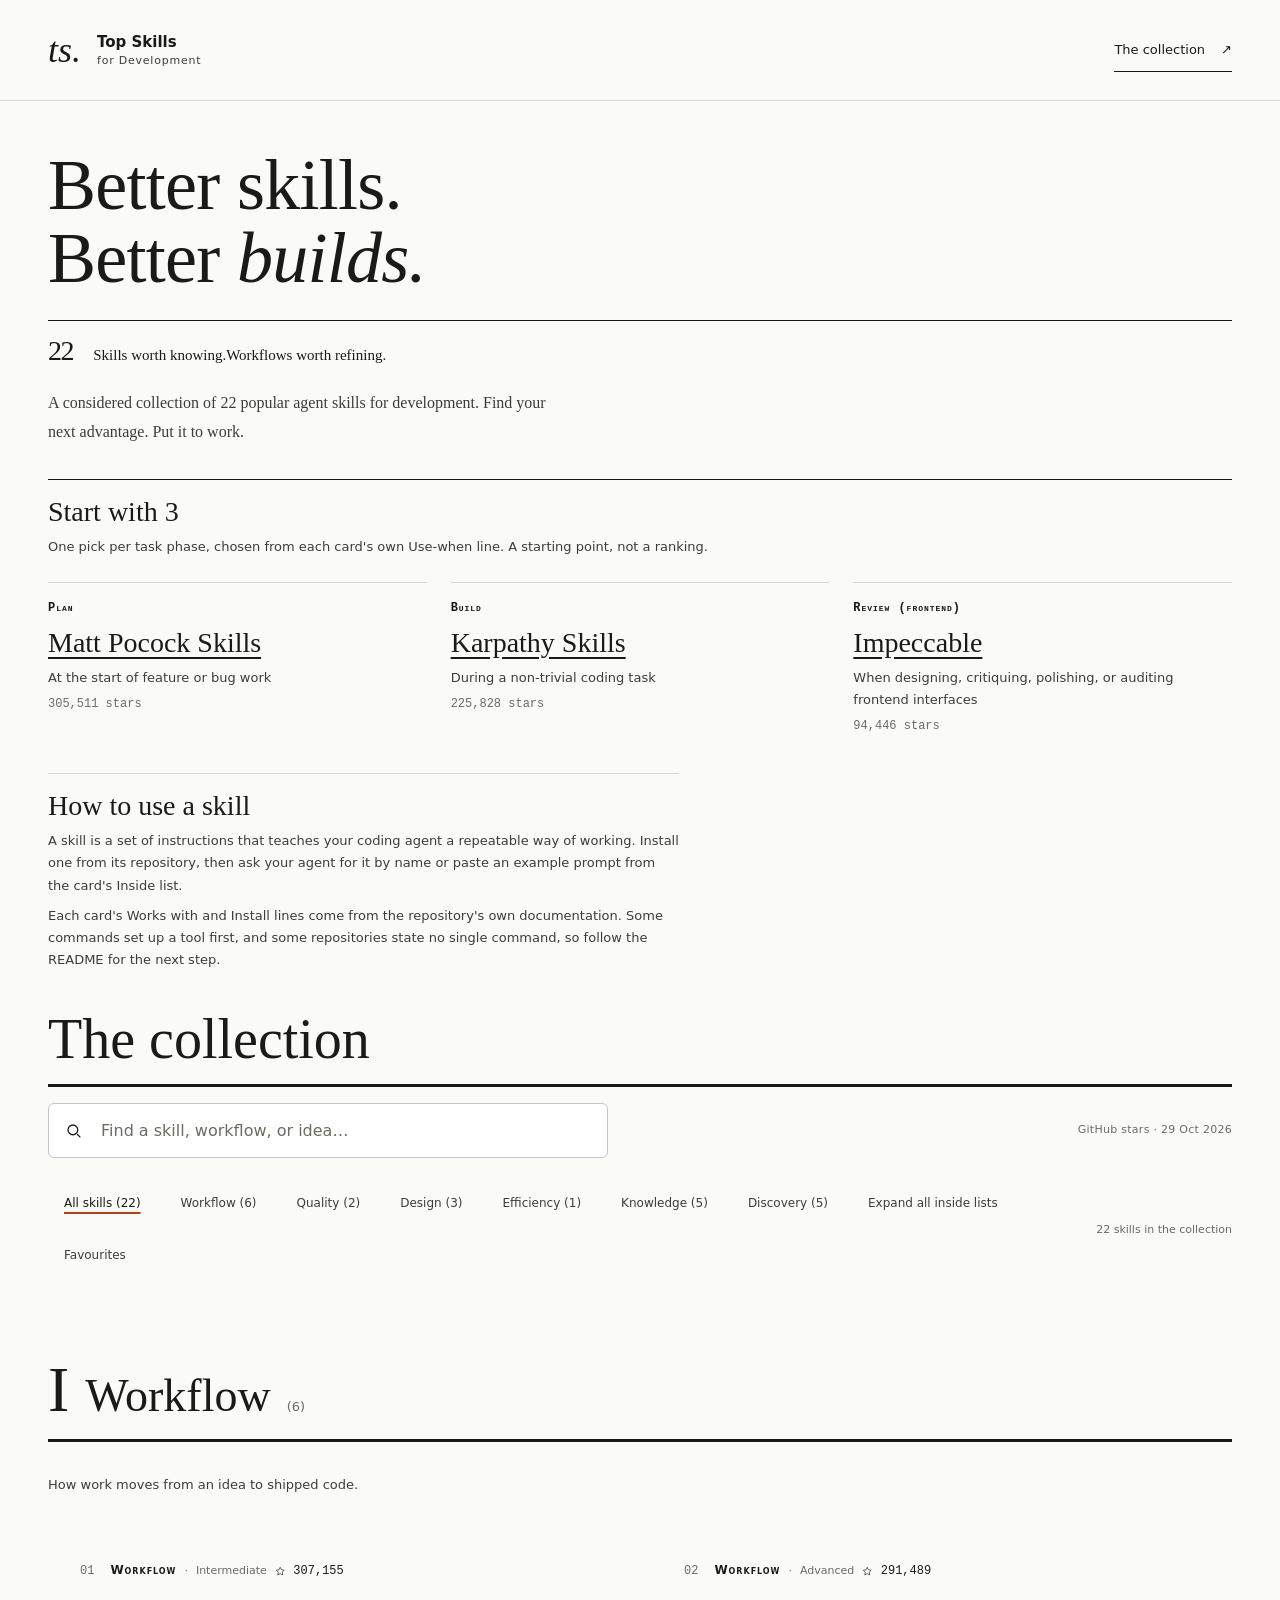
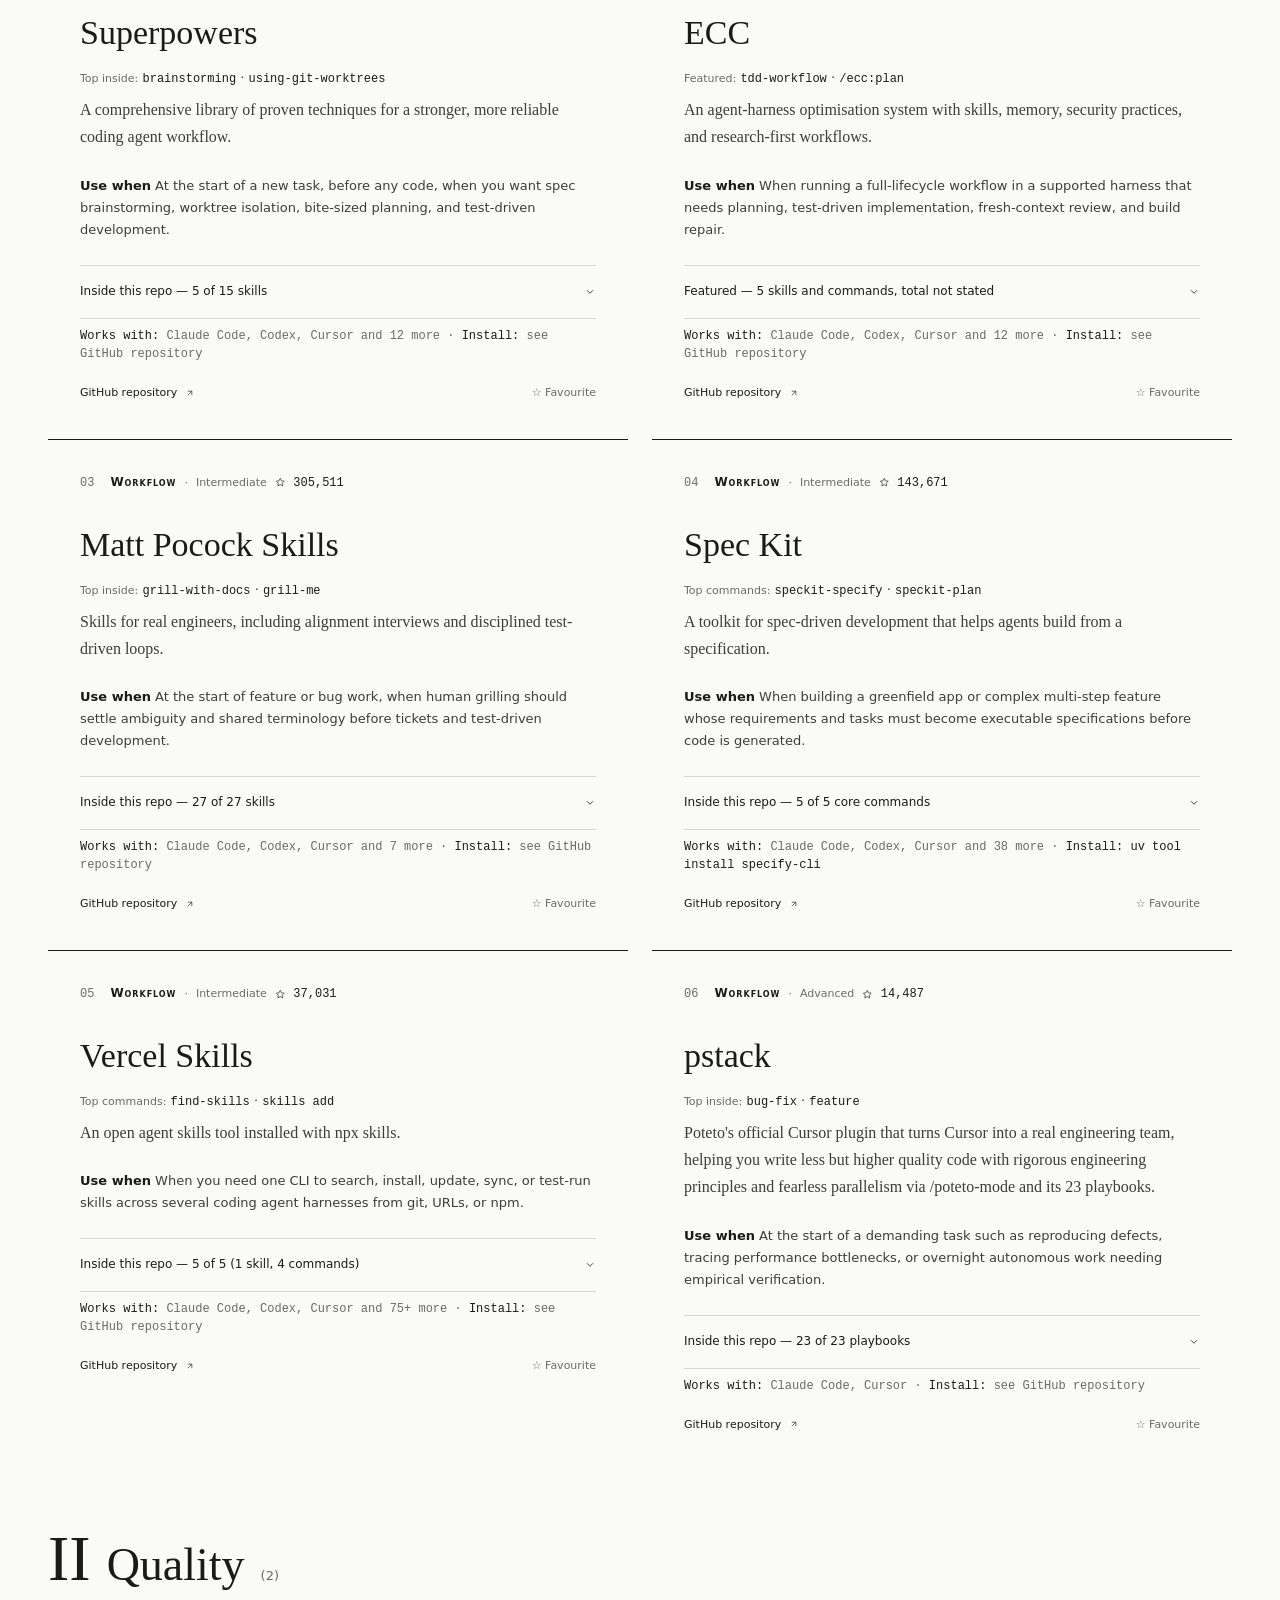
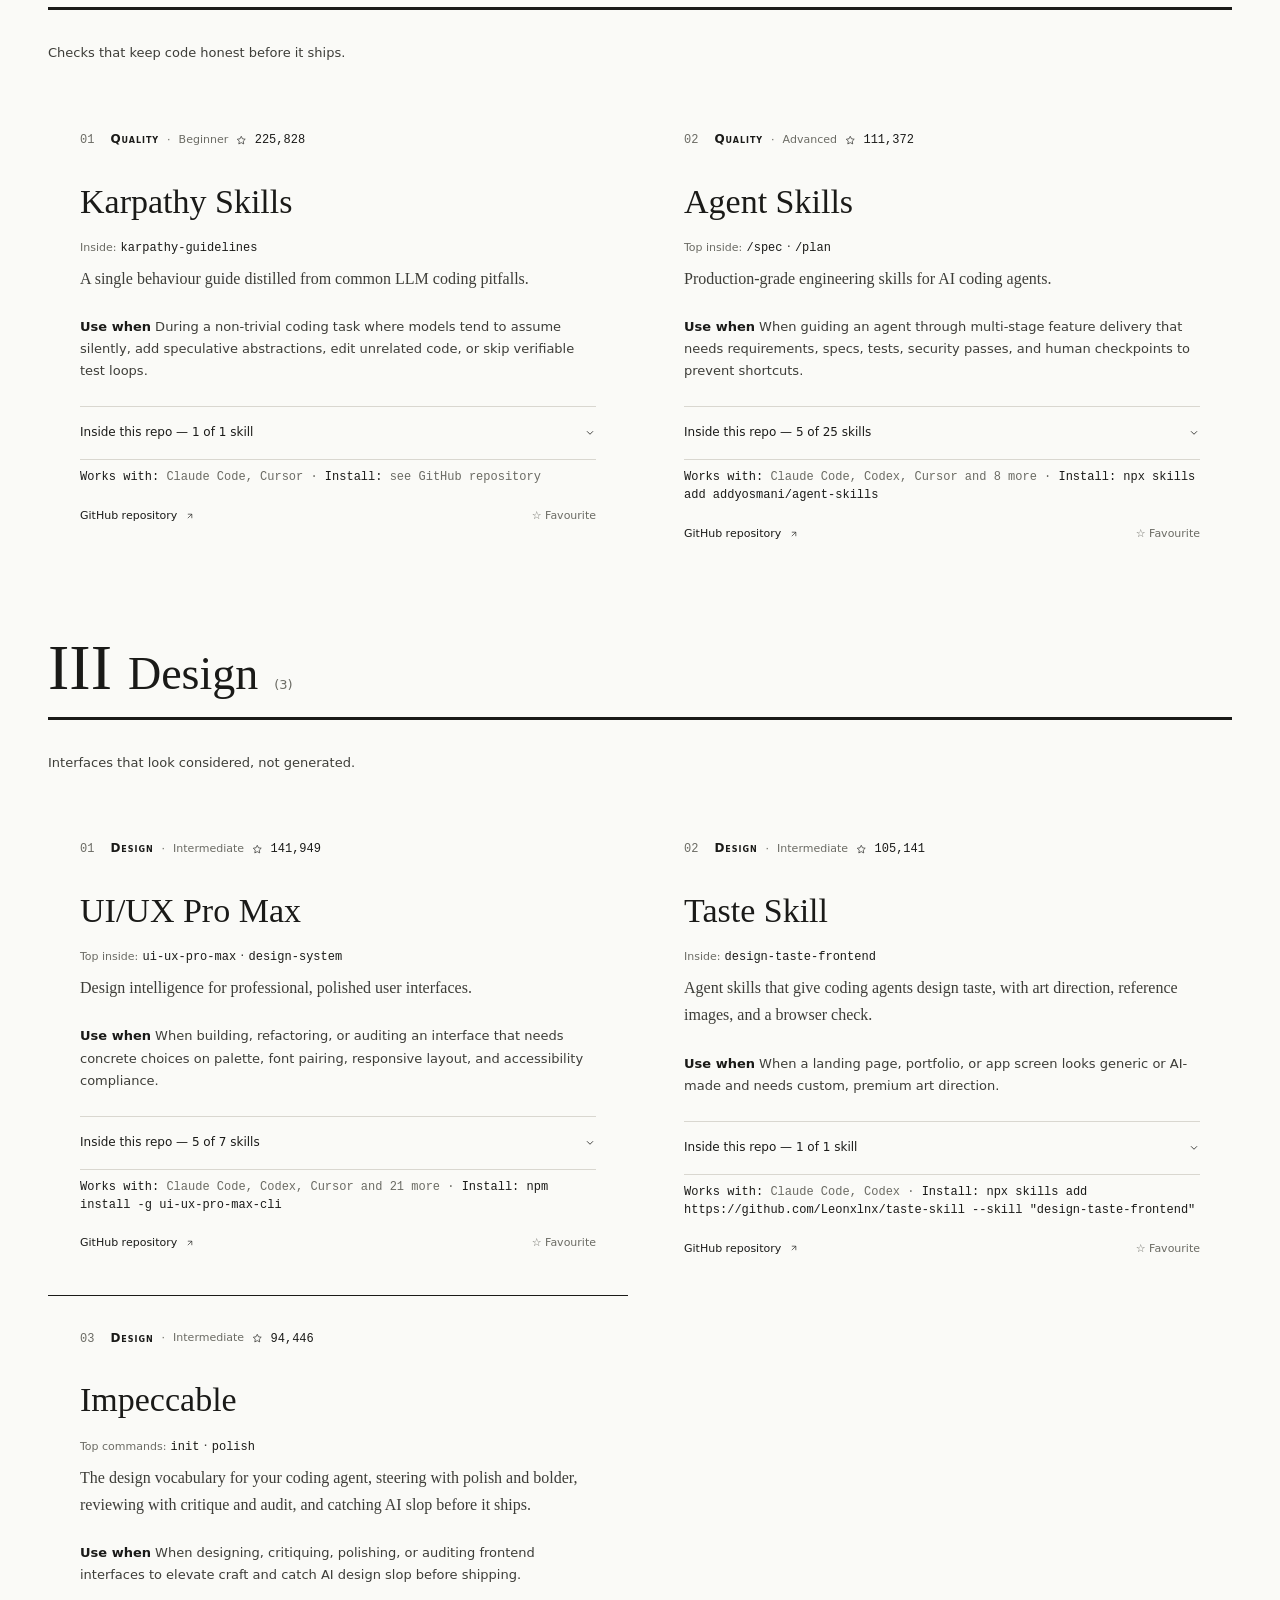
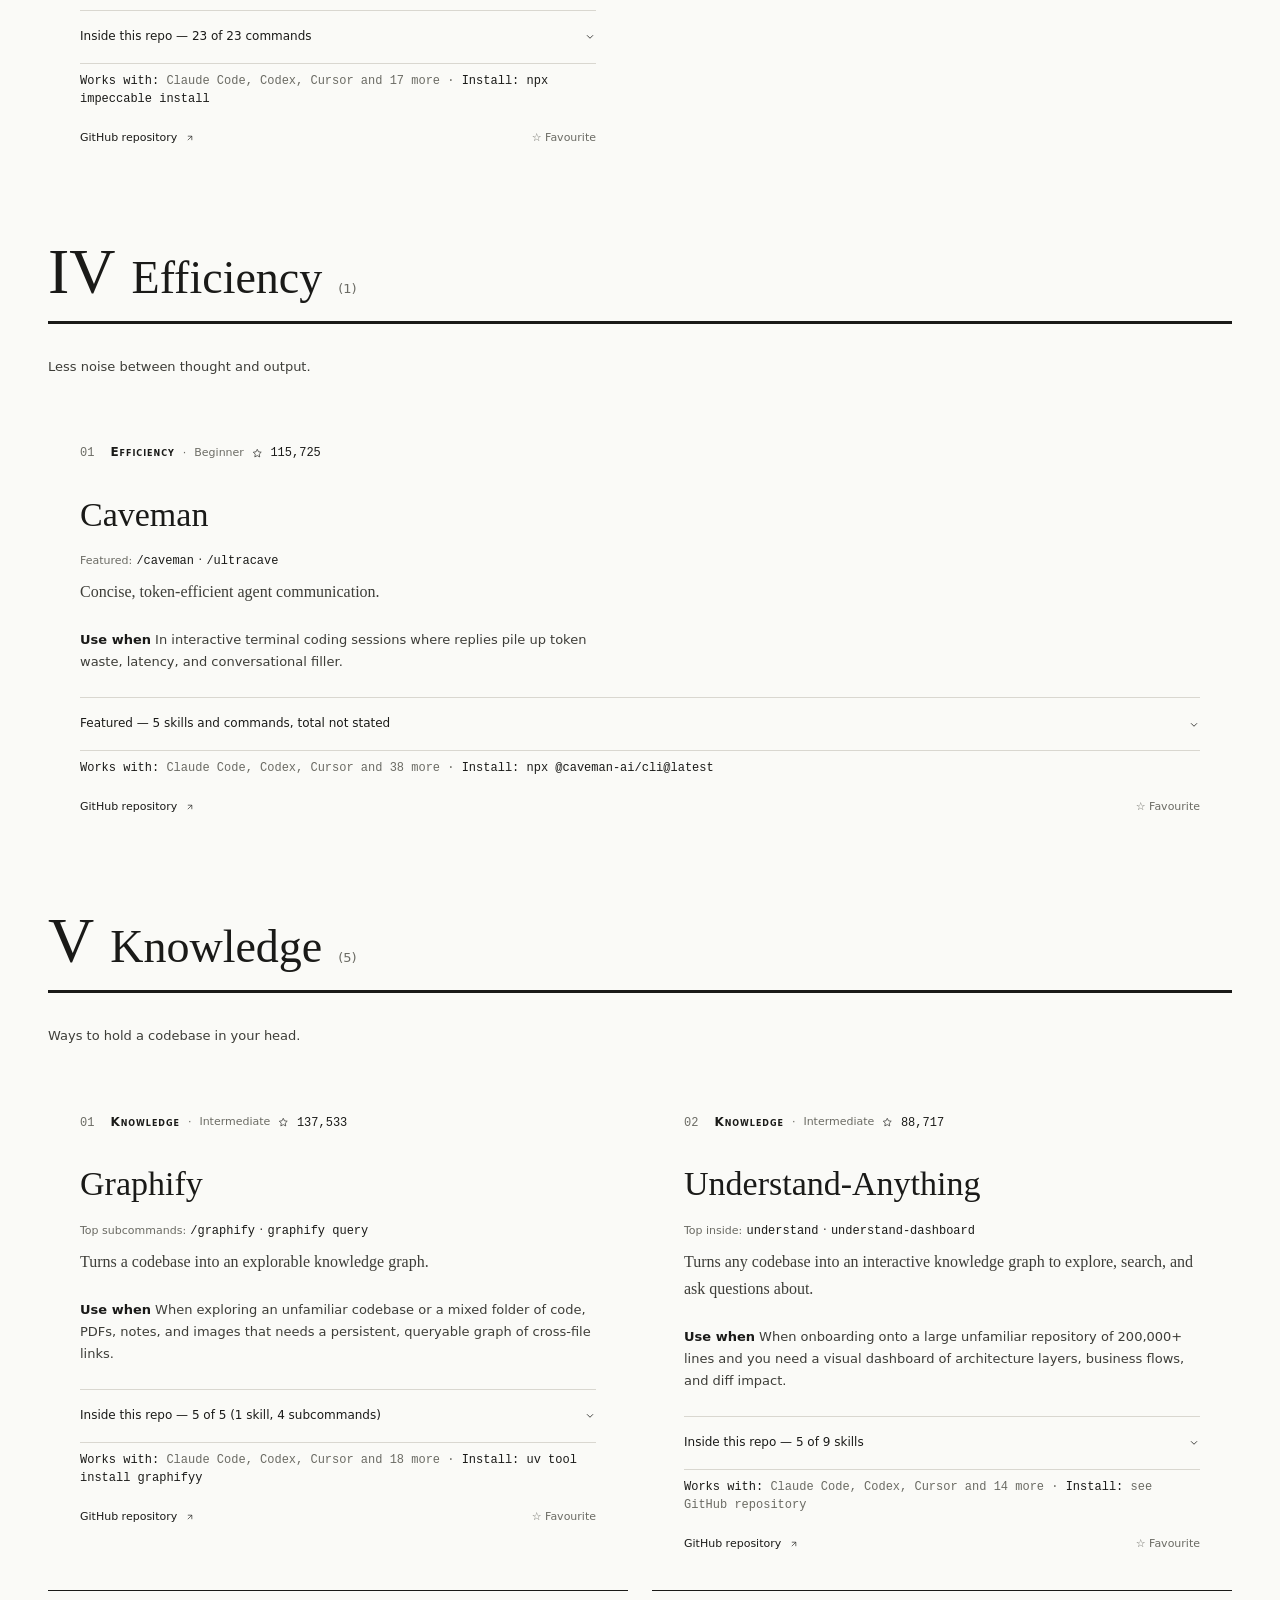
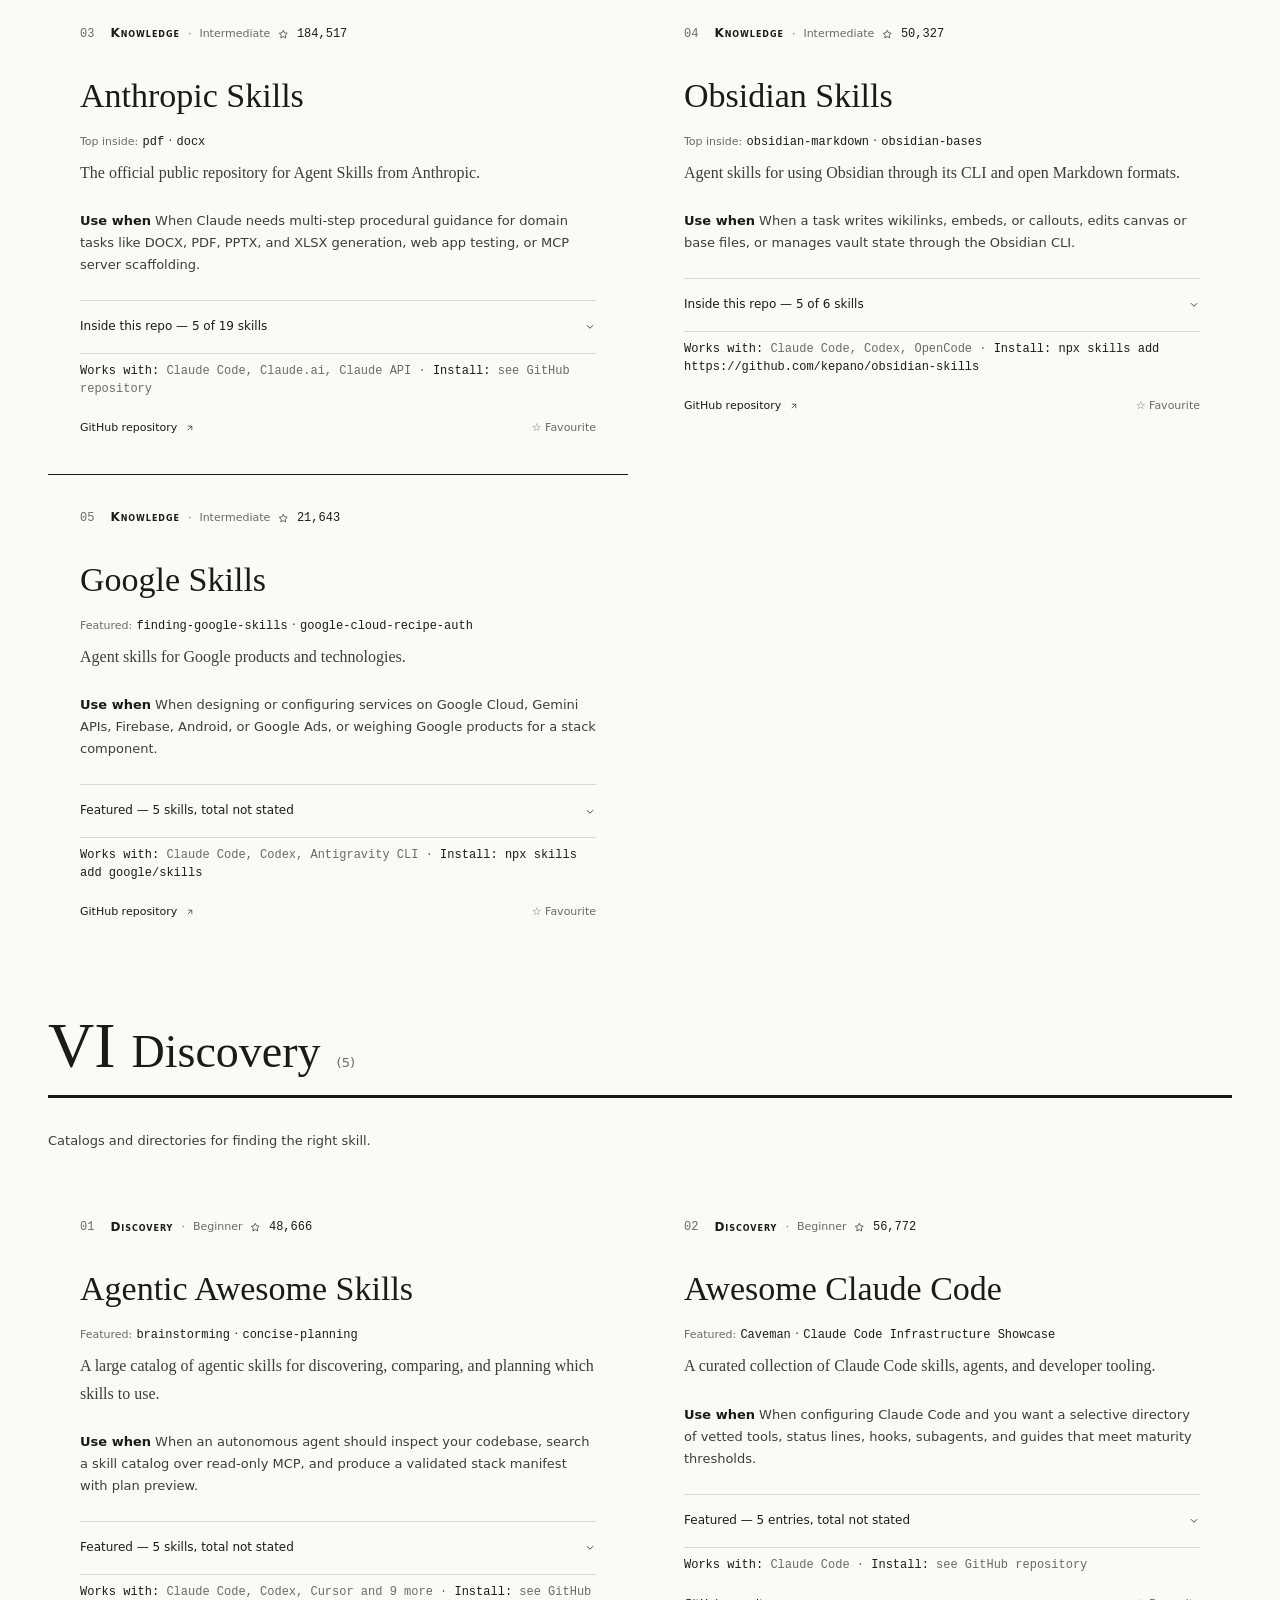
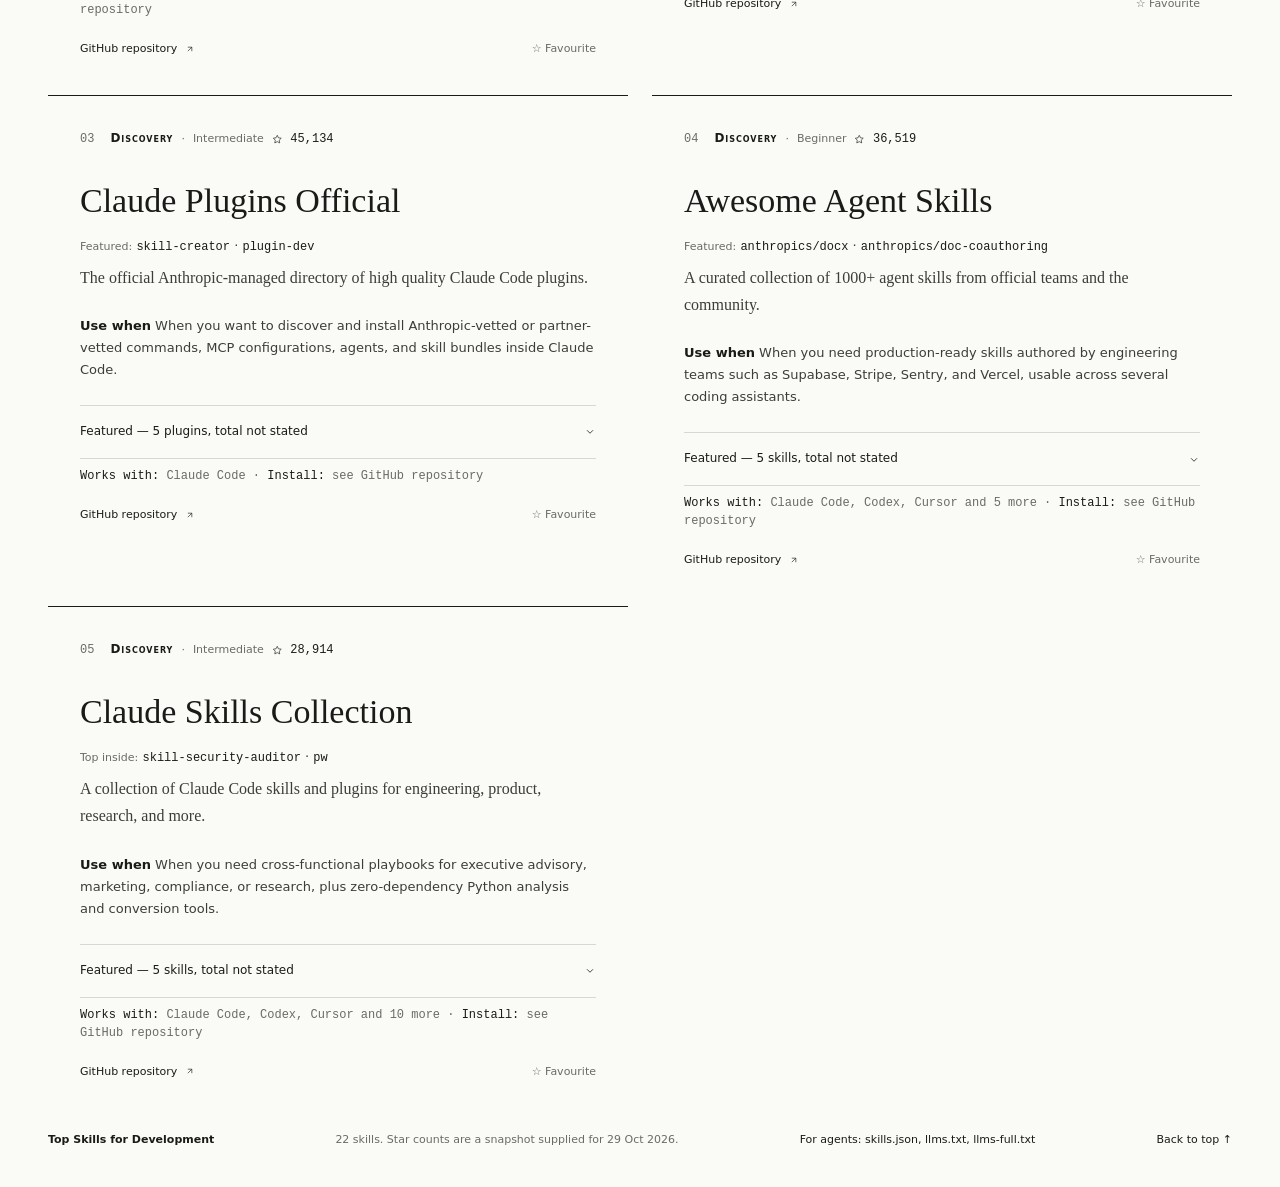
==== index.html @ 142a13c2 "Cycle 3: per-chapter numbering and honest Inside labels" ====
<!doctype html>
<html lang="en"><head><meta charset="utf-8"><meta name="viewport" content="width=device-width, initial-scale=1"><meta name="description" content="Discover 22 popular agent skills for development, with original GitHub repositories."><meta name="theme-color" content="#1a1a18"><title>Top Skills for Development — A developer’s field guide</title><link rel="stylesheet" href="styles.css"><script src="script.js" defer></script></head>
<body><svg xmlns="http://www.w3.org/2000/svg" aria-hidden="true" hidden><defs><symbol id="icon-external-link" viewBox="0 0 24 24"><path d="M7 17 17 7M7 7h10v10"/></symbol><symbol id="icon-star" viewBox="0 0 24 24"><path d="m12 3 2.8 5.7 6.3.9-4.6 4.5 1.1 6.3-5.6-3-5.6 3 1.1-6.3L3 9.6l6.2-.9Z"/></symbol></defs></svg><a class="skip-link" href="#collection">Skip to the collection</a>
<header class="site-header"><div class="header-inner"><a class="brand" href="./" aria-label="Top Skills for Development home"><span class="brand-mark" aria-hidden="true">ts.</span><span>Top Skills<span class="brand-sub">for Development</span></span></a><a class="collection-link" href="#collection">The collection <span aria-hidden="true">↗</span></a></div></header>
<main><div class="container"><section class="hero" aria-labelledby="page-title"><h1 id="page-title">Better skills.<br>Better <em>builds.</em></h1><aside class="hero-note"><span class="note-number">22</span><p>Skills worth knowing.<br>Workflows worth refining.</p></aside><p class="hero-description">A considered collection of 22 popular agent skills for development. Find your next advantage. Put it to work.</p></section>
<section class="start-strip" aria-labelledby="start-title"><h2 id="start-title">Start with 3</h2><p class="start-criterion">One pick per task phase, chosen from each card's own Use-when line. A starting point, not a ranking.</p><div class="start-list" role="list"><div class="start-item" role="listitem"><span class="start-phase">Plan</span><a href="#skill-4">Matt Pocock Skills</a><span class="start-when">At the start of feature or bug work</span><span class="start-stars">305,511 stars</span></div><div class="start-item" role="listitem"><span class="start-phase">Build</span><a href="#skill-3">Karpathy Skills</a><span class="start-when">During a non-trivial coding task</span><span class="start-stars">225,828 stars</span></div><div class="start-item" role="listitem"><span class="start-phase">Review (frontend)</span><a href="#skill-22">Impeccable</a><span class="start-when">When designing, critiquing, polishing, or auditing frontend interfaces</span><span class="start-stars">94,446 stars</span></div></div></section>
<section class="how-to" aria-labelledby="how-to-title"><h2 id="how-to-title">How to use a skill</h2><p>A skill is a set of instructions that teaches your coding agent a repeatable way of working. Install one from its repository, then ask your agent for it by name or paste an example prompt from the card's Inside list.</p><p>Each card's Works with and Install lines come from the repository's own documentation. Some commands set up a tool first, and some repositories state no single command, so follow the README for the next step.</p></section>
<section tabindex="-1" id="collection" class="collection" aria-labelledby="collection-title"><h2 id="collection-title">The collection</h2><div class="search-row"><div class="search-box"><svg viewBox="0 0 24 24" fill="none" stroke="currentColor" stroke-width="1.7" aria-hidden="true"><circle cx="10.5" cy="10.5" r="6.5"/><path d="m16 16 4.5 4.5"/></svg><label class="sr-only" for="search">Search skills</label><input disabled id="search" type="search" placeholder="Find a skill, workflow, or idea…" autocomplete="off"><button id="clear-search" type="button" aria-label="Clear search" hidden>×</button></div><p class="snapshot">GitHub stars · <time datetime="2026-10-29">29 Oct 2026</time></p></div>
<div class="filter-row"><div class="filter-controls"><div class="filters" role="group" aria-label="Filter skills by chapter"><button type="button" class="filter active" hidden data-filter="All skills" aria-pressed="true">All skills (22)</button><button type="button" class="filter" hidden data-filter="Workflow" aria-pressed="false">Workflow (6)</button><button type="button" class="filter" hidden data-filter="Quality" aria-pressed="false">Quality (2)</button><button type="button" class="filter" hidden data-filter="Design" aria-pressed="false">Design (3)</button><button type="button" class="filter" hidden data-filter="Efficiency" aria-pressed="false">Efficiency (1)</button><button type="button" class="filter" hidden data-filter="Knowledge" aria-pressed="false">Knowledge (5)</button><button type="button" class="filter" hidden data-filter="Discovery" aria-pressed="false">Discovery (5)</button></div><button type="button" class="filter" id="toggle-inside" hidden aria-expanded="false">Expand all inside lists</button><button type="button" class="filter" id="toggle-favourites" hidden aria-pressed="false">Favourites</button></div><p id="results-count" role="status" aria-live="polite">22 skills in the collection</p></div>
<p id="reveal-note" class="reveal-note" role="status" aria-live="polite"></p>
<section class="chapter" aria-labelledby="chapter-workflow">
<h2 class="chapter-heading" id="chapter-workflow">Workflow <span>(6)</span></h2>
<p class="chapter-lede">How work moves from an idea to shipped code.</p>
<div class="skill-grid"><article class="skill-card" data-category="Workflow" aria-labelledby="skill-1">
 <div class="card-meta"><span class="number">01</span><span class="category">Workflow</span><span class="dot">·</span><span>Intermediate</span> <span class="meta-stars" aria-label="307,155 GitHub stars"><svg viewBox="0 0 24 24" fill="none" stroke="currentColor" stroke-width="1.5" aria-hidden="true"><use href="#icon-star"/></svg>307,155</span></div>
 <h3 id="skill-1">Superpowers</h3>
 <p class="top-inside"><span class="top-inside-label">Top inside:</span> <code class="inside-name">brainstorming</code> · <code class="inside-name">using-git-worktrees</code></p>
 <p class="description">A comprehensive library of proven techniques for a stronger, more reliable coding agent workflow.</p>
 <div class="fit">
  <p class="fit-use"><strong>Use when</strong> At the start of a new task, before any code, when you want spec brainstorming, worktree isolation, bite-sized planning, and test-driven development.</p>
 </div>
 <details class="inside"><summary>Inside this repo — 5 of 15 skills<svg viewBox="0 0 24 24" fill="none" stroke="currentColor" stroke-width="1.6" aria-hidden="true"><path d="m6 9 6 6 6-6"/></svg></summary>
 <ul class="inside-list">
 <li><code class="inside-name">brainstorming</code> <span class="item-category">Planning</span> <button type="button" class="item-favourite-button" hidden data-item-favourite-for="skill-1:brainstorming" aria-pressed="false" aria-label="Favourite brainstorming">☆</button> — Explores and clarifies user requirements through iterative questioning before building begins, synthesizing understanding into a written design specification.<p class="example-prompt">Help me brainstorm the requirements and architecture for our new user authentication system before we write any code.</p></li>
 <li><code class="inside-name">using-git-worktrees</code> <span class="item-category">Setup</span> <button type="button" class="item-favourite-button" hidden data-item-favourite-for="skill-1:using-git-worktrees" aria-pressed="false" aria-label="Favourite using-git-worktrees">☆</button> — Provisions an isolated development workspace on a separate branch using harness-native tooling or git worktree fallbacks, verifying clean baseline test status before implementation starts.<p class="example-prompt">Set up an isolated git worktree on a new feature branch and verify a clean test baseline before starting work.</p></li>
 <li><code class="inside-name">writing-plans</code> <span class="item-category">Planning</span> <button type="button" class="item-favourite-button" hidden data-item-favourite-for="skill-1:writing-plans" aria-pressed="false" aria-label="Favourite writing-plans">☆</button> — Decomposes an approved design document into granular, bite-sized tasks (2–5 minutes each) specifying exact file paths, full code implementations, and explicit test verification steps.<p class="example-prompt">Create a granular implementation plan with bite-sized tasks, exact file paths, and test verification steps for our approved design.</p></li>
 <li><code class="inside-name">subagent-driven-development</code> <span class="item-category">Building</span> <button type="button" class="item-favourite-button" hidden data-item-favourite-for="skill-1:subagent-driven-development" aria-pressed="false" aria-label="Favourite subagent-driven-development">☆</button> — Coordinates implementation by dispatching an isolated subagent for each task, followed by two-stage reviews (spec compliance and code quality) after every step.<p class="example-prompt">Execute the plan in docs/superpowers/plans/auth-system.md using subagent-driven development, dispatching fresh subagents with reviews for each task.</p></li>
 <li><code class="inside-name">test-driven-development</code> <span class="item-category">Testing</span> <button type="button" class="item-favourite-button" hidden data-item-favourite-for="skill-1:test-driven-development" aria-pressed="false" aria-label="Favourite test-driven-development">☆</button> — Enforces a strict Red-Green-Refactor discipline that requires writing a failing test and observing it fail before producing the minimal code required to pass.<p class="example-prompt">Implement the user profile service using strict test-driven development by writing a failing test first before adding production code.</p></li>
 </ul>
 </details>
 <div class="card-footer"><p class="card-use"><span class="card-use-label">Works with:</span> Claude Code, Codex, Cursor and 12 more · <span class="card-use-label">Install:</span> see GitHub repository</p><a href="https://github.com/obra/superpowers" target="_blank" rel="noopener noreferrer" aria-label="Superpowers original GitHub repository (opens in new tab)">GitHub repository <svg viewBox="0 0 24 24" fill="none" stroke="currentColor" stroke-width="1.6" aria-hidden="true"><use href="#icon-external-link"/></svg></a><button type="button" class="favourite-button" hidden data-favourite-for="skill-1" aria-pressed="false" aria-label="Favourite Superpowers">☆ Favourite</button></div>
 </article>
<article class="skill-card" data-category="Workflow" aria-labelledby="skill-2">
 <div class="card-meta"><span class="number">02</span><span class="category">Workflow</span><span class="dot">·</span><span>Advanced</span> <span class="meta-stars" aria-label="291,489 GitHub stars"><svg viewBox="0 0 24 24" fill="none" stroke="currentColor" stroke-width="1.5" aria-hidden="true"><use href="#icon-star"/></svg>291,489</span></div>
 <h3 id="skill-2">ECC</h3>
 <p class="top-inside"><span class="top-inside-label">Featured:</span> <code class="inside-name">tdd-workflow</code> · <code class="inside-name">/ecc:plan</code></p>
 <p class="description">An agent-harness optimisation system with skills, memory, security practices, and research-first workflows.</p>
 <div class="fit">
  <p class="fit-use"><strong>Use when</strong> When running a full-lifecycle workflow in a supported harness that needs planning, test-driven implementation, fresh-context review, and build repair.</p>
 </div>
 <details class="inside"><summary>Featured — 5 skills and commands, total not stated<svg viewBox="0 0 24 24" fill="none" stroke="currentColor" stroke-width="1.6" aria-hidden="true"><path d="m6 9 6 6 6-6"/></svg></summary>
 <ul class="inside-list">
 <li><code class="inside-name">tdd-workflow</code> <span class="item-category">Testing</span> <button type="button" class="item-favourite-button" hidden data-item-favourite-for="skill-2:tdd-workflow" aria-pressed="false" aria-label="Favourite tdd-workflow">☆</button> — Directs a complete test-driven development cycle requiring a failing test prior to code implementation, followed by incremental greening and refactoring targeting 80%+ test coverage across unit, integration, and E2E suites.<p class="example-prompt">Reproduce the shopping cart checkout bug with a failing test first, then use tdd-workflow to implement the fix.</p></li>
 <li><code class="inside-name">/ecc:plan</code> <span class="item-category">Planning</span> <button type="button" class="item-favourite-button" hidden data-item-favourite-for="skill-2:/ecc:plan" aria-pressed="false" aria-label="Favourite /ecc:plan">☆</button> — Clarifies user requirements, assesses architectural and operational risks, and structures a step-by-step implementation plan while halting for explicit confirmation before code edits occur.<p class="example-prompt">/ecc:plan &quot;Implement user authentication with JWT tokens, role-based access control, and password reset endpoints in our API.&quot;</p></li>
 <li><code class="inside-name">/code-review</code> <span class="item-category">Review</span> <button type="button" class="item-favourite-button" hidden data-item-favourite-for="skill-2:/code-review" aria-pressed="false" aria-label="Favourite /code-review">☆</button> — Conducts a structured, fresh-context code review on uncommitted local modifications or GitHub pull requests using a multi-phase checklist for bugs, style, and security.<p class="example-prompt">/code-review Run a fresh-context review on uncommitted local modifications to check for bugs, styling issues, and potential security vulnerabilities.</p></li>
 <li><code class="inside-name">/build-fix</code> <span class="item-category">Debugging</span> <button type="button" class="item-favourite-button" hidden data-item-favourite-for="skill-2:/build-fix" aria-pressed="false" aria-label="Favourite /build-fix">☆</button> — Inspects the repository to detect its active build system and iteratively resolves compiler, linter, and type-check errors using minimal, localized changes.<p class="example-prompt">/build-fix Inspect the repository build system and incrementally resolve all TypeScript compiler and linter errors using minimal, localized changes.</p></li>
 <li><code class="inside-name">security-scan</code> <span class="item-category">Review</span> <button type="button" class="item-favourite-button" hidden data-item-favourite-for="skill-2:security-scan" aria-pressed="false" aria-label="Favourite security-scan">☆</button> — Scans the agent harness setup (`.claude/` directory, MCP servers, hooks, and prompt guidelines) for configuration flaws, injection vulnerabilities, and credential exposure using AgentShield.<p class="example-prompt">/security-scan .claude/ to audit our configuration for hardcoded secrets, injection vulnerabilities, and overly permissive MCP server settings.</p></li>
 </ul>
 <p class="inside-note">Featured entries, not the whole catalog.</p>
 </details>
 <div class="card-footer"><p class="card-use"><span class="card-use-label">Works with:</span> Claude Code, Codex, Cursor and 12 more · <span class="card-use-label">Install:</span> see GitHub repository</p><a href="https://github.com/affaan-m/ECC" target="_blank" rel="noopener noreferrer" aria-label="ECC original GitHub repository (opens in new tab)">GitHub repository <svg viewBox="0 0 24 24" fill="none" stroke="currentColor" stroke-width="1.6" aria-hidden="true"><use href="#icon-external-link"/></svg></a><button type="button" class="favourite-button" hidden data-favourite-for="skill-2" aria-pressed="false" aria-label="Favourite ECC">☆ Favourite</button></div>
 </article>
<article class="skill-card" data-category="Workflow" aria-labelledby="skill-4">
 <div class="card-meta"><span class="number">03</span><span class="category">Workflow</span><span class="dot">·</span><span>Intermediate</span> <span class="meta-stars" aria-label="305,511 GitHub stars"><svg viewBox="0 0 24 24" fill="none" stroke="currentColor" stroke-width="1.5" aria-hidden="true"><use href="#icon-star"/></svg>305,511</span></div>
 <h3 id="skill-4">Matt Pocock Skills</h3>
 <p class="top-inside"><span class="top-inside-label">Top inside:</span> <code class="inside-name">grill-with-docs</code> · <code class="inside-name">grill-me</code></p>
 <p class="description">Skills for real engineers, including alignment interviews and disciplined test-driven loops.</p>
 <div class="fit">
  <p class="fit-use"><strong>Use when</strong> At the start of feature or bug work, when human grilling should settle ambiguity and shared terminology before tickets and test-driven development.</p>
 </div>
 <details class="inside"><summary>Inside this repo — 27 of 27 skills<svg viewBox="0 0 24 24" fill="none" stroke="currentColor" stroke-width="1.6" aria-hidden="true"><path d="m6 9 6 6 6-6"/></svg></summary>
 <ul class="inside-list">
 <li><code class="inside-name">grill-with-docs</code> <span class="item-category">Planning</span> <button type="button" class="item-favourite-button" hidden data-item-favourite-for="skill-4:grill-with-docs" aria-pressed="false" aria-label="Favourite grill-with-docs">☆</button> — Interrogates the user in depth about planned changes while writing Architecture Decision Records (ADRs) and maintaining a ubiquitous project domain glossary (`GLOSSARY.md`) before work starts.<p class="example-prompt">/grill-with-docs Interview me about our proposed caching architecture while recording architectural decision records and updating our project glossary.</p></li>
 <li><code class="inside-name">grill-me</code> <span class="item-category">Planning</span> <button type="button" class="item-favourite-button" hidden data-item-favourite-for="skill-4:grill-me" aria-pressed="false" aria-label="Favourite grill-me">☆</button> — Recursively interviews the user on an idea, plan, or general proposal until every branch of the design decision tree is explored and aligned.<p class="example-prompt">/grill-me Interview me relentlessly about my proposal for a team on-call rotation until every branch of the plan is resolved.</p></li>
 <li><code class="inside-name">to-spec</code> <span class="item-category">Planning</span> <button type="button" class="item-favourite-button" hidden data-item-favourite-for="skill-4:to-spec" aria-pressed="false" aria-label="Favourite to-spec">☆</button> — Turns a grilled understanding into a written specification, with implementation seams agreed up front before tickets are cut.<p class="example-prompt">/to-spec Turn our conversation into a complete feature specification, proposing test seams and publishing it to our issue tracker.</p></li>
 <li><code class="inside-name">implement</code> <span class="item-category">Building</span> <button type="button" class="item-favourite-button" hidden data-item-favourite-for="skill-4:implement" aria-pressed="false" aria-label="Favourite implement">☆</button> — Executes tasks defined by a specification or ticket list, triggering `/tdd` across identified seams and terminating with `/code-review` before committing changes.<p class="example-prompt">/implement Build the feature described in ticket #104, using test-driven development at identified seams and running code review before committing.</p></li>
 <li><code class="inside-name">code-review</code> <span class="item-category">Review</span> <button type="button" class="item-favourite-button" hidden data-item-favourite-for="skill-4:code-review" aria-pressed="false" aria-label="Favourite code-review">☆</button> — Performs a dual-axis evaluation of repository diffs comparing code against standards and against the originating spec using parallel, isolated subagents.<p class="example-prompt">Review our current changes since main against repo coding standards and originating issue #45 using parallel subagents for evaluation.</p></li>
 <li><code class="inside-name">ask-matt</code> <span class="item-category">Discovery</span> <button type="button" class="item-favourite-button" hidden data-item-favourite-for="skill-4:ask-matt" aria-pressed="false" aria-label="Favourite ask-matt">☆</button> — Routes user to the right workflow or skill<p class="example-prompt">Use ask-matt to recommend the best skill sequence for turning our auth refactor idea into tested, production-ready code.</p></li>
 <li><code class="inside-name">codebase-design</code> <span class="item-category">Planning</span> <button type="button" class="item-favourite-button" hidden data-item-favourite-for="skill-4:codebase-design" aria-pressed="false" aria-label="Favourite codebase-design">☆</button> — Designs deep modules behind simple seams<p class="example-prompt">Use codebase-design to restructure our payment gateway into a deep module hiding its internal webhook handlers behind one interface.</p></li>
 <li><code class="inside-name">diagnosing-bugs</code> <span class="item-category">Debugging</span> <button type="button" class="item-favourite-button" hidden data-item-favourite-for="skill-4:diagnosing-bugs" aria-pressed="false" aria-label="Favourite diagnosing-bugs">☆</button> — Disciplined loop for hard bugs and failures<p class="example-prompt">Use diagnosing-bugs to build a reproducible failing test for the intermittent session timeout before attempting any speculative code fix.</p></li>
 <li><code class="inside-name">domain-modeling</code> <span class="item-category">Planning</span> <button type="button" class="item-favourite-button" hidden data-item-favourite-for="skill-4:domain-modeling" aria-pressed="false" aria-label="Favourite domain-modeling">☆</button> — Sharpens terms and updates glossary and ADRs<p class="example-prompt">Use domain-modeling to clarify our order fulfillment terminology, resolve naming ambiguities, and update the glossary with our new state transitions.</p></li>
 <li><code class="inside-name">implement-spec</code> <span class="item-category">Building</span> <button type="button" class="item-favourite-button" hidden data-item-favourite-for="skill-4:implement-spec" aria-pressed="false" aria-label="Favourite implement-spec">☆</button> — Executes full spec using concurrent workers<p class="example-prompt">Use implement-spec to execute our completed billing integration spec across parallel implementer subagents on a dedicated feature branch.</p></li>
 <li><code class="inside-name">improve-codebase-architecture</code> <span class="item-category">Understanding</span> <button type="button" class="item-favourite-button" hidden data-item-favourite-for="skill-4:improve-codebase-architecture" aria-pressed="false" aria-label="Favourite improve-codebase-architecture">☆</button> — Finds deep module opportunities in a codebase<p class="example-prompt">Use improve-codebase-architecture to scan our repository for shallow abstractions, generate an interactive HTML report, and suggest deeper seams.</p></li>
 <li><code class="inside-name">pr</code> <span class="item-category">Writing</span> <button type="button" class="item-favourite-button" hidden data-item-favourite-for="skill-4:pr" aria-pressed="false" aria-label="Favourite pr">☆</button> — Formats PR body with summary and verification<p class="example-prompt">Use pr to construct a pull request description including a concise summary, before-and-after verification evidence, and merge risk analysis.</p></li>
 <li><code class="inside-name">prototype</code> <span class="item-category">Building</span> <button type="button" class="item-favourite-button" hidden data-item-favourite-for="skill-4:prototype" aria-pressed="false" aria-label="Favourite prototype">☆</button> — Builds throwaway logic or UI spike prototypes<p class="example-prompt">Use prototype to build a throwaway single-file HTML spike validating our multi-step checkout state machine before writing production code.</p></li>
 <li><code class="inside-name">research</code> <span class="item-category">Research</span> <button type="button" class="item-favourite-button" hidden data-item-favourite-for="skill-4:research" aria-pressed="false" aria-label="Favourite research">☆</button> — Investigates primary sources into repo docs<p class="example-prompt">Use research to investigate the latest Stripe webhook idempotency guidelines against official documentation and document findings in our repository.</p></li>
 <li><code class="inside-name">retro</code> <span class="item-category">Review</span> <button type="button" class="item-favourite-button" hidden data-item-favourite-for="skill-4:retro" aria-pressed="false" aria-label="Favourite retro">☆</button> — Reviews session to improve agent environment<p class="example-prompt">Use retro to evaluate our recent development session and recommend high-impact improvements to our linter rules, steering docs, and harness.</p></li>
 <li><code class="inside-name">setup-matt-pocock-skills</code> <span class="item-category">Setup</span> <button type="button" class="item-favourite-button" hidden data-item-favourite-for="skill-4:setup-matt-pocock-skills" aria-pressed="false" aria-label="Favourite setup-matt-pocock-skills">☆</button> — Configures tracker, labels, and doc structure<p class="example-prompt">Use setup-matt-pocock-skills to configure our GitHub issue tracker integration, establish triage labels, and initialize our domain documentation layout.</p></li>
 <li><code class="inside-name">tdd</code> <span class="item-category">Testing</span> <button type="button" class="item-favourite-button" hidden data-item-favourite-for="skill-4:tdd" aria-pressed="false" aria-label="Favourite tdd">☆</button> — Drives red-green-refactor vertical slices<p class="example-prompt">Use tdd to implement our token verification logic by writing a failing test first, followed by minimal implementation and refactoring.</p></li>
 <li><code class="inside-name">to-tickets</code> <span class="item-category">Planning</span> <button type="button" class="item-favourite-button" hidden data-item-favourite-for="skill-4:to-tickets" aria-pressed="false" aria-label="Favourite to-tickets">☆</button> — Splits specs into tracer-bullet issue graphs<p class="example-prompt">Use to-tickets to decompose our authentication specification into tracer-bullet tickets declaring explicit dependency edges for our tracking system.</p></li>
 <li><code class="inside-name">triage</code> <span class="item-category">Planning</span> <button type="button" class="item-favourite-button" hidden data-item-favourite-for="skill-4:triage" aria-pressed="false" aria-label="Favourite triage">☆</button> — Processes issues into actionable agent briefs<p class="example-prompt">Use triage to inspect incoming user bug reports, verify reproduction steps, apply triage labels, and draft structured agent-ready implementation briefs.</p></li>
 <li><code class="inside-name">wayfinder</code> <span class="item-category">Planning</span> <button type="button" class="item-favourite-button" hidden data-item-favourite-for="skill-4:wayfinder" aria-pressed="false" aria-label="Favourite wayfinder">☆</button> — Maps multi-session work as decision tickets<p class="example-prompt">Use wayfinder to break our database migration into a decision map of sequential tickets resolving unknowns one step at a time.</p></li>
 <li><code class="inside-name">wizard</code> <span class="item-category">Setup</span> <button type="button" class="item-favourite-button" hidden data-item-favourite-for="skill-4:wizard" aria-pressed="false" aria-label="Favourite wizard">☆</button> — Generates interactive bash setup walkthroughs<p class="example-prompt">Use wizard to generate an interactive bash script that guides our DevOps engineer step-by-step through manual AWS credential provisioning.</p></li>
 <li><code class="inside-name">grilling</code> <span class="item-category">Planning</span> <button type="button" class="item-favourite-button" hidden data-item-favourite-for="skill-4:grilling" aria-pressed="false" aria-label="Favourite grilling">☆</button> — Relentless interview primitive for decisions<p class="example-prompt">Use grilling to relentlessly interview me about our proposed caching strategy until every trade-off and edge case is thoroughly resolved.</p></li>
 <li><code class="inside-name">handoff</code> <span class="item-category">Communication</span> <button type="button" class="item-favourite-button" hidden data-item-favourite-for="skill-4:handoff" aria-pressed="false" aria-label="Favourite handoff">☆</button> — Compacts session context for another agent<p class="example-prompt">Use handoff to summarize our current debugging progress into a concise state document so another agent can continue the task seamlessly.</p></li>
 <li><code class="inside-name">teach</code> <span class="item-category">Communication</span> <button type="button" class="item-favourite-button" hidden data-item-favourite-for="skill-4:teach" aria-pressed="false" aria-label="Favourite teach">☆</button> — Interactive workspace for learning concepts<p class="example-prompt">Use teach to guide me through understanding distributed consensus algorithms with interactive exercises and incremental knowledge checks in this workspace.</p></li>
 <li><code class="inside-name">to-questionnaire</code> <span class="item-category">Planning</span> <button type="button" class="item-favourite-button" hidden data-item-favourite-for="skill-4:to-questionnaire" aria-pressed="false" aria-label="Favourite to-questionnaire">☆</button> — Turns blocked decisions into questionnaires<p class="example-prompt">Use to-questionnaire to create an asynchronous markdown questionnaire for our product manager regarding unresolved user permission requirements and trade-offs.</p></li>
 <li><code class="inside-name">wait-what</code> <span class="item-category">Communication</span> <button type="button" class="item-favourite-button" hidden data-item-favourite-for="skill-4:wait-what" aria-pressed="false" aria-label="Favourite wait-what">☆</button> — Re-explains unclear messages using glossary<p class="example-prompt">Use wait-what to rephrase your previous technical explanation in plain English using terminology already established in our project glossary.</p></li>
 <li><code class="inside-name">writing-for-agents</code> <span class="item-category">Writing</span> <button type="button" class="item-favourite-button" hidden data-item-favourite-for="skill-4:writing-for-agents" aria-pressed="false" aria-label="Favourite writing-for-agents">☆</button> — Guides authoring docs and steering for agents<p class="example-prompt">Use writing-for-agents to craft clear, concise instructions for our team steering guidelines following proven context-pointer and front-loading principles.</p></li>
 </ul>
 </details>
 <div class="card-footer"><p class="card-use"><span class="card-use-label">Works with:</span> Claude Code, Codex, Cursor and 7 more · <span class="card-use-label">Install:</span> see GitHub repository</p><a href="https://github.com/mattpocock/skills" target="_blank" rel="noopener noreferrer" aria-label="Matt Pocock Skills original GitHub repository (opens in new tab)">GitHub repository <svg viewBox="0 0 24 24" fill="none" stroke="currentColor" stroke-width="1.6" aria-hidden="true"><use href="#icon-external-link"/></svg></a><button type="button" class="favourite-button" hidden data-favourite-for="skill-4" aria-pressed="false" aria-label="Favourite Matt Pocock Skills">☆ Favourite</button></div>
 </article>
<article class="skill-card" data-category="Workflow" aria-labelledby="skill-12">
 <div class="card-meta"><span class="number">04</span><span class="category">Workflow</span><span class="dot">·</span><span>Intermediate</span> <span class="meta-stars" aria-label="143,671 GitHub stars"><svg viewBox="0 0 24 24" fill="none" stroke="currentColor" stroke-width="1.5" aria-hidden="true"><use href="#icon-star"/></svg>143,671</span></div>
 <h3 id="skill-12">Spec Kit</h3>
 <p class="top-inside"><span class="top-inside-label">Top commands:</span> <code class="inside-name">speckit-specify</code> · <code class="inside-name">speckit-plan</code></p>
 <p class="description">A toolkit for spec-driven development that helps agents build from a specification.</p>
 <div class="fit">
  <p class="fit-use"><strong>Use when</strong> When building a greenfield app or complex multi-step feature whose requirements and tasks must become executable specifications before code is generated.</p>
 </div>
 <details class="inside"><summary>Inside this repo — 5 of 5 core commands<svg viewBox="0 0 24 24" fill="none" stroke="currentColor" stroke-width="1.6" aria-hidden="true"><path d="m6 9 6 6 6-6"/></svg></summary>
 <ul class="inside-list">
 <li><code class="inside-name">speckit-specify</code> <span class="item-category">Planning</span> <button type="button" class="item-favourite-button" hidden data-item-favourite-for="skill-12:speckit-specify" aria-pressed="false" aria-label="Favourite speckit-specify">☆</button> — Creates or updates a detailed feature specification (`spec.md`) from natural language requirements, defining functional scope, user stories, and technical constraints.<p class="example-prompt">/speckit-specify Build a photo organizer with albums grouped by date and a tile preview of each album.</p></li>
 <li><code class="inside-name">speckit-plan</code> <span class="item-category">Planning</span> <button type="button" class="item-favourite-button" hidden data-item-favourite-for="skill-12:speckit-plan" aria-pressed="false" aria-label="Favourite speckit-plan">☆</button> — Executes implementation planning using design templates to generate technical design artifacts, technology choices, and architectural boundaries.<p class="example-prompt">/speckit-plan Use .NET Aspire with Postgres, Blazor Server for the drag-and-drop frontend, and REST APIs for task management.</p></li>
 <li><code class="inside-name">speckit-tasks</code> <span class="item-category">Planning</span> <button type="button" class="item-favourite-button" hidden data-item-favourite-for="skill-12:speckit-tasks" aria-pressed="false" aria-label="Favourite speckit-tasks">☆</button> — Decomposes the architectural plan and specification into an actionable, dependency-ordered `tasks.md` checklist for systematic implementation.<p class="example-prompt">/speckit-tasks Break down our technical plan into an actionable, dependency-ordered checklist in tasks.md for systematic feature implementation.</p></li>
 <li><code class="inside-name">speckit-implement</code> <span class="item-category">Building</span> <button type="button" class="item-favourite-button" hidden data-item-favourite-for="skill-12:speckit-implement" aria-pressed="false" aria-label="Favourite speckit-implement">☆</button> — Executes the implementation plan by processing and building out each task defined in `tasks.md` with prerequisite validation checks.<p class="example-prompt">/speckit-implement Implement only the Setup and Foundational phases: project scaffolding and the project/task data model with basic CRUD.</p></li>
 <li><code class="inside-name">speckit-converge</code> <span class="item-category">Review</span> <button type="button" class="item-favourite-button" hidden data-item-favourite-for="skill-12:speckit-converge" aria-pressed="false" aria-label="Favourite speckit-converge">☆</button> — Audits the codebase against the spec, plan, and tasks, automatically appending any missing or incomplete work as new tasks to `tasks.md` until full convergence is reached.<p class="example-prompt">/speckit-converge Audit our codebase against the spec, plan, and tasks, appending any missing requirements to tasks.md until fully converged.</p></li>
 </ul>
 </details>
 <div class="card-footer"><p class="card-use"><span class="card-use-label">Works with:</span> Claude Code, Codex, Cursor and 38 more · <span class="card-use-label">Install:</span> <code class="card-use-code">uv tool install specify-cli</code></p><a href="https://github.com/github/spec-kit" target="_blank" rel="noopener noreferrer" aria-label="Spec Kit original GitHub repository (opens in new tab)">GitHub repository <svg viewBox="0 0 24 24" fill="none" stroke="currentColor" stroke-width="1.6" aria-hidden="true"><use href="#icon-external-link"/></svg></a><button type="button" class="favourite-button" hidden data-favourite-for="skill-12" aria-pressed="false" aria-label="Favourite Spec Kit">☆ Favourite</button></div>
 </article>
<article class="skill-card" data-category="Workflow" aria-labelledby="skill-16">
 <div class="card-meta"><span class="number">05</span><span class="category">Workflow</span><span class="dot">·</span><span>Intermediate</span> <span class="meta-stars" aria-label="37,031 GitHub stars"><svg viewBox="0 0 24 24" fill="none" stroke="currentColor" stroke-width="1.5" aria-hidden="true"><use href="#icon-star"/></svg>37,031</span></div>
 <h3 id="skill-16">Vercel Skills</h3>
 <p class="top-inside"><span class="top-inside-label">Top commands:</span> <code class="inside-name">find-skills</code> · <code class="inside-name">skills add</code></p>
 <p class="description">An open agent skills tool installed with npx skills.</p>
 <div class="fit">
  <p class="fit-use"><strong>Use when</strong> When you need one CLI to search, install, update, sync, or test-run skills across several coding agent harnesses from git, URLs, or npm.</p>
 </div>
 <details class="inside"><summary>Inside this repo — 5 of 5 (1 skill, 4 commands)<svg viewBox="0 0 24 24" fill="none" stroke="currentColor" stroke-width="1.6" aria-hidden="true"><path d="m6 9 6 6 6-6"/></svg></summary>
 <ul class="inside-list">
 <li><code class="inside-name">find-skills</code> <span class="item-category">Discovery</span> <button type="button" class="item-favourite-button" hidden data-item-favourite-for="skill-16:find-skills" aria-pressed="false" aria-label="Favourite find-skills">☆</button> — Instructs an AI coding agent on how to query and install agent skills via the Skills CLI when a user requests capabilities not natively supported.<p class="example-prompt">Find a skill for building responsive HTML emails and install it directly into our current project workspace to style newsletters.</p></li>
 <li><code class="inside-name">skills add</code> <span class="item-category">Setup</span> <button type="button" class="item-favourite-button" hidden data-item-favourite-for="skill-16:skills add" aria-pressed="false" aria-label="Favourite skills add">☆</button> — Downloads and installs agent skills from GitHub repositories, URLs, or local paths directly into the active project or globally. <span class="inside-kind">(command)</span><p class="example-prompt">skills add vercel-labs/agent-skills --skill web-design-guidelines to configure our project with responsive layout rules and typography standards.</p></li>
 <li><code class="inside-name">skills find</code> <span class="item-category">Discovery</span> <button type="button" class="item-favourite-button" hidden data-item-favourite-for="skill-16:skills find" aria-pressed="false" aria-label="Favourite skills find">☆</button> — Interactively searches the open agent skills ecosystem by keyword query or scopes results to a specific GitHub owner. <span class="inside-kind">(command)</span><p class="example-prompt">skills find react performance --owner vercel-labs to discover verified optimization skills for our frontend application codebase.</p></li>
 <li><code class="inside-name">skills use</code> <span class="item-category">Setup</span> <button type="button" class="item-favourite-button" hidden data-item-favourite-for="skill-16:skills use" aria-pressed="false" aria-label="Favourite skills use">☆</button> — Generates prompt text or temporarily initializes a coding agent with a specified skill without permanently adding it to project dependencies. <span class="inside-kind">(command)</span><p class="example-prompt">skills use vercel-labs/agent-skills@web-design-guidelines to temporarily load styling rules into this agent session without installing them permanently.</p></li>
 <li><code class="inside-name">skills update</code> <span class="item-category">Setup</span> <button type="button" class="item-favourite-button" hidden data-item-favourite-for="skill-16:skills update" aria-pressed="false" aria-label="Favourite skills update">☆</button> — Checks for and updates installed project and global skills to their latest upstream releases. <span class="inside-kind">(command)</span><p class="example-prompt">skills update to refresh all installed agent skills to their latest upstream versions and check for breaking configuration changes.</p></li>
 </ul>
 </details>
 <div class="card-footer"><p class="card-use"><span class="card-use-label">Works with:</span> Claude Code, Codex, Cursor and 75+ more · <span class="card-use-label">Install:</span> see GitHub repository</p><a href="https://github.com/vercel-labs/skills" target="_blank" rel="noopener noreferrer" aria-label="Vercel Skills original GitHub repository (opens in new tab)">GitHub repository <svg viewBox="0 0 24 24" fill="none" stroke="currentColor" stroke-width="1.6" aria-hidden="true"><use href="#icon-external-link"/></svg></a><button type="button" class="favourite-button" hidden data-favourite-for="skill-16" aria-pressed="false" aria-label="Favourite Vercel Skills">☆ Favourite</button></div>
 </article>
<article class="skill-card" data-category="Workflow" aria-labelledby="skill-20">
 <div class="card-meta"><span class="number">06</span><span class="category">Workflow</span><span class="dot">·</span><span>Advanced</span> <span class="meta-stars" aria-label="14,487 GitHub stars"><svg viewBox="0 0 24 24" fill="none" stroke="currentColor" stroke-width="1.5" aria-hidden="true"><use href="#icon-star"/></svg>14,487</span></div>
 <h3 id="skill-20">pstack</h3>
 <p class="top-inside"><span class="top-inside-label">Top inside:</span> <code class="inside-name">bug-fix</code> · <code class="inside-name">feature</code></p>
 <p class="description">Poteto's official Cursor plugin that turns Cursor into a real engineering team, helping you write less but higher quality code with rigorous engineering principles and fearless parallelism via /poteto-mode and its 23 playbooks.</p>
 <div class="fit">
  <p class="fit-use"><strong>Use when</strong> At the start of a demanding task such as reproducing defects, tracing performance bottlenecks, or overnight autonomous work needing empirical verification.</p>
 </div>
 <details class="inside"><summary>Inside this repo — 23 of 23 playbooks<svg viewBox="0 0 24 24" fill="none" stroke="currentColor" stroke-width="1.6" aria-hidden="true"><path d="m6 9 6 6 6-6"/></svg></summary>
 <ul class="inside-list">
 <li><code class="inside-name">bug-fix</code> <span class="item-category">Debugging</span> <button type="button" class="item-favourite-button" hidden data-item-favourite-for="skill-20:bug-fix" aria-pressed="false" aria-label="Favourite bug-fix">☆</button> — Mandates reproducing a reported defect directly on the matching target surface first, binary-searching root causes with runtime evidence, and staging a failing repro test commit before landing the fix.<p class="example-prompt">/poteto-mode users get two notifications after a retry: repro first with a failing test, then fix and verify.</p></li>
 <li><code class="inside-name">feature</code> <span class="item-category">Building</span> <button type="button" class="item-favourite-button" hidden data-item-favourite-for="skill-20:feature" aria-pressed="false" aria-label="Favourite feature">☆</button> — Orchestrates implementing new or modified behavior by establishing domain data shapes, conducting parallel architectural exploration, writing a four-dimension throughput checkpoint, and delegating scoped implementation.<p class="example-prompt">/poteto-mode Implement webhook signature verification for inbound Stripe events, establishing domain data shapes and throughput checkpoints before delegating scoped code changes.</p></li>
 <li><code class="inside-name">investigation</code> <span class="item-category">Understanding</span> <button type="button" class="item-favourite-button" hidden data-item-favourite-for="skill-20:investigation" aria-pressed="false" aria-label="Favourite investigation">☆</button> — Executes read-only inquiry into how a subsystem functions or why an architectural decision was made, producing cited explanations and tradeoff matrices without introducing code modifications.<p class="example-prompt">/poteto-mode Investigate how our session expiration and token refresh pipeline works, providing cited code explanations and tradeoff analysis without modifying any files.</p></li>
 <li><code class="inside-name">refactoring</code> <span class="item-category">Building</span> <button type="button" class="item-favourite-button" hidden data-item-favourite-for="skill-20:refactoring" aria-pressed="false" aria-label="Favourite refactoring">☆</button> — Performs behavior-preserving structural alterations by first pinning existing contracts with characterization tests, eliminating dead code, and migrating callers and legacy APIs simultaneously in a single wave.<p class="example-prompt">/poteto-mode Refactor the legacy billing service into modular handlers, pinning existing behavior with characterization tests first to ensure zero functional regressions.</p></li>
 <li><code class="inside-name">perf-issue</code> <span class="item-category">Debugging</span> <button type="button" class="item-favourite-button" hidden data-item-favourite-for="skill-20:perf-issue" aria-pressed="false" aria-label="Favourite perf-issue">☆</button> — Traces measured slowness against an established baseline trace, systematically applies performance mantras in order of cost, and independently verifies post-fix metric improvements before shipping.<p class="example-prompt">/poteto-mode Trace database query latency on the dashboard endpoint against our baseline profile and optimize the slow queries with verified post-fix benchmarks.</p></li>
 <li><code class="inside-name">authoring-a-skill</code> <span class="item-category">Writing</span> <button type="button" class="item-favourite-button" hidden data-item-favourite-for="skill-20:authoring-a-skill" aria-pressed="false" aria-label="Favourite authoring-a-skill">☆</button> — Owns a skill’s voice by validating frontmatter, referenced files, cross-skill links, and structural test cases, deleting prose that changes no decision, then running Opening a PR.<p class="example-prompt">/poteto-mode Author a release-notes skill with valid frontmatter, working cross-skill links, and structural cases, keeping only instructions that change decisions.</p></li>
 <li><code class="inside-name">autonomous-run</code> <span class="item-category">Planning</span> <button type="button" class="item-favourite-button" hidden data-item-favourite-for="skill-20:autonomous-run" aria-pressed="false" aria-label="Favourite autonomous-run">☆</button> — Defines a checkable exit condition, then drives toward it without stopping through evidence-based iterations, event watchers or timed heartbeats, verifying each change and discarding attempts that do not advance it.<p class="example-prompt">/poteto-mode Run until the invoice retry regression passes consistently, defining the exit predicate first and using heartbeats to verify each attempted fix.</p></li>
 <li><code class="inside-name">autopilot-full</code> <span class="item-category">Review</span> <button type="button" class="item-favourite-button" hidden data-item-favourite-for="skill-20:autopilot-full" aria-pressed="false" aria-label="Favourite autopilot-full">☆</button> — Owns verdicts while assigning one owner per PR, requiring independent verification by a swarm that never wrote the code and green CI at each current head before anything merges.<p class="example-prompt">/poteto-mode Coordinate the three billing PRs with one owner each, independent verification swarms, and green CI at each head before allowing merges.</p></li>
 <li><code class="inside-name">autopilot-stack</code> <span class="item-category">Review</span> <button type="button" class="item-favourite-button" hidden data-item-favourite-for="skill-20:autopilot-stack" aria-pressed="false" aria-label="Favourite autopilot-stack">☆</button> — Runs Autopilot-full verification without merging, stopping at verified PRs with green checks at their current heads and handing them to the operator, stacking only PRs that build on others.<p class="example-prompt">/poteto-mode Verify the schema and billing migration PRs as a dependent stack, then hand their current-head verdicts to me without merging.</p></li>
 <li><code class="inside-name">babysit</code> <span class="item-category">Review</span> <button type="button" class="item-favourite-button" hidden data-item-favourite-for="skill-20:babysit" aria-pressed="false" aria-label="Favourite babysit">☆</button> — Owns the merge frontier by declaring a mode, clearing one PR at a time, and stopping where a human decision begins, while leaving the actual landing operation to Shipping.<p class="example-prompt">/poteto-mode Babysit the completed invoice PR stack in drive mode, clearing one PR at a time and stopping when a product decision needs me.</p></li>
 <li><code class="inside-name">eval</code> <span class="item-category">Testing</span> <button type="button" class="item-favourite-button" hidden data-item-favourite-for="skill-20:eval" aria-pressed="false" aria-label="Favourite eval">☆</button> — Owns experiment design through planning, blinding, running, and synthesising results, keeping evaluation language out of candidate environments and prompts while a blinded judge assesses outputs against a private rubric.<p class="example-prompt">/poteto-mode Evaluate two release-note instruction variants with sanitized workspaces, one organic task, and a blinded judge using a private rubric for factual accuracy.</p></li>
 <li><code class="inside-name">hillclimb</code> <span class="item-category">Testing</span> <button type="button" class="item-favourite-button" hidden data-item-favourite-for="skill-20:hillclimb" aria-pressed="false" aria-label="Favourite hillclimb">☆</button> — Owns one metric and experiment integrity through a frozen measurement harness, testing one change at a time, keeping measured improvements or reverting failures, and never claiming wins from inspection alone.<p class="example-prompt">/poteto-mode Reduce dashboard startup latency with a frozen realistic workload, one change per measurement, and a decision log recording every kept or reverted attempt.</p></li>
 <li><code class="inside-name">multi-phase-plan</code> <span class="item-category">Planning</span> <button type="button" class="item-favourite-button" hidden data-item-favourite-for="skill-20:multi-phase-plan" aria-pressed="false" aria-label="Favourite multi-phase-plan">☆</button> — Owns the plan rather than implementation, producing an evidence-backed checklist an owner executes box by box and an operator audits, with dependencies, verification steps, and explicit review gates.<p class="example-prompt">/poteto-mode Plan the billing provider migration as ordered PR checklists with dependencies, evidence requirements, and review gates, without implementing any code.</p></li>
 <li><code class="inside-name">opening-a-pr</code> <span class="item-category">Communication</span> <button type="button" class="item-favourite-button" hidden data-item-favourite-for="skill-20:opening-a-pr" aria-pressed="false" aria-label="Favourite opening-a-pr">☆</button> — Runs at the end of every other playbook, preparing work in a worktree off main and organising small ordered commits so each can become a future independently landable PR.<p class="example-prompt">/poteto-mode Prepare the invoice retry fix for review from a worktree off main, arranging small ordered commits that each form a landable PR.</p></li>
 <li><code class="inside-name">orchestrate</code> <span class="item-category">Planning</span> <button type="button" class="item-favourite-button" hidden data-item-favourite-for="skill-20:orchestrate" aria-pressed="false" aria-label="Favourite orchestrate">☆</button> — Runs the program rather than writing code, deciding which agent owns each piece, checking the evidence each produces, and maintaining authoritative program state in the Project tracker throughout execution.<p class="example-prompt">/poteto-mode Coordinate the checkout migration across scoped agent owners, check their evidence, and maintain dependencies and progress in the Project tracker.</p></li>
 <li><code class="inside-name">pause-safely</code> <span class="item-category">Planning</span> <button type="button" class="item-favourite-button" hidden data-item-favourite-for="skill-20:pause-safely" aria-pressed="false" aria-label="Favourite pause-safely">☆</button> — Owns a clean stop by finishing or backing out of the atomic step, taking no irreversible action, and leaving a durable wip checkpoint with a resume note for a cold-start agent.<p class="example-prompt">/poteto-mode Pause the checkout migration at a safe boundary, checkpoint unfinished work, and record verified progress, current state, and the first action for resumption.</p></li>
 <li><code class="inside-name">prototype</code> <span class="item-category">Design</span> <button type="button" class="item-favourite-button" hidden data-item-favourite-for="skill-20:prototype" aria-pressed="false" aria-label="Favourite prototype">☆</button> — Owns a design decision through a throwaway instrument, exploring alternatives quickly in an isolated scratch directory, observing their behaviour, and handing the chosen direction to Feature for the real build.<p class="example-prompt">/poteto-mode Prototype compact and spacious invoice tables behind a switcher in a scratch directory, observe their interactions, and recommend a direction for Feature.</p></li>
 <li><code class="inside-name">runtime-forensics</code> <span class="item-category">Debugging</span> <button type="button" class="item-favourite-button" hidden data-item-favourite-for="skill-20:runtime-forensics" aria-pressed="false" aria-label="Favourite runtime-forensics">☆</button> — Owns diagnosis from a live process by capturing a profile, heap snapshot, or CDP trace, reducing it to the smoking gun, and proving the mechanism before delivering a cited diagnosis.<p class="example-prompt">/poteto-mode Capture a heap snapshot from the running invoice dashboard, trace retained subscriptions to their GC roots, and deliver a cited diagnosis before proposing fixes.</p></li>
 <li><code class="inside-name">session-pickup</code> <span class="item-category">Understanding</span> <button type="button" class="item-favourite-button" hidden data-item-favourite-for="skill-20:session-pickup" aria-pressed="false" aria-label="Favourite session-pickup">☆</button> — Owns the resume point by reading the prior transcript, cloud URL, or pushed branch first, reconstructing completed and pending work without redoing it, and retaining a reduced timeline in the main thread.<p class="example-prompt">/poteto-mode Resume the invoice migration from its pushed branch and prior transcript, identify completed work and pending decisions, and continue from the recorded resume point.</p></li>
 <li><code class="inside-name">shipping</code> <span class="item-category">Review</span> <button type="button" class="item-favourite-button" hidden data-item-favourite-for="skill-20:shipping" aria-pressed="false" aria-label="Favourite shipping">☆</button> — Owns what lands by verifying each PR independently, landing only the verified contiguous run from the root, confirming each merge, and keeping hands off the stack while it lands.<p class="example-prompt">/poteto-mode Ship the verified billing stack from its root through its approved ceiling, confirming each merge and preserving the remaining stack while it lands.</p></li>
 <li><code class="inside-name">trace-forensics</code> <span class="item-category">Debugging</span> <button type="button" class="item-favourite-button" hidden data-item-favourite-for="skill-20:trace-forensics" aria-pressed="false" aria-label="Favourite trace-forensics">☆</button> — Owns diagnosis from an existing artifact by identifying its format, parsing it with generic tooling, reducing it to a source-attributed finding, and distinguishing confirmed causes from hypotheses without a live rerun.<p class="example-prompt">/poteto-mode Analyze the saved checkout CPU profile with a generic parser, identify the hot call path and source symbols, and report the strongest supported diagnosis.</p></li>
 <li><code class="inside-name">visual-parity</code> <span class="item-category">Testing</span> <button type="button" class="item-favourite-button" hidden data-item-favourite-for="skill-20:visual-parity" aria-pressed="false" aria-label="Favourite visual-parity">☆</button> — Owns pixel-exact equivalence by establishing the baseline before migration, moving one component at a time, and verifying zero image diff without changing the harness or tampering with baseline images.<p class="example-prompt">/poteto-mode Migrate the invoice status component against its existing screenshot baseline, checking every state by image diff and preserving the harness and baseline images.</p></li>
 <li><code class="inside-name">worktree-cleanup</code> <span class="item-category">Setup</span> <button type="button" class="item-favourite-button" hidden data-item-favourite-for="skill-20:worktree-cleanup" aria-pressed="false" aria-label="Favourite worktree-cleanup">☆</button> — Snapshots and audits worktrees and simulator state using paths from worktree list, classifying size, age, merge state, uncommitted work, and PR state before checking active usage and pruning confirmed candidates.<p class="example-prompt">/poteto-mode Audit worktrees and simulator storage, classify candidates from worktree list, cross-check active chats, and hold any uncommitted work for my decision.</p></li>
 </ul>
 </details>
 <div class="card-footer"><p class="card-use"><span class="card-use-label">Works with:</span> Claude Code, Cursor · <span class="card-use-label">Install:</span> see GitHub repository</p><a href="https://github.com/cursor/plugins/tree/main/pstack" target="_blank" rel="noopener noreferrer" aria-label="pstack original GitHub repository (opens in new tab)">GitHub repository <svg viewBox="0 0 24 24" fill="none" stroke="currentColor" stroke-width="1.6" aria-hidden="true"><use href="#icon-external-link"/></svg></a><button type="button" class="favourite-button" hidden data-favourite-for="skill-20" aria-pressed="false" aria-label="Favourite pstack">☆ Favourite</button></div>
 </article></div>
</section>
<section class="chapter" aria-labelledby="chapter-quality">
<h2 class="chapter-heading" id="chapter-quality">Quality <span>(2)</span></h2>
<p class="chapter-lede">Checks that keep code honest before it ships.</p>
<div class="skill-grid"><article class="skill-card" data-category="Quality" aria-labelledby="skill-3">
 <div class="card-meta"><span class="number">01</span><span class="category">Quality</span><span class="dot">·</span><span>Beginner</span> <span class="meta-stars" aria-label="225,828 GitHub stars"><svg viewBox="0 0 24 24" fill="none" stroke="currentColor" stroke-width="1.5" aria-hidden="true"><use href="#icon-star"/></svg>225,828</span></div>
 <h3 id="skill-3">Karpathy Skills</h3>
 <p class="top-inside"><span class="top-inside-label">Inside:</span> <code class="inside-name">karpathy-guidelines</code></p>
 <p class="description">A single behaviour guide distilled from common LLM coding pitfalls.</p>
 <div class="fit">
  <p class="fit-use"><strong>Use when</strong> During a non-trivial coding task where models tend to assume silently, add speculative abstractions, edit unrelated code, or skip verifiable test loops.</p>
 </div>
 <details class="inside"><summary>Inside this repo — 1 of 1 skill<svg viewBox="0 0 24 24" fill="none" stroke="currentColor" stroke-width="1.6" aria-hidden="true"><path d="m6 9 6 6 6-6"/></svg></summary>
 <ul class="inside-list">
 <li><code class="inside-name">karpathy-guidelines</code> <span class="item-category">Planning</span> <button type="button" class="item-favourite-button" hidden data-item-favourite-for="skill-3:karpathy-guidelines" aria-pressed="false" aria-label="Favourite karpathy-guidelines">☆</button> — Enforces four foundational behavioral principles (Think Before Coding, Simplicity First, Surgical Changes, and Goal-Driven Execution) to curb AI over-engineering, unstated assumptions, and extraneous edits.<p class="example-prompt">Follow the karpathy-guidelines to add a feature to export user data, clarifying assumptions and delivering minimal surgical changes with verified tests.</p></li>
 </ul>
 </details>
 <div class="card-footer"><p class="card-use"><span class="card-use-label">Works with:</span> Claude Code, Cursor · <span class="card-use-label">Install:</span> see GitHub repository</p><a href="https://github.com/multica-ai/andrej-karpathy-skills" target="_blank" rel="noopener noreferrer" aria-label="Karpathy Skills original GitHub repository (opens in new tab)">GitHub repository <svg viewBox="0 0 24 24" fill="none" stroke="currentColor" stroke-width="1.6" aria-hidden="true"><use href="#icon-external-link"/></svg></a><button type="button" class="favourite-button" hidden data-favourite-for="skill-3" aria-pressed="false" aria-label="Favourite Karpathy Skills">☆ Favourite</button></div>
 </article>
<article class="skill-card" data-category="Quality" aria-labelledby="skill-8">
 <div class="card-meta"><span class="number">02</span><span class="category">Quality</span><span class="dot">·</span><span>Advanced</span> <span class="meta-stars" aria-label="111,372 GitHub stars"><svg viewBox="0 0 24 24" fill="none" stroke="currentColor" stroke-width="1.5" aria-hidden="true"><use href="#icon-star"/></svg>111,372</span></div>
 <h3 id="skill-8">Agent Skills</h3>
 <p class="top-inside"><span class="top-inside-label">Top inside:</span> <code class="inside-name">/spec</code> · <code class="inside-name">/plan</code></p>
 <p class="description">Production-grade engineering skills for AI coding agents.</p>
 <div class="fit">
  <p class="fit-use"><strong>Use when</strong> When guiding an agent through multi-stage feature delivery that needs requirements, specs, tests, security passes, and human checkpoints to prevent shortcuts.</p>
 </div>
 <details class="inside"><summary>Inside this repo — 5 of 25 skills<svg viewBox="0 0 24 24" fill="none" stroke="currentColor" stroke-width="1.6" aria-hidden="true"><path d="m6 9 6 6 6-6"/></svg></summary>
 <ul class="inside-list">
 <li><code class="inside-name">/spec</code> <span class="item-category">Planning</span> <button type="button" class="item-favourite-button" hidden data-item-favourite-for="skill-8:/spec" aria-pressed="false" aria-label="Favourite /spec">☆</button> — Authors a comprehensive PRD covering objectives, commands, directory structure, testing strategy, and boundaries before writing any code.<p class="example-prompt">/spec Author a complete product requirements document for adding role-based access control with admin permissions and audit logging before implementation.</p></li>
 <li><code class="inside-name">/plan</code> <span class="item-category">Planning</span> <button type="button" class="item-favourite-button" hidden data-item-favourite-for="skill-8:/plan" aria-pressed="false" aria-label="Favourite /plan">☆</button> — Decomposes specifications into small, atomic, verifiable implementation tasks ordered by dependency with clear acceptance criteria.<p class="example-prompt">/plan Decompose our user authentication specification into small, atomic implementation tasks ordered by dependency with explicit acceptance criteria.</p></li>
 <li><code class="inside-name">/build</code> <span class="item-category">Building</span> <button type="button" class="item-favourite-button" hidden data-item-favourite-for="skill-8:/build" aria-pressed="false" aria-label="Favourite /build">☆</button> — Implements changes in vertical slices—coding, testing, verifying, and committing atomically with safe defaults and feature flags.<p class="example-prompt">/build Implement the user registration slice from our plan, writing tests and verifying functionality before committing each change atomically.</p></li>
 <li><code class="inside-name">/test</code> <span class="item-category">Testing</span> <button type="button" class="item-favourite-button" hidden data-item-favourite-for="skill-8:/test" aria-pressed="false" aria-label="Favourite /test">☆</button> — Enforces a strict Red-Green-Refactor cycle following the test pyramid to verify functional correctness and prevent regressions.<p class="example-prompt">/test Apply a strict Red-Green-Refactor cycle to implement input validation for email signups, writing failing tests first before production code.</p></li>
 <li><code class="inside-name">/review</code> <span class="item-category">Review</span> <button type="button" class="item-favourite-button" hidden data-item-favourite-for="skill-8:/review" aria-pressed="false" aria-label="Favourite /review">☆</button> — Conducts a five-axis pre-merge quality and code health review evaluating architecture, correctness, tests, security, and maintainability.<p class="example-prompt">/review Conduct a five-axis pre-merge review of our authentication pull request, evaluating correctness, architecture, tests, security, and maintainability.</p></li>
 </ul>
 </details>
 <div class="card-footer"><p class="card-use"><span class="card-use-label">Works with:</span> Claude Code, Codex, Cursor and 8 more · <span class="card-use-label">Install:</span> <code class="card-use-code">npx skills add addyosmani/agent-skills</code></p><a href="https://github.com/addyosmani/agent-skills" target="_blank" rel="noopener noreferrer" aria-label="Agent Skills original GitHub repository (opens in new tab)">GitHub repository <svg viewBox="0 0 24 24" fill="none" stroke="currentColor" stroke-width="1.6" aria-hidden="true"><use href="#icon-external-link"/></svg></a><button type="button" class="favourite-button" hidden data-favourite-for="skill-8" aria-pressed="false" aria-label="Favourite Agent Skills">☆ Favourite</button></div>
 </article></div>
</section>
<section class="chapter" aria-labelledby="chapter-design">
<h2 class="chapter-heading" id="chapter-design">Design <span>(3)</span></h2>
<p class="chapter-lede">Interfaces that look considered, not generated.</p>
<div class="skill-grid"><article class="skill-card" data-category="Design" aria-labelledby="skill-5">
 <div class="card-meta"><span class="number">01</span><span class="category">Design</span><span class="dot">·</span><span>Intermediate</span> <span class="meta-stars" aria-label="141,949 GitHub stars"><svg viewBox="0 0 24 24" fill="none" stroke="currentColor" stroke-width="1.5" aria-hidden="true"><use href="#icon-star"/></svg>141,949</span></div>
 <h3 id="skill-5">UI/UX Pro Max</h3>
 <p class="top-inside"><span class="top-inside-label">Top inside:</span> <code class="inside-name">ui-ux-pro-max</code> · <code class="inside-name">design-system</code></p>
 <p class="description">Design intelligence for professional, polished user interfaces.</p>
 <div class="fit">
  <p class="fit-use"><strong>Use when</strong> When building, refactoring, or auditing an interface that needs concrete choices on palette, font pairing, responsive layout, and accessibility compliance.</p>
 </div>
 <details class="inside"><summary>Inside this repo — 5 of 7 skills<svg viewBox="0 0 24 24" fill="none" stroke="currentColor" stroke-width="1.6" aria-hidden="true"><path d="m6 9 6 6 6-6"/></svg></summary>
 <ul class="inside-list">
 <li><code class="inside-name">ui-ux-pro-max</code> <span class="item-category">Design</span> <button type="button" class="item-favourite-button" hidden data-item-favourite-for="skill-5:ui-ux-pro-max" aria-pressed="false" aria-label="Favourite ui-ux-pro-max">☆</button> — Delivers searchable, stack-specific design intelligence across 22 frameworks, covering UI styles, color palettes, font pairings, animations, and UX best practices.<p class="example-prompt">Build a landing page for my SaaS product with dark mode, modern typography pairings, and accessible shadcn/ui components.</p></li>
 <li><code class="inside-name">design-system</code> <span class="item-category">Design</span> <button type="button" class="item-favourite-button" hidden data-item-favourite-for="skill-5:design-system" aria-pressed="false" aria-label="Favourite design-system">☆</button> — Generates multi-tiered design token architectures (primitive, semantic, component), CSS variables, component specifications, and presentation slide structures.<p class="example-prompt">Generate a complete design system for our analytics dashboard, establishing primitive, semantic, and component token layers with CSS variables.</p></li>
 <li><code class="inside-name">ui-styling</code> <span class="item-category">Design</span> <button type="button" class="item-favourite-button" hidden data-item-favourite-for="skill-5:ui-styling" aria-pressed="false" aria-label="Favourite ui-styling">☆</button> — Directs the creation of accessible web interfaces utilizing shadcn/ui components, Tailwind CSS utility patterns, and visual canvas layouts.<p class="example-prompt">Style our user settings dashboard using accessible shadcn/ui components, responsive Tailwind CSS utility classes, and custom dark mode themes.</p></li>
 <li><code class="inside-name">design</code> <span class="item-category">Design</span> <button type="button" class="item-favourite-button" hidden data-item-favourite-for="skill-5:design" aria-pressed="false" aria-label="Favourite design">☆</button> — Coordinates broad branding and graphic deliverables, including logo creation, corporate identity programs, social cards, mockups, and icon generation.<p class="example-prompt">Design a complete brand identity package including modern SVG vector icons, social preview cards, and corporate presentation slide templates.</p></li>
 <li><code class="inside-name">banner-design</code> <span class="item-category">Design</span> <button type="button" class="item-favourite-button" hidden data-item-favourite-for="skill-5:banner-design" aria-pressed="false" aria-label="Favourite banner-design">☆</button> — Designs responsive digital and print banners across social platforms, display advertising, and website hero sections using preset art direction styles.<p class="example-prompt">Create a set of responsive promotional banners for our product launch across Twitter, LinkedIn, and website hero sections using glassmorphism styling.</p></li>
 </ul>
 </details>
 <div class="card-footer"><p class="card-use"><span class="card-use-label">Works with:</span> Claude Code, Codex, Cursor and 21 more · <span class="card-use-label">Install:</span> <code class="card-use-code">npm install -g ui-ux-pro-max-cli</code></p><a href="https://github.com/nextlevelbuilder/ui-ux-pro-max-skill" target="_blank" rel="noopener noreferrer" aria-label="UI/UX Pro Max original GitHub repository (opens in new tab)">GitHub repository <svg viewBox="0 0 24 24" fill="none" stroke="currentColor" stroke-width="1.6" aria-hidden="true"><use href="#icon-external-link"/></svg></a><button type="button" class="favourite-button" hidden data-favourite-for="skill-5" aria-pressed="false" aria-label="Favourite UI/UX Pro Max">☆ Favourite</button></div>
 </article>
<article class="skill-card" data-category="Design" aria-labelledby="skill-21">
 <div class="card-meta"><span class="number">02</span><span class="category">Design</span><span class="dot">·</span><span>Intermediate</span> <span class="meta-stars" aria-label="105,141 GitHub stars"><svg viewBox="0 0 24 24" fill="none" stroke="currentColor" stroke-width="1.5" aria-hidden="true"><use href="#icon-star"/></svg>105,141</span></div>
 <h3 id="skill-21">Taste Skill</h3>
 <p class="top-inside"><span class="top-inside-label">Inside:</span> <code class="inside-name">design-taste-frontend</code></p>
 <p class="description">Agent skills that give coding agents design taste, with art direction, reference images, and a browser check.</p>
 <div class="fit">
  <p class="fit-use"><strong>Use when</strong> When a landing page, portfolio, or app screen looks generic or AI-made and needs custom, premium art direction.</p>
 </div>
 <details class="inside"><summary>Inside this repo — 1 of 1 skill<svg viewBox="0 0 24 24" fill="none" stroke="currentColor" stroke-width="1.6" aria-hidden="true"><path d="m6 9 6 6 6-6"/></svg></summary>
 <ul class="inside-list">
 <li><code class="inside-name">design-taste-frontend</code> <span class="item-category">Design</span> <button type="button" class="item-favourite-button" hidden data-item-favourite-for="skill-21:design-taste-frontend" aria-pressed="false" aria-label="Favourite design-taste-frontend">☆</button> — Applies researched art directions, sources real open-archive media, and enforces an anti-slop house style with automated real-browser screenshot audits for public pages and app screens.<p class="example-prompt">Build a landing page for Ledgerly, an invoicing tool for freelance designers, with pricing and a short FAQ.</p></li>
 </ul>
 <p class="inside-note">Earlier classic variants moved to satellite repos.</p>
 </details>
 <div class="card-footer"><p class="card-use"><span class="card-use-label">Works with:</span> Claude Code, Codex · <span class="card-use-label">Install:</span> <code class="card-use-code">npx skills add https://github.com/Leonxlnx/taste-skill --skill "design-taste-frontend"</code></p><a href="https://github.com/Leonxlnx/taste-skill" target="_blank" rel="noopener noreferrer" aria-label="Taste Skill original GitHub repository (opens in new tab)">GitHub repository <svg viewBox="0 0 24 24" fill="none" stroke="currentColor" stroke-width="1.6" aria-hidden="true"><use href="#icon-external-link"/></svg></a><button type="button" class="favourite-button" hidden data-favourite-for="skill-21" aria-pressed="false" aria-label="Favourite Taste Skill">☆ Favourite</button></div>
 </article>
<article class="skill-card" data-category="Design" aria-labelledby="skill-22">
 <div class="card-meta"><span class="number">03</span><span class="category">Design</span><span class="dot">·</span><span>Intermediate</span> <span class="meta-stars" aria-label="94,446 GitHub stars"><svg viewBox="0 0 24 24" fill="none" stroke="currentColor" stroke-width="1.5" aria-hidden="true"><use href="#icon-star"/></svg>94,446</span></div>
 <h3 id="skill-22">Impeccable</h3>
 <p class="top-inside"><span class="top-inside-label">Top commands:</span> <code class="inside-name">init</code> · <code class="inside-name">polish</code></p>
 <p class="description">The design vocabulary for your coding agent, steering with polish and bolder, reviewing with critique and audit, and catching AI slop before it ships.</p>
 <div class="fit">
  <p class="fit-use"><strong>Use when</strong> When designing, critiquing, polishing, or auditing frontend interfaces to elevate craft and catch AI design slop before shipping.</p>
 </div>
 <details class="inside"><summary>Inside this repo — 23 of 23 commands<svg viewBox="0 0 24 24" fill="none" stroke="currentColor" stroke-width="1.6" aria-hidden="true"><path d="m6 9 6 6 6-6"/></svg></summary>
 <ul class="inside-list">
 <li><code class="inside-name">init</code> <span class="item-category">Planning</span> <button type="button" class="item-favourite-button" hidden data-item-favourite-for="skill-22:init" aria-pressed="false" aria-label="Favourite init">☆</button> — Runs project discovery once per project, asking only what it cannot infer, and writes PRODUCT.md that every later command reads.<p class="example-prompt">Run /impeccable init for this project, discovering its users, jobs, and constraints and writing the PRODUCT.md every later command will read.</p></li>
 <li><code class="inside-name">polish</code> <span class="item-category">Design</span> <button type="button" class="item-favourite-button" hidden data-item-favourite-for="skill-22:polish" aria-pressed="false" aria-label="Favourite polish">☆</button> — Refines an existing interface for shipping without redesigning it, fixing blockers, missing states, drift, and visual inconsistencies in priority order.<p class="example-prompt">/impeccable polish the settings page, refining it for shipping without redesigning it and fixing missing states and visual inconsistencies first.</p></li>
 <li><code class="inside-name">bolder</code> <span class="item-category">Design</span> <button type="button" class="item-favourite-button" hidden data-item-favourite-for="skill-22:bolder" aria-pressed="false" aria-label="Favourite bolder">☆</button> — Amplifies a safe or bland interface to the conviction the rest of the design system already implies, scoped to the named target only.<p class="example-prompt">/impeccable bolder the pricing cards, amplifying their hierarchy and visual conviction without rebuilding the surrounding page or adding effects.</p></li>
 <li><code class="inside-name">critique</code> <span class="item-category">Review</span> <button type="button" class="item-favourite-button" hidden data-item-favourite-for="skill-22:critique" aria-pressed="false" aria-label="Favourite critique">☆</button> — Scores a design against usability heuristics with dual isolated assessments and detector evidence, ranking what to fix first.<p class="example-prompt">/impeccable critique the pricing cards, scoring the design against usability heuristics and ranking the fixes that matter most first.</p></li>
 <li><code class="inside-name">audit</code> <span class="item-category">Review</span> <button type="button" class="item-favourite-button" hidden data-item-favourite-for="skill-22:audit" aria-pressed="false" aria-label="Favourite audit">☆</button> — Checks accessibility, performance, theming, responsive behaviour, and implementation integrity, ranking findings P0 (blocking) to P3 (polish).<p class="example-prompt">Run /impeccable audit on the checkout flow, checking accessibility, performance, theming, and responsive behaviour and ranking findings from P0 to P3.</p></li>
 <li><code class="inside-name">adapt</code> <span class="item-category">Design</span> <button type="button" class="item-favourite-button" hidden data-item-favourite-for="skill-22:adapt" aria-pressed="false" aria-label="Favourite adapt">☆</button> — Adapts designs across screen sizes, devices, contexts, and platforms by implementing breakpoints, fluid layouts, and touch targets that keep responsive interfaces usable across different viewing conditions.<p class="example-prompt">/impeccable adapt the appointment booking form for phones and tablets, adjusting breakpoints, fluid layouts, and touch targets throughout the flow.</p></li>
 <li><code class="inside-name">animate</code> <span class="item-category">Design</span> <button type="button" class="item-favourite-button" hidden data-item-favourite-for="skill-22:animate" aria-pressed="false" aria-label="Favourite animate">☆</button> — Enhances a feature with purposeful animations, micro-interactions, and motion effects that improve usability and add delight, making transitions and interactions feel more alive without adding decoration for its own sake.<p class="example-prompt">/impeccable animate the file upload panel with progress transitions and completion feedback that help users understand each stage of uploading.</p></li>
 <li><code class="inside-name">clarify</code> <span class="item-category">Writing</span> <button type="button" class="item-favourite-button" hidden data-item-favourite-for="skill-22:clarify" aria-pressed="false" aria-label="Favourite clarify">☆</button> — Improves unclear UX copy, error messages, microcopy, labels, and instructions so interfaces become easier to understand, addressing confusing text and hard-to-follow guidance wherever users need clearer wording.<p class="example-prompt">/impeccable clarify the password reset flow, rewriting its field labels, expired link message, and recovery instructions so users understand their next step.</p></li>
 <li><code class="inside-name">colorize</code> <span class="item-category">Design</span> <button type="button" class="item-favourite-button" hidden data-item-favourite-for="skill-22:colorize" aria-pressed="false" aria-label="Favourite colorize">☆</button> — Adds strategic color to monochromatic features or interfaces that lack visual interest, making dull designs more engaging and expressive with a palette that brings warmth and vibrancy.<p class="example-prompt">/impeccable colorize the gray meal planning dashboard, using strategic color to distinguish meal groups and make the weekly view more engaging.</p></li>
 <li><code class="inside-name">delight</code> <span class="item-category">Design</span> <button type="button" class="item-favourite-button" hidden data-item-favourite-for="skill-22:delight" aria-pressed="false" aria-label="Favourite delight">☆</button> — Adds moments of joy, personality, and unexpected touches that make interfaces memorable and enjoyable to use, elevating functional experiences with details that give everyday interactions a more delightful character.<p class="example-prompt">/impeccable delight the reading tracker with a memorable book completion moment and small touches of personality in its reading milestones.</p></li>
 <li><code class="inside-name">distill</code> <span class="item-category">Design</span> <button type="button" class="item-favourite-button" hidden data-item-favourite-for="skill-22:distill" aria-pressed="false" aria-label="Favourite distill">☆</button> — Strips designs to their essence by removing unnecessary complexity, noise, and elements, simplifying crowded interfaces into cleaner, more focused experiences that retain a simple and powerful design.<p class="example-prompt">/impeccable distill the subscription management screen, removing repeated explanations and unnecessary controls so the current plan and renewal action stand out.</p></li>
 <li><code class="inside-name">document</code> <span class="item-category">Writing</span> <button type="button" class="item-favourite-button" hidden data-item-favourite-for="skill-22:document" aria-pressed="false" aria-label="Favourite document">☆</button> — Generates DESIGN.md in Google Stitch format by extracting colors, typography, spacing, radii, and component patterns from existing code, then confirms descriptive language for atmosphere and color character with the user.<p class="example-prompt">/impeccable document the existing travel planner design system in DESIGN.md, extracting its visual patterns and confirming atmosphere and color descriptions with me.</p></li>
 <li><code class="inside-name">extract</code> <span class="item-category">Design</span> <button type="button" class="item-favourite-button" hidden data-item-favourite-for="skill-22:extract" aria-pressed="false" aria-label="Favourite extract">☆</button> — Pulls reusable patterns, components, and design tokens into the design system, identifying repeated implementations and consolidating them to reduce drift and restore consistency across the codebase.<p class="example-prompt">/impeccable extract the repeated account settings controls into shared components and design tokens, consolidating spacing and field patterns across the settings screens.</p></li>
 <li><code class="inside-name">generate</code> <span class="item-category">Design</span> <button type="button" class="item-favourite-button" hidden data-item-favourite-for="skill-22:generate" aria-pressed="false" aria-label="Favourite generate">☆</button> — Boots live mode, finds the named element on the open page, scrolls to it, and delivers the requested number of design variants for the user to cycle through and accept.<p class="example-prompt">/impeccable generate 3 restrained variants of the membership comparison cards, bringing the named element into view so I can cycle through and accept one.</p></li>
 <li><code class="inside-name">harden</code> <span class="item-category">Building</span> <button type="button" class="item-favourite-button" hidden data-item-favourite-for="skill-22:harden" aria-pressed="false" aria-label="Favourite harden">☆</button> — Makes interfaces production-ready through error handling, internationalization, text overflow fixes, and edge case management, improving resilience when real-world data and unusual input put existing screens under pressure.<p class="example-prompt">/impeccable harden the delivery address form for long international addresses, translated labels, failed submissions, and incomplete customer data before release.</p></li>
 <li><code class="inside-name">layout</code> <span class="item-category">Design</span> <button type="button" class="item-favourite-button" hidden data-item-favourite-for="skill-22:layout" aria-pressed="false" aria-label="Favourite layout">☆</button> — Improves layout, spacing, and visual rhythm by fixing monotonous grids, inconsistent spacing, and weak hierarchy, giving crowded or poorly aligned interfaces a clearer and more coherent composition.<p class="example-prompt">/impeccable layout the inventory overview, fixing its monotonous grid, crowded stock summaries, and inconsistent spacing so the most urgent information leads.</p></li>
 <li><code class="inside-name">live</code> <span class="item-category">Design</span> <button type="button" class="item-favourite-button" hidden data-item-favourite-for="skill-22:live" aria-pressed="false" aria-label="Favourite live">☆</button> — Starts interactive live variant mode on a running dev server, letting users select browser elements and design actions while AI-generated HTML and CSS alternatives hot-swap through HMR.<p class="example-prompt">/impeccable live on the running dev server so I can select the event header in the browser and compare alternative design actions.</p></li>
 <li><code class="inside-name">onboard</code> <span class="item-category">Design</span> <button type="button" class="item-favourite-button" hidden data-item-favourite-for="skill-22:onboard" aria-pressed="false" aria-label="Favourite onboard">☆</button> — Designs onboarding flows, first-run experiences, and empty states that guide new users to value through welcome screens, account setup, progressive disclosure, contextual guidance, and meaningful activation moments.<p class="example-prompt">/impeccable onboard new users of the shared grocery list, designing the first empty state and setup steps through adding their first household item.</p></li>
 <li><code class="inside-name">optimize</code> <span class="item-category">Debugging</span> <button type="button" class="item-favourite-button" hidden data-item-favourite-for="skill-22:optimize" aria-pressed="false" aria-label="Favourite optimize">☆</button> — Diagnoses and fixes UI performance across loading speed, rendering, animations, images, and bundle size, addressing slow or laggy interfaces to make the experience faster and smoother.<p class="example-prompt">/impeccable optimize the photo archive grid, diagnosing slow image loading, rendering delays, and scrolling jank before fixing the largest performance costs.</p></li>
 <li><code class="inside-name">overdrive</code> <span class="item-category">Design</span> <button type="button" class="item-favourite-button" hidden data-item-favourite-for="skill-22:overdrive" aria-pressed="false" aria-label="Favourite overdrive">☆</button> — Pushes interfaces past conventional limits with technically ambitious implementations such as shaders, spring physics, scroll-driven reveals, and 60fps animations, creating extraordinary experiences with strong visual impact.<p class="example-prompt">/impeccable overdrive the astronomy exhibition opening with a shader starfield, spring interactions, and scroll-driven reveals that sustain smooth 60fps motion.</p></li>
 <li><code class="inside-name">quieter</code> <span class="item-category">Design</span> <button type="button" class="item-favourite-button" hidden data-item-favourite-for="skill-22:quieter" aria-pressed="false" aria-label="Favourite quieter">☆</button> — Tones down visually aggressive or overstimulating designs by reducing intensity while preserving quality, giving overwhelming interfaces a calmer, more refined aesthetic when their current treatment feels too loud.<p class="example-prompt">/impeccable quieter the concert ticket dashboard, reducing competing visual intensity so ticket status and entry details feel calm and easy to scan.</p></li>
 <li><code class="inside-name">shape</code> <span class="item-category">Planning</span> <button type="button" class="item-favourite-button" hidden data-item-favourite-for="skill-22:shape" aria-pressed="false" aria-label="Favourite shape">☆</button> — Plans UX and UI before code through a discovery interview, using visual probes when available and producing a user-confirmed design brief that guides the subsequent implementation work.<p class="example-prompt">/impeccable shape a volunteer shift signup flow, interviewing me about coordinator needs and confirming a design brief before any implementation begins.</p></li>
 <li><code class="inside-name">typeset</code> <span class="item-category">Design</span> <button type="button" class="item-favourite-button" hidden data-item-favourite-for="skill-22:typeset" aria-pressed="false" aria-label="Favourite typeset">☆</button> — Improves typography by fixing font choices, hierarchy, sizing, weight, and readability, making interface text feel intentional and giving existing content a more polished and deliberate typographic treatment.<p class="example-prompt">/impeccable typeset the recipe detail page, improving ingredient readability, instruction hierarchy, font sizing, and weight so cooks can follow each step easily.</p></li>
 </ul>
 </details>
 <div class="card-footer"><p class="card-use"><span class="card-use-label">Works with:</span> Claude Code, Codex, Cursor and 17 more · <span class="card-use-label">Install:</span> <code class="card-use-code">npx impeccable install</code></p><a href="https://github.com/pbakaus/impeccable" target="_blank" rel="noopener noreferrer" aria-label="Impeccable original GitHub repository (opens in new tab)">GitHub repository <svg viewBox="0 0 24 24" fill="none" stroke="currentColor" stroke-width="1.6" aria-hidden="true"><use href="#icon-external-link"/></svg></a><button type="button" class="favourite-button" hidden data-favourite-for="skill-22" aria-pressed="false" aria-label="Favourite Impeccable">☆ Favourite</button></div>
 </article></div>
</section>
<section class="chapter" aria-labelledby="chapter-efficiency">
<h2 class="chapter-heading" id="chapter-efficiency">Efficiency <span>(1)</span></h2>
<p class="chapter-lede">Less noise between thought and output.</p>
<div class="skill-grid"><article class="skill-card" data-category="Efficiency" aria-labelledby="skill-6">
 <div class="card-meta"><span class="number">01</span><span class="category">Efficiency</span><span class="dot">·</span><span>Beginner</span> <span class="meta-stars" aria-label="115,725 GitHub stars"><svg viewBox="0 0 24 24" fill="none" stroke="currentColor" stroke-width="1.5" aria-hidden="true"><use href="#icon-star"/></svg>115,725</span></div>
 <h3 id="skill-6">Caveman</h3>
 <p class="top-inside"><span class="top-inside-label">Featured:</span> <code class="inside-name">/caveman</code> · <code class="inside-name">/ultracave</code></p>
 <p class="description">Concise, token-efficient agent communication.</p>
 <div class="fit">
  <p class="fit-use"><strong>Use when</strong> In interactive terminal coding sessions where replies pile up token waste, latency, and conversational filler.</p>
 </div>
 <details class="inside"><summary>Featured — 5 skills and commands, total not stated<svg viewBox="0 0 24 24" fill="none" stroke="currentColor" stroke-width="1.6" aria-hidden="true"><path d="m6 9 6 6 6-6"/></svg></summary>
 <ul class="inside-list">
 <li><code class="inside-name">/caveman</code> <span class="item-category">Communication</span> <button type="button" class="item-favourite-button" hidden data-item-favourite-for="skill-6:/caveman" aria-pressed="false" aria-label="Favourite /caveman">☆</button> — Enforces an ultra-concise, structured communication style (answer first, one idea per sentence, eliminating conversational filler) while preserving code, file paths, commands, and numbers character-for-character.<p class="example-prompt">/caveman explain why my React component re-renders every time the parent updates and how to memoize props without breaking state.</p></li>
 <li><code class="inside-name">/ultracave</code> <span class="item-category">Communication</span> <button type="button" class="item-favourite-button" hidden data-item-favourite-for="skill-6:/ultracave" aria-pressed="false" aria-label="Favourite /ultracave">☆</button> — Compresses agent communication to maximum brevity using sentence fragments and single-word answers while stating each technical fact only once.<p class="example-prompt">/ultracave diagnose why my long-running Node.js worker leaks memory and recommend minimal fixes without conversational pleasantries.</p></li>
 <li><code class="inside-name">/caveman-compress</code> <span class="item-category">Writing</span> <button type="button" class="item-favourite-button" hidden data-item-favourite-for="skill-6:/caveman-compress" aria-pressed="false" aria-label="Favourite /caveman-compress">☆</button> — Shrinks agent steering and memory files (e.g., `CLAUDE.md`, `AGENTS.md`) to conserve context window tokens while backing up originals and keeping headings, code blocks, and paths intact.<p class="example-prompt">/caveman-compress CLAUDE.md to shrink this project memory file and conserve context window tokens before starting development.</p></li>
 <li><code class="inside-name">/caveman-review</code> <span class="item-category">Review</span> <button type="button" class="item-favourite-button" hidden data-item-favourite-for="skill-6:/caveman-review" aria-pressed="false" aria-label="Favourite /caveman-review">☆</button> — Performs a dense code review outputting exactly one finding per line anchored to code line numbers without discursive preambles.<p class="example-prompt">/caveman-review the current pull request diff and output exactly one actionable finding per line with severity, location, and fix.</p></li>
 <li><code class="inside-name">investigate-first</code> <span class="item-category">Debugging</span> <button type="button" class="item-favourite-button" hidden data-item-favourite-for="skill-6:investigate-first" aria-pressed="false" aria-label="Favourite investigate-first">☆</button> — Enforces a disciplined debugging playbook requiring the agent to gather log/test evidence and confirm a credible failure mechanism before any code edits are authorized.<p class="example-prompt">Investigate the intermittent timeout failures in our payment service by tracing failure evidence and ranking hypotheses without modifying product code.</p></li>
 </ul>
 <p class="inside-note">Featured entries, not the whole catalog.</p>
 </details>
 <div class="card-footer"><p class="card-use"><span class="card-use-label">Works with:</span> Claude Code, Codex, Cursor and 38 more · <span class="card-use-label">Install:</span> <code class="card-use-code">npx @caveman-ai/cli@latest</code></p><a href="https://github.com/JuliusBrussee/caveman" target="_blank" rel="noopener noreferrer" aria-label="Caveman original GitHub repository (opens in new tab)">GitHub repository <svg viewBox="0 0 24 24" fill="none" stroke="currentColor" stroke-width="1.6" aria-hidden="true"><use href="#icon-external-link"/></svg></a><button type="button" class="favourite-button" hidden data-favourite-for="skill-6" aria-pressed="false" aria-label="Favourite Caveman">☆ Favourite</button></div>
 </article></div>
</section>
<section class="chapter" aria-labelledby="chapter-knowledge">
<h2 class="chapter-heading" id="chapter-knowledge">Knowledge <span>(5)</span></h2>
<p class="chapter-lede">Ways to hold a codebase in your head.</p>
<div class="skill-grid"><article class="skill-card" data-category="Knowledge" aria-labelledby="skill-7">
 <div class="card-meta"><span class="number">01</span><span class="category">Knowledge</span><span class="dot">·</span><span>Intermediate</span> <span class="meta-stars" aria-label="137,533 GitHub stars"><svg viewBox="0 0 24 24" fill="none" stroke="currentColor" stroke-width="1.5" aria-hidden="true"><use href="#icon-star"/></svg>137,533</span></div>
 <h3 id="skill-7">Graphify</h3>
 <p class="top-inside"><span class="top-inside-label">Top subcommands:</span> <code class="inside-name">/graphify</code> · <code class="inside-name">graphify query</code></p>
 <p class="description">Turns a codebase into an explorable knowledge graph.</p>
 <div class="fit">
  <p class="fit-use"><strong>Use when</strong> When exploring an unfamiliar codebase or a mixed folder of code, PDFs, notes, and images that needs a persistent, queryable graph of cross-file links.</p>
 </div>
 <details class="inside"><summary>Inside this repo — 5 of 5 (1 skill, 4 subcommands)<svg viewBox="0 0 24 24" fill="none" stroke="currentColor" stroke-width="1.6" aria-hidden="true"><path d="m6 9 6 6 6-6"/></svg></summary>
 <ul class="inside-list">
 <li><code class="inside-name">/graphify</code> <span class="item-category">Understanding</span> <button type="button" class="item-favourite-button" hidden data-item-favourite-for="skill-7:/graphify" aria-pressed="false" aria-label="Favourite /graphify">☆</button> — Executes the full deterministic AST parsing and extraction pipeline on a codebase to detect communities, identify god nodes, and generate an interactive HTML visual graph, GraphRAG-ready JSON, and a `GRAPH_REPORT.md` architecture summary.<p class="example-prompt">/graphify . --mode deep to extract AST dependencies, identify god nodes, and generate the architecture report for this codebase.</p></li>
 <li><code class="inside-name">graphify query</code> <span class="item-category">Understanding</span> <button type="button" class="item-favourite-button" hidden data-item-favourite-for="skill-7:graphify query" aria-pressed="false" aria-label="Favourite graphify query">☆</button> — Answers architecture and code relationship questions using deterministic graph traversal (BFS or semantic search) against local graph artifacts instead of grepping raw source files. <span class="inside-kind">(subcommand)</span><p class="example-prompt">Run graphify query &quot;what connects auth to the database?&quot; using BFS traversal to trace component dependencies without reading raw files.</p></li>
 <li><code class="inside-name">graphify path</code> <span class="item-category">Understanding</span> <button type="button" class="item-favourite-button" hidden data-item-favourite-for="skill-7:graphify path" aria-pressed="false" aria-label="Favourite graphify path">☆</button> — Traces and outputs the dependency and call connection paths between two specified components or god nodes within the knowledge graph. <span class="inside-kind">(subcommand)</span><p class="example-prompt">Run graphify path &quot;UserService&quot; &quot;DatabasePool&quot; to trace all intermediary call chains and dependencies connecting these two components.</p></li>
 <li><code class="inside-name">graphify explain</code> <span class="item-category">Understanding</span> <button type="button" class="item-favourite-button" hidden data-item-favourite-for="skill-7:graphify explain" aria-pressed="false" aria-label="Favourite graphify explain">☆</button> — Inspects a specific node or component in the graph and summarizes its architectural role, community membership, upstream dependencies, and downstream dependents. <span class="inside-kind">(subcommand)</span><p class="example-prompt">Run graphify explain &quot;RateLimiter&quot; to summarize its architectural role, community membership, upstream dependencies, and downstream caller components.</p></li>
 <li><code class="inside-name">graphify add</code> <span class="item-category">Research</span> <button type="button" class="item-favourite-button" hidden data-item-favourite-for="skill-7:graphify add" aria-pressed="false" aria-label="Favourite graphify add">☆</button> — Ingests, parses, or transcribes an external artifact (such as an arXiv paper URL, YouTube video, or document) and merges its extracted entities into the existing project graph. <span class="inside-kind">(subcommand)</span><p class="example-prompt">Run graphify add https://arxiv.org/abs/1706.03762 to ingest this transformer architecture paper and merge its concepts into our graph.</p></li>
 </ul>
 </details>
 <div class="card-footer"><p class="card-use"><span class="card-use-label">Works with:</span> Claude Code, Codex, Cursor and 18 more · <span class="card-use-label">Install:</span> <code class="card-use-code">uv tool install graphifyy</code></p><a href="https://github.com/Graphify-Labs/graphify" target="_blank" rel="noopener noreferrer" aria-label="Graphify original GitHub repository (opens in new tab)">GitHub repository <svg viewBox="0 0 24 24" fill="none" stroke="currentColor" stroke-width="1.6" aria-hidden="true"><use href="#icon-external-link"/></svg></a><button type="button" class="favourite-button" hidden data-favourite-for="skill-7" aria-pressed="false" aria-label="Favourite Graphify">☆ Favourite</button></div>
 </article>
<article class="skill-card" data-category="Knowledge" aria-labelledby="skill-9">
 <div class="card-meta"><span class="number">02</span><span class="category">Knowledge</span><span class="dot">·</span><span>Intermediate</span> <span class="meta-stars" aria-label="88,717 GitHub stars"><svg viewBox="0 0 24 24" fill="none" stroke="currentColor" stroke-width="1.5" aria-hidden="true"><use href="#icon-star"/></svg>88,717</span></div>
 <h3 id="skill-9">Understand-Anything</h3>
 <p class="top-inside"><span class="top-inside-label">Top inside:</span> <code class="inside-name">understand</code> · <code class="inside-name">understand-dashboard</code></p>
 <p class="description">Turns any codebase into an interactive knowledge graph to explore, search, and ask questions about.</p>
 <div class="fit">
  <p class="fit-use"><strong>Use when</strong> When onboarding onto a large unfamiliar repository of 200,000+ lines and you need a visual dashboard of architecture layers, business flows, and diff impact.</p>
 </div>
 <details class="inside"><summary>Inside this repo — 5 of 9 skills<svg viewBox="0 0 24 24" fill="none" stroke="currentColor" stroke-width="1.6" aria-hidden="true"><path d="m6 9 6 6 6-6"/></svg></summary>
 <ul class="inside-list">
 <li><code class="inside-name">understand</code> <span class="item-category">Understanding</span> <button type="button" class="item-favourite-button" hidden data-item-favourite-for="skill-9:understand" aria-pressed="false" aria-label="Favourite understand">☆</button> — Scans the project with tree-sitter and a multi-agent pipeline to extract files, functions, classes, and dependencies into an incremental knowledge graph saved in `.ua/knowledge-graph.json`.<p class="example-prompt">/understand to scan our project with tree-sitter, extract all dependencies, and generate the initial knowledge graph in .ua/.</p></li>
 <li><code class="inside-name">understand-dashboard</code> <span class="item-category">Understanding</span> <button type="button" class="item-favourite-button" hidden data-item-favourite-for="skill-9:understand-dashboard" aria-pressed="false" aria-label="Favourite understand-dashboard">☆</button> — Launches an interactive, web-based visual dashboard displaying the codebase knowledge graph color-coded by architectural layer with search and inspection capabilities.<p class="example-prompt">/understand-dashboard to launch the interactive web visualizer and inspect our project knowledge graph color-coded by architectural layer.</p></li>
 <li><code class="inside-name">understand-chat</code> <span class="item-category">Understanding</span> <button type="button" class="item-favourite-button" hidden data-item-favourite-for="skill-9:understand-chat" aria-pressed="false" aria-label="Favourite understand-chat">☆</button> — Answers natural language architectural and flow questions about the project by traversing the indexed knowledge graph without reading entire raw files.<p class="example-prompt">/understand-chat How does the payment flow work from user checkout down through the payment gateway and transaction logging?</p></li>
 <li><code class="inside-name">understand-diff</code> <span class="item-category">Understanding</span> <button type="button" class="item-favourite-button" hidden data-item-favourite-for="skill-9:understand-diff" aria-pressed="false" aria-label="Favourite understand-diff">☆</button> — Evaluates git diffs and pending code modifications against the knowledge graph to determine structural impact, affected dependencies, and downstream blast radius.<p class="example-prompt">/understand-diff to evaluate our uncommitted git modifications against the knowledge graph and report affected downstream components and risks.</p></li>
 <li><code class="inside-name">understand-explain</code> <span class="item-category">Understanding</span> <button type="button" class="item-favourite-button" hidden data-item-favourite-for="skill-9:understand-explain" aria-pressed="false" aria-label="Favourite understand-explain">☆</button> — Performs a focused architectural breakdown of a specified file, class, or function, detailing its structural role, callers, callees, and dependencies.<p class="example-prompt">/understand-explain src/auth/login.ts to break down its structural role, callers, callees, and imported dependencies across our codebase.</p></li>
 </ul>
 </details>
 <div class="card-footer"><p class="card-use"><span class="card-use-label">Works with:</span> Claude Code, Codex, Cursor and 14 more · <span class="card-use-label">Install:</span> see GitHub repository</p><a href="https://github.com/Egonex-AI/Understand-Anything" target="_blank" rel="noopener noreferrer" aria-label="Understand-Anything original GitHub repository (opens in new tab)">GitHub repository <svg viewBox="0 0 24 24" fill="none" stroke="currentColor" stroke-width="1.6" aria-hidden="true"><use href="#icon-external-link"/></svg></a><button type="button" class="favourite-button" hidden data-favourite-for="skill-9" aria-pressed="false" aria-label="Favourite Understand-Anything">☆ Favourite</button></div>
 </article>
<article class="skill-card" data-category="Knowledge" aria-labelledby="skill-11">
 <div class="card-meta"><span class="number">03</span><span class="category">Knowledge</span><span class="dot">·</span><span>Intermediate</span> <span class="meta-stars" aria-label="184,517 GitHub stars"><svg viewBox="0 0 24 24" fill="none" stroke="currentColor" stroke-width="1.5" aria-hidden="true"><use href="#icon-star"/></svg>184,517</span></div>
 <h3 id="skill-11">Anthropic Skills</h3>
 <p class="top-inside"><span class="top-inside-label">Top inside:</span> <code class="inside-name">pdf</code> · <code class="inside-name">docx</code></p>
 <p class="description">The official public repository for Agent Skills from Anthropic.</p>
 <div class="fit">
  <p class="fit-use"><strong>Use when</strong> When Claude needs multi-step procedural guidance for domain tasks like DOCX, PDF, PPTX, and XLSX generation, web app testing, or MCP server scaffolding.</p>
 </div>
 <details class="inside"><summary>Inside this repo — 5 of 19 skills<svg viewBox="0 0 24 24" fill="none" stroke="currentColor" stroke-width="1.6" aria-hidden="true"><path d="m6 9 6 6 6-6"/></svg></summary>
 <ul class="inside-list">
 <li><code class="inside-name">pdf</code> <span class="item-category">Writing</span> <button type="button" class="item-favourite-button" hidden data-item-favourite-for="skill-11:pdf" aria-pressed="false" aria-label="Favourite pdf">☆</button> — Reads, extracts text and tabular data, merges, splits, rotates, watermarks, creates, fills forms, encrypts/decrypts, and runs OCR on PDF files.<p class="example-prompt">Extract all financial summary tables from quarterly-report.pdf and merge pages one through five with our signed appendix document.</p></li>
 <li><code class="inside-name">docx</code> <span class="item-category">Writing</span> <button type="button" class="item-favourite-button" hidden data-item-favourite-for="skill-11:docx" aria-pressed="false" aria-label="Favourite docx">☆</button> — Creates, reads, edits, and manipulates Microsoft Word documents (.docx) and templates (.dotx) with structured styling, tables of contents, letterheads, and tracked changes.<p class="example-prompt">Generate a professional project kickoff report as a Word document (.docx) with a table of contents, executive summary, and letterhead.</p></li>
 <li><code class="inside-name">xlsx</code> <span class="item-category">Writing</span> <button type="button" class="item-favourite-button" hidden data-item-favourite-for="skill-11:xlsx" aria-pressed="false" aria-label="Favourite xlsx">☆</button> — Reads, edits, formats, calculates formulas, generates charts, cleans messy data, and creates Microsoft Excel spreadsheets (.xlsx, .xlsm, .csv).<p class="example-prompt">Clean the messy raw sales CSV in my downloads, format it as an xlsx spreadsheet, and calculate quarterly revenue formulas.</p></li>
 <li><code class="inside-name">pptx</code> <span class="item-category">Writing</span> <button type="button" class="item-favourite-button" hidden data-item-favourite-for="skill-11:pptx" aria-pressed="false" aria-label="Favourite pptx">☆</button> — Creates, reads, extracts text from, updates, and formats Microsoft PowerPoint slide decks and templates (.pptx, .potx), including speaker notes and layouts.<p class="example-prompt">Create a ten-slide pitch deck presentation in 16:9 widescreen format (.pptx) summarizing our quarterly product roadmap and speaker notes.</p></li>
 <li><code class="inside-name">skill-creator</code> <span class="item-category">Writing</span> <button type="button" class="item-favourite-button" hidden data-item-favourite-for="skill-11:skill-creator" aria-pressed="false" aria-label="Favourite skill-creator">☆</button> — Provides instructions and workflows for creating new custom skills from scratch, improving existing skills, running evals, and optimizing skill descriptions for triggering accuracy.<p class="example-prompt">I want to make a new custom skill for automated semantic database migrations, so help me draft and evaluate it.</p></li>
 </ul>
 </details>
 <div class="card-footer"><p class="card-use"><span class="card-use-label">Works with:</span> Claude Code, Claude.ai, Claude API · <span class="card-use-label">Install:</span> see GitHub repository</p><a href="https://github.com/anthropics/skills" target="_blank" rel="noopener noreferrer" aria-label="Anthropic Skills original GitHub repository (opens in new tab)">GitHub repository <svg viewBox="0 0 24 24" fill="none" stroke="currentColor" stroke-width="1.6" aria-hidden="true"><use href="#icon-external-link"/></svg></a><button type="button" class="favourite-button" hidden data-favourite-for="skill-11" aria-pressed="false" aria-label="Favourite Anthropic Skills">☆ Favourite</button></div>
 </article>
<article class="skill-card" data-category="Knowledge" aria-labelledby="skill-14">
 <div class="card-meta"><span class="number">04</span><span class="category">Knowledge</span><span class="dot">·</span><span>Intermediate</span> <span class="meta-stars" aria-label="50,327 GitHub stars"><svg viewBox="0 0 24 24" fill="none" stroke="currentColor" stroke-width="1.5" aria-hidden="true"><use href="#icon-star"/></svg>50,327</span></div>
 <h3 id="skill-14">Obsidian Skills</h3>
 <p class="top-inside"><span class="top-inside-label">Top inside:</span> <code class="inside-name">obsidian-markdown</code> · <code class="inside-name">obsidian-bases</code></p>
 <p class="description">Agent skills for using Obsidian through its CLI and open Markdown formats.</p>
 <div class="fit">
  <p class="fit-use"><strong>Use when</strong> When a task writes wikilinks, embeds, or callouts, edits canvas or base files, or manages vault state through the Obsidian CLI.</p>
 </div>
 <details class="inside"><summary>Inside this repo — 5 of 6 skills<svg viewBox="0 0 24 24" fill="none" stroke="currentColor" stroke-width="1.6" aria-hidden="true"><path d="m6 9 6 6 6-6"/></svg></summary>
 <ul class="inside-list">
 <li><code class="inside-name">obsidian-markdown</code> <span class="item-category">Writing</span> <button type="button" class="item-favourite-button" hidden data-item-favourite-for="skill-14:obsidian-markdown" aria-pressed="false" aria-label="Favourite obsidian-markdown">☆</button> — Authors and edits Obsidian Flavored Markdown notes using wikilinks, transclusions, embeds, callout blocks, and YAML frontmatter properties.<p class="example-prompt">Create a new project dashboard note in Obsidian Flavored Markdown using YAML frontmatter properties, embedded note transclusions, wikilinks, and warning callouts.</p></li>
 <li><code class="inside-name">obsidian-bases</code> <span class="item-category">Writing</span> <button type="button" class="item-favourite-button" hidden data-item-favourite-for="skill-14:obsidian-bases" aria-pressed="false" aria-label="Favourite obsidian-bases">☆</button> — Creates and configures Obsidian Base files (`.base`) with database-like table views, filter criteria, formulas, and property summaries.<p class="example-prompt">Create an Obsidian Base file with a table view to organize our project tasks, filtering by status and calculating completion percentages.</p></li>
 <li><code class="inside-name">json-canvas</code> <span class="item-category">Design</span> <button type="button" class="item-favourite-button" hidden data-item-favourite-for="skill-14:json-canvas" aria-pressed="false" aria-label="Favourite json-canvas">☆</button> — Constructs and edits visual JSON Canvas files (`.canvas`) comprising nodes, directional edges, grouping boundaries, and connection metadata.<p class="example-prompt">Build a visual architecture diagram as an Obsidian JSON Canvas file with labeled nodes, grouped component boundaries, and directional connection edges.</p></li>
 <li><code class="inside-name">obsidian-cli</code> <span class="item-category">Writing</span> <button type="button" class="item-favourite-button" hidden data-item-favourite-for="skill-14:obsidian-cli" aria-pressed="false" aria-label="Favourite obsidian-cli">☆</button> — Operates active Obsidian desktop vaults through the `obsidian` CLI to manipulate notes, search vaults, reload plugins, and execute JavaScript.<p class="example-prompt">Search my active Obsidian vault for uncompleted action items and append a formatted summary list into today&#x27;s daily note using obsidian-cli.</p></li>
 <li><code class="inside-name">defuddle</code> <span class="item-category">Writing</span> <button type="button" class="item-favourite-button" hidden data-item-favourite-for="skill-14:defuddle" aria-pressed="false" aria-label="Favourite defuddle">☆</button> — Extracts clean, readable Markdown from arbitrary HTML web pages via the Defuddle CLI, eliminating clutter and adverts to minimize token usage.<p class="example-prompt">Extract the full article from the URL I give you into clean readable Markdown using Defuddle, stripping navigation menus, banners, and advertising clutter.</p></li>
 </ul>
 </details>
 <div class="card-footer"><p class="card-use"><span class="card-use-label">Works with:</span> Claude Code, Codex, OpenCode · <span class="card-use-label">Install:</span> <code class="card-use-code">npx skills add https://github.com/kepano/obsidian-skills</code></p><a href="https://github.com/kepano/obsidian-skills" target="_blank" rel="noopener noreferrer" aria-label="Obsidian Skills original GitHub repository (opens in new tab)">GitHub repository <svg viewBox="0 0 24 24" fill="none" stroke="currentColor" stroke-width="1.6" aria-hidden="true"><use href="#icon-external-link"/></svg></a><button type="button" class="favourite-button" hidden data-favourite-for="skill-14" aria-pressed="false" aria-label="Favourite Obsidian Skills">☆ Favourite</button></div>
 </article>
<article class="skill-card" data-category="Knowledge" aria-labelledby="skill-19">
 <div class="card-meta"><span class="number">05</span><span class="category">Knowledge</span><span class="dot">·</span><span>Intermediate</span> <span class="meta-stars" aria-label="21,643 GitHub stars"><svg viewBox="0 0 24 24" fill="none" stroke="currentColor" stroke-width="1.5" aria-hidden="true"><use href="#icon-star"/></svg>21,643</span></div>
 <h3 id="skill-19">Google Skills</h3>
 <p class="top-inside"><span class="top-inside-label">Featured:</span> <code class="inside-name">finding-google-skills</code> · <code class="inside-name">google-cloud-recipe-auth</code></p>
 <p class="description">Agent skills for Google products and technologies.</p>
 <div class="fit">
  <p class="fit-use"><strong>Use when</strong> When designing or configuring services on Google Cloud, Gemini APIs, Firebase, Android, or Google Ads, or weighing Google products for a stack component.</p>
 </div>
 <details class="inside"><summary>Featured — 5 skills, total not stated<svg viewBox="0 0 24 24" fill="none" stroke="currentColor" stroke-width="1.6" aria-hidden="true"><path d="m6 9 6 6 6-6"/></svg></summary>
 <ul class="inside-list">
 <li><code class="inside-name">finding-google-skills</code> <span class="item-category">Discovery</span> <button type="button" class="item-favourite-button" hidden data-item-favourite-for="skill-19:finding-google-skills" aria-pressed="false" aria-label="Favourite finding-google-skills">☆</button> — Serves as Google's dynamic skills catalog router, inspecting user task requirements and fetching matching Google platform decision, setup, and architecture skills on demand from `index.json`.<p class="example-prompt">Find and load the appropriate Google Cloud database skills from the catalog index to help me migrate MySQL to Cloud SQL.</p></li>
 <li><code class="inside-name">google-cloud-recipe-auth</code> <span class="item-category">Setup</span> <button type="button" class="item-favourite-button" hidden data-item-favourite-for="skill-19:google-cloud-recipe-auth" aria-pressed="false" aria-label="Favourite google-cloud-recipe-auth">☆</button> — Delivers authoritative guidance on Google Cloud Identity and Access Management (IAM), configuring human and service identities, Application Default Credentials (ADC), and required API attribution headers.<p class="example-prompt">Configure Application Default Credentials and least-privilege IAM service account roles for our backend service to securely access Google Cloud Storage.</p></li>
 <li><code class="inside-name">google-cloud-recipe-onboarding</code> <span class="item-category">Setup</span> <button type="button" class="item-favourite-button" hidden data-item-favourite-for="skill-19:google-cloud-recipe-onboarding" aria-pressed="false" aria-label="Favourite google-cloud-recipe-onboarding">☆</button> — Provides a streamlined, non-interactive onboarding flow for individual developers getting started on Google Cloud, handling account setup, billing linkage, project creation, and initial resource deployment.<p class="example-prompt">Walk me through the developer onboarding flow to set up a new Google Cloud project, link billing, and enable required APIs.</p></li>
 <li><code class="inside-name">google-cloud-recipe-foundation-builder</code> <span class="item-category">Setup</span> <button type="button" class="item-favourite-button" hidden data-item-favourite-for="skill-19:google-cloud-recipe-foundation-builder" aria-pressed="false" aria-label="Favourite google-cloud-recipe-foundation-builder">☆</button> — Deploys a baseline landing zone foundation for an enterprise Google Cloud Organization, establishing organizational security guardrails, folder hierarchies, billing links, and centralized logging.<p class="example-prompt">Deploy a secure baseline landing zone foundation for our enterprise Google Cloud Organization with folder hierarchies, guardrails, and centralized audit logging.</p></li>
 <li><code class="inside-name">google-cloud-solution-architecture</code> <span class="item-category">Planning</span> <button type="button" class="item-favourite-button" hidden data-item-favourite-for="skill-19:google-cloud-solution-architecture" aria-pressed="false" aria-label="Favourite google-cloud-solution-architecture">☆</button> — Interactively gathers workload requirements to design holistic, multi-product Google Cloud solution blueprints, service integration plans, and architecture diagrams.<p class="example-prompt">Gather our requirements interactively and design a multi-product Google Cloud architecture blueprint for a real-time event streaming and analytics platform.</p></li>
 </ul>
 <p class="inside-note">Featured entries, not the whole catalog.</p>
 </details>
 <div class="card-footer"><p class="card-use"><span class="card-use-label">Works with:</span> Claude Code, Codex, Antigravity CLI · <span class="card-use-label">Install:</span> <code class="card-use-code">npx skills add google/skills</code></p><a href="https://github.com/google/skills" target="_blank" rel="noopener noreferrer" aria-label="Google Skills original GitHub repository (opens in new tab)">GitHub repository <svg viewBox="0 0 24 24" fill="none" stroke="currentColor" stroke-width="1.6" aria-hidden="true"><use href="#icon-external-link"/></svg></a><button type="button" class="favourite-button" hidden data-favourite-for="skill-19" aria-pressed="false" aria-label="Favourite Google Skills">☆ Favourite</button></div>
 </article></div>
</section>
<section class="chapter" aria-labelledby="chapter-discovery">
<h2 class="chapter-heading" id="chapter-discovery">Discovery <span>(5)</span></h2>
<p class="chapter-lede">Catalogs and directories for finding the right skill.</p>
<div class="skill-grid"><article class="skill-card" data-category="Discovery" aria-labelledby="skill-10">
 <div class="card-meta"><span class="number">01</span><span class="category">Discovery</span><span class="dot">·</span><span>Beginner</span> <span class="meta-stars" aria-label="48,666 GitHub stars"><svg viewBox="0 0 24 24" fill="none" stroke="currentColor" stroke-width="1.5" aria-hidden="true"><use href="#icon-star"/></svg>48,666</span></div>
 <h3 id="skill-10">Agentic Awesome Skills</h3>
 <p class="top-inside"><span class="top-inside-label">Featured:</span> <code class="inside-name">brainstorming</code> · <code class="inside-name">concise-planning</code></p>
 <p class="description">A large catalog of agentic skills for discovering, comparing, and planning which skills to use.</p>
 <div class="fit">
  <p class="fit-use"><strong>Use when</strong> When an autonomous agent should inspect your codebase, search a skill catalog over read-only MCP, and produce a validated stack manifest with plan preview.</p>
 </div>
 <details class="inside"><summary>Featured — 5 skills, total not stated<svg viewBox="0 0 24 24" fill="none" stroke="currentColor" stroke-width="1.6" aria-hidden="true"><path d="m6 9 6 6 6-6"/></svg></summary>
 <ul class="inside-list">
 <li><code class="inside-name">brainstorming</code> <span class="item-category">Planning</span> <button type="button" class="item-favourite-button" hidden data-item-favourite-for="skill-10:brainstorming" aria-pressed="false" aria-label="Favourite brainstorming">☆</button> — Guides the agent through collaborative reasoning and inquiry to refine ambiguous requirements and creative ideas into validated architectural designs before implementation.<p class="example-prompt">Use @brainstorming to help me design a user profile page with authentication and dark mode before writing any application code.</p></li>
 <li><code class="inside-name">concise-planning</code> <span class="item-category">Planning</span> <button type="button" class="item-favourite-button" hidden data-item-favourite-for="skill-10:concise-planning" aria-pressed="false" aria-label="Favourite concise-planning">☆</button> — Generates actionable, atomic, and structured task checklists to organize coding tasks before source modification begins.<p class="example-prompt">Create an actionable, atomic implementation plan with ordered task items and validation steps before modifying our authentication API codebase.</p></li>
 <li><code class="inside-name">test-driven-development</code> <span class="item-category">Testing</span> <button type="button" class="item-favourite-button" hidden data-item-favourite-for="skill-10:test-driven-development" aria-pressed="false" aria-label="Favourite test-driven-development">☆</button> — Directs implementation through failing behavioral tests first, followed by code implementation and refactoring within verified regression boundaries.<p class="example-prompt">Implement the shopping cart discount calculation using test-driven development, writing a failing behavioral test first before writing production code.</p></li>
 <li><code class="inside-name">lint-and-validate</code> <span class="item-category">Testing</span> <button type="button" class="item-favourite-button" hidden data-item-favourite-for="skill-10:lint-and-validate" aria-pressed="false" aria-label="Favourite lint-and-validate">☆</button> — Executes configured linting and type checks, differentiates actual failures from unexecuted checks, and reports concrete validation diagnostics.<p class="example-prompt">Run configured linter and type-checker audits across the repository, reporting concrete diagnostics and fixing all detected syntax and style errors.</p></li>
 <li><code class="inside-name">systematic-debugging</code> <span class="item-category">Debugging</span> <button type="button" class="item-favourite-button" hidden data-item-favourite-for="skill-10:systematic-debugging" aria-pressed="false" aria-label="Favourite systematic-debugging">☆</button> — Investigates errors, test failures, and unexpected application behaviors methodically from empirical evidence and structured hypotheses rather than speculative guessing.<p class="example-prompt">Investigate our checkout timeout failure by formulating hypotheses from server logs and reproducing the root cause before attempting code fixes.</p></li>
 </ul>
 <p class="inside-note">Featured entries, not the whole catalog.</p>
 </details>
 <div class="card-footer"><p class="card-use"><span class="card-use-label">Works with:</span> Claude Code, Codex, Cursor and 9 more · <span class="card-use-label">Install:</span> see GitHub repository</p><a href="https://github.com/sickn33/agentic-awesome-skills" target="_blank" rel="noopener noreferrer" aria-label="Agentic Awesome Skills original GitHub repository (opens in new tab)">GitHub repository <svg viewBox="0 0 24 24" fill="none" stroke="currentColor" stroke-width="1.6" aria-hidden="true"><use href="#icon-external-link"/></svg></a><button type="button" class="favourite-button" hidden data-favourite-for="skill-10" aria-pressed="false" aria-label="Favourite Agentic Awesome Skills">☆ Favourite</button></div>
 </article>
<article class="skill-card" data-category="Discovery" aria-labelledby="skill-13">
 <div class="card-meta"><span class="number">02</span><span class="category">Discovery</span><span class="dot">·</span><span>Beginner</span> <span class="meta-stars" aria-label="56,772 GitHub stars"><svg viewBox="0 0 24 24" fill="none" stroke="currentColor" stroke-width="1.5" aria-hidden="true"><use href="#icon-star"/></svg>56,772</span></div>
 <h3 id="skill-13">Awesome Claude Code</h3>
 <p class="top-inside"><span class="top-inside-label">Featured:</span> <code class="inside-name">Caveman</code> · <code class="inside-name">Claude Code Infrastructure Showcase</code></p>
 <p class="description">A curated collection of Claude Code skills, agents, and developer tooling.</p>
 <div class="fit">
  <p class="fit-use"><strong>Use when</strong> When configuring Claude Code and you want a selective directory of vetted tools, status lines, hooks, subagents, and guides that meet maturity thresholds.</p>
 </div>
 <details class="inside"><summary>Featured — 5 entries, total not stated<svg viewBox="0 0 24 24" fill="none" stroke="currentColor" stroke-width="1.6" aria-hidden="true"><path d="m6 9 6 6 6-6"/></svg></summary>
 <ul class="inside-list">
 <li><code class="inside-name">Caveman</code> <span class="item-category">Communication</span> <button type="button" class="item-favourite-button" hidden data-item-favourite-for="skill-13:Caveman" aria-pressed="false" aria-label="Favourite Caveman">☆</button> — Compresses agent communication tokens by instructing Claude Code to converse in concise, fragmented "caveman speak."<p class="example-prompt">/caveman explain why my React component re-renders whenever its parent updates and how to memoize props without breaking state.</p></li>
 <li><code class="inside-name">Claude Code Infrastructure Showcase</code> <span class="item-category">Discovery</span> <button type="button" class="item-favourite-button" hidden data-item-favourite-for="skill-13:Claude Code Infrastructure Showcase" aria-pressed="false" aria-label="Favourite Claude Code Infrastructure Showcase">☆</button> — Implements dynamic skill selection by using lifecycle hooks to automatically detect and activate relevant skills based on active context.<p class="example-prompt">Configure dynamic skill selection using lifecycle hooks and skill-rules.json so relevant guidelines activate automatically as I edit API controllers and routes.</p></li>
 <li><code class="inside-name">Cooklang skills</code> <span class="item-category">Writing</span> <button type="button" class="item-favourite-button" hidden data-item-favourite-for="skill-13:Cooklang skills" aria-pressed="false" aria-label="Favourite Cooklang skills">☆</button> — Allows AI coding agents to parse, create, and manage Cooklang recipe files (`.cook`) and meal plans (`.menu`).<p class="example-prompt">Plan dinners for next week using my existing recipes, format them into a menu file, and generate the shopping list.</p></li>
 <li><code class="inside-name">daily.dev</code> <span class="item-category">Research</span> <button type="button" class="item-favourite-button" hidden data-item-favourite-for="skill-13:daily.dev" aria-pressed="false" aria-label="Favourite daily.dev">☆</button> — Fetches curated developer news feeds and community insights from the daily.dev platform directly into an agent session.<p class="example-prompt">Fetch today&#x27;s top developer news and trending articles on TypeScript architecture from daily.dev directly into this agent session.</p></li>
 <li><code class="inside-name">fable-mode</code> <span class="item-category">Planning</span> <button type="button" class="item-favourite-button" hidden data-item-favourite-for="skill-13:fable-mode" aria-pressed="false" aria-label="Favourite fable-mode">☆</button> — Configures Claude Code for autonomous multi-stage planning, sub-agent delegation, and automated self-verification loops.<p class="example-prompt">/fable-mode Refactor our authentication middleware into modular stages with subagent delegation, automated test verification, and cold self-critique reviews.</p></li>
 </ul>
 <p class="inside-note">Featured entries, not the whole catalog.</p>
 </details>
 <div class="card-footer"><p class="card-use"><span class="card-use-label">Works with:</span> Claude Code · <span class="card-use-label">Install:</span> see GitHub repository</p><a href="https://github.com/hesreallyhim/awesome-claude-code" target="_blank" rel="noopener noreferrer" aria-label="Awesome Claude Code original GitHub repository (opens in new tab)">GitHub repository <svg viewBox="0 0 24 24" fill="none" stroke="currentColor" stroke-width="1.6" aria-hidden="true"><use href="#icon-external-link"/></svg></a><button type="button" class="favourite-button" hidden data-favourite-for="skill-13" aria-pressed="false" aria-label="Favourite Awesome Claude Code">☆ Favourite</button></div>
 </article>
<article class="skill-card" data-category="Discovery" aria-labelledby="skill-15">
 <div class="card-meta"><span class="number">03</span><span class="category">Discovery</span><span class="dot">·</span><span>Intermediate</span> <span class="meta-stars" aria-label="45,134 GitHub stars"><svg viewBox="0 0 24 24" fill="none" stroke="currentColor" stroke-width="1.5" aria-hidden="true"><use href="#icon-star"/></svg>45,134</span></div>
 <h3 id="skill-15">Claude Plugins Official</h3>
 <p class="top-inside"><span class="top-inside-label">Featured:</span> <code class="inside-name">skill-creator</code> · <code class="inside-name">plugin-dev</code></p>
 <p class="description">The official Anthropic-managed directory of high quality Claude Code plugins.</p>
 <div class="fit">
  <p class="fit-use"><strong>Use when</strong> When you want to discover and install Anthropic-vetted or partner-vetted commands, MCP configurations, agents, and skill bundles inside Claude Code.</p>
 </div>
 <details class="inside"><summary>Featured — 5 plugins, total not stated<svg viewBox="0 0 24 24" fill="none" stroke="currentColor" stroke-width="1.6" aria-hidden="true"><path d="m6 9 6 6 6-6"/></svg></summary>
 <ul class="inside-list">
 <li><code class="inside-name">skill-creator</code> <span class="item-category">Writing</span> <button type="button" class="item-favourite-button" hidden data-item-favourite-for="skill-15:skill-creator" aria-pressed="false" aria-label="Favourite skill-creator">☆</button> — Guides users through creating, refining, evaluating, and benchmarking custom Claude Code agent skills with variance analysis.<p class="example-prompt">I want to make a new skill for automating database migrations, so help me design, draft, and run evaluations on it.</p></li>
 <li><code class="inside-name">plugin-dev</code> <span class="item-category">Building</span> <button type="button" class="item-favourite-button" hidden data-item-favourite-for="skill-15:plugin-dev" aria-pressed="false" aria-label="Favourite plugin-dev">☆</button> — Provides developer tooling and procedural guidelines for constructing Claude Code plugins, custom commands, hooks, and MCP servers.<p class="example-prompt">/plugin-dev:create-plugin Build a plugin for managing PostgreSQL schema migrations with custom slash commands, lifecycle hooks, and validation checks.</p></li>
 <li><code class="inside-name">feature-dev</code> <span class="item-category">Building</span> <button type="button" class="item-favourite-button" hidden data-item-favourite-for="skill-15:feature-dev" aria-pressed="false" aria-label="Favourite feature-dev">☆</button> — Orchestrates a 7-phase feature development workflow utilizing specialized subagents for code exploration, architectural design, and implementation review.<p class="example-prompt">/feature-dev Add user authentication with OAuth and role-based permissions using specialized subagents for exploration, architecture, and code review.</p></li>
 <li><code class="inside-name">code-review</code> <span class="item-category">Review</span> <button type="button" class="item-favourite-button" hidden data-item-favourite-for="skill-15:code-review" aria-pressed="false" aria-label="Favourite code-review">☆</button> — Performs multi-agent automated code reviews on git pull requests, generating prioritized issues scored by confidence.<p class="example-prompt">/code-review Run automated multi-agent code review on this pull request to identify high-confidence bugs and convention issues.</p></li>
 <li><code class="inside-name">commit-commands</code> <span class="item-category">Writing</span> <button type="button" class="item-favourite-button" hidden data-item-favourite-for="skill-15:commit-commands" aria-pressed="false" aria-label="Favourite commit-commands">☆</button> — Streamlines routine git repository workflows via dedicated commands for drafting commit messages (`/commit`), pushing PRs (`/commit-push-pr`), and pruning stale branches (`/clean_gone`).<p class="example-prompt">/commit-push-pr Stage our local changes, write a conventional commit message, push this branch, and create a GitHub pull request.</p></li>
 </ul>
 <p class="inside-note">Featured entries, not the whole catalog.</p>
 </details>
 <div class="card-footer"><p class="card-use"><span class="card-use-label">Works with:</span> Claude Code · <span class="card-use-label">Install:</span> see GitHub repository</p><a href="https://github.com/anthropics/claude-plugins-official" target="_blank" rel="noopener noreferrer" aria-label="Claude Plugins Official original GitHub repository (opens in new tab)">GitHub repository <svg viewBox="0 0 24 24" fill="none" stroke="currentColor" stroke-width="1.6" aria-hidden="true"><use href="#icon-external-link"/></svg></a><button type="button" class="favourite-button" hidden data-favourite-for="skill-15" aria-pressed="false" aria-label="Favourite Claude Plugins Official">☆ Favourite</button></div>
 </article>
<article class="skill-card" data-category="Discovery" aria-labelledby="skill-17">
 <div class="card-meta"><span class="number">04</span><span class="category">Discovery</span><span class="dot">·</span><span>Beginner</span> <span class="meta-stars" aria-label="36,519 GitHub stars"><svg viewBox="0 0 24 24" fill="none" stroke="currentColor" stroke-width="1.5" aria-hidden="true"><use href="#icon-star"/></svg>36,519</span></div>
 <h3 id="skill-17">Awesome Agent Skills</h3>
 <p class="top-inside"><span class="top-inside-label">Featured:</span> <code class="inside-name">anthropics/docx</code> · <code class="inside-name">anthropics/doc-coauthoring</code></p>
 <p class="description">A curated collection of 1000+ agent skills from official teams and the community.</p>
 <div class="fit">
  <p class="fit-use"><strong>Use when</strong> When you need production-ready skills authored by engineering teams such as Supabase, Stripe, Sentry, and Vercel, usable across several coding assistants.</p>
 </div>
 <details class="inside"><summary>Featured — 5 skills, total not stated<svg viewBox="0 0 24 24" fill="none" stroke="currentColor" stroke-width="1.6" aria-hidden="true"><path d="m6 9 6 6 6-6"/></svg></summary>
 <ul class="inside-list">
 <li><code class="inside-name">anthropics/docx</code> <span class="item-category">Writing</span> <button type="button" class="item-favourite-button" hidden data-item-favourite-for="skill-17:anthropics/docx" aria-pressed="false" aria-label="Favourite anthropics/docx">☆</button> — Enables coding agents to inspect, create, edit, and format Microsoft Word (`.docx`) documents.<p class="example-prompt">Create a formatted project specification Word document (.docx) with a table of contents, executive summary, and custom header styling.</p></li>
 <li><code class="inside-name">anthropics/doc-coauthoring</code> <span class="item-category">Writing</span> <button type="button" class="item-favourite-button" hidden data-item-favourite-for="skill-17:anthropics/doc-coauthoring" aria-pressed="false" aria-label="Favourite anthropics/doc-coauthoring">☆</button> — Structures multi-turn collaborative document authoring, drafting, and iterative editorial reviews.<p class="example-prompt">Help me co-author an engineering RFC for our caching architecture through iterative context gathering, outline refinement, and reader testing.</p></li>
 <li><code class="inside-name">anthropics/pptx</code> <span class="item-category">Writing</span> <button type="button" class="item-favourite-button" hidden data-item-favourite-for="skill-17:anthropics/pptx" aria-pressed="false" aria-label="Favourite anthropics/pptx">☆</button> — Generates, updates, and formats Microsoft PowerPoint presentation slide decks (`.pptx`).<p class="example-prompt">Generate a ten-slide widescreen 16:9 .pptx pitch deck covering our quarterly product roadmap, with speaker notes on every slide.</p></li>
 <li><code class="inside-name">anthropics/xlsx</code> <span class="item-category">Writing</span> <button type="button" class="item-favourite-button" hidden data-item-favourite-for="skill-17:anthropics/xlsx" aria-pressed="false" aria-label="Favourite anthropics/xlsx">☆</button> — Creates, edits, and analyzes Microsoft Excel spreadsheets (`.xlsx`) including cell formulas, sheets, and tabular formatting.<p class="example-prompt">Clean this raw customer orders CSV, convert it into an Excel spreadsheet (.xlsx), and calculate monthly revenue formulas across sheets.</p></li>
 <li><code class="inside-name">anthropics/pdf</code> <span class="item-category">Writing</span> <button type="button" class="item-favourite-button" hidden data-item-favourite-for="skill-17:anthropics/pdf" aria-pressed="false" aria-label="Favourite anthropics/pdf">☆</button> — Extracts text and tables, parses structured forms, and compiles printable PDF documents.<p class="example-prompt">Pull every financial summary table out of quarterly-report.pdf and merge its first five pages with our signed appendix PDF.</p></li>
 </ul>
 <p class="inside-note">Featured entries, not the whole catalog.</p>
 </details>
 <div class="card-footer"><p class="card-use"><span class="card-use-label">Works with:</span> Claude Code, Codex, Cursor and 5 more · <span class="card-use-label">Install:</span> see GitHub repository</p><a href="https://github.com/VoltAgent/awesome-agent-skills" target="_blank" rel="noopener noreferrer" aria-label="Awesome Agent Skills original GitHub repository (opens in new tab)">GitHub repository <svg viewBox="0 0 24 24" fill="none" stroke="currentColor" stroke-width="1.6" aria-hidden="true"><use href="#icon-external-link"/></svg></a><button type="button" class="favourite-button" hidden data-favourite-for="skill-17" aria-pressed="false" aria-label="Favourite Awesome Agent Skills">☆ Favourite</button></div>
 </article>
<article class="skill-card" data-category="Discovery" aria-labelledby="skill-18">
 <div class="card-meta"><span class="number">05</span><span class="category">Discovery</span><span class="dot">·</span><span>Intermediate</span> <span class="meta-stars" aria-label="28,914 GitHub stars"><svg viewBox="0 0 24 24" fill="none" stroke="currentColor" stroke-width="1.5" aria-hidden="true"><use href="#icon-star"/></svg>28,914</span></div>
 <h3 id="skill-18">Claude Skills Collection</h3>
 <p class="top-inside"><span class="top-inside-label">Top inside:</span> <code class="inside-name">skill-security-auditor</code> · <code class="inside-name">pw</code></p>
 <p class="description">A collection of Claude Code skills and plugins for engineering, product, research, and more.</p>
 <div class="fit">
  <p class="fit-use"><strong>Use when</strong> When you need cross-functional playbooks for executive advisory, marketing, compliance, or research, plus zero-dependency Python analysis and conversion tools.</p>
 </div>
 <details class="inside"><summary>Featured — 5 skills, total not stated<svg viewBox="0 0 24 24" fill="none" stroke="currentColor" stroke-width="1.6" aria-hidden="true"><path d="m6 9 6 6 6-6"/></svg></summary>
 <ul class="inside-list">
 <li><code class="inside-name">skill-security-auditor</code> <span class="item-category">Review</span> <button type="button" class="item-favourite-button" hidden data-item-favourite-for="skill-18:skill-security-auditor" aria-pressed="false" aria-label="Favourite skill-security-auditor">☆</button> — Scans and audits AI agent skills for malicious execution patterns, subprocess calls, network data exfiltration, prompt injections, and supply-chain risks before installation, returning a strict PASS, WARN, or FAIL verdict.<p class="example-prompt">Audit the candidate agent skill at ./custom-skill for prompt injection vectors, malicious execution patterns, and data exfiltration before installation.</p></li>
 <li><code class="inside-name">pw</code> <span class="item-category">Testing</span> <button type="button" class="item-favourite-button" hidden data-item-favourite-for="skill-18:pw" aria-pressed="false" aria-label="Favourite pw">☆</button> — Provides a comprehensive end-to-end Playwright testing toolkit to generate tests, diagnose and repair flaky test failures, migrate suites from Cypress or Selenium, and integrate with BrowserStack and TestRail.<p class="example-prompt">/pw:fix Diagnose and fix intermittent timeout failures in our checkout flow Playwright tests by analyzing test traces and updating locators.</p></li>
 <li><code class="inside-name">self-improving-agent</code> <span class="item-category">Writing</span> <button type="button" class="item-favourite-button" hidden data-item-favourite-for="skill-18:self-improving-agent" aria-pressed="false" aria-label="Favourite self-improving-agent">☆</button> — Analyzes and curates auto-memory entries across agent sessions, promoting recurring patterns and debugging insights into durable project rules (`CLAUDE.md`) or extracting them into reusable custom skills.<p class="example-prompt">/si:memory-review Analyze our project MEMORY.md to identify recurring debugging insights and promote proven patterns into permanent CLAUDE.md rules.</p></li>
 <li><code class="inside-name">karpathy-coder</code> <span class="item-category">Review</span> <button type="button" class="item-favourite-button" hidden data-item-favourite-for="skill-18:karpathy-coder" aria-pressed="false" aria-label="Favourite karpathy-coder">☆</button> — Enforces Andrej Karpathy's four core coding principles—surfacing assumptions, radical simplicity, surgical diffs, and verifiable success criteria—using automated complexity checkers, diff linters, and review hooks.<p class="example-prompt">/karpathy-check Review my staged changes against the four principles to verify minimal diff noise, simple architecture, and test verification.</p></li>
 <li><code class="inside-name">grill-me</code> <span class="item-category">Planning</span> <button type="button" class="item-favourite-button" hidden data-item-favourite-for="skill-18:grill-me" aria-pressed="false" aria-label="Favourite grill-me">☆</button> — Relentlessly interviews the user one question at a time to stress-test architectural plans and designs, exploring the codebase first before asking questions and systematically resolving decision dependencies.<p class="example-prompt">/cs:grill-me Grill me one question at a time to stress-test our caching architecture proposal and resolve design decision dependencies.</p></li>
 </ul>
 </details>
 <div class="card-footer"><p class="card-use"><span class="card-use-label">Works with:</span> Claude Code, Codex, Cursor and 10 more · <span class="card-use-label">Install:</span> see GitHub repository</p><a href="https://github.com/alirezarezvani/claude-skills" target="_blank" rel="noopener noreferrer" aria-label="Claude Skills Collection original GitHub repository (opens in new tab)">GitHub repository <svg viewBox="0 0 24 24" fill="none" stroke="currentColor" stroke-width="1.6" aria-hidden="true"><use href="#icon-external-link"/></svg></a><button type="button" class="favourite-button" hidden data-favourite-for="skill-18" aria-pressed="false" aria-label="Favourite Claude Skills Collection">☆ Favourite</button></div>
 </article></div>
</section><div id="empty-state" hidden><h2>No skills found.</h2><p>Try another search or explore a different chapter.</p><button type="button" id="reset-filters">Show all skills</button></div><noscript><p class="noscript">All 22 skills are available above. Enable JavaScript to search and filter and favourite.</p></noscript></section>
</div></main>
<footer class="site-footer"><div><span>Top Skills for Development</span><p>22 skills. Star counts are a snapshot supplied for 29 Oct 2026.</p><nav aria-label="For agents">For agents: <a href="skills.json">skills.json</a>, <a href="llms.txt">llms.txt</a>, <a href="llms-full.txt">llms-full.txt</a></nav><a href="#page-title">Back to top ↑</a></div></footer></body></html>
---- styles.css ----
/* Entry titles use 32px above and 16px below. */
/* T4 spacing: off-ramp values map to nearest 8px step (13 -> 16, 19 -> 16). */
/* T3: document boundaries share 3px solid; peer separators use 1px solid. */
/* Tokens */
:root{--type-display:clamp(48px,6vw,72px);--type-display-mobile:clamp(44px,10vw,64px);--type-collection:56px;--type-chapter:46px;--type-numeral:64px;--type-entry:34px;--type-entry-mobile:32px;--type-body:16px;--type-small:13px;--type-label:11px;--type-caption:10px;--type-mono:12px;--type-brand-mark:36px;--type-brand:15px;--type-brand-mark-mobile:30px;--type-note:28px;--type-clear:20px;--type-body-leading:1.65;--type-prose-leading:1.7;--type-list-leading:1.5;--type-entry-leading:1.15;--type-display-leading:1.02;--radius-control:6px;--layout-width:1200px;--hero-measure:510px;--hero-mobile-measure:340px;--search-width:560px;--header-height:100px;--header-mobile-height:82px;--search-height:53px;--paper:#fafaf7;--surface:#ffffff;--ink:#1a1a18;--body:#3d3d38;--line:#d9d7d0;--accent:#b3401e;--muted:#6b6b64;--prompt-background:#e9e6de;--search-border:#c9c6bf;--touch:44px;--space-1:8px;--space-2:16px;--space-3:24px;--space-4:32px;--space-5:40px;--space-6:48px;--space-8:64px;--space-10:80px;--serif:Georgia,'Times New Roman',serif;--mono:ui-monospace,SFMono-Regular,Consolas,monospace;--underline-offset:5px;--underline-thickness:2px;--leading-relaxed:1.8;--tracking-tight:-.01em;--sans:system-ui,-apple-system,BlinkMacSystemFont,'Segoe UI',sans-serif}

/* Entries follow their content; chapter rules organize the collection. */

/* Layout */
*{box-sizing:border-box}
html{scroll-behavior:smooth;scroll-padding-top:var(--space-3)}
body{margin:0;background:var(--paper);color:var(--ink);font-family:var(--sans);font-size:var(--type-body);line-height:var(--type-body-leading)}
a{color:inherit;text-underline-offset:var(--underline-offset)}
button,input{font:inherit}
button,a,input,summary{-webkit-tap-highlight-color:transparent}
button{cursor:pointer}
.container,.header-inner,.site-footer>div{width:min(var(--layout-width),calc(100% - calc(2 * var(--space-6))));margin-inline:auto}
.site-header{border-bottom:1px solid var(--line)}
.header-inner{min-height:var(--header-height);display:flex;justify-content:space-between;align-items:center;flex-wrap:wrap;gap:var(--space-2)}
.brand{display:flex;align-items:center;gap:var(--space-2);text-decoration:none;font-size:var(--type-brand);font-weight:600;line-height:1.4}
.brand-mark{font:italic var(--type-brand-mark)/1 var(--serif);color:var(--ink)}
.brand-sub{display:block;font-size:var(--type-label);letter-spacing:.07em;font-weight:400;color:var(--body)}
svg{width:1.125em;height:1.125em;flex-shrink:0;vertical-align:middle}

/* Hero */
.hero{display:flex;flex-direction:column;align-items:stretch;gap:var(--space-3);padding:var(--space-6) 0 var(--space-4)}
h1{font:normal var(--type-display)/var(--type-display-leading) var(--serif);letter-spacing:var(--tracking-tight);margin:0}
h1 em{font-weight:normal;color:var(--ink)}
.hero-description{font-family:var(--serif);font-size:var(--type-body);line-height:var(--leading-relaxed);max-width:var(--hero-measure);color:var(--body);margin:0}
.hero-note{display:flex;align-items:baseline;flex-wrap:wrap;gap:calc(var(--space-3) / 2) calc(var(--space-5) / 2);padding-top:var(--space-2);border-top:1px solid var(--ink)}
.note-number{font:normal var(--type-note)/1 var(--serif);letter-spacing:-.05em}
.hero-note p{font:var(--type-brand)/1.35 var(--serif);margin:0}
.hero-note br{display:contents}
.hero-note br::after{content:" "}


/* Collection */
.collection-link{text-decoration:none;border-bottom:1px solid var(--ink);padding:var(--space-1) 0;font-size:var(--type-small);min-height:var(--touch);display:inline-flex;align-items:center;justify-content:center}
.collection-link span{margin-left:var(--space-2)}
.collection{scroll-margin-top:var(--space-4)}
#collection-title{line-height:var(--type-display-leading);font-family:var(--serif);font-size:var(--type-collection);border-bottom:3px solid var(--ink);padding-bottom:var(--space-2);max-width:100%}
.search-row{display:flex;align-items:center;justify-content:space-between;gap:var(--space-2)}
.search-box{display:flex;align-items:center;gap:var(--space-2);border:1px solid var(--search-border);border-radius:var(--radius-control);background:var(--surface);padding:0 var(--space-2);width:min(var(--search-width),100%)}
.search-box input{width:100%;height:var(--search-height);border:0;background:transparent;color:var(--ink);outline-offset:0;min-width:0}
.search-box input::placeholder{color:var(--muted)}
.snapshot{font-size:var(--type-label);color:var(--muted);letter-spacing:.025em}
.filter-row{display:flex;align-items:center;justify-content:space-between;gap:var(--space-2);margin:var(--space-3) 0 var(--space-3)}
.filter{border:0;border-radius:0;padding:var(--space-1) var(--space-2);background:none;color:var(--body);font-size:var(--type-mono);min-height:var(--touch);display:inline-flex;align-items:center;justify-content:center}
.filter:hover{color:var(--ink);text-decoration:underline;text-decoration-color:var(--ink);text-underline-offset:var(--underline-offset)}
.filter:disabled{cursor:default;color:var(--muted)}
.filter:disabled:hover{text-decoration:none}
.filter.active{color:var(--ink);text-decoration:underline;text-decoration-color:var(--accent);text-decoration-thickness:var(--underline-thickness);text-underline-offset:var(--underline-offset)}
#results-count{font-size:var(--type-label);color:var(--muted);white-space:nowrap;margin:0}
.search-box input::-webkit-search-cancel-button{-webkit-appearance:none}
#clear-search{min-width:var(--touch);min-height:var(--touch);display:inline-flex;align-items:center;justify-content:center;border:0;background:transparent;color:var(--ink);padding:var(--space-1);font-size:var(--type-clear);flex-shrink:0}
.filter-controls,.filters{display:flex;flex-wrap:wrap;gap:var(--space-1)}

/* Chapters and entries */
.chapter{margin-top:0}
/* A lone filtered chapter starts directly below the controls. */
.collection:has(> .chapter:not([hidden]) ~ .chapter:not([hidden])) > .chapter:not([hidden]){margin-top:var(--space-10)}
.chapter-heading{line-height:var(--type-entry-leading);display:flex;flex-wrap:wrap;align-items:baseline;gap:var(--space-1) var(--space-2);border-bottom:3px solid var(--ink);padding-bottom:var(--space-2);margin:0 0 var(--space-4);font-size:var(--type-chapter)}
.chapter-heading::before{font:normal var(--type-numeral)/1 var(--serif);color:var(--ink)}
.chapter-heading span{font:var(--type-small) var(--sans);letter-spacing:0;color:var(--muted)}
.skill-grid{display:grid;grid-template-columns:repeat(2,minmax(0,1fr));gap:var(--space-3);align-items:start}
/* Reserve two rule pixels; the resting rule uses only the upper pixel. */
.skill-card{padding:var(--space-4) var(--space-4) 0;border-top:2px solid transparent;position:relative}
.skill-card::before{content:"";position:absolute;top:-2px;left:0;right:0;border-top:1px solid var(--ink)}
.skill-grid > .skill-card:first-child::before{border-top:0}
.skill-card:hover,.skill-card:focus-within{border-top-color:var(--ink)}
.card-meta{display:flex;flex-wrap:wrap;align-items:center;gap:var(--space-1);font-size:var(--type-label);color:var(--muted);white-space:normal}
.number{font:var(--type-mono) var(--mono);color:var(--muted);margin-right:var(--space-1)}
.category{font-weight:600;color:var(--ink);font-size:var(--type-mono);font-variant-caps:small-caps;letter-spacing:.08em;flex-shrink:0}
.dot{color:var(--muted)}
h2,.skill-card h3{font:normal var(--type-entry)/var(--type-entry-leading) var(--serif);letter-spacing:0;margin:var(--space-3) 0 var(--space-2);overflow-wrap:anywhere}
.description{font-family:var(--serif);color:var(--body);margin:0;font-size:var(--type-body);line-height:var(--type-prose-leading)}
.fit{margin:var(--space-3) 0}
.fit p{margin:0;font-size:var(--type-small);line-height:var(--type-prose-leading);color:var(--body)}
.fit strong{font-weight:600;color:var(--ink)}
.inside-list{margin:var(--space-1) 0 var(--space-3);padding:0;list-style:none}
.inside-list li{margin:var(--space-1) 0;font-size:var(--type-small);line-height:var(--type-list-leading);color:var(--body)}
.inside-name{font-family:var(--mono);font-size:var(--type-mono);color:var(--ink);overflow-wrap:anywhere}
.inside-note{margin:0 0 var(--space-3);font-size:var(--type-label);color:var(--muted)}
.inside-kind{font-size:var(--type-label);color:var(--muted)}
details{border-top:1px solid var(--line)}
summary{display:flex;justify-content:space-between;align-items:center;list-style:none;padding:var(--space-2) 0;font-size:var(--type-mono);font-weight:500;cursor:pointer}
summary:hover{text-decoration:underline}
summary::-webkit-details-marker{display:none}
summary svg{width:1em;transition:transform .2s}
details[open] summary svg{transform:rotate(180deg)}
.card-footer{border-top:1px solid var(--line);display:flex;justify-content:space-between;align-items:center;gap:var(--space-1);min-height:calc(var(--space-5) + var(--space-2));font-size:var(--type-label);flex-wrap:wrap}
.card-footer a{min-height:var(--touch);display:flex;gap:var(--space-1);align-items:center;text-decoration:none}
.card-footer a:visited{color:var(--muted)}
.card-footer a:hover{text-decoration:underline}
.card-footer a svg{width:.875em}
.meta-stars{font:var(--type-mono) var(--mono);display:flex;align-items:center;gap:var(--space-1);font-variant-numeric:tabular-nums;color:var(--ink);white-space:nowrap}
.meta-stars svg{width:.875em;height:.875em;color:var(--ink)}

/* Footer */
.site-footer>div{display:flex;align-items:center;justify-content:space-between;gap:var(--space-3);padding:var(--space-3) 0 var(--space-4);font-size:var(--type-label)}
.site-footer>div>span{font-weight:600}
.site-footer p{font-size:var(--type-label);color:var(--muted)}
.site-footer a{text-decoration:none;white-space:nowrap;min-height:var(--touch);display:inline-flex;align-items:center;justify-content:center}

/* States */
button:focus-visible,a:focus-visible,input:focus-visible,summary:focus-visible{outline:2px solid var(--accent);outline-offset:var(--underline-offset)}
#empty-state{text-align:center;padding:var(--space-8) var(--space-2);border:1px solid var(--line);border-radius:var(--radius-control)}
#empty-state p{color:var(--body)}
#reset-filters{padding:var(--space-1) var(--space-2);border:0;border-radius:var(--radius-control);background:var(--ink);color:var(--paper);font-size:var(--type-mono);min-height:var(--touch);display:inline-flex;align-items:center;justify-content:center}
.sr-only,.skip-link:not(:focus){position:absolute;width:1px;height:1px;padding:0;margin:-1px;overflow:hidden;clip:rect(0,0,0,0);white-space:nowrap;border:0}
.skip-link:focus{position:fixed;top:var(--space-1);left:var(--space-1);padding:var(--space-1);background:var(--ink);color:var(--paper);z-index:10}
[hidden]{display:none!important}
.noscript{padding:var(--space-2);color:var(--body)}

/* Media queries */
@media(min-width:641px){
  .skill-grid > .skill-card.first-visible::before{border-top:0}
  .skill-grid > .skill-card:nth-child(2)::before{border-top:0}
  .skill-grid:has(> article:only-child) > article{grid-column:1 / -1}
  .skill-grid:has(> article:only-child) :is(.description,.fit p,.top-inside){max-width:62ch}
  .skill-grid:has(> article:not([hidden])):not(:has(> article:not([hidden]) ~ article:not([hidden]))) > article{grid-column:1 / -1}
  .skill-grid:has(> article:not([hidden])):not(:has(> article:not([hidden]) ~ article:not([hidden]))) :is(.description,.fit p,.top-inside){max-width:62ch}
}



@media(max-width:1000px){
  .container,.header-inner,.site-footer>div{width:calc(100% - calc(var(--space-5) + var(--space-2)))}
  .filter-row{align-items:start;flex-direction:column;gap:var(--space-2)}
  .skill-card{padding:var(--space-3) var(--space-3) 0}
  .site-footer>div{flex-wrap:wrap}
  .site-footer p{order:3;width:100%;margin:0}
}
@media(min-width:1000px){
  /* The numeral consumes zero row width, hanging inside the 32px inset. */
  .skill-card{padding:var(--space-4) var(--space-4) 0}
}
@media(max-width:640px){
  .skill-card.first-visible::before{border-top:0}
  .container,.header-inner,.site-footer>div{width:calc(100% - calc(var(--space-4) + var(--space-1) / 2))}
  .header-inner{min-height:var(--header-mobile-height)}
  .brand-mark{font-size:var(--type-brand-mark-mobile)}
  .brand{gap:var(--space-1);font-size:var(--type-small)}
  .brand-sub{font-size:var(--type-caption)}
  .collection-link{font-size:var(--type-label)}
  .collection-link span{margin-left:var(--space-1)}
  .hero{padding:var(--space-3) 0;gap:var(--space-2)}
  h1{font-size:var(--type-display-mobile);letter-spacing:var(--tracking-tight)}
  .hero-description{font-size:var(--type-body);max-width:var(--hero-mobile-measure)}
  .hero-note{gap:calc(var(--space-3) / 4) calc(var(--space-5) / 4);padding-top:calc(var(--space-3) / 2)}
  .note-number{font-size:var(--type-brand);letter-spacing:0}
  .hero-note p{font-size:var(--type-mono);margin:0}
  
  .search-row{display:block}
  .search-box{width:100%}
  .snapshot{margin:var(--space-1) 0 0}
  .filter-row{margin:var(--space-2) 0}
  .filter{padding:var(--space-1) var(--space-1);font-size:var(--type-label)}
  .skill-grid{grid-template-columns:1fr;gap:var(--space-2)}
  h2,.skill-card h3{font-size:var(--type-entry-mobile)}
  
  .site-footer>div{padding:var(--space-3) 0;gap:var(--space-2)}
  .site-footer p{line-height:var(--leading-relaxed)}
  summary{min-height:var(--space-6)}
  .filter-controls,.filters{gap:var(--space-1)}
}
@media(prefers-reduced-motion:reduce){
  html{scroll-behavior:auto}
  *,*:before,*:after{transition:none!important}
}


#chapter-workflow::before{content:"I" / ""}
#chapter-quality::before{content:"II" / ""}
#chapter-design::before{content:"III" / ""}
#chapter-efficiency::before{content:"IV" / ""}
#chapter-knowledge::before{content:"V" / ""}
#chapter-discovery::before{content:"VI" / ""}

.skill-card h3{margin:var(--space-4) 0 var(--space-2)}
.top-inside{margin:var(--space-2) 0 var(--space-1);font-size:var(--type-small);line-height:var(--type-list-leading);color:var(--body)}
.top-inside-label{font-size:var(--type-label);color:var(--muted)}
.chapter-lede{font-size:var(--type-small);color:var(--body);margin:0 0 var(--space-4)}
.skill-grid :is(.inside-list li,.inside-note){max-width:62ch}
mark{font-weight:600;text-decoration:underline;text-decoration-color:var(--accent);text-decoration-thickness:var(--underline-thickness);text-underline-offset:var(--underline-offset);background:var(--prompt-background);color:var(--ink)}
.example-prompt{margin:var(--space-1) 0 0;padding:var(--space-1) var(--space-2);border-left:1px solid var(--line);background:var(--prompt-background);color:var(--body);font-family:var(--mono);font-size:var(--type-mono);line-height:var(--type-list-leading);overflow-wrap:anywhere}
.item-category{font-family:var(--mono);font-size:var(--type-mono);color:var(--muted)}
.favourite-button{padding:0;min-height:var(--touch);border:0;background:none;color:var(--muted)}
.favourite-button[aria-pressed="true"]{color:var(--ink)}
.item-favourite-button{display:inline-flex;align-items:center;justify-content:center;min-height:24px;min-width:24px;padding:0 var(--space-1);border:0;background:none;font-family:var(--mono);font-size:var(--type-mono);color:var(--muted)}
.item-favourite-button[aria-pressed="true"]{color:var(--ink)}

.favourite-button:hover,.item-favourite-button:hover{color:var(--ink)}

.start-strip,.how-to{margin:0 0 var(--space-5)}
.start-strip{border-top:1px solid var(--ink);padding-top:var(--space-2)}
.start-strip h2,.how-to h2{font:normal var(--type-note)/var(--type-entry-leading) var(--serif);letter-spacing:0;margin:0 0 var(--space-1)}
.start-criterion{margin:0 0 var(--space-3);font-size:var(--type-small);line-height:var(--type-prose-leading);color:var(--body)}
.start-list{display:grid;grid-template-columns:repeat(3,minmax(0,1fr));gap:var(--space-3)}
.start-item{display:flex;flex-direction:column;gap:var(--space-1);padding-top:var(--space-2);border-top:1px solid var(--line)}
.start-phase{font-family:var(--mono);font-size:var(--type-mono);font-weight:600;font-variant-caps:small-caps;letter-spacing:.08em;color:var(--ink)}
.start-item a{font:normal var(--type-note)/var(--type-entry-leading) var(--serif);color:var(--ink);text-underline-offset:var(--underline-offset);overflow-wrap:anywhere}
.start-when{font-size:var(--type-small);line-height:var(--type-prose-leading);color:var(--body)}
.start-stars{font:var(--type-mono) var(--mono);font-variant-numeric:tabular-nums;color:var(--muted)}
.how-to{border-top:1px solid var(--line);padding-top:var(--space-2);max-width:62ch}
.how-to p{margin:0 0 var(--space-1);font-size:var(--type-small);line-height:var(--type-prose-leading);color:var(--body)}
.card-use{flex:0 0 100%;margin:0;padding:var(--space-1) 0 0;font:var(--type-mono)/var(--type-list-leading) var(--mono);color:var(--muted);overflow-wrap:anywhere}
.card-use-label{color:var(--ink)}
.card-use-code{font:inherit;color:var(--ink)}
@media(max-width:1000px){.start-list{grid-template-columns:1fr}}
.reveal-note{margin:0;font-size:var(--type-small);color:var(--muted)}
.reveal-note:not(:empty){margin:var(--space-2) 0 0}
.skill-card h3:focus-visible{outline:2px solid var(--ink);outline-offset:var(--underline-offset)}
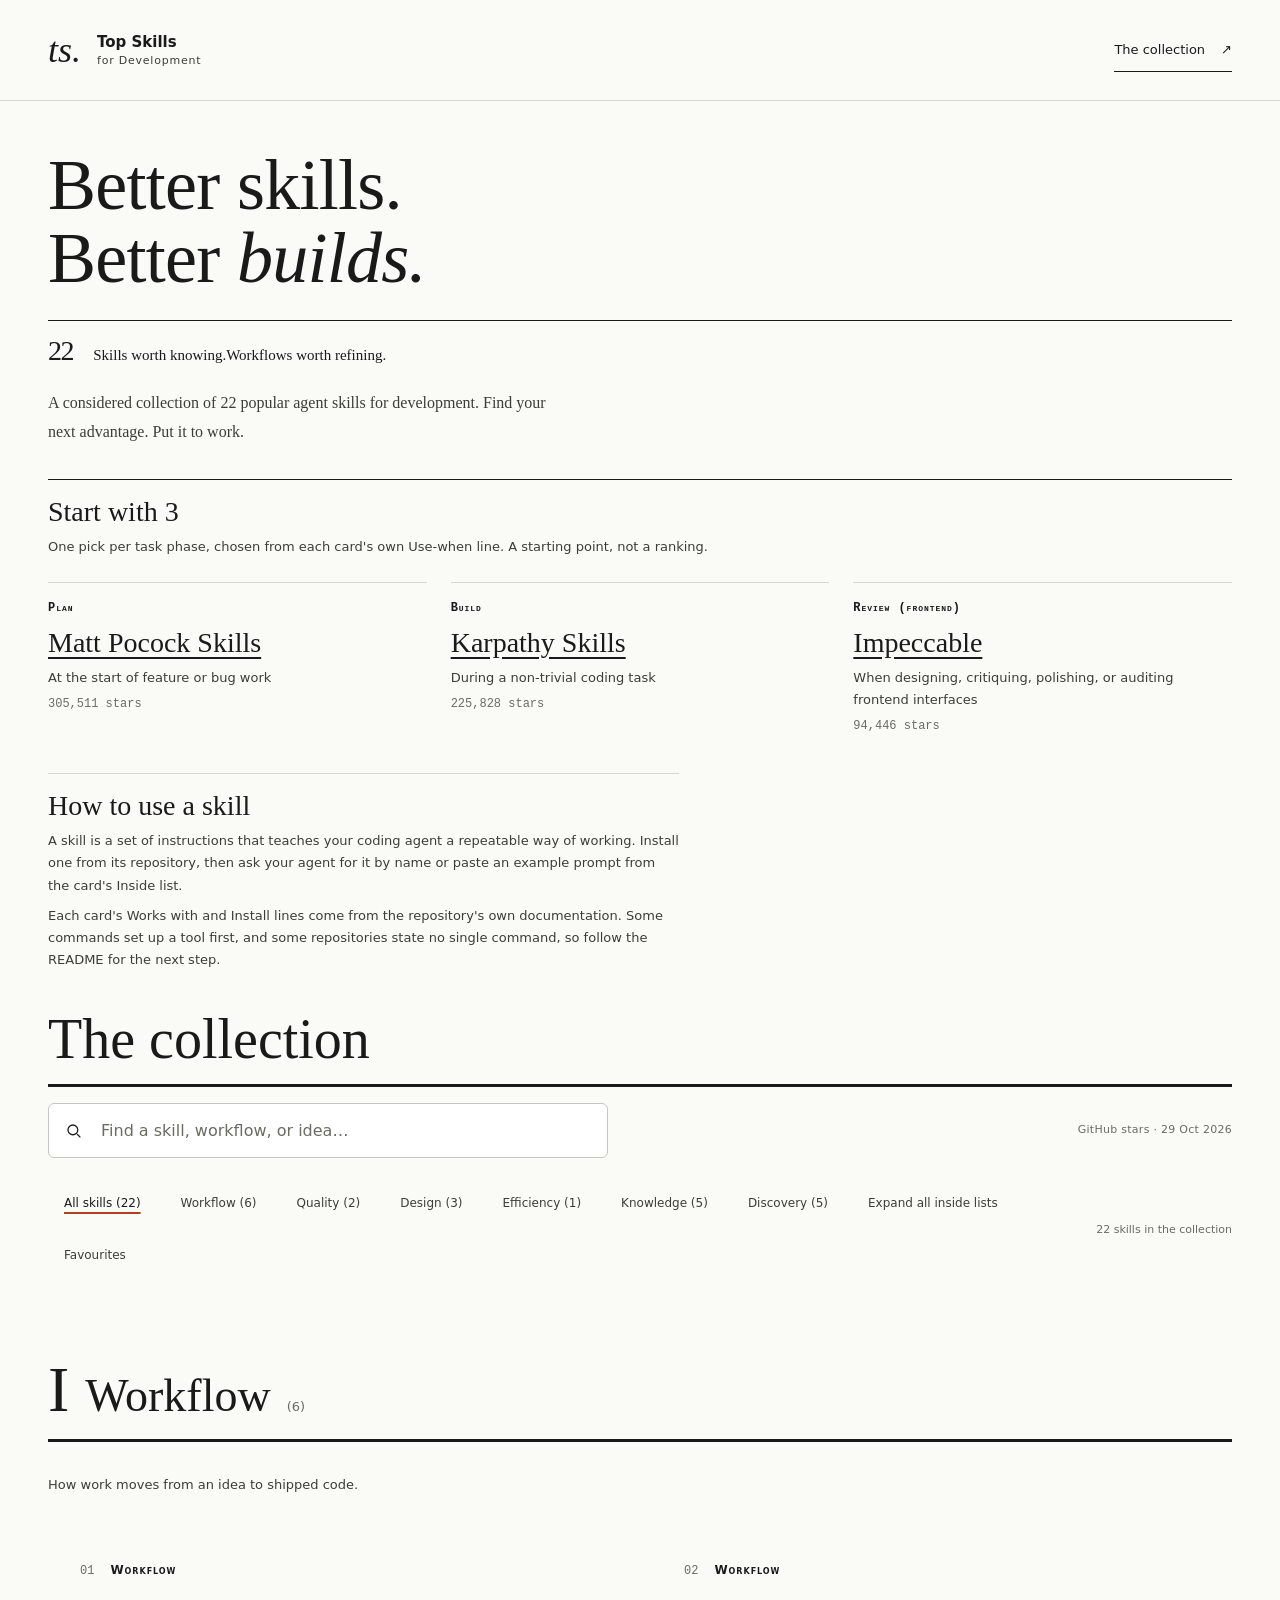
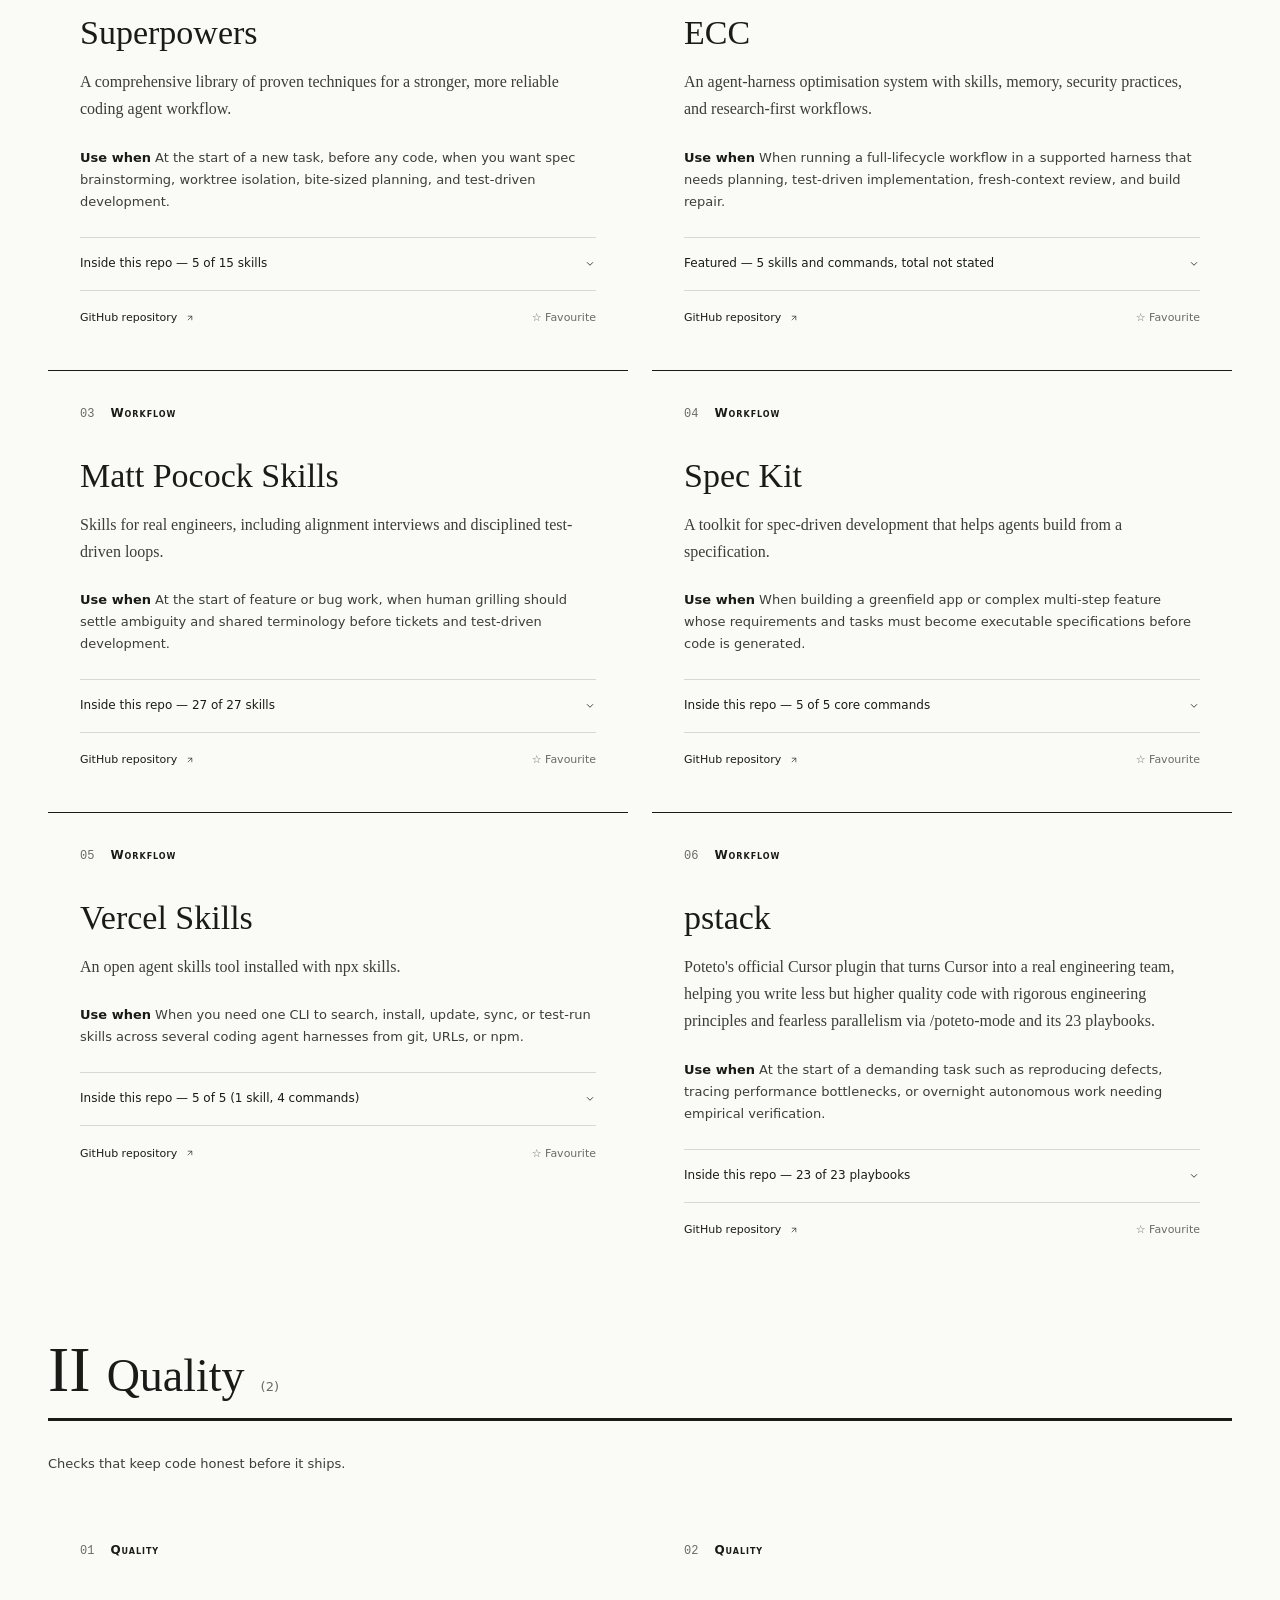
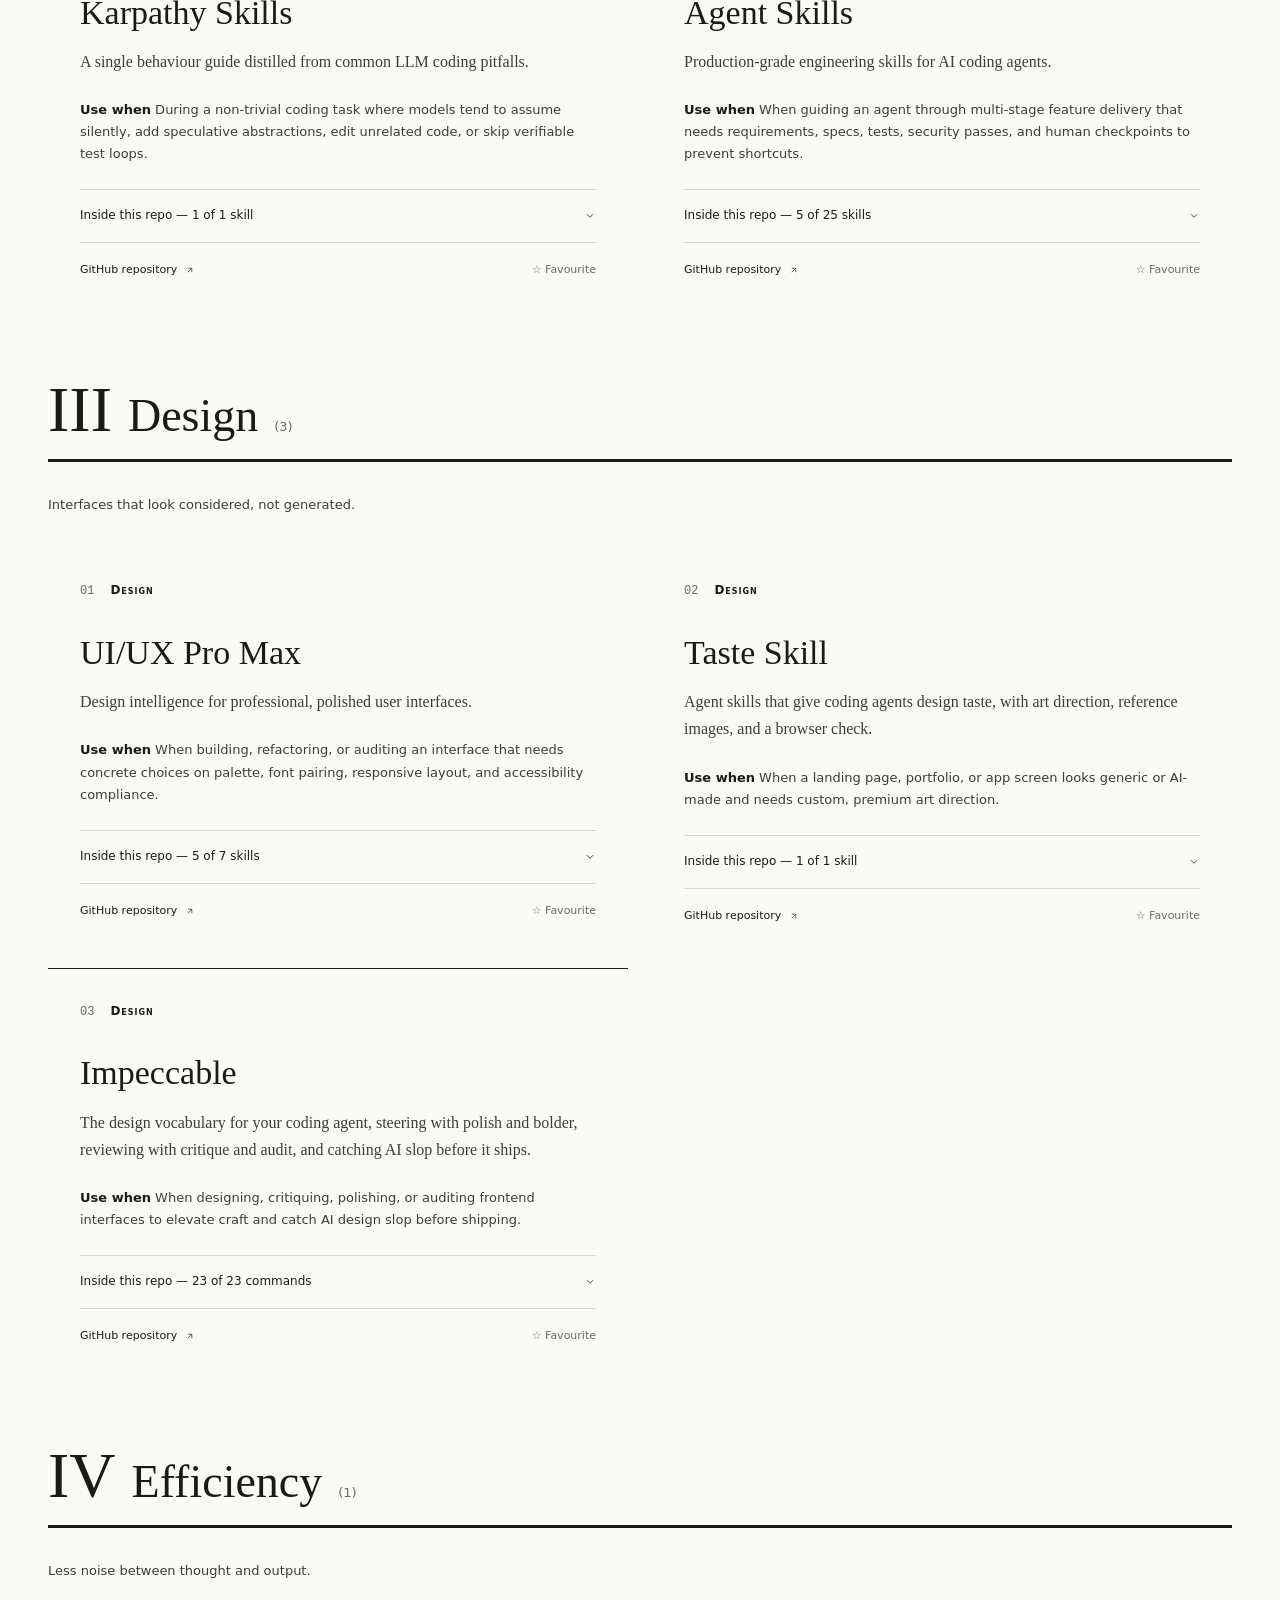
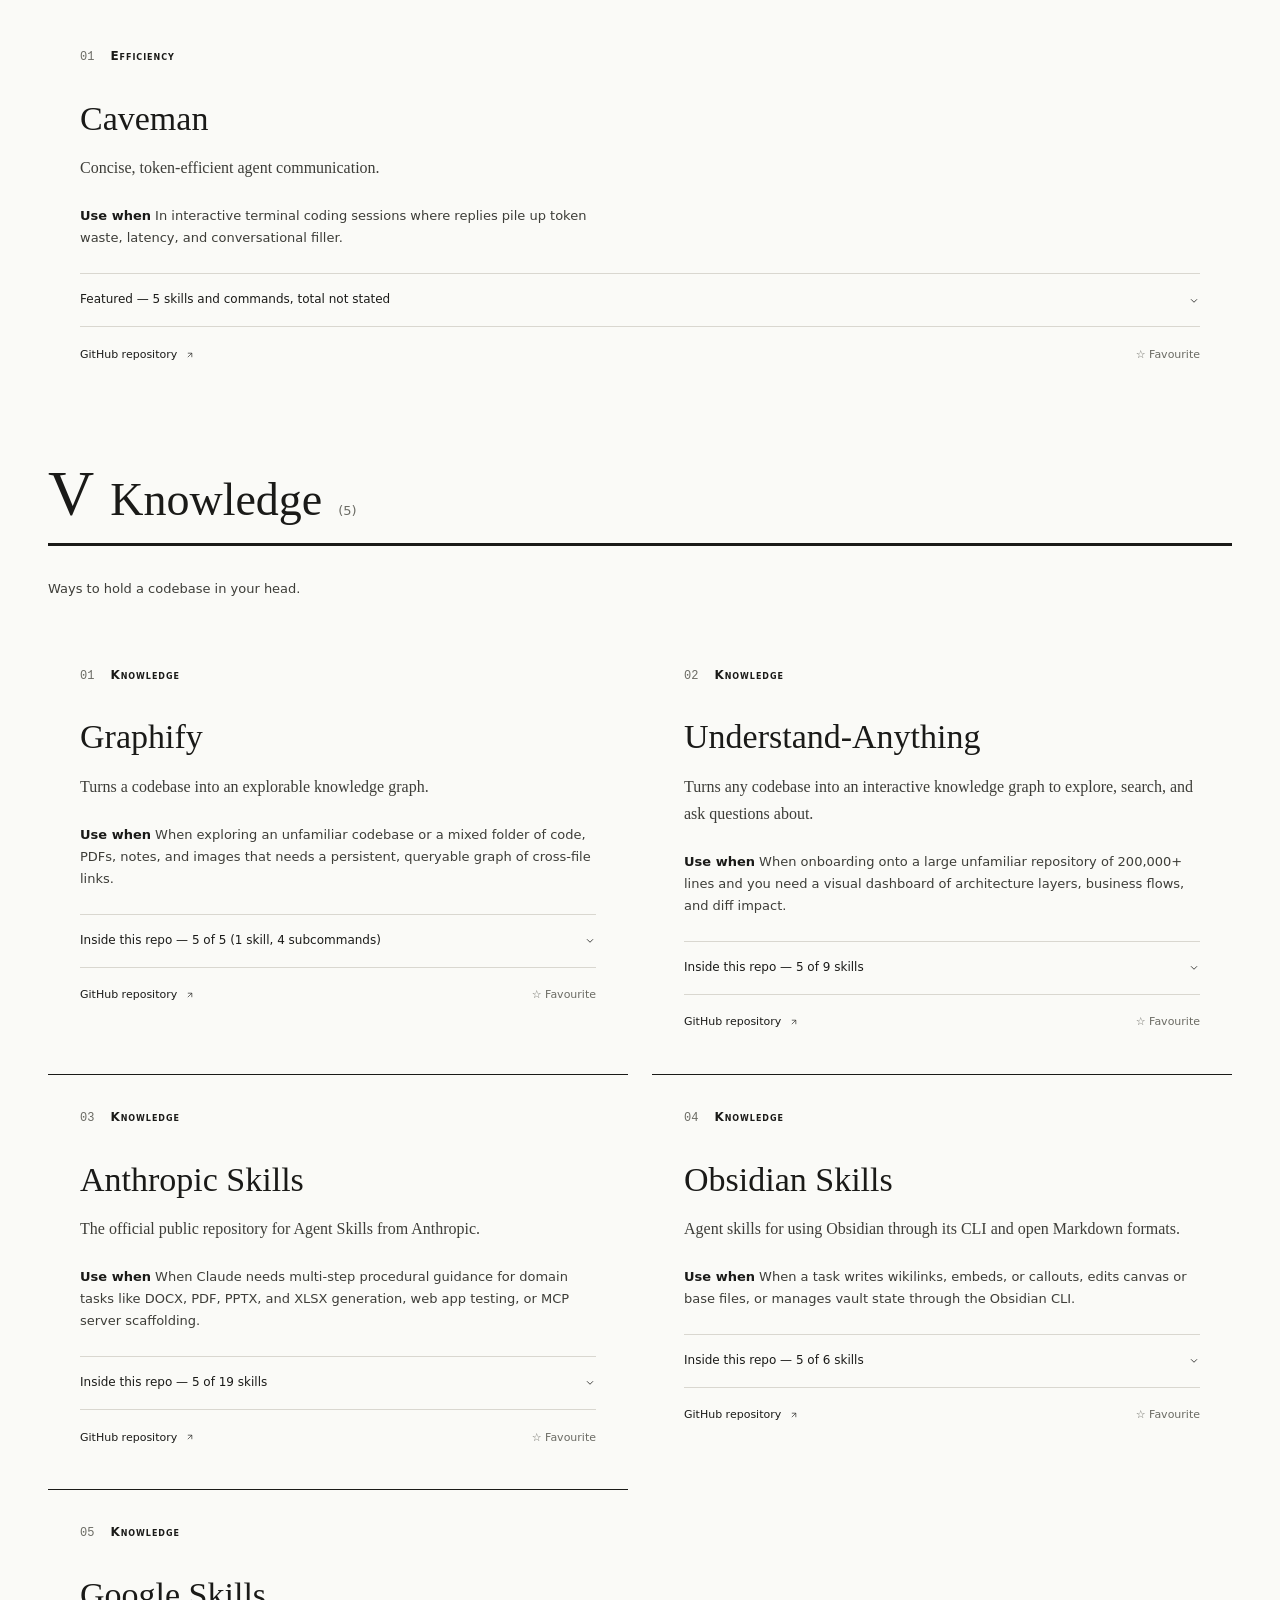
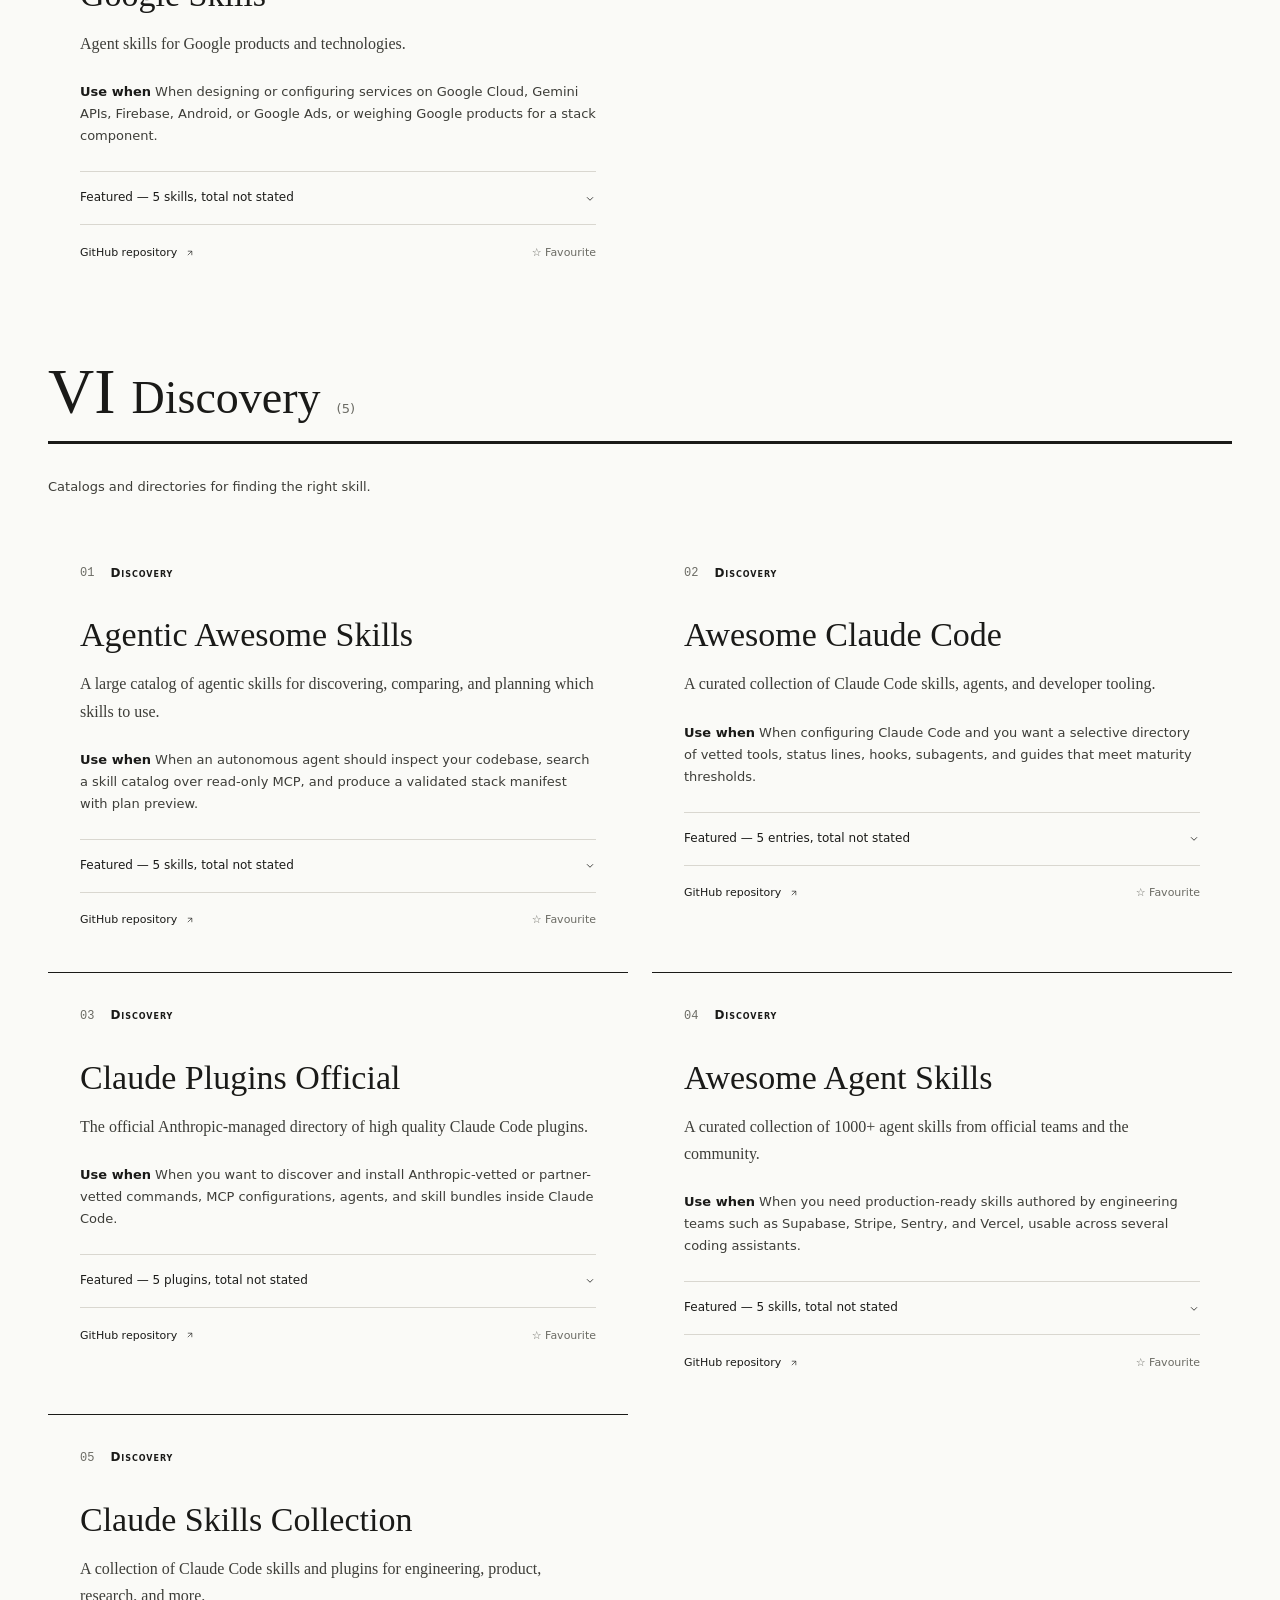
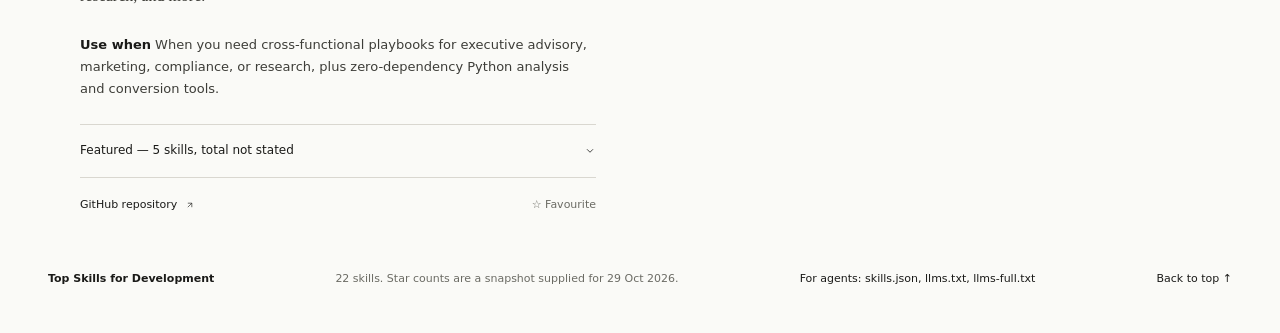
==== commit 3daa8c35: "Cycle 4: card de-overload" ====
--- a/index.html
+++ b/index.html
@@ -12,14 +12,15 @@
 <h2 class="chapter-heading" id="chapter-workflow">Workflow <span>(6)</span></h2>
 <p class="chapter-lede">How work moves from an idea to shipped code.</p>
 <div class="skill-grid"><article class="skill-card" data-category="Workflow" aria-labelledby="skill-1">
- <div class="card-meta"><span class="number">01</span><span class="category">Workflow</span><span class="dot">·</span><span>Intermediate</span> <span class="meta-stars" aria-label="307,155 GitHub stars"><svg viewBox="0 0 24 24" fill="none" stroke="currentColor" stroke-width="1.5" aria-hidden="true"><use href="#icon-star"/></svg>307,155</span></div>
+ <div class="card-meta"><span class="number">01</span><span class="category">Workflow</span></div>
  <h3 id="skill-1">Superpowers</h3>
- <p class="top-inside"><span class="top-inside-label">Top inside:</span> <code class="inside-name">brainstorming</code> · <code class="inside-name">using-git-worktrees</code></p>
  <p class="description">A comprehensive library of proven techniques for a stronger, more reliable coding agent workflow.</p>
  <div class="fit">
   <p class="fit-use"><strong>Use when</strong> At the start of a new task, before any code, when you want spec brainstorming, worktree isolation, bite-sized planning, and test-driven development.</p>
  </div>
  <details class="inside"><summary>Inside this repo — 5 of 15 skills<svg viewBox="0 0 24 24" fill="none" stroke="currentColor" stroke-width="1.6" aria-hidden="true"><path d="m6 9 6 6 6-6"/></svg></summary>
+ <p class="card-use"><span class="card-use-label">Works with:</span> Claude Code, Codex, Cursor and 12 more</p>
+ <p class="inside-meta">Level: Intermediate · GitHub stars: 307,155</p>
  <ul class="inside-list">
  <li><code class="inside-name">brainstorming</code> <span class="item-category">Planning</span> <button type="button" class="item-favourite-button" hidden data-item-favourite-for="skill-1:brainstorming" aria-pressed="false" aria-label="Favourite brainstorming">☆</button> — Explores and clarifies user requirements through iterative questioning before building begins, synthesizing understanding into a written design specification.<p class="example-prompt">Help me brainstorm the requirements and architecture for our new user authentication system before we write any code.</p></li>
  <li><code class="inside-name">using-git-worktrees</code> <span class="item-category">Setup</span> <button type="button" class="item-favourite-button" hidden data-item-favourite-for="skill-1:using-git-worktrees" aria-pressed="false" aria-label="Favourite using-git-worktrees">☆</button> — Provisions an isolated development workspace on a separate branch using harness-native tooling or git worktree fallbacks, verifying clean baseline test status before implementation starts.<p class="example-prompt">Set up an isolated git worktree on a new feature branch and verify a clean test baseline before starting work.</p></li>
@@ -28,17 +29,18 @@
  <li><code class="inside-name">test-driven-development</code> <span class="item-category">Testing</span> <button type="button" class="item-favourite-button" hidden data-item-favourite-for="skill-1:test-driven-development" aria-pressed="false" aria-label="Favourite test-driven-development">☆</button> — Enforces a strict Red-Green-Refactor discipline that requires writing a failing test and observing it fail before producing the minimal code required to pass.<p class="example-prompt">Implement the user profile service using strict test-driven development by writing a failing test first before adding production code.</p></li>
  </ul>
  </details>
- <div class="card-footer"><p class="card-use"><span class="card-use-label">Works with:</span> Claude Code, Codex, Cursor and 12 more · <span class="card-use-label">Install:</span> see GitHub repository</p><a href="https://github.com/obra/superpowers" target="_blank" rel="noopener noreferrer" aria-label="Superpowers original GitHub repository (opens in new tab)">GitHub repository <svg viewBox="0 0 24 24" fill="none" stroke="currentColor" stroke-width="1.6" aria-hidden="true"><use href="#icon-external-link"/></svg></a><button type="button" class="favourite-button" hidden data-favourite-for="skill-1" aria-pressed="false" aria-label="Favourite Superpowers">☆ Favourite</button></div>
+ <div class="card-footer"><a href="https://github.com/obra/superpowers" target="_blank" rel="noopener noreferrer" aria-label="Superpowers original GitHub repository (opens in new tab)">GitHub repository <svg viewBox="0 0 24 24" fill="none" stroke="currentColor" stroke-width="1.6" aria-hidden="true"><use href="#icon-external-link"/></svg></a><button type="button" class="favourite-button" hidden data-favourite-for="skill-1" aria-pressed="false" aria-label="Favourite Superpowers">☆ Favourite</button></div>
  </article>
 <article class="skill-card" data-category="Workflow" aria-labelledby="skill-2">
- <div class="card-meta"><span class="number">02</span><span class="category">Workflow</span><span class="dot">·</span><span>Advanced</span> <span class="meta-stars" aria-label="291,489 GitHub stars"><svg viewBox="0 0 24 24" fill="none" stroke="currentColor" stroke-width="1.5" aria-hidden="true"><use href="#icon-star"/></svg>291,489</span></div>
+ <div class="card-meta"><span class="number">02</span><span class="category">Workflow</span></div>
  <h3 id="skill-2">ECC</h3>
- <p class="top-inside"><span class="top-inside-label">Featured:</span> <code class="inside-name">tdd-workflow</code> · <code class="inside-name">/ecc:plan</code></p>
  <p class="description">An agent-harness optimisation system with skills, memory, security practices, and research-first workflows.</p>
  <div class="fit">
   <p class="fit-use"><strong>Use when</strong> When running a full-lifecycle workflow in a supported harness that needs planning, test-driven implementation, fresh-context review, and build repair.</p>
  </div>
  <details class="inside"><summary>Featured — 5 skills and commands, total not stated<svg viewBox="0 0 24 24" fill="none" stroke="currentColor" stroke-width="1.6" aria-hidden="true"><path d="m6 9 6 6 6-6"/></svg></summary>
+ <p class="card-use"><span class="card-use-label">Works with:</span> Claude Code, Codex, Cursor and 12 more</p>
+ <p class="inside-meta">Level: Advanced · GitHub stars: 291,489</p>
  <ul class="inside-list">
  <li><code class="inside-name">tdd-workflow</code> <span class="item-category">Testing</span> <button type="button" class="item-favourite-button" hidden data-item-favourite-for="skill-2:tdd-workflow" aria-pressed="false" aria-label="Favourite tdd-workflow">☆</button> — Directs a complete test-driven development cycle requiring a failing test prior to code implementation, followed by incremental greening and refactoring targeting 80%+ test coverage across unit, integration, and E2E suites.<p class="example-prompt">Reproduce the shopping cart checkout bug with a failing test first, then use tdd-workflow to implement the fix.</p></li>
  <li><code class="inside-name">/ecc:plan</code> <span class="item-category">Planning</span> <button type="button" class="item-favourite-button" hidden data-item-favourite-for="skill-2:/ecc:plan" aria-pressed="false" aria-label="Favourite /ecc:plan">☆</button> — Clarifies user requirements, assesses architectural and operational risks, and structures a step-by-step implementation plan while halting for explicit confirmation before code edits occur.<p class="example-prompt">/ecc:plan &quot;Implement user authentication with JWT tokens, role-based access control, and password reset endpoints in our API.&quot;</p></li>
@@ -48,17 +50,18 @@
  </ul>
  <p class="inside-note">Featured entries, not the whole catalog.</p>
  </details>
- <div class="card-footer"><p class="card-use"><span class="card-use-label">Works with:</span> Claude Code, Codex, Cursor and 12 more · <span class="card-use-label">Install:</span> see GitHub repository</p><a href="https://github.com/affaan-m/ECC" target="_blank" rel="noopener noreferrer" aria-label="ECC original GitHub repository (opens in new tab)">GitHub repository <svg viewBox="0 0 24 24" fill="none" stroke="currentColor" stroke-width="1.6" aria-hidden="true"><use href="#icon-external-link"/></svg></a><button type="button" class="favourite-button" hidden data-favourite-for="skill-2" aria-pressed="false" aria-label="Favourite ECC">☆ Favourite</button></div>
+ <div class="card-footer"><a href="https://github.com/affaan-m/ECC" target="_blank" rel="noopener noreferrer" aria-label="ECC original GitHub repository (opens in new tab)">GitHub repository <svg viewBox="0 0 24 24" fill="none" stroke="currentColor" stroke-width="1.6" aria-hidden="true"><use href="#icon-external-link"/></svg></a><button type="button" class="favourite-button" hidden data-favourite-for="skill-2" aria-pressed="false" aria-label="Favourite ECC">☆ Favourite</button></div>
  </article>
 <article class="skill-card" data-category="Workflow" aria-labelledby="skill-4">
- <div class="card-meta"><span class="number">03</span><span class="category">Workflow</span><span class="dot">·</span><span>Intermediate</span> <span class="meta-stars" aria-label="305,511 GitHub stars"><svg viewBox="0 0 24 24" fill="none" stroke="currentColor" stroke-width="1.5" aria-hidden="true"><use href="#icon-star"/></svg>305,511</span></div>
+ <div class="card-meta"><span class="number">03</span><span class="category">Workflow</span></div>
  <h3 id="skill-4">Matt Pocock Skills</h3>
- <p class="top-inside"><span class="top-inside-label">Top inside:</span> <code class="inside-name">grill-with-docs</code> · <code class="inside-name">grill-me</code></p>
  <p class="description">Skills for real engineers, including alignment interviews and disciplined test-driven loops.</p>
  <div class="fit">
   <p class="fit-use"><strong>Use when</strong> At the start of feature or bug work, when human grilling should settle ambiguity and shared terminology before tickets and test-driven development.</p>
  </div>
  <details class="inside"><summary>Inside this repo — 27 of 27 skills<svg viewBox="0 0 24 24" fill="none" stroke="currentColor" stroke-width="1.6" aria-hidden="true"><path d="m6 9 6 6 6-6"/></svg></summary>
+ <p class="card-use"><span class="card-use-label">Works with:</span> Claude Code, Codex, Cursor and 7 more</p>
+ <p class="inside-meta">Level: Intermediate · GitHub stars: 305,511</p>
  <ul class="inside-list">
  <li><code class="inside-name">grill-with-docs</code> <span class="item-category">Planning</span> <button type="button" class="item-favourite-button" hidden data-item-favourite-for="skill-4:grill-with-docs" aria-pressed="false" aria-label="Favourite grill-with-docs">☆</button> — Interrogates the user in depth about planned changes while writing Architecture Decision Records (ADRs) and maintaining a ubiquitous project domain glossary (`GLOSSARY.md`) before work starts.<p class="example-prompt">/grill-with-docs Interview me about our proposed caching architecture while recording architectural decision records and updating our project glossary.</p></li>
  <li><code class="inside-name">grill-me</code> <span class="item-category">Planning</span> <button type="button" class="item-favourite-button" hidden data-item-favourite-for="skill-4:grill-me" aria-pressed="false" aria-label="Favourite grill-me">☆</button> — Recursively interviews the user on an idea, plan, or general proposal until every branch of the design decision tree is explored and aligned.<p class="example-prompt">/grill-me Interview me relentlessly about my proposal for a team on-call rotation until every branch of the plan is resolved.</p></li>
@@ -89,17 +92,18 @@
  <li><code class="inside-name">writing-for-agents</code> <span class="item-category">Writing</span> <button type="button" class="item-favourite-button" hidden data-item-favourite-for="skill-4:writing-for-agents" aria-pressed="false" aria-label="Favourite writing-for-agents">☆</button> — Guides authoring docs and steering for agents<p class="example-prompt">Use writing-for-agents to craft clear, concise instructions for our team steering guidelines following proven context-pointer and front-loading principles.</p></li>
  </ul>
  </details>
- <div class="card-footer"><p class="card-use"><span class="card-use-label">Works with:</span> Claude Code, Codex, Cursor and 7 more · <span class="card-use-label">Install:</span> see GitHub repository</p><a href="https://github.com/mattpocock/skills" target="_blank" rel="noopener noreferrer" aria-label="Matt Pocock Skills original GitHub repository (opens in new tab)">GitHub repository <svg viewBox="0 0 24 24" fill="none" stroke="currentColor" stroke-width="1.6" aria-hidden="true"><use href="#icon-external-link"/></svg></a><button type="button" class="favourite-button" hidden data-favourite-for="skill-4" aria-pressed="false" aria-label="Favourite Matt Pocock Skills">☆ Favourite</button></div>
+ <div class="card-footer"><a href="https://github.com/mattpocock/skills" target="_blank" rel="noopener noreferrer" aria-label="Matt Pocock Skills original GitHub repository (opens in new tab)">GitHub repository <svg viewBox="0 0 24 24" fill="none" stroke="currentColor" stroke-width="1.6" aria-hidden="true"><use href="#icon-external-link"/></svg></a><button type="button" class="favourite-button" hidden data-favourite-for="skill-4" aria-pressed="false" aria-label="Favourite Matt Pocock Skills">☆ Favourite</button></div>
  </article>
 <article class="skill-card" data-category="Workflow" aria-labelledby="skill-12">
- <div class="card-meta"><span class="number">04</span><span class="category">Workflow</span><span class="dot">·</span><span>Intermediate</span> <span class="meta-stars" aria-label="143,671 GitHub stars"><svg viewBox="0 0 24 24" fill="none" stroke="currentColor" stroke-width="1.5" aria-hidden="true"><use href="#icon-star"/></svg>143,671</span></div>
+ <div class="card-meta"><span class="number">04</span><span class="category">Workflow</span></div>
  <h3 id="skill-12">Spec Kit</h3>
- <p class="top-inside"><span class="top-inside-label">Top commands:</span> <code class="inside-name">speckit-specify</code> · <code class="inside-name">speckit-plan</code></p>
  <p class="description">A toolkit for spec-driven development that helps agents build from a specification.</p>
  <div class="fit">
   <p class="fit-use"><strong>Use when</strong> When building a greenfield app or complex multi-step feature whose requirements and tasks must become executable specifications before code is generated.</p>
  </div>
  <details class="inside"><summary>Inside this repo — 5 of 5 core commands<svg viewBox="0 0 24 24" fill="none" stroke="currentColor" stroke-width="1.6" aria-hidden="true"><path d="m6 9 6 6 6-6"/></svg></summary>
+ <p class="card-use"><span class="card-use-label">Works with:</span> Claude Code, Codex, Cursor and 38 more · <span class="card-use-label">Install:</span> <code class="card-use-code">uv tool install specify-cli</code></p>
+ <p class="inside-meta">Level: Intermediate · GitHub stars: 143,671</p>
  <ul class="inside-list">
  <li><code class="inside-name">speckit-specify</code> <span class="item-category">Planning</span> <button type="button" class="item-favourite-button" hidden data-item-favourite-for="skill-12:speckit-specify" aria-pressed="false" aria-label="Favourite speckit-specify">☆</button> — Creates or updates a detailed feature specification (`spec.md`) from natural language requirements, defining functional scope, user stories, and technical constraints.<p class="example-prompt">/speckit-specify Build a photo organizer with albums grouped by date and a tile preview of each album.</p></li>
  <li><code class="inside-name">speckit-plan</code> <span class="item-category">Planning</span> <button type="button" class="item-favourite-button" hidden data-item-favourite-for="skill-12:speckit-plan" aria-pressed="false" aria-label="Favourite speckit-plan">☆</button> — Executes implementation planning using design templates to generate technical design artifacts, technology choices, and architectural boundaries.<p class="example-prompt">/speckit-plan Use .NET Aspire with Postgres, Blazor Server for the drag-and-drop frontend, and REST APIs for task management.</p></li>
@@ -108,17 +112,18 @@
  <li><code class="inside-name">speckit-converge</code> <span class="item-category">Review</span> <button type="button" class="item-favourite-button" hidden data-item-favourite-for="skill-12:speckit-converge" aria-pressed="false" aria-label="Favourite speckit-converge">☆</button> — Audits the codebase against the spec, plan, and tasks, automatically appending any missing or incomplete work as new tasks to `tasks.md` until full convergence is reached.<p class="example-prompt">/speckit-converge Audit our codebase against the spec, plan, and tasks, appending any missing requirements to tasks.md until fully converged.</p></li>
  </ul>
  </details>
- <div class="card-footer"><p class="card-use"><span class="card-use-label">Works with:</span> Claude Code, Codex, Cursor and 38 more · <span class="card-use-label">Install:</span> <code class="card-use-code">uv tool install specify-cli</code></p><a href="https://github.com/github/spec-kit" target="_blank" rel="noopener noreferrer" aria-label="Spec Kit original GitHub repository (opens in new tab)">GitHub repository <svg viewBox="0 0 24 24" fill="none" stroke="currentColor" stroke-width="1.6" aria-hidden="true"><use href="#icon-external-link"/></svg></a><button type="button" class="favourite-button" hidden data-favourite-for="skill-12" aria-pressed="false" aria-label="Favourite Spec Kit">☆ Favourite</button></div>
+ <div class="card-footer"><a href="https://github.com/github/spec-kit" target="_blank" rel="noopener noreferrer" aria-label="Spec Kit original GitHub repository (opens in new tab)">GitHub repository <svg viewBox="0 0 24 24" fill="none" stroke="currentColor" stroke-width="1.6" aria-hidden="true"><use href="#icon-external-link"/></svg></a><button type="button" class="favourite-button" hidden data-favourite-for="skill-12" aria-pressed="false" aria-label="Favourite Spec Kit">☆ Favourite</button></div>
  </article>
 <article class="skill-card" data-category="Workflow" aria-labelledby="skill-16">
- <div class="card-meta"><span class="number">05</span><span class="category">Workflow</span><span class="dot">·</span><span>Intermediate</span> <span class="meta-stars" aria-label="37,031 GitHub stars"><svg viewBox="0 0 24 24" fill="none" stroke="currentColor" stroke-width="1.5" aria-hidden="true"><use href="#icon-star"/></svg>37,031</span></div>
+ <div class="card-meta"><span class="number">05</span><span class="category">Workflow</span></div>
  <h3 id="skill-16">Vercel Skills</h3>
- <p class="top-inside"><span class="top-inside-label">Top commands:</span> <code class="inside-name">find-skills</code> · <code class="inside-name">skills add</code></p>
  <p class="description">An open agent skills tool installed with npx skills.</p>
  <div class="fit">
   <p class="fit-use"><strong>Use when</strong> When you need one CLI to search, install, update, sync, or test-run skills across several coding agent harnesses from git, URLs, or npm.</p>
  </div>
  <details class="inside"><summary>Inside this repo — 5 of 5 (1 skill, 4 commands)<svg viewBox="0 0 24 24" fill="none" stroke="currentColor" stroke-width="1.6" aria-hidden="true"><path d="m6 9 6 6 6-6"/></svg></summary>
+ <p class="card-use"><span class="card-use-label">Works with:</span> Claude Code, Codex, Cursor and 75+ more</p>
+ <p class="inside-meta">Level: Intermediate · GitHub stars: 37,031</p>
  <ul class="inside-list">
  <li><code class="inside-name">find-skills</code> <span class="item-category">Discovery</span> <button type="button" class="item-favourite-button" hidden data-item-favourite-for="skill-16:find-skills" aria-pressed="false" aria-label="Favourite find-skills">☆</button> — Instructs an AI coding agent on how to query and install agent skills via the Skills CLI when a user requests capabilities not natively supported.<p class="example-prompt">Find a skill for building responsive HTML emails and install it directly into our current project workspace to style newsletters.</p></li>
  <li><code class="inside-name">skills add</code> <span class="item-category">Setup</span> <button type="button" class="item-favourite-button" hidden data-item-favourite-for="skill-16:skills add" aria-pressed="false" aria-label="Favourite skills add">☆</button> — Downloads and installs agent skills from GitHub repositories, URLs, or local paths directly into the active project or globally. <span class="inside-kind">(command)</span><p class="example-prompt">skills add vercel-labs/agent-skills --skill web-design-guidelines to configure our project with responsive layout rules and typography standards.</p></li>
@@ -127,17 +132,18 @@
  <li><code class="inside-name">skills update</code> <span class="item-category">Setup</span> <button type="button" class="item-favourite-button" hidden data-item-favourite-for="skill-16:skills update" aria-pressed="false" aria-label="Favourite skills update">☆</button> — Checks for and updates installed project and global skills to their latest upstream releases. <span class="inside-kind">(command)</span><p class="example-prompt">skills update to refresh all installed agent skills to their latest upstream versions and check for breaking configuration changes.</p></li>
  </ul>
  </details>
- <div class="card-footer"><p class="card-use"><span class="card-use-label">Works with:</span> Claude Code, Codex, Cursor and 75+ more · <span class="card-use-label">Install:</span> see GitHub repository</p><a href="https://github.com/vercel-labs/skills" target="_blank" rel="noopener noreferrer" aria-label="Vercel Skills original GitHub repository (opens in new tab)">GitHub repository <svg viewBox="0 0 24 24" fill="none" stroke="currentColor" stroke-width="1.6" aria-hidden="true"><use href="#icon-external-link"/></svg></a><button type="button" class="favourite-button" hidden data-favourite-for="skill-16" aria-pressed="false" aria-label="Favourite Vercel Skills">☆ Favourite</button></div>
+ <div class="card-footer"><a href="https://github.com/vercel-labs/skills" target="_blank" rel="noopener noreferrer" aria-label="Vercel Skills original GitHub repository (opens in new tab)">GitHub repository <svg viewBox="0 0 24 24" fill="none" stroke="currentColor" stroke-width="1.6" aria-hidden="true"><use href="#icon-external-link"/></svg></a><button type="button" class="favourite-button" hidden data-favourite-for="skill-16" aria-pressed="false" aria-label="Favourite Vercel Skills">☆ Favourite</button></div>
  </article>
 <article class="skill-card" data-category="Workflow" aria-labelledby="skill-20">
- <div class="card-meta"><span class="number">06</span><span class="category">Workflow</span><span class="dot">·</span><span>Advanced</span> <span class="meta-stars" aria-label="14,487 GitHub stars"><svg viewBox="0 0 24 24" fill="none" stroke="currentColor" stroke-width="1.5" aria-hidden="true"><use href="#icon-star"/></svg>14,487</span></div>
+ <div class="card-meta"><span class="number">06</span><span class="category">Workflow</span></div>
  <h3 id="skill-20">pstack</h3>
- <p class="top-inside"><span class="top-inside-label">Top inside:</span> <code class="inside-name">bug-fix</code> · <code class="inside-name">feature</code></p>
  <p class="description">Poteto's official Cursor plugin that turns Cursor into a real engineering team, helping you write less but higher quality code with rigorous engineering principles and fearless parallelism via /poteto-mode and its 23 playbooks.</p>
  <div class="fit">
   <p class="fit-use"><strong>Use when</strong> At the start of a demanding task such as reproducing defects, tracing performance bottlenecks, or overnight autonomous work needing empirical verification.</p>
  </div>
  <details class="inside"><summary>Inside this repo — 23 of 23 playbooks<svg viewBox="0 0 24 24" fill="none" stroke="currentColor" stroke-width="1.6" aria-hidden="true"><path d="m6 9 6 6 6-6"/></svg></summary>
+ <p class="card-use"><span class="card-use-label">Works with:</span> Claude Code, Cursor</p>
+ <p class="inside-meta">Level: Advanced · GitHub stars: 14,487</p>
  <ul class="inside-list">
  <li><code class="inside-name">bug-fix</code> <span class="item-category">Debugging</span> <button type="button" class="item-favourite-button" hidden data-item-favourite-for="skill-20:bug-fix" aria-pressed="false" aria-label="Favourite bug-fix">☆</button> — Mandates reproducing a reported defect directly on the matching target surface first, binary-searching root causes with runtime evidence, and staging a failing repro test commit before landing the fix.<p class="example-prompt">/poteto-mode users get two notifications after a retry: repro first with a failing test, then fix and verify.</p></li>
  <li><code class="inside-name">feature</code> <span class="item-category">Building</span> <button type="button" class="item-favourite-button" hidden data-item-favourite-for="skill-20:feature" aria-pressed="false" aria-label="Favourite feature">☆</button> — Orchestrates implementing new or modified behavior by establishing domain data shapes, conducting parallel architectural exploration, writing a four-dimension throughput checkpoint, and delegating scoped implementation.<p class="example-prompt">/poteto-mode Implement webhook signature verification for inbound Stripe events, establishing domain data shapes and throughput checkpoints before delegating scoped code changes.</p></li>
@@ -164,36 +170,38 @@
  <li><code class="inside-name">worktree-cleanup</code> <span class="item-category">Setup</span> <button type="button" class="item-favourite-button" hidden data-item-favourite-for="skill-20:worktree-cleanup" aria-pressed="false" aria-label="Favourite worktree-cleanup">☆</button> — Snapshots and audits worktrees and simulator state using paths from worktree list, classifying size, age, merge state, uncommitted work, and PR state before checking active usage and pruning confirmed candidates.<p class="example-prompt">/poteto-mode Audit worktrees and simulator storage, classify candidates from worktree list, cross-check active chats, and hold any uncommitted work for my decision.</p></li>
  </ul>
  </details>
- <div class="card-footer"><p class="card-use"><span class="card-use-label">Works with:</span> Claude Code, Cursor · <span class="card-use-label">Install:</span> see GitHub repository</p><a href="https://github.com/cursor/plugins/tree/main/pstack" target="_blank" rel="noopener noreferrer" aria-label="pstack original GitHub repository (opens in new tab)">GitHub repository <svg viewBox="0 0 24 24" fill="none" stroke="currentColor" stroke-width="1.6" aria-hidden="true"><use href="#icon-external-link"/></svg></a><button type="button" class="favourite-button" hidden data-favourite-for="skill-20" aria-pressed="false" aria-label="Favourite pstack">☆ Favourite</button></div>
+ <div class="card-footer"><a href="https://github.com/cursor/plugins/tree/main/pstack" target="_blank" rel="noopener noreferrer" aria-label="pstack original GitHub repository (opens in new tab)">GitHub repository <svg viewBox="0 0 24 24" fill="none" stroke="currentColor" stroke-width="1.6" aria-hidden="true"><use href="#icon-external-link"/></svg></a><button type="button" class="favourite-button" hidden data-favourite-for="skill-20" aria-pressed="false" aria-label="Favourite pstack">☆ Favourite</button></div>
  </article></div>
 </section>
 <section class="chapter" aria-labelledby="chapter-quality">
 <h2 class="chapter-heading" id="chapter-quality">Quality <span>(2)</span></h2>
 <p class="chapter-lede">Checks that keep code honest before it ships.</p>
 <div class="skill-grid"><article class="skill-card" data-category="Quality" aria-labelledby="skill-3">
- <div class="card-meta"><span class="number">01</span><span class="category">Quality</span><span class="dot">·</span><span>Beginner</span> <span class="meta-stars" aria-label="225,828 GitHub stars"><svg viewBox="0 0 24 24" fill="none" stroke="currentColor" stroke-width="1.5" aria-hidden="true"><use href="#icon-star"/></svg>225,828</span></div>
+ <div class="card-meta"><span class="number">01</span><span class="category">Quality</span></div>
  <h3 id="skill-3">Karpathy Skills</h3>
- <p class="top-inside"><span class="top-inside-label">Inside:</span> <code class="inside-name">karpathy-guidelines</code></p>
  <p class="description">A single behaviour guide distilled from common LLM coding pitfalls.</p>
  <div class="fit">
   <p class="fit-use"><strong>Use when</strong> During a non-trivial coding task where models tend to assume silently, add speculative abstractions, edit unrelated code, or skip verifiable test loops.</p>
  </div>
  <details class="inside"><summary>Inside this repo — 1 of 1 skill<svg viewBox="0 0 24 24" fill="none" stroke="currentColor" stroke-width="1.6" aria-hidden="true"><path d="m6 9 6 6 6-6"/></svg></summary>
+ <p class="card-use"><span class="card-use-label">Works with:</span> Claude Code, Cursor</p>
+ <p class="inside-meta">Level: Beginner · GitHub stars: 225,828</p>
  <ul class="inside-list">
  <li><code class="inside-name">karpathy-guidelines</code> <span class="item-category">Planning</span> <button type="button" class="item-favourite-button" hidden data-item-favourite-for="skill-3:karpathy-guidelines" aria-pressed="false" aria-label="Favourite karpathy-guidelines">☆</button> — Enforces four foundational behavioral principles (Think Before Coding, Simplicity First, Surgical Changes, and Goal-Driven Execution) to curb AI over-engineering, unstated assumptions, and extraneous edits.<p class="example-prompt">Follow the karpathy-guidelines to add a feature to export user data, clarifying assumptions and delivering minimal surgical changes with verified tests.</p></li>
  </ul>
  </details>
- <div class="card-footer"><p class="card-use"><span class="card-use-label">Works with:</span> Claude Code, Cursor · <span class="card-use-label">Install:</span> see GitHub repository</p><a href="https://github.com/multica-ai/andrej-karpathy-skills" target="_blank" rel="noopener noreferrer" aria-label="Karpathy Skills original GitHub repository (opens in new tab)">GitHub repository <svg viewBox="0 0 24 24" fill="none" stroke="currentColor" stroke-width="1.6" aria-hidden="true"><use href="#icon-external-link"/></svg></a><button type="button" class="favourite-button" hidden data-favourite-for="skill-3" aria-pressed="false" aria-label="Favourite Karpathy Skills">☆ Favourite</button></div>
+ <div class="card-footer"><a href="https://github.com/multica-ai/andrej-karpathy-skills" target="_blank" rel="noopener noreferrer" aria-label="Karpathy Skills original GitHub repository (opens in new tab)">GitHub repository <svg viewBox="0 0 24 24" fill="none" stroke="currentColor" stroke-width="1.6" aria-hidden="true"><use href="#icon-external-link"/></svg></a><button type="button" class="favourite-button" hidden data-favourite-for="skill-3" aria-pressed="false" aria-label="Favourite Karpathy Skills">☆ Favourite</button></div>
  </article>
 <article class="skill-card" data-category="Quality" aria-labelledby="skill-8">
- <div class="card-meta"><span class="number">02</span><span class="category">Quality</span><span class="dot">·</span><span>Advanced</span> <span class="meta-stars" aria-label="111,372 GitHub stars"><svg viewBox="0 0 24 24" fill="none" stroke="currentColor" stroke-width="1.5" aria-hidden="true"><use href="#icon-star"/></svg>111,372</span></div>
+ <div class="card-meta"><span class="number">02</span><span class="category">Quality</span></div>
  <h3 id="skill-8">Agent Skills</h3>
- <p class="top-inside"><span class="top-inside-label">Top inside:</span> <code class="inside-name">/spec</code> · <code class="inside-name">/plan</code></p>
  <p class="description">Production-grade engineering skills for AI coding agents.</p>
  <div class="fit">
   <p class="fit-use"><strong>Use when</strong> When guiding an agent through multi-stage feature delivery that needs requirements, specs, tests, security passes, and human checkpoints to prevent shortcuts.</p>
  </div>
  <details class="inside"><summary>Inside this repo — 5 of 25 skills<svg viewBox="0 0 24 24" fill="none" stroke="currentColor" stroke-width="1.6" aria-hidden="true"><path d="m6 9 6 6 6-6"/></svg></summary>
+ <p class="card-use"><span class="card-use-label">Works with:</span> Claude Code, Codex, Cursor and 8 more · <span class="card-use-label">Install:</span> <code class="card-use-code">npx skills add addyosmani/agent-skills</code></p>
+ <p class="inside-meta">Level: Advanced · GitHub stars: 111,372</p>
  <ul class="inside-list">
  <li><code class="inside-name">/spec</code> <span class="item-category">Planning</span> <button type="button" class="item-favourite-button" hidden data-item-favourite-for="skill-8:/spec" aria-pressed="false" aria-label="Favourite /spec">☆</button> — Authors a comprehensive PRD covering objectives, commands, directory structure, testing strategy, and boundaries before writing any code.<p class="example-prompt">/spec Author a complete product requirements document for adding role-based access control with admin permissions and audit logging before implementation.</p></li>
  <li><code class="inside-name">/plan</code> <span class="item-category">Planning</span> <button type="button" class="item-favourite-button" hidden data-item-favourite-for="skill-8:/plan" aria-pressed="false" aria-label="Favourite /plan">☆</button> — Decomposes specifications into small, atomic, verifiable implementation tasks ordered by dependency with clear acceptance criteria.<p class="example-prompt">/plan Decompose our user authentication specification into small, atomic implementation tasks ordered by dependency with explicit acceptance criteria.</p></li>
@@ -202,21 +210,22 @@
  <li><code class="inside-name">/review</code> <span class="item-category">Review</span> <button type="button" class="item-favourite-button" hidden data-item-favourite-for="skill-8:/review" aria-pressed="false" aria-label="Favourite /review">☆</button> — Conducts a five-axis pre-merge quality and code health review evaluating architecture, correctness, tests, security, and maintainability.<p class="example-prompt">/review Conduct a five-axis pre-merge review of our authentication pull request, evaluating correctness, architecture, tests, security, and maintainability.</p></li>
  </ul>
  </details>
- <div class="card-footer"><p class="card-use"><span class="card-use-label">Works with:</span> Claude Code, Codex, Cursor and 8 more · <span class="card-use-label">Install:</span> <code class="card-use-code">npx skills add addyosmani/agent-skills</code></p><a href="https://github.com/addyosmani/agent-skills" target="_blank" rel="noopener noreferrer" aria-label="Agent Skills original GitHub repository (opens in new tab)">GitHub repository <svg viewBox="0 0 24 24" fill="none" stroke="currentColor" stroke-width="1.6" aria-hidden="true"><use href="#icon-external-link"/></svg></a><button type="button" class="favourite-button" hidden data-favourite-for="skill-8" aria-pressed="false" aria-label="Favourite Agent Skills">☆ Favourite</button></div>
+ <div class="card-footer"><a href="https://github.com/addyosmani/agent-skills" target="_blank" rel="noopener noreferrer" aria-label="Agent Skills original GitHub repository (opens in new tab)">GitHub repository <svg viewBox="0 0 24 24" fill="none" stroke="currentColor" stroke-width="1.6" aria-hidden="true"><use href="#icon-external-link"/></svg></a><button type="button" class="favourite-button" hidden data-favourite-for="skill-8" aria-pressed="false" aria-label="Favourite Agent Skills">☆ Favourite</button></div>
  </article></div>
 </section>
 <section class="chapter" aria-labelledby="chapter-design">
 <h2 class="chapter-heading" id="chapter-design">Design <span>(3)</span></h2>
 <p class="chapter-lede">Interfaces that look considered, not generated.</p>
 <div class="skill-grid"><article class="skill-card" data-category="Design" aria-labelledby="skill-5">
- <div class="card-meta"><span class="number">01</span><span class="category">Design</span><span class="dot">·</span><span>Intermediate</span> <span class="meta-stars" aria-label="141,949 GitHub stars"><svg viewBox="0 0 24 24" fill="none" stroke="currentColor" stroke-width="1.5" aria-hidden="true"><use href="#icon-star"/></svg>141,949</span></div>
+ <div class="card-meta"><span class="number">01</span><span class="category">Design</span></div>
  <h3 id="skill-5">UI/UX Pro Max</h3>
- <p class="top-inside"><span class="top-inside-label">Top inside:</span> <code class="inside-name">ui-ux-pro-max</code> · <code class="inside-name">design-system</code></p>
  <p class="description">Design intelligence for professional, polished user interfaces.</p>
  <div class="fit">
   <p class="fit-use"><strong>Use when</strong> When building, refactoring, or auditing an interface that needs concrete choices on palette, font pairing, responsive layout, and accessibility compliance.</p>
  </div>
  <details class="inside"><summary>Inside this repo — 5 of 7 skills<svg viewBox="0 0 24 24" fill="none" stroke="currentColor" stroke-width="1.6" aria-hidden="true"><path d="m6 9 6 6 6-6"/></svg></summary>
+ <p class="card-use"><span class="card-use-label">Works with:</span> Claude Code, Codex, Cursor and 21 more · <span class="card-use-label">Install:</span> <code class="card-use-code">npm install -g ui-ux-pro-max-cli</code></p>
+ <p class="inside-meta">Level: Intermediate · GitHub stars: 141,949</p>
  <ul class="inside-list">
  <li><code class="inside-name">ui-ux-pro-max</code> <span class="item-category">Design</span> <button type="button" class="item-favourite-button" hidden data-item-favourite-for="skill-5:ui-ux-pro-max" aria-pressed="false" aria-label="Favourite ui-ux-pro-max">☆</button> — Delivers searchable, stack-specific design intelligence across 22 frameworks, covering UI styles, color palettes, font pairings, animations, and UX best practices.<p class="example-prompt">Build a landing page for my SaaS product with dark mode, modern typography pairings, and accessible shadcn/ui components.</p></li>
  <li><code class="inside-name">design-system</code> <span class="item-category">Design</span> <button type="button" class="item-favourite-button" hidden data-item-favourite-for="skill-5:design-system" aria-pressed="false" aria-label="Favourite design-system">☆</button> — Generates multi-tiered design token architectures (primitive, semantic, component), CSS variables, component specifications, and presentation slide structures.<p class="example-prompt">Generate a complete design system for our analytics dashboard, establishing primitive, semantic, and component token layers with CSS variables.</p></li>
@@ -225,33 +234,35 @@
  <li><code class="inside-name">banner-design</code> <span class="item-category">Design</span> <button type="button" class="item-favourite-button" hidden data-item-favourite-for="skill-5:banner-design" aria-pressed="false" aria-label="Favourite banner-design">☆</button> — Designs responsive digital and print banners across social platforms, display advertising, and website hero sections using preset art direction styles.<p class="example-prompt">Create a set of responsive promotional banners for our product launch across Twitter, LinkedIn, and website hero sections using glassmorphism styling.</p></li>
  </ul>
  </details>
- <div class="card-footer"><p class="card-use"><span class="card-use-label">Works with:</span> Claude Code, Codex, Cursor and 21 more · <span class="card-use-label">Install:</span> <code class="card-use-code">npm install -g ui-ux-pro-max-cli</code></p><a href="https://github.com/nextlevelbuilder/ui-ux-pro-max-skill" target="_blank" rel="noopener noreferrer" aria-label="UI/UX Pro Max original GitHub repository (opens in new tab)">GitHub repository <svg viewBox="0 0 24 24" fill="none" stroke="currentColor" stroke-width="1.6" aria-hidden="true"><use href="#icon-external-link"/></svg></a><button type="button" class="favourite-button" hidden data-favourite-for="skill-5" aria-pressed="false" aria-label="Favourite UI/UX Pro Max">☆ Favourite</button></div>
+ <div class="card-footer"><a href="https://github.com/nextlevelbuilder/ui-ux-pro-max-skill" target="_blank" rel="noopener noreferrer" aria-label="UI/UX Pro Max original GitHub repository (opens in new tab)">GitHub repository <svg viewBox="0 0 24 24" fill="none" stroke="currentColor" stroke-width="1.6" aria-hidden="true"><use href="#icon-external-link"/></svg></a><button type="button" class="favourite-button" hidden data-favourite-for="skill-5" aria-pressed="false" aria-label="Favourite UI/UX Pro Max">☆ Favourite</button></div>
  </article>
 <article class="skill-card" data-category="Design" aria-labelledby="skill-21">
- <div class="card-meta"><span class="number">02</span><span class="category">Design</span><span class="dot">·</span><span>Intermediate</span> <span class="meta-stars" aria-label="105,141 GitHub stars"><svg viewBox="0 0 24 24" fill="none" stroke="currentColor" stroke-width="1.5" aria-hidden="true"><use href="#icon-star"/></svg>105,141</span></div>
+ <div class="card-meta"><span class="number">02</span><span class="category">Design</span></div>
  <h3 id="skill-21">Taste Skill</h3>
- <p class="top-inside"><span class="top-inside-label">Inside:</span> <code class="inside-name">design-taste-frontend</code></p>
  <p class="description">Agent skills that give coding agents design taste, with art direction, reference images, and a browser check.</p>
  <div class="fit">
   <p class="fit-use"><strong>Use when</strong> When a landing page, portfolio, or app screen looks generic or AI-made and needs custom, premium art direction.</p>
  </div>
  <details class="inside"><summary>Inside this repo — 1 of 1 skill<svg viewBox="0 0 24 24" fill="none" stroke="currentColor" stroke-width="1.6" aria-hidden="true"><path d="m6 9 6 6 6-6"/></svg></summary>
+ <p class="card-use"><span class="card-use-label">Works with:</span> Claude Code, Codex · <span class="card-use-label">Install:</span> <code class="card-use-code">npx skills add https://github.com/Leonxlnx/taste-skill --skill "design-taste-frontend"</code></p>
+ <p class="inside-meta">Level: Intermediate · GitHub stars: 105,141</p>
  <ul class="inside-list">
  <li><code class="inside-name">design-taste-frontend</code> <span class="item-category">Design</span> <button type="button" class="item-favourite-button" hidden data-item-favourite-for="skill-21:design-taste-frontend" aria-pressed="false" aria-label="Favourite design-taste-frontend">☆</button> — Applies researched art directions, sources real open-archive media, and enforces an anti-slop house style with automated real-browser screenshot audits for public pages and app screens.<p class="example-prompt">Build a landing page for Ledgerly, an invoicing tool for freelance designers, with pricing and a short FAQ.</p></li>
  </ul>
  <p class="inside-note">Earlier classic variants moved to satellite repos.</p>
  </details>
- <div class="card-footer"><p class="card-use"><span class="card-use-label">Works with:</span> Claude Code, Codex · <span class="card-use-label">Install:</span> <code class="card-use-code">npx skills add https://github.com/Leonxlnx/taste-skill --skill "design-taste-frontend"</code></p><a href="https://github.com/Leonxlnx/taste-skill" target="_blank" rel="noopener noreferrer" aria-label="Taste Skill original GitHub repository (opens in new tab)">GitHub repository <svg viewBox="0 0 24 24" fill="none" stroke="currentColor" stroke-width="1.6" aria-hidden="true"><use href="#icon-external-link"/></svg></a><button type="button" class="favourite-button" hidden data-favourite-for="skill-21" aria-pressed="false" aria-label="Favourite Taste Skill">☆ Favourite</button></div>
+ <div class="card-footer"><a href="https://github.com/Leonxlnx/taste-skill" target="_blank" rel="noopener noreferrer" aria-label="Taste Skill original GitHub repository (opens in new tab)">GitHub repository <svg viewBox="0 0 24 24" fill="none" stroke="currentColor" stroke-width="1.6" aria-hidden="true"><use href="#icon-external-link"/></svg></a><button type="button" class="favourite-button" hidden data-favourite-for="skill-21" aria-pressed="false" aria-label="Favourite Taste Skill">☆ Favourite</button></div>
  </article>
 <article class="skill-card" data-category="Design" aria-labelledby="skill-22">
- <div class="card-meta"><span class="number">03</span><span class="category">Design</span><span class="dot">·</span><span>Intermediate</span> <span class="meta-stars" aria-label="94,446 GitHub stars"><svg viewBox="0 0 24 24" fill="none" stroke="currentColor" stroke-width="1.5" aria-hidden="true"><use href="#icon-star"/></svg>94,446</span></div>
+ <div class="card-meta"><span class="number">03</span><span class="category">Design</span></div>
  <h3 id="skill-22">Impeccable</h3>
- <p class="top-inside"><span class="top-inside-label">Top commands:</span> <code class="inside-name">init</code> · <code class="inside-name">polish</code></p>
  <p class="description">The design vocabulary for your coding agent, steering with polish and bolder, reviewing with critique and audit, and catching AI slop before it ships.</p>
  <div class="fit">
   <p class="fit-use"><strong>Use when</strong> When designing, critiquing, polishing, or auditing frontend interfaces to elevate craft and catch AI design slop before shipping.</p>
  </div>
  <details class="inside"><summary>Inside this repo — 23 of 23 commands<svg viewBox="0 0 24 24" fill="none" stroke="currentColor" stroke-width="1.6" aria-hidden="true"><path d="m6 9 6 6 6-6"/></svg></summary>
+ <p class="card-use"><span class="card-use-label">Works with:</span> Claude Code, Codex, Cursor and 17 more · <span class="card-use-label">Install:</span> <code class="card-use-code">npx impeccable install</code></p>
+ <p class="inside-meta">Level: Intermediate · GitHub stars: 94,446</p>
  <ul class="inside-list">
  <li><code class="inside-name">init</code> <span class="item-category">Planning</span> <button type="button" class="item-favourite-button" hidden data-item-favourite-for="skill-22:init" aria-pressed="false" aria-label="Favourite init">☆</button> — Runs project discovery once per project, asking only what it cannot infer, and writes PRODUCT.md that every later command reads.<p class="example-prompt">Run /impeccable init for this project, discovering its users, jobs, and constraints and writing the PRODUCT.md every later command will read.</p></li>
  <li><code class="inside-name">polish</code> <span class="item-category">Design</span> <button type="button" class="item-favourite-button" hidden data-item-favourite-for="skill-22:polish" aria-pressed="false" aria-label="Favourite polish">☆</button> — Refines an existing interface for shipping without redesigning it, fixing blockers, missing states, drift, and visual inconsistencies in priority order.<p class="example-prompt">/impeccable polish the settings page, refining it for shipping without redesigning it and fixing missing states and visual inconsistencies first.</p></li>
@@ -278,21 +289,22 @@
  <li><code class="inside-name">typeset</code> <span class="item-category">Design</span> <button type="button" class="item-favourite-button" hidden data-item-favourite-for="skill-22:typeset" aria-pressed="false" aria-label="Favourite typeset">☆</button> — Improves typography by fixing font choices, hierarchy, sizing, weight, and readability, making interface text feel intentional and giving existing content a more polished and deliberate typographic treatment.<p class="example-prompt">/impeccable typeset the recipe detail page, improving ingredient readability, instruction hierarchy, font sizing, and weight so cooks can follow each step easily.</p></li>
  </ul>
  </details>
- <div class="card-footer"><p class="card-use"><span class="card-use-label">Works with:</span> Claude Code, Codex, Cursor and 17 more · <span class="card-use-label">Install:</span> <code class="card-use-code">npx impeccable install</code></p><a href="https://github.com/pbakaus/impeccable" target="_blank" rel="noopener noreferrer" aria-label="Impeccable original GitHub repository (opens in new tab)">GitHub repository <svg viewBox="0 0 24 24" fill="none" stroke="currentColor" stroke-width="1.6" aria-hidden="true"><use href="#icon-external-link"/></svg></a><button type="button" class="favourite-button" hidden data-favourite-for="skill-22" aria-pressed="false" aria-label="Favourite Impeccable">☆ Favourite</button></div>
+ <div class="card-footer"><a href="https://github.com/pbakaus/impeccable" target="_blank" rel="noopener noreferrer" aria-label="Impeccable original GitHub repository (opens in new tab)">GitHub repository <svg viewBox="0 0 24 24" fill="none" stroke="currentColor" stroke-width="1.6" aria-hidden="true"><use href="#icon-external-link"/></svg></a><button type="button" class="favourite-button" hidden data-favourite-for="skill-22" aria-pressed="false" aria-label="Favourite Impeccable">☆ Favourite</button></div>
  </article></div>
 </section>
 <section class="chapter" aria-labelledby="chapter-efficiency">
 <h2 class="chapter-heading" id="chapter-efficiency">Efficiency <span>(1)</span></h2>
 <p class="chapter-lede">Less noise between thought and output.</p>
 <div class="skill-grid"><article class="skill-card" data-category="Efficiency" aria-labelledby="skill-6">
- <div class="card-meta"><span class="number">01</span><span class="category">Efficiency</span><span class="dot">·</span><span>Beginner</span> <span class="meta-stars" aria-label="115,725 GitHub stars"><svg viewBox="0 0 24 24" fill="none" stroke="currentColor" stroke-width="1.5" aria-hidden="true"><use href="#icon-star"/></svg>115,725</span></div>
+ <div class="card-meta"><span class="number">01</span><span class="category">Efficiency</span></div>
  <h3 id="skill-6">Caveman</h3>
- <p class="top-inside"><span class="top-inside-label">Featured:</span> <code class="inside-name">/caveman</code> · <code class="inside-name">/ultracave</code></p>
  <p class="description">Concise, token-efficient agent communication.</p>
  <div class="fit">
   <p class="fit-use"><strong>Use when</strong> In interactive terminal coding sessions where replies pile up token waste, latency, and conversational filler.</p>
  </div>
  <details class="inside"><summary>Featured — 5 skills and commands, total not stated<svg viewBox="0 0 24 24" fill="none" stroke="currentColor" stroke-width="1.6" aria-hidden="true"><path d="m6 9 6 6 6-6"/></svg></summary>
+ <p class="card-use"><span class="card-use-label">Works with:</span> Claude Code, Codex, Cursor and 38 more · <span class="card-use-label">Install:</span> <code class="card-use-code">npx @caveman-ai/cli@latest</code></p>
+ <p class="inside-meta">Level: Beginner · GitHub stars: 115,725</p>
  <ul class="inside-list">
  <li><code class="inside-name">/caveman</code> <span class="item-category">Communication</span> <button type="button" class="item-favourite-button" hidden data-item-favourite-for="skill-6:/caveman" aria-pressed="false" aria-label="Favourite /caveman">☆</button> — Enforces an ultra-concise, structured communication style (answer first, one idea per sentence, eliminating conversational filler) while preserving code, file paths, commands, and numbers character-for-character.<p class="example-prompt">/caveman explain why my React component re-renders every time the parent updates and how to memoize props without breaking state.</p></li>
  <li><code class="inside-name">/ultracave</code> <span class="item-category">Communication</span> <button type="button" class="item-favourite-button" hidden data-item-favourite-for="skill-6:/ultracave" aria-pressed="false" aria-label="Favourite /ultracave">☆</button> — Compresses agent communication to maximum brevity using sentence fragments and single-word answers while stating each technical fact only once.<p class="example-prompt">/ultracave diagnose why my long-running Node.js worker leaks memory and recommend minimal fixes without conversational pleasantries.</p></li>
@@ -302,21 +314,22 @@
  </ul>
  <p class="inside-note">Featured entries, not the whole catalog.</p>
  </details>
- <div class="card-footer"><p class="card-use"><span class="card-use-label">Works with:</span> Claude Code, Codex, Cursor and 38 more · <span class="card-use-label">Install:</span> <code class="card-use-code">npx @caveman-ai/cli@latest</code></p><a href="https://github.com/JuliusBrussee/caveman" target="_blank" rel="noopener noreferrer" aria-label="Caveman original GitHub repository (opens in new tab)">GitHub repository <svg viewBox="0 0 24 24" fill="none" stroke="currentColor" stroke-width="1.6" aria-hidden="true"><use href="#icon-external-link"/></svg></a><button type="button" class="favourite-button" hidden data-favourite-for="skill-6" aria-pressed="false" aria-label="Favourite Caveman">☆ Favourite</button></div>
+ <div class="card-footer"><a href="https://github.com/JuliusBrussee/caveman" target="_blank" rel="noopener noreferrer" aria-label="Caveman original GitHub repository (opens in new tab)">GitHub repository <svg viewBox="0 0 24 24" fill="none" stroke="currentColor" stroke-width="1.6" aria-hidden="true"><use href="#icon-external-link"/></svg></a><button type="button" class="favourite-button" hidden data-favourite-for="skill-6" aria-pressed="false" aria-label="Favourite Caveman">☆ Favourite</button></div>
  </article></div>
 </section>
 <section class="chapter" aria-labelledby="chapter-knowledge">
 <h2 class="chapter-heading" id="chapter-knowledge">Knowledge <span>(5)</span></h2>
 <p class="chapter-lede">Ways to hold a codebase in your head.</p>
 <div class="skill-grid"><article class="skill-card" data-category="Knowledge" aria-labelledby="skill-7">
- <div class="card-meta"><span class="number">01</span><span class="category">Knowledge</span><span class="dot">·</span><span>Intermediate</span> <span class="meta-stars" aria-label="137,533 GitHub stars"><svg viewBox="0 0 24 24" fill="none" stroke="currentColor" stroke-width="1.5" aria-hidden="true"><use href="#icon-star"/></svg>137,533</span></div>
+ <div class="card-meta"><span class="number">01</span><span class="category">Knowledge</span></div>
  <h3 id="skill-7">Graphify</h3>
- <p class="top-inside"><span class="top-inside-label">Top subcommands:</span> <code class="inside-name">/graphify</code> · <code class="inside-name">graphify query</code></p>
  <p class="description">Turns a codebase into an explorable knowledge graph.</p>
  <div class="fit">
   <p class="fit-use"><strong>Use when</strong> When exploring an unfamiliar codebase or a mixed folder of code, PDFs, notes, and images that needs a persistent, queryable graph of cross-file links.</p>
  </div>
  <details class="inside"><summary>Inside this repo — 5 of 5 (1 skill, 4 subcommands)<svg viewBox="0 0 24 24" fill="none" stroke="currentColor" stroke-width="1.6" aria-hidden="true"><path d="m6 9 6 6 6-6"/></svg></summary>
+ <p class="card-use"><span class="card-use-label">Works with:</span> Claude Code, Codex, Cursor and 18 more · <span class="card-use-label">Install:</span> <code class="card-use-code">uv tool install graphifyy</code></p>
+ <p class="inside-meta">Level: Intermediate · GitHub stars: 137,533</p>
  <ul class="inside-list">
  <li><code class="inside-name">/graphify</code> <span class="item-category">Understanding</span> <button type="button" class="item-favourite-button" hidden data-item-favourite-for="skill-7:/graphify" aria-pressed="false" aria-label="Favourite /graphify">☆</button> — Executes the full deterministic AST parsing and extraction pipeline on a codebase to detect communities, identify god nodes, and generate an interactive HTML visual graph, GraphRAG-ready JSON, and a `GRAPH_REPORT.md` architecture summary.<p class="example-prompt">/graphify . --mode deep to extract AST dependencies, identify god nodes, and generate the architecture report for this codebase.</p></li>
  <li><code class="inside-name">graphify query</code> <span class="item-category">Understanding</span> <button type="button" class="item-favourite-button" hidden data-item-favourite-for="skill-7:graphify query" aria-pressed="false" aria-label="Favourite graphify query">☆</button> — Answers architecture and code relationship questions using deterministic graph traversal (BFS or semantic search) against local graph artifacts instead of grepping raw source files. <span class="inside-kind">(subcommand)</span><p class="example-prompt">Run graphify query &quot;what connects auth to the database?&quot; using BFS traversal to trace component dependencies without reading raw files.</p></li>
@@ -325,17 +338,18 @@
  <li><code class="inside-name">graphify add</code> <span class="item-category">Research</span> <button type="button" class="item-favourite-button" hidden data-item-favourite-for="skill-7:graphify add" aria-pressed="false" aria-label="Favourite graphify add">☆</button> — Ingests, parses, or transcribes an external artifact (such as an arXiv paper URL, YouTube video, or document) and merges its extracted entities into the existing project graph. <span class="inside-kind">(subcommand)</span><p class="example-prompt">Run graphify add https://arxiv.org/abs/1706.03762 to ingest this transformer architecture paper and merge its concepts into our graph.</p></li>
  </ul>
  </details>
- <div class="card-footer"><p class="card-use"><span class="card-use-label">Works with:</span> Claude Code, Codex, Cursor and 18 more · <span class="card-use-label">Install:</span> <code class="card-use-code">uv tool install graphifyy</code></p><a href="https://github.com/Graphify-Labs/graphify" target="_blank" rel="noopener noreferrer" aria-label="Graphify original GitHub repository (opens in new tab)">GitHub repository <svg viewBox="0 0 24 24" fill="none" stroke="currentColor" stroke-width="1.6" aria-hidden="true"><use href="#icon-external-link"/></svg></a><button type="button" class="favourite-button" hidden data-favourite-for="skill-7" aria-pressed="false" aria-label="Favourite Graphify">☆ Favourite</button></div>
+ <div class="card-footer"><a href="https://github.com/Graphify-Labs/graphify" target="_blank" rel="noopener noreferrer" aria-label="Graphify original GitHub repository (opens in new tab)">GitHub repository <svg viewBox="0 0 24 24" fill="none" stroke="currentColor" stroke-width="1.6" aria-hidden="true"><use href="#icon-external-link"/></svg></a><button type="button" class="favourite-button" hidden data-favourite-for="skill-7" aria-pressed="false" aria-label="Favourite Graphify">☆ Favourite</button></div>
  </article>
 <article class="skill-card" data-category="Knowledge" aria-labelledby="skill-9">
- <div class="card-meta"><span class="number">02</span><span class="category">Knowledge</span><span class="dot">·</span><span>Intermediate</span> <span class="meta-stars" aria-label="88,717 GitHub stars"><svg viewBox="0 0 24 24" fill="none" stroke="currentColor" stroke-width="1.5" aria-hidden="true"><use href="#icon-star"/></svg>88,717</span></div>
+ <div class="card-meta"><span class="number">02</span><span class="category">Knowledge</span></div>
  <h3 id="skill-9">Understand-Anything</h3>
- <p class="top-inside"><span class="top-inside-label">Top inside:</span> <code class="inside-name">understand</code> · <code class="inside-name">understand-dashboard</code></p>
  <p class="description">Turns any codebase into an interactive knowledge graph to explore, search, and ask questions about.</p>
  <div class="fit">
   <p class="fit-use"><strong>Use when</strong> When onboarding onto a large unfamiliar repository of 200,000+ lines and you need a visual dashboard of architecture layers, business flows, and diff impact.</p>
  </div>
  <details class="inside"><summary>Inside this repo — 5 of 9 skills<svg viewBox="0 0 24 24" fill="none" stroke="currentColor" stroke-width="1.6" aria-hidden="true"><path d="m6 9 6 6 6-6"/></svg></summary>
+ <p class="card-use"><span class="card-use-label">Works with:</span> Claude Code, Codex, Cursor and 14 more</p>
+ <p class="inside-meta">Level: Intermediate · GitHub stars: 88,717</p>
  <ul class="inside-list">
  <li><code class="inside-name">understand</code> <span class="item-category">Understanding</span> <button type="button" class="item-favourite-button" hidden data-item-favourite-for="skill-9:understand" aria-pressed="false" aria-label="Favourite understand">☆</button> — Scans the project with tree-sitter and a multi-agent pipeline to extract files, functions, classes, and dependencies into an incremental knowledge graph saved in `.ua/knowledge-graph.json`.<p class="example-prompt">/understand to scan our project with tree-sitter, extract all dependencies, and generate the initial knowledge graph in .ua/.</p></li>
  <li><code class="inside-name">understand-dashboard</code> <span class="item-category">Understanding</span> <button type="button" class="item-favourite-button" hidden data-item-favourite-for="skill-9:understand-dashboard" aria-pressed="false" aria-label="Favourite understand-dashboard">☆</button> — Launches an interactive, web-based visual dashboard displaying the codebase knowledge graph color-coded by architectural layer with search and inspection capabilities.<p class="example-prompt">/understand-dashboard to launch the interactive web visualizer and inspect our project knowledge graph color-coded by architectural layer.</p></li>
@@ -344,17 +358,18 @@
  <li><code class="inside-name">understand-explain</code> <span class="item-category">Understanding</span> <button type="button" class="item-favourite-button" hidden data-item-favourite-for="skill-9:understand-explain" aria-pressed="false" aria-label="Favourite understand-explain">☆</button> — Performs a focused architectural breakdown of a specified file, class, or function, detailing its structural role, callers, callees, and dependencies.<p class="example-prompt">/understand-explain src/auth/login.ts to break down its structural role, callers, callees, and imported dependencies across our codebase.</p></li>
  </ul>
  </details>
- <div class="card-footer"><p class="card-use"><span class="card-use-label">Works with:</span> Claude Code, Codex, Cursor and 14 more · <span class="card-use-label">Install:</span> see GitHub repository</p><a href="https://github.com/Egonex-AI/Understand-Anything" target="_blank" rel="noopener noreferrer" aria-label="Understand-Anything original GitHub repository (opens in new tab)">GitHub repository <svg viewBox="0 0 24 24" fill="none" stroke="currentColor" stroke-width="1.6" aria-hidden="true"><use href="#icon-external-link"/></svg></a><button type="button" class="favourite-button" hidden data-favourite-for="skill-9" aria-pressed="false" aria-label="Favourite Understand-Anything">☆ Favourite</button></div>
+ <div class="card-footer"><a href="https://github.com/Egonex-AI/Understand-Anything" target="_blank" rel="noopener noreferrer" aria-label="Understand-Anything original GitHub repository (opens in new tab)">GitHub repository <svg viewBox="0 0 24 24" fill="none" stroke="currentColor" stroke-width="1.6" aria-hidden="true"><use href="#icon-external-link"/></svg></a><button type="button" class="favourite-button" hidden data-favourite-for="skill-9" aria-pressed="false" aria-label="Favourite Understand-Anything">☆ Favourite</button></div>
  </article>
 <article class="skill-card" data-category="Knowledge" aria-labelledby="skill-11">
- <div class="card-meta"><span class="number">03</span><span class="category">Knowledge</span><span class="dot">·</span><span>Intermediate</span> <span class="meta-stars" aria-label="184,517 GitHub stars"><svg viewBox="0 0 24 24" fill="none" stroke="currentColor" stroke-width="1.5" aria-hidden="true"><use href="#icon-star"/></svg>184,517</span></div>
+ <div class="card-meta"><span class="number">03</span><span class="category">Knowledge</span></div>
  <h3 id="skill-11">Anthropic Skills</h3>
- <p class="top-inside"><span class="top-inside-label">Top inside:</span> <code class="inside-name">pdf</code> · <code class="inside-name">docx</code></p>
  <p class="description">The official public repository for Agent Skills from Anthropic.</p>
  <div class="fit">
   <p class="fit-use"><strong>Use when</strong> When Claude needs multi-step procedural guidance for domain tasks like DOCX, PDF, PPTX, and XLSX generation, web app testing, or MCP server scaffolding.</p>
  </div>
  <details class="inside"><summary>Inside this repo — 5 of 19 skills<svg viewBox="0 0 24 24" fill="none" stroke="currentColor" stroke-width="1.6" aria-hidden="true"><path d="m6 9 6 6 6-6"/></svg></summary>
+ <p class="card-use"><span class="card-use-label">Works with:</span> Claude Code, Claude.ai, Claude API</p>
+ <p class="inside-meta">Level: Intermediate · GitHub stars: 184,517</p>
  <ul class="inside-list">
  <li><code class="inside-name">pdf</code> <span class="item-category">Writing</span> <button type="button" class="item-favourite-button" hidden data-item-favourite-for="skill-11:pdf" aria-pressed="false" aria-label="Favourite pdf">☆</button> — Reads, extracts text and tabular data, merges, splits, rotates, watermarks, creates, fills forms, encrypts/decrypts, and runs OCR on PDF files.<p class="example-prompt">Extract all financial summary tables from quarterly-report.pdf and merge pages one through five with our signed appendix document.</p></li>
  <li><code class="inside-name">docx</code> <span class="item-category">Writing</span> <button type="button" class="item-favourite-button" hidden data-item-favourite-for="skill-11:docx" aria-pressed="false" aria-label="Favourite docx">☆</button> — Creates, reads, edits, and manipulates Microsoft Word documents (.docx) and templates (.dotx) with structured styling, tables of contents, letterheads, and tracked changes.<p class="example-prompt">Generate a professional project kickoff report as a Word document (.docx) with a table of contents, executive summary, and letterhead.</p></li>
@@ -363,17 +378,18 @@
  <li><code class="inside-name">skill-creator</code> <span class="item-category">Writing</span> <button type="button" class="item-favourite-button" hidden data-item-favourite-for="skill-11:skill-creator" aria-pressed="false" aria-label="Favourite skill-creator">☆</button> — Provides instructions and workflows for creating new custom skills from scratch, improving existing skills, running evals, and optimizing skill descriptions for triggering accuracy.<p class="example-prompt">I want to make a new custom skill for automated semantic database migrations, so help me draft and evaluate it.</p></li>
  </ul>
  </details>
- <div class="card-footer"><p class="card-use"><span class="card-use-label">Works with:</span> Claude Code, Claude.ai, Claude API · <span class="card-use-label">Install:</span> see GitHub repository</p><a href="https://github.com/anthropics/skills" target="_blank" rel="noopener noreferrer" aria-label="Anthropic Skills original GitHub repository (opens in new tab)">GitHub repository <svg viewBox="0 0 24 24" fill="none" stroke="currentColor" stroke-width="1.6" aria-hidden="true"><use href="#icon-external-link"/></svg></a><button type="button" class="favourite-button" hidden data-favourite-for="skill-11" aria-pressed="false" aria-label="Favourite Anthropic Skills">☆ Favourite</button></div>
+ <div class="card-footer"><a href="https://github.com/anthropics/skills" target="_blank" rel="noopener noreferrer" aria-label="Anthropic Skills original GitHub repository (opens in new tab)">GitHub repository <svg viewBox="0 0 24 24" fill="none" stroke="currentColor" stroke-width="1.6" aria-hidden="true"><use href="#icon-external-link"/></svg></a><button type="button" class="favourite-button" hidden data-favourite-for="skill-11" aria-pressed="false" aria-label="Favourite Anthropic Skills">☆ Favourite</button></div>
  </article>
 <article class="skill-card" data-category="Knowledge" aria-labelledby="skill-14">
- <div class="card-meta"><span class="number">04</span><span class="category">Knowledge</span><span class="dot">·</span><span>Intermediate</span> <span class="meta-stars" aria-label="50,327 GitHub stars"><svg viewBox="0 0 24 24" fill="none" stroke="currentColor" stroke-width="1.5" aria-hidden="true"><use href="#icon-star"/></svg>50,327</span></div>
+ <div class="card-meta"><span class="number">04</span><span class="category">Knowledge</span></div>
  <h3 id="skill-14">Obsidian Skills</h3>
- <p class="top-inside"><span class="top-inside-label">Top inside:</span> <code class="inside-name">obsidian-markdown</code> · <code class="inside-name">obsidian-bases</code></p>
  <p class="description">Agent skills for using Obsidian through its CLI and open Markdown formats.</p>
  <div class="fit">
   <p class="fit-use"><strong>Use when</strong> When a task writes wikilinks, embeds, or callouts, edits canvas or base files, or manages vault state through the Obsidian CLI.</p>
  </div>
  <details class="inside"><summary>Inside this repo — 5 of 6 skills<svg viewBox="0 0 24 24" fill="none" stroke="currentColor" stroke-width="1.6" aria-hidden="true"><path d="m6 9 6 6 6-6"/></svg></summary>
+ <p class="card-use"><span class="card-use-label">Works with:</span> Claude Code, Codex, OpenCode · <span class="card-use-label">Install:</span> <code class="card-use-code">npx skills add https://github.com/kepano/obsidian-skills</code></p>
+ <p class="inside-meta">Level: Intermediate · GitHub stars: 50,327</p>
  <ul class="inside-list">
  <li><code class="inside-name">obsidian-markdown</code> <span class="item-category">Writing</span> <button type="button" class="item-favourite-button" hidden data-item-favourite-for="skill-14:obsidian-markdown" aria-pressed="false" aria-label="Favourite obsidian-markdown">☆</button> — Authors and edits Obsidian Flavored Markdown notes using wikilinks, transclusions, embeds, callout blocks, and YAML frontmatter properties.<p class="example-prompt">Create a new project dashboard note in Obsidian Flavored Markdown using YAML frontmatter properties, embedded note transclusions, wikilinks, and warning callouts.</p></li>
  <li><code class="inside-name">obsidian-bases</code> <span class="item-category">Writing</span> <button type="button" class="item-favourite-button" hidden data-item-favourite-for="skill-14:obsidian-bases" aria-pressed="false" aria-label="Favourite obsidian-bases">☆</button> — Creates and configures Obsidian Base files (`.base`) with database-like table views, filter criteria, formulas, and property summaries.<p class="example-prompt">Create an Obsidian Base file with a table view to organize our project tasks, filtering by status and calculating completion percentages.</p></li>
@@ -382,17 +398,18 @@
  <li><code class="inside-name">defuddle</code> <span class="item-category">Writing</span> <button type="button" class="item-favourite-button" hidden data-item-favourite-for="skill-14:defuddle" aria-pressed="false" aria-label="Favourite defuddle">☆</button> — Extracts clean, readable Markdown from arbitrary HTML web pages via the Defuddle CLI, eliminating clutter and adverts to minimize token usage.<p class="example-prompt">Extract the full article from the URL I give you into clean readable Markdown using Defuddle, stripping navigation menus, banners, and advertising clutter.</p></li>
  </ul>
  </details>
- <div class="card-footer"><p class="card-use"><span class="card-use-label">Works with:</span> Claude Code, Codex, OpenCode · <span class="card-use-label">Install:</span> <code class="card-use-code">npx skills add https://github.com/kepano/obsidian-skills</code></p><a href="https://github.com/kepano/obsidian-skills" target="_blank" rel="noopener noreferrer" aria-label="Obsidian Skills original GitHub repository (opens in new tab)">GitHub repository <svg viewBox="0 0 24 24" fill="none" stroke="currentColor" stroke-width="1.6" aria-hidden="true"><use href="#icon-external-link"/></svg></a><button type="button" class="favourite-button" hidden data-favourite-for="skill-14" aria-pressed="false" aria-label="Favourite Obsidian Skills">☆ Favourite</button></div>
+ <div class="card-footer"><a href="https://github.com/kepano/obsidian-skills" target="_blank" rel="noopener noreferrer" aria-label="Obsidian Skills original GitHub repository (opens in new tab)">GitHub repository <svg viewBox="0 0 24 24" fill="none" stroke="currentColor" stroke-width="1.6" aria-hidden="true"><use href="#icon-external-link"/></svg></a><button type="button" class="favourite-button" hidden data-favourite-for="skill-14" aria-pressed="false" aria-label="Favourite Obsidian Skills">☆ Favourite</button></div>
  </article>
 <article class="skill-card" data-category="Knowledge" aria-labelledby="skill-19">
- <div class="card-meta"><span class="number">05</span><span class="category">Knowledge</span><span class="dot">·</span><span>Intermediate</span> <span class="meta-stars" aria-label="21,643 GitHub stars"><svg viewBox="0 0 24 24" fill="none" stroke="currentColor" stroke-width="1.5" aria-hidden="true"><use href="#icon-star"/></svg>21,643</span></div>
+ <div class="card-meta"><span class="number">05</span><span class="category">Knowledge</span></div>
  <h3 id="skill-19">Google Skills</h3>
- <p class="top-inside"><span class="top-inside-label">Featured:</span> <code class="inside-name">finding-google-skills</code> · <code class="inside-name">google-cloud-recipe-auth</code></p>
  <p class="description">Agent skills for Google products and technologies.</p>
  <div class="fit">
   <p class="fit-use"><strong>Use when</strong> When designing or configuring services on Google Cloud, Gemini APIs, Firebase, Android, or Google Ads, or weighing Google products for a stack component.</p>
  </div>
  <details class="inside"><summary>Featured — 5 skills, total not stated<svg viewBox="0 0 24 24" fill="none" stroke="currentColor" stroke-width="1.6" aria-hidden="true"><path d="m6 9 6 6 6-6"/></svg></summary>
+ <p class="card-use"><span class="card-use-label">Works with:</span> Claude Code, Codex, Antigravity CLI · <span class="card-use-label">Install:</span> <code class="card-use-code">npx skills add google/skills</code></p>
+ <p class="inside-meta">Level: Intermediate · GitHub stars: 21,643</p>
  <ul class="inside-list">
  <li><code class="inside-name">finding-google-skills</code> <span class="item-category">Discovery</span> <button type="button" class="item-favourite-button" hidden data-item-favourite-for="skill-19:finding-google-skills" aria-pressed="false" aria-label="Favourite finding-google-skills">☆</button> — Serves as Google's dynamic skills catalog router, inspecting user task requirements and fetching matching Google platform decision, setup, and architecture skills on demand from `index.json`.<p class="example-prompt">Find and load the appropriate Google Cloud database skills from the catalog index to help me migrate MySQL to Cloud SQL.</p></li>
  <li><code class="inside-name">google-cloud-recipe-auth</code> <span class="item-category">Setup</span> <button type="button" class="item-favourite-button" hidden data-item-favourite-for="skill-19:google-cloud-recipe-auth" aria-pressed="false" aria-label="Favourite google-cloud-recipe-auth">☆</button> — Delivers authoritative guidance on Google Cloud Identity and Access Management (IAM), configuring human and service identities, Application Default Credentials (ADC), and required API attribution headers.<p class="example-prompt">Configure Application Default Credentials and least-privilege IAM service account roles for our backend service to securely access Google Cloud Storage.</p></li>
@@ -402,21 +419,22 @@
  </ul>
  <p class="inside-note">Featured entries, not the whole catalog.</p>
  </details>
- <div class="card-footer"><p class="card-use"><span class="card-use-label">Works with:</span> Claude Code, Codex, Antigravity CLI · <span class="card-use-label">Install:</span> <code class="card-use-code">npx skills add google/skills</code></p><a href="https://github.com/google/skills" target="_blank" rel="noopener noreferrer" aria-label="Google Skills original GitHub repository (opens in new tab)">GitHub repository <svg viewBox="0 0 24 24" fill="none" stroke="currentColor" stroke-width="1.6" aria-hidden="true"><use href="#icon-external-link"/></svg></a><button type="button" class="favourite-button" hidden data-favourite-for="skill-19" aria-pressed="false" aria-label="Favourite Google Skills">☆ Favourite</button></div>
+ <div class="card-footer"><a href="https://github.com/google/skills" target="_blank" rel="noopener noreferrer" aria-label="Google Skills original GitHub repository (opens in new tab)">GitHub repository <svg viewBox="0 0 24 24" fill="none" stroke="currentColor" stroke-width="1.6" aria-hidden="true"><use href="#icon-external-link"/></svg></a><button type="button" class="favourite-button" hidden data-favourite-for="skill-19" aria-pressed="false" aria-label="Favourite Google Skills">☆ Favourite</button></div>
  </article></div>
 </section>
 <section class="chapter" aria-labelledby="chapter-discovery">
 <h2 class="chapter-heading" id="chapter-discovery">Discovery <span>(5)</span></h2>
 <p class="chapter-lede">Catalogs and directories for finding the right skill.</p>
 <div class="skill-grid"><article class="skill-card" data-category="Discovery" aria-labelledby="skill-10">
- <div class="card-meta"><span class="number">01</span><span class="category">Discovery</span><span class="dot">·</span><span>Beginner</span> <span class="meta-stars" aria-label="48,666 GitHub stars"><svg viewBox="0 0 24 24" fill="none" stroke="currentColor" stroke-width="1.5" aria-hidden="true"><use href="#icon-star"/></svg>48,666</span></div>
+ <div class="card-meta"><span class="number">01</span><span class="category">Discovery</span></div>
  <h3 id="skill-10">Agentic Awesome Skills</h3>
- <p class="top-inside"><span class="top-inside-label">Featured:</span> <code class="inside-name">brainstorming</code> · <code class="inside-name">concise-planning</code></p>
  <p class="description">A large catalog of agentic skills for discovering, comparing, and planning which skills to use.</p>
  <div class="fit">
   <p class="fit-use"><strong>Use when</strong> When an autonomous agent should inspect your codebase, search a skill catalog over read-only MCP, and produce a validated stack manifest with plan preview.</p>
  </div>
  <details class="inside"><summary>Featured — 5 skills, total not stated<svg viewBox="0 0 24 24" fill="none" stroke="currentColor" stroke-width="1.6" aria-hidden="true"><path d="m6 9 6 6 6-6"/></svg></summary>
+ <p class="card-use"><span class="card-use-label">Works with:</span> Claude Code, Codex, Cursor and 9 more</p>
+ <p class="inside-meta">Level: Beginner · GitHub stars: 48,666</p>
  <ul class="inside-list">
  <li><code class="inside-name">brainstorming</code> <span class="item-category">Planning</span> <button type="button" class="item-favourite-button" hidden data-item-favourite-for="skill-10:brainstorming" aria-pressed="false" aria-label="Favourite brainstorming">☆</button> — Guides the agent through collaborative reasoning and inquiry to refine ambiguous requirements and creative ideas into validated architectural designs before implementation.<p class="example-prompt">Use @brainstorming to help me design a user profile page with authentication and dark mode before writing any application code.</p></li>
  <li><code class="inside-name">concise-planning</code> <span class="item-category">Planning</span> <button type="button" class="item-favourite-button" hidden data-item-favourite-for="skill-10:concise-planning" aria-pressed="false" aria-label="Favourite concise-planning">☆</button> — Generates actionable, atomic, and structured task checklists to organize coding tasks before source modification begins.<p class="example-prompt">Create an actionable, atomic implementation plan with ordered task items and validation steps before modifying our authentication API codebase.</p></li>
@@ -426,17 +444,18 @@
  </ul>
  <p class="inside-note">Featured entries, not the whole catalog.</p>
  </details>
- <div class="card-footer"><p class="card-use"><span class="card-use-label">Works with:</span> Claude Code, Codex, Cursor and 9 more · <span class="card-use-label">Install:</span> see GitHub repository</p><a href="https://github.com/sickn33/agentic-awesome-skills" target="_blank" rel="noopener noreferrer" aria-label="Agentic Awesome Skills original GitHub repository (opens in new tab)">GitHub repository <svg viewBox="0 0 24 24" fill="none" stroke="currentColor" stroke-width="1.6" aria-hidden="true"><use href="#icon-external-link"/></svg></a><button type="button" class="favourite-button" hidden data-favourite-for="skill-10" aria-pressed="false" aria-label="Favourite Agentic Awesome Skills">☆ Favourite</button></div>
+ <div class="card-footer"><a href="https://github.com/sickn33/agentic-awesome-skills" target="_blank" rel="noopener noreferrer" aria-label="Agentic Awesome Skills original GitHub repository (opens in new tab)">GitHub repository <svg viewBox="0 0 24 24" fill="none" stroke="currentColor" stroke-width="1.6" aria-hidden="true"><use href="#icon-external-link"/></svg></a><button type="button" class="favourite-button" hidden data-favourite-for="skill-10" aria-pressed="false" aria-label="Favourite Agentic Awesome Skills">☆ Favourite</button></div>
  </article>
 <article class="skill-card" data-category="Discovery" aria-labelledby="skill-13">
- <div class="card-meta"><span class="number">02</span><span class="category">Discovery</span><span class="dot">·</span><span>Beginner</span> <span class="meta-stars" aria-label="56,772 GitHub stars"><svg viewBox="0 0 24 24" fill="none" stroke="currentColor" stroke-width="1.5" aria-hidden="true"><use href="#icon-star"/></svg>56,772</span></div>
+ <div class="card-meta"><span class="number">02</span><span class="category">Discovery</span></div>
  <h3 id="skill-13">Awesome Claude Code</h3>
- <p class="top-inside"><span class="top-inside-label">Featured:</span> <code class="inside-name">Caveman</code> · <code class="inside-name">Claude Code Infrastructure Showcase</code></p>
  <p class="description">A curated collection of Claude Code skills, agents, and developer tooling.</p>
  <div class="fit">
   <p class="fit-use"><strong>Use when</strong> When configuring Claude Code and you want a selective directory of vetted tools, status lines, hooks, subagents, and guides that meet maturity thresholds.</p>
  </div>
  <details class="inside"><summary>Featured — 5 entries, total not stated<svg viewBox="0 0 24 24" fill="none" stroke="currentColor" stroke-width="1.6" aria-hidden="true"><path d="m6 9 6 6 6-6"/></svg></summary>
+ <p class="card-use"><span class="card-use-label">Works with:</span> Claude Code</p>
+ <p class="inside-meta">Level: Beginner · GitHub stars: 56,772</p>
  <ul class="inside-list">
  <li><code class="inside-name">Caveman</code> <span class="item-category">Communication</span> <button type="button" class="item-favourite-button" hidden data-item-favourite-for="skill-13:Caveman" aria-pressed="false" aria-label="Favourite Caveman">☆</button> — Compresses agent communication tokens by instructing Claude Code to converse in concise, fragmented "caveman speak."<p class="example-prompt">/caveman explain why my React component re-renders whenever its parent updates and how to memoize props without breaking state.</p></li>
  <li><code class="inside-name">Claude Code Infrastructure Showcase</code> <span class="item-category">Discovery</span> <button type="button" class="item-favourite-button" hidden data-item-favourite-for="skill-13:Claude Code Infrastructure Showcase" aria-pressed="false" aria-label="Favourite Claude Code Infrastructure Showcase">☆</button> — Implements dynamic skill selection by using lifecycle hooks to automatically detect and activate relevant skills based on active context.<p class="example-prompt">Configure dynamic skill selection using lifecycle hooks and skill-rules.json so relevant guidelines activate automatically as I edit API controllers and routes.</p></li>
@@ -446,17 +465,18 @@
  </ul>
  <p class="inside-note">Featured entries, not the whole catalog.</p>
  </details>
- <div class="card-footer"><p class="card-use"><span class="card-use-label">Works with:</span> Claude Code · <span class="card-use-label">Install:</span> see GitHub repository</p><a href="https://github.com/hesreallyhim/awesome-claude-code" target="_blank" rel="noopener noreferrer" aria-label="Awesome Claude Code original GitHub repository (opens in new tab)">GitHub repository <svg viewBox="0 0 24 24" fill="none" stroke="currentColor" stroke-width="1.6" aria-hidden="true"><use href="#icon-external-link"/></svg></a><button type="button" class="favourite-button" hidden data-favourite-for="skill-13" aria-pressed="false" aria-label="Favourite Awesome Claude Code">☆ Favourite</button></div>
+ <div class="card-footer"><a href="https://github.com/hesreallyhim/awesome-claude-code" target="_blank" rel="noopener noreferrer" aria-label="Awesome Claude Code original GitHub repository (opens in new tab)">GitHub repository <svg viewBox="0 0 24 24" fill="none" stroke="currentColor" stroke-width="1.6" aria-hidden="true"><use href="#icon-external-link"/></svg></a><button type="button" class="favourite-button" hidden data-favourite-for="skill-13" aria-pressed="false" aria-label="Favourite Awesome Claude Code">☆ Favourite</button></div>
  </article>
 <article class="skill-card" data-category="Discovery" aria-labelledby="skill-15">
- <div class="card-meta"><span class="number">03</span><span class="category">Discovery</span><span class="dot">·</span><span>Intermediate</span> <span class="meta-stars" aria-label="45,134 GitHub stars"><svg viewBox="0 0 24 24" fill="none" stroke="currentColor" stroke-width="1.5" aria-hidden="true"><use href="#icon-star"/></svg>45,134</span></div>
+ <div class="card-meta"><span class="number">03</span><span class="category">Discovery</span></div>
  <h3 id="skill-15">Claude Plugins Official</h3>
- <p class="top-inside"><span class="top-inside-label">Featured:</span> <code class="inside-name">skill-creator</code> · <code class="inside-name">plugin-dev</code></p>
  <p class="description">The official Anthropic-managed directory of high quality Claude Code plugins.</p>
  <div class="fit">
   <p class="fit-use"><strong>Use when</strong> When you want to discover and install Anthropic-vetted or partner-vetted commands, MCP configurations, agents, and skill bundles inside Claude Code.</p>
  </div>
  <details class="inside"><summary>Featured — 5 plugins, total not stated<svg viewBox="0 0 24 24" fill="none" stroke="currentColor" stroke-width="1.6" aria-hidden="true"><path d="m6 9 6 6 6-6"/></svg></summary>
+ <p class="card-use"><span class="card-use-label">Works with:</span> Claude Code</p>
+ <p class="inside-meta">Level: Intermediate · GitHub stars: 45,134</p>
  <ul class="inside-list">
  <li><code class="inside-name">skill-creator</code> <span class="item-category">Writing</span> <button type="button" class="item-favourite-button" hidden data-item-favourite-for="skill-15:skill-creator" aria-pressed="false" aria-label="Favourite skill-creator">☆</button> — Guides users through creating, refining, evaluating, and benchmarking custom Claude Code agent skills with variance analysis.<p class="example-prompt">I want to make a new skill for automating database migrations, so help me design, draft, and run evaluations on it.</p></li>
  <li><code class="inside-name">plugin-dev</code> <span class="item-category">Building</span> <button type="button" class="item-favourite-button" hidden data-item-favourite-for="skill-15:plugin-dev" aria-pressed="false" aria-label="Favourite plugin-dev">☆</button> — Provides developer tooling and procedural guidelines for constructing Claude Code plugins, custom commands, hooks, and MCP servers.<p class="example-prompt">/plugin-dev:create-plugin Build a plugin for managing PostgreSQL schema migrations with custom slash commands, lifecycle hooks, and validation checks.</p></li>
@@ -466,17 +486,18 @@
  </ul>
  <p class="inside-note">Featured entries, not the whole catalog.</p>
  </details>
- <div class="card-footer"><p class="card-use"><span class="card-use-label">Works with:</span> Claude Code · <span class="card-use-label">Install:</span> see GitHub repository</p><a href="https://github.com/anthropics/claude-plugins-official" target="_blank" rel="noopener noreferrer" aria-label="Claude Plugins Official original GitHub repository (opens in new tab)">GitHub repository <svg viewBox="0 0 24 24" fill="none" stroke="currentColor" stroke-width="1.6" aria-hidden="true"><use href="#icon-external-link"/></svg></a><button type="button" class="favourite-button" hidden data-favourite-for="skill-15" aria-pressed="false" aria-label="Favourite Claude Plugins Official">☆ Favourite</button></div>
+ <div class="card-footer"><a href="https://github.com/anthropics/claude-plugins-official" target="_blank" rel="noopener noreferrer" aria-label="Claude Plugins Official original GitHub repository (opens in new tab)">GitHub repository <svg viewBox="0 0 24 24" fill="none" stroke="currentColor" stroke-width="1.6" aria-hidden="true"><use href="#icon-external-link"/></svg></a><button type="button" class="favourite-button" hidden data-favourite-for="skill-15" aria-pressed="false" aria-label="Favourite Claude Plugins Official">☆ Favourite</button></div>
  </article>
 <article class="skill-card" data-category="Discovery" aria-labelledby="skill-17">
- <div class="card-meta"><span class="number">04</span><span class="category">Discovery</span><span class="dot">·</span><span>Beginner</span> <span class="meta-stars" aria-label="36,519 GitHub stars"><svg viewBox="0 0 24 24" fill="none" stroke="currentColor" stroke-width="1.5" aria-hidden="true"><use href="#icon-star"/></svg>36,519</span></div>
+ <div class="card-meta"><span class="number">04</span><span class="category">Discovery</span></div>
  <h3 id="skill-17">Awesome Agent Skills</h3>
- <p class="top-inside"><span class="top-inside-label">Featured:</span> <code class="inside-name">anthropics/docx</code> · <code class="inside-name">anthropics/doc-coauthoring</code></p>
  <p class="description">A curated collection of 1000+ agent skills from official teams and the community.</p>
  <div class="fit">
   <p class="fit-use"><strong>Use when</strong> When you need production-ready skills authored by engineering teams such as Supabase, Stripe, Sentry, and Vercel, usable across several coding assistants.</p>
  </div>
  <details class="inside"><summary>Featured — 5 skills, total not stated<svg viewBox="0 0 24 24" fill="none" stroke="currentColor" stroke-width="1.6" aria-hidden="true"><path d="m6 9 6 6 6-6"/></svg></summary>
+ <p class="card-use"><span class="card-use-label">Works with:</span> Claude Code, Codex, Cursor and 5 more</p>
+ <p class="inside-meta">Level: Beginner · GitHub stars: 36,519</p>
  <ul class="inside-list">
  <li><code class="inside-name">anthropics/docx</code> <span class="item-category">Writing</span> <button type="button" class="item-favourite-button" hidden data-item-favourite-for="skill-17:anthropics/docx" aria-pressed="false" aria-label="Favourite anthropics/docx">☆</button> — Enables coding agents to inspect, create, edit, and format Microsoft Word (`.docx`) documents.<p class="example-prompt">Create a formatted project specification Word document (.docx) with a table of contents, executive summary, and custom header styling.</p></li>
  <li><code class="inside-name">anthropics/doc-coauthoring</code> <span class="item-category">Writing</span> <button type="button" class="item-favourite-button" hidden data-item-favourite-for="skill-17:anthropics/doc-coauthoring" aria-pressed="false" aria-label="Favourite anthropics/doc-coauthoring">☆</button> — Structures multi-turn collaborative document authoring, drafting, and iterative editorial reviews.<p class="example-prompt">Help me co-author an engineering RFC for our caching architecture through iterative context gathering, outline refinement, and reader testing.</p></li>
@@ -486,17 +507,18 @@
  </ul>
  <p class="inside-note">Featured entries, not the whole catalog.</p>
  </details>
- <div class="card-footer"><p class="card-use"><span class="card-use-label">Works with:</span> Claude Code, Codex, Cursor and 5 more · <span class="card-use-label">Install:</span> see GitHub repository</p><a href="https://github.com/VoltAgent/awesome-agent-skills" target="_blank" rel="noopener noreferrer" aria-label="Awesome Agent Skills original GitHub repository (opens in new tab)">GitHub repository <svg viewBox="0 0 24 24" fill="none" stroke="currentColor" stroke-width="1.6" aria-hidden="true"><use href="#icon-external-link"/></svg></a><button type="button" class="favourite-button" hidden data-favourite-for="skill-17" aria-pressed="false" aria-label="Favourite Awesome Agent Skills">☆ Favourite</button></div>
+ <div class="card-footer"><a href="https://github.com/VoltAgent/awesome-agent-skills" target="_blank" rel="noopener noreferrer" aria-label="Awesome Agent Skills original GitHub repository (opens in new tab)">GitHub repository <svg viewBox="0 0 24 24" fill="none" stroke="currentColor" stroke-width="1.6" aria-hidden="true"><use href="#icon-external-link"/></svg></a><button type="button" class="favourite-button" hidden data-favourite-for="skill-17" aria-pressed="false" aria-label="Favourite Awesome Agent Skills">☆ Favourite</button></div>
  </article>
 <article class="skill-card" data-category="Discovery" aria-labelledby="skill-18">
- <div class="card-meta"><span class="number">05</span><span class="category">Discovery</span><span class="dot">·</span><span>Intermediate</span> <span class="meta-stars" aria-label="28,914 GitHub stars"><svg viewBox="0 0 24 24" fill="none" stroke="currentColor" stroke-width="1.5" aria-hidden="true"><use href="#icon-star"/></svg>28,914</span></div>
+ <div class="card-meta"><span class="number">05</span><span class="category">Discovery</span></div>
  <h3 id="skill-18">Claude Skills Collection</h3>
- <p class="top-inside"><span class="top-inside-label">Top inside:</span> <code class="inside-name">skill-security-auditor</code> · <code class="inside-name">pw</code></p>
  <p class="description">A collection of Claude Code skills and plugins for engineering, product, research, and more.</p>
  <div class="fit">
   <p class="fit-use"><strong>Use when</strong> When you need cross-functional playbooks for executive advisory, marketing, compliance, or research, plus zero-dependency Python analysis and conversion tools.</p>
  </div>
  <details class="inside"><summary>Featured — 5 skills, total not stated<svg viewBox="0 0 24 24" fill="none" stroke="currentColor" stroke-width="1.6" aria-hidden="true"><path d="m6 9 6 6 6-6"/></svg></summary>
+ <p class="card-use"><span class="card-use-label">Works with:</span> Claude Code, Codex, Cursor and 10 more</p>
+ <p class="inside-meta">Level: Intermediate · GitHub stars: 28,914</p>
  <ul class="inside-list">
  <li><code class="inside-name">skill-security-auditor</code> <span class="item-category">Review</span> <button type="button" class="item-favourite-button" hidden data-item-favourite-for="skill-18:skill-security-auditor" aria-pressed="false" aria-label="Favourite skill-security-auditor">☆</button> — Scans and audits AI agent skills for malicious execution patterns, subprocess calls, network data exfiltration, prompt injections, and supply-chain risks before installation, returning a strict PASS, WARN, or FAIL verdict.<p class="example-prompt">Audit the candidate agent skill at ./custom-skill for prompt injection vectors, malicious execution patterns, and data exfiltration before installation.</p></li>
  <li><code class="inside-name">pw</code> <span class="item-category">Testing</span> <button type="button" class="item-favourite-button" hidden data-item-favourite-for="skill-18:pw" aria-pressed="false" aria-label="Favourite pw">☆</button> — Provides a comprehensive end-to-end Playwright testing toolkit to generate tests, diagnose and repair flaky test failures, migrate suites from Cypress or Selenium, and integrate with BrowserStack and TestRail.<p class="example-prompt">/pw:fix Diagnose and fix intermittent timeout failures in our checkout flow Playwright tests by analyzing test traces and updating locators.</p></li>
@@ -505,7 +527,7 @@
  <li><code class="inside-name">grill-me</code> <span class="item-category">Planning</span> <button type="button" class="item-favourite-button" hidden data-item-favourite-for="skill-18:grill-me" aria-pressed="false" aria-label="Favourite grill-me">☆</button> — Relentlessly interviews the user one question at a time to stress-test architectural plans and designs, exploring the codebase first before asking questions and systematically resolving decision dependencies.<p class="example-prompt">/cs:grill-me Grill me one question at a time to stress-test our caching architecture proposal and resolve design decision dependencies.</p></li>
  </ul>
  </details>
- <div class="card-footer"><p class="card-use"><span class="card-use-label">Works with:</span> Claude Code, Codex, Cursor and 10 more · <span class="card-use-label">Install:</span> see GitHub repository</p><a href="https://github.com/alirezarezvani/claude-skills" target="_blank" rel="noopener noreferrer" aria-label="Claude Skills Collection original GitHub repository (opens in new tab)">GitHub repository <svg viewBox="0 0 24 24" fill="none" stroke="currentColor" stroke-width="1.6" aria-hidden="true"><use href="#icon-external-link"/></svg></a><button type="button" class="favourite-button" hidden data-favourite-for="skill-18" aria-pressed="false" aria-label="Favourite Claude Skills Collection">☆ Favourite</button></div>
+ <div class="card-footer"><a href="https://github.com/alirezarezvani/claude-skills" target="_blank" rel="noopener noreferrer" aria-label="Claude Skills Collection original GitHub repository (opens in new tab)">GitHub repository <svg viewBox="0 0 24 24" fill="none" stroke="currentColor" stroke-width="1.6" aria-hidden="true"><use href="#icon-external-link"/></svg></a><button type="button" class="favourite-button" hidden data-favourite-for="skill-18" aria-pressed="false" aria-label="Favourite Claude Skills Collection">☆ Favourite</button></div>
  </article></div>
 </section><div id="empty-state" hidden><h2>No skills found.</h2><p>Try another search or explore a different chapter.</p><button type="button" id="reset-filters">Show all skills</button></div><noscript><p class="noscript">All 22 skills are available above. Enable JavaScript to search and filter and favourite.</p></noscript></section>
 </div></main>
--- a/styles.css
+++ b/styles.css
@@ -204,7 +204,7 @@
 .start-stars{font:var(--type-mono) var(--mono);font-variant-numeric:tabular-nums;color:var(--muted)}
 .how-to{border-top:1px solid var(--line);padding-top:var(--space-2);max-width:62ch}
 .how-to p{margin:0 0 var(--space-1);font-size:var(--type-small);line-height:var(--type-prose-leading);color:var(--body)}
-.card-use{flex:0 0 100%;margin:0;padding:var(--space-1) 0 0;font:var(--type-mono)/var(--type-list-leading) var(--mono);color:var(--muted);overflow-wrap:anywhere}
+.card-use,.inside-meta{margin:0 0 var(--space-3);font-size:var(--type-label);color:var(--muted);overflow-wrap:anywhere}
 .card-use-label{color:var(--ink)}
 .card-use-code{font:inherit;color:var(--ink)}
 @media(max-width:1000px){.start-list{grid-template-columns:1fr}}
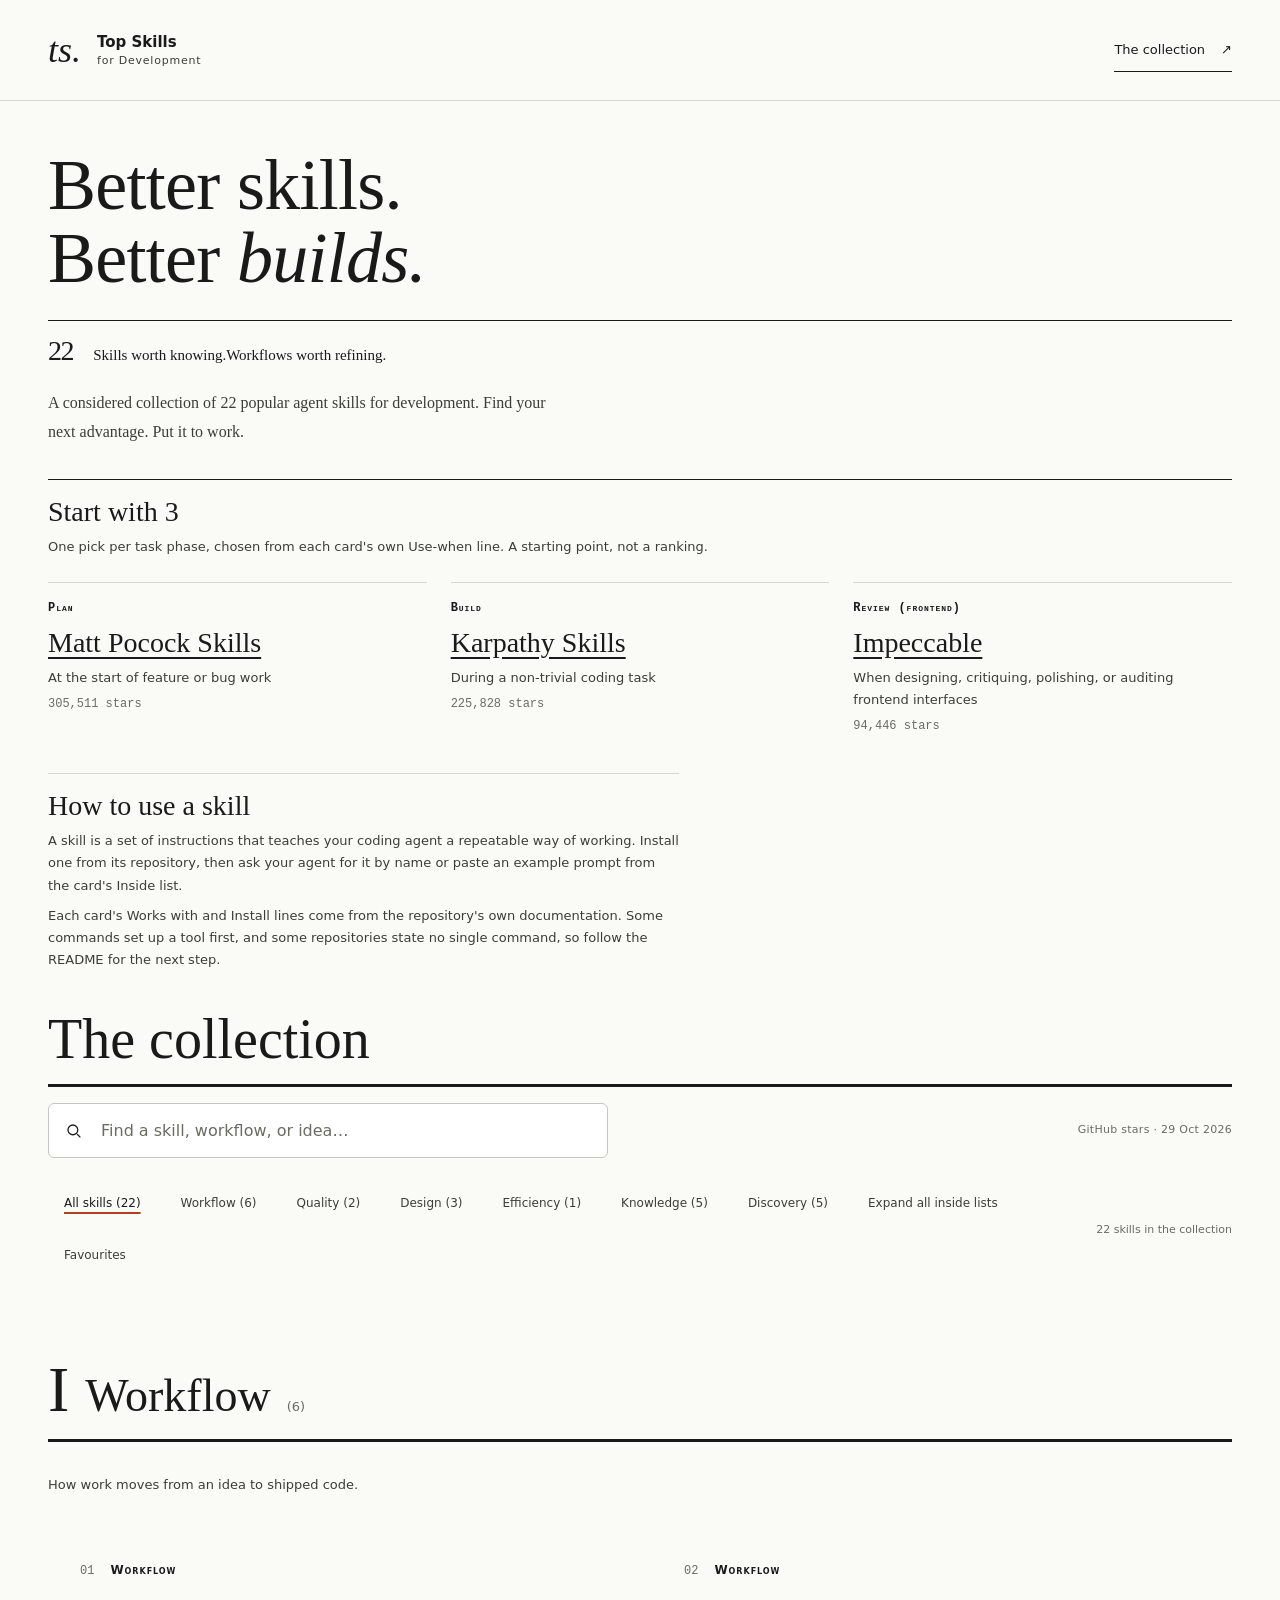
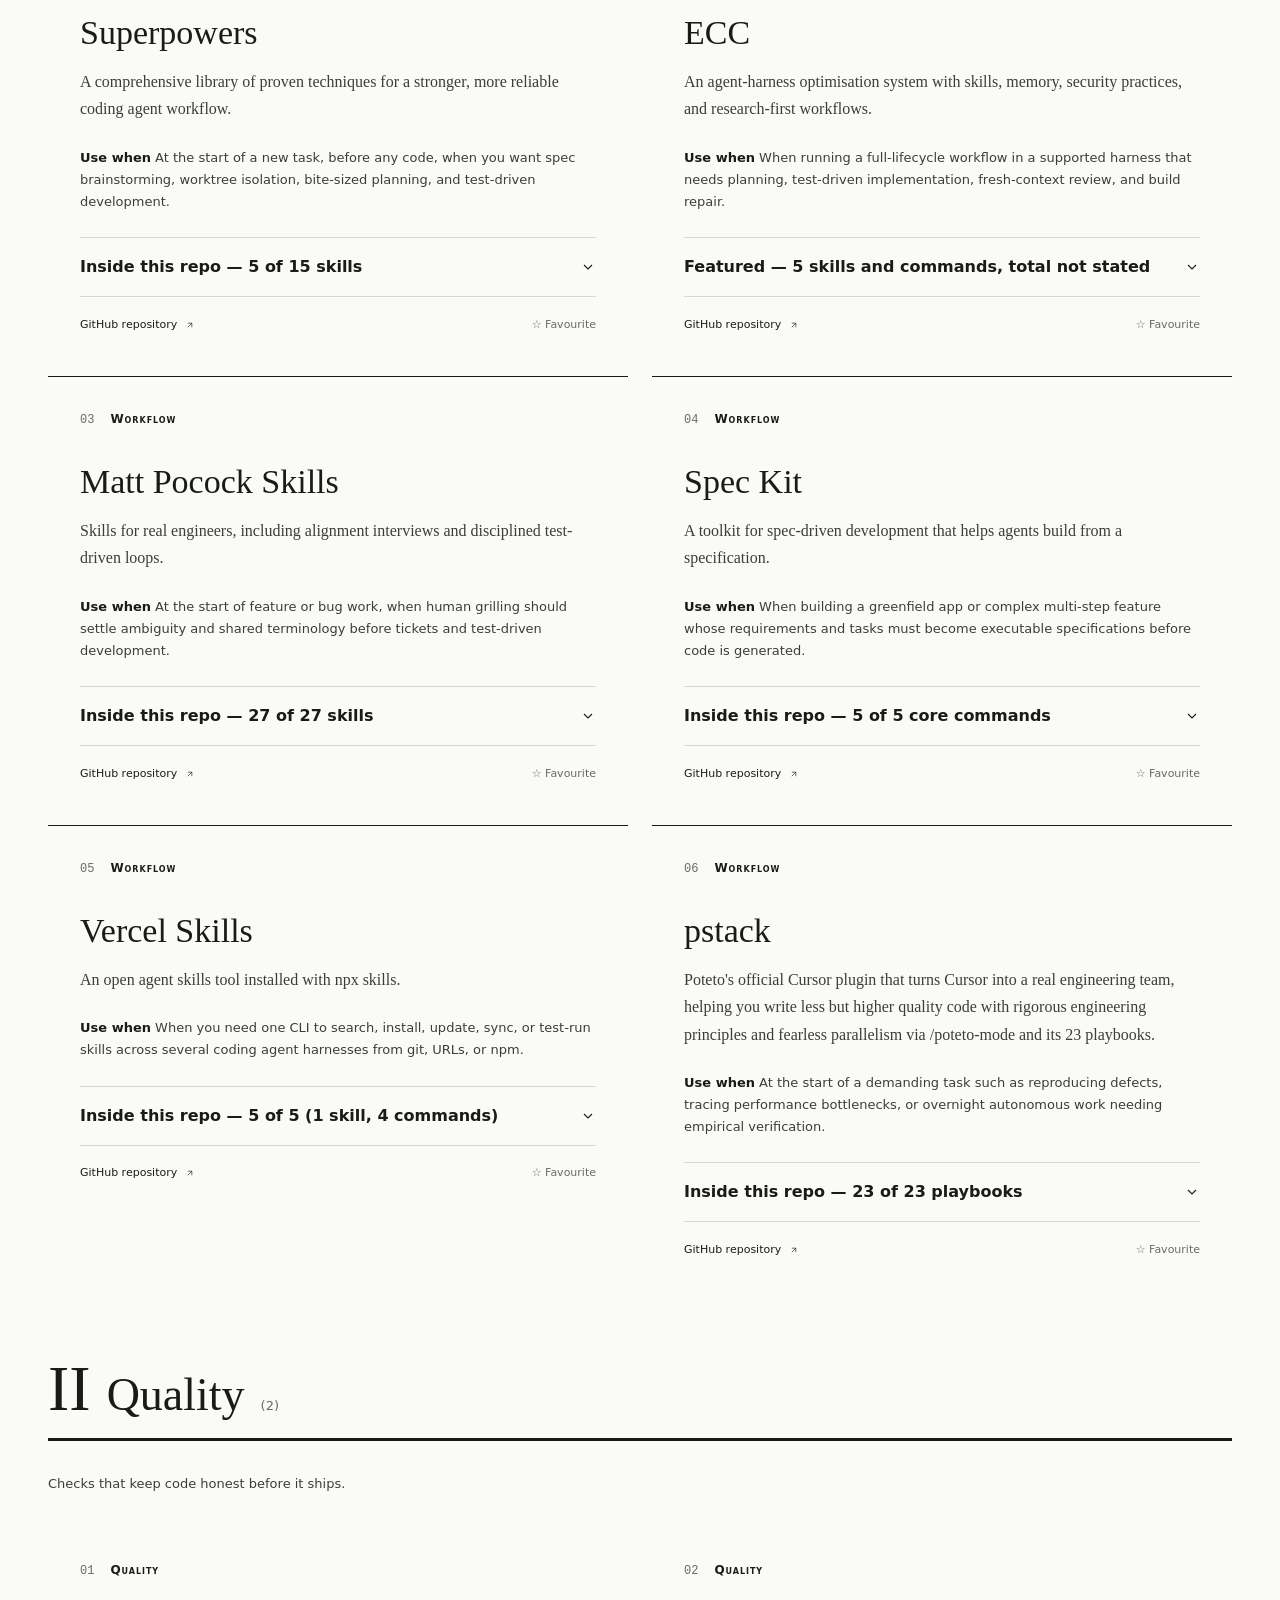
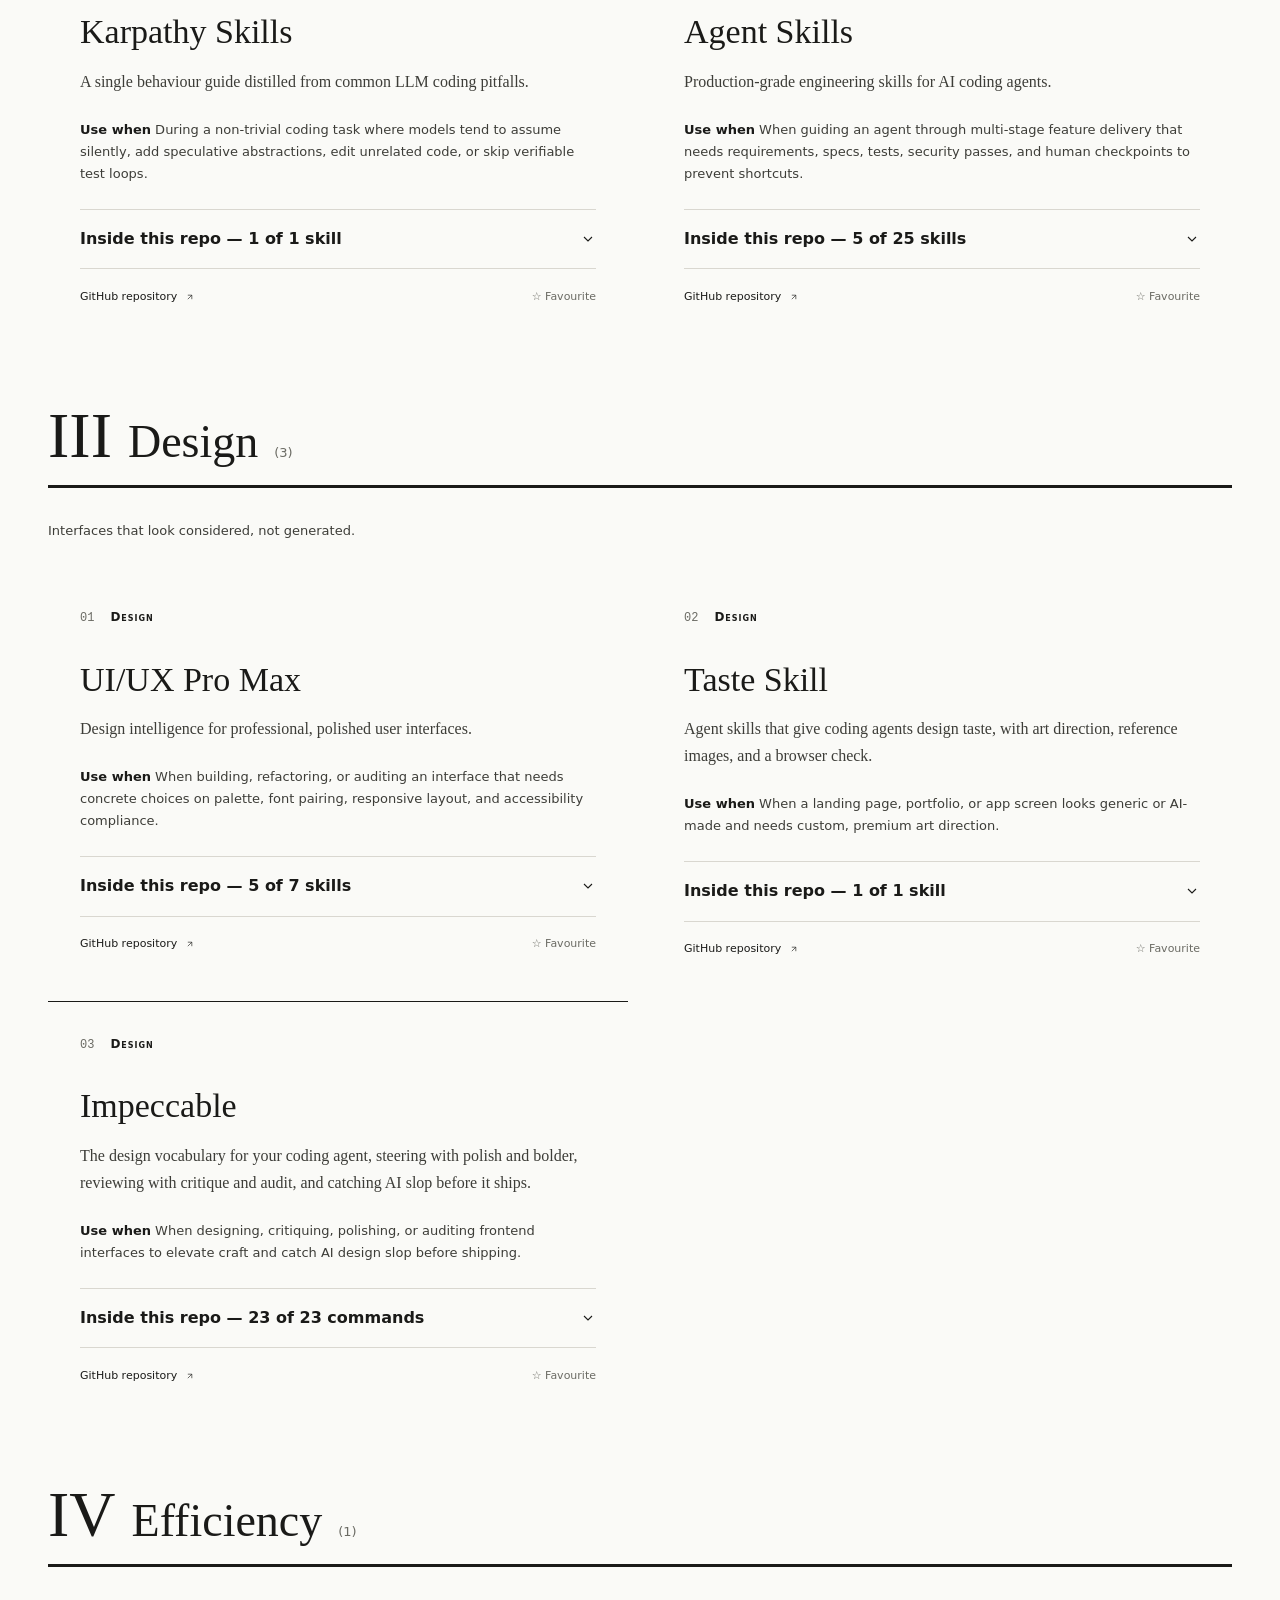
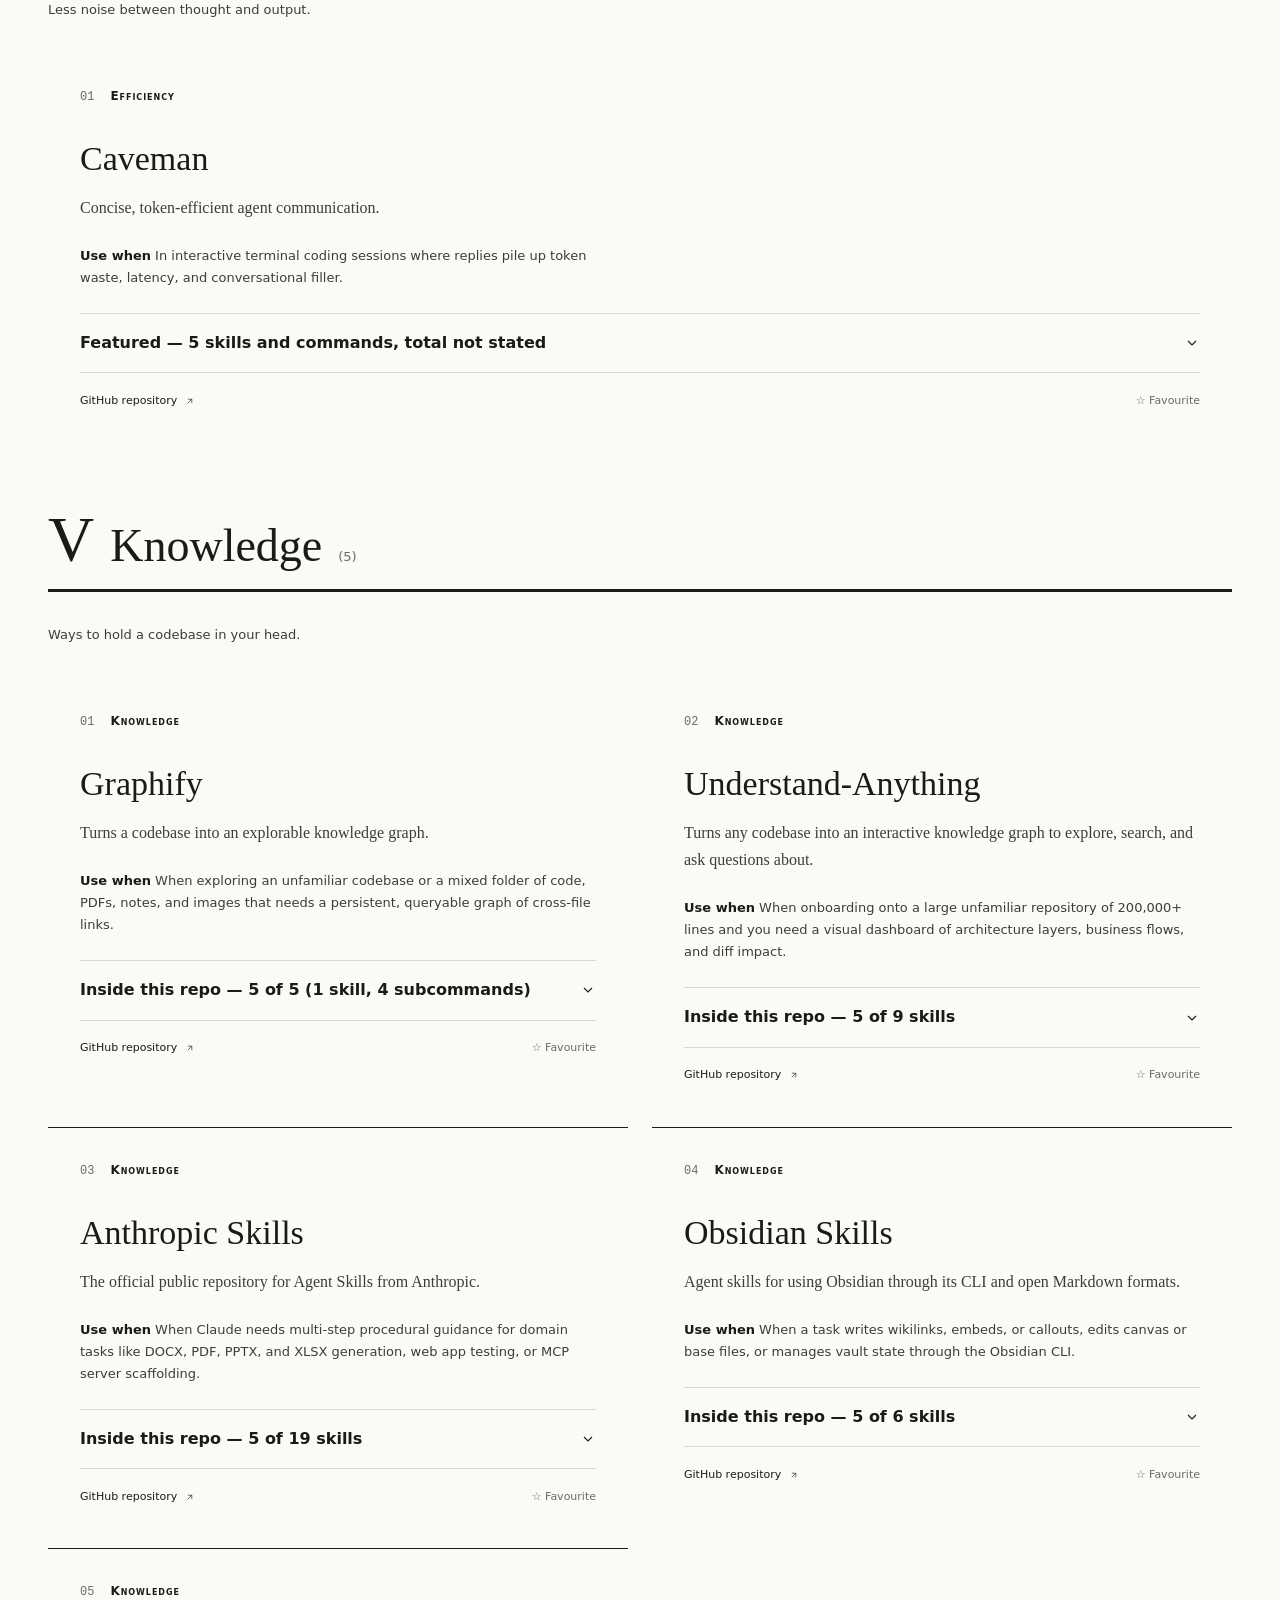
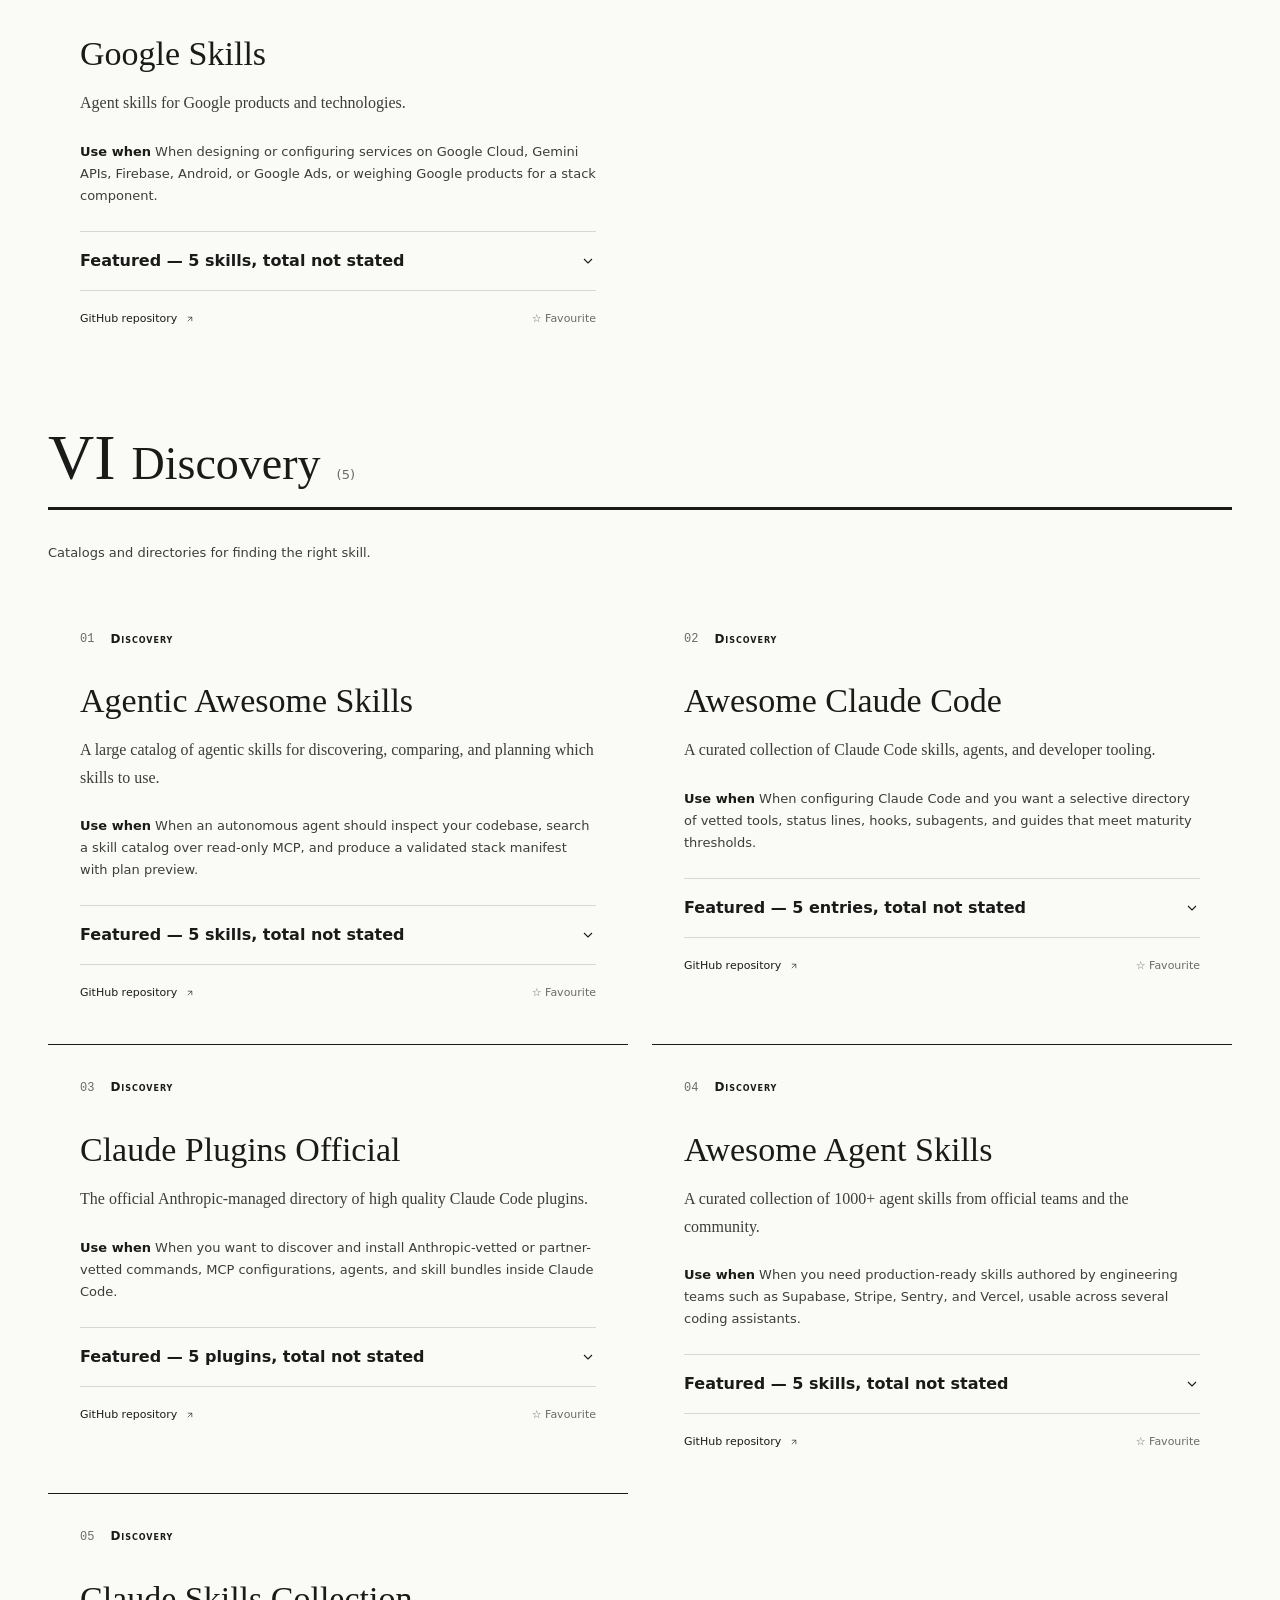
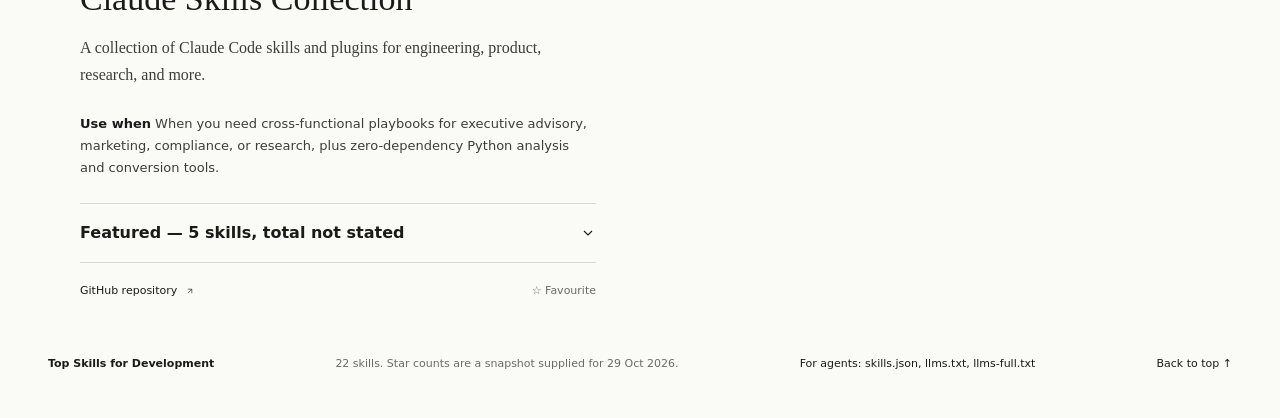
==== commit 50c0d5bf: "Cycle 5: expanded Inside disclosure fixes" ====
--- a/index.html
+++ b/index.html
@@ -22,11 +22,11 @@
  <p class="card-use"><span class="card-use-label">Works with:</span> Claude Code, Codex, Cursor and 12 more</p>
  <p class="inside-meta">Level: Intermediate · GitHub stars: 307,155</p>
  <ul class="inside-list">
- <li><code class="inside-name">brainstorming</code> <span class="item-category">Planning</span> <button type="button" class="item-favourite-button" hidden data-item-favourite-for="skill-1:brainstorming" aria-pressed="false" aria-label="Favourite brainstorming">☆</button> — Explores and clarifies user requirements through iterative questioning before building begins, synthesizing understanding into a written design specification.<p class="example-prompt">Help me brainstorm the requirements and architecture for our new user authentication system before we write any code.</p></li>
- <li><code class="inside-name">using-git-worktrees</code> <span class="item-category">Setup</span> <button type="button" class="item-favourite-button" hidden data-item-favourite-for="skill-1:using-git-worktrees" aria-pressed="false" aria-label="Favourite using-git-worktrees">☆</button> — Provisions an isolated development workspace on a separate branch using harness-native tooling or git worktree fallbacks, verifying clean baseline test status before implementation starts.<p class="example-prompt">Set up an isolated git worktree on a new feature branch and verify a clean test baseline before starting work.</p></li>
- <li><code class="inside-name">writing-plans</code> <span class="item-category">Planning</span> <button type="button" class="item-favourite-button" hidden data-item-favourite-for="skill-1:writing-plans" aria-pressed="false" aria-label="Favourite writing-plans">☆</button> — Decomposes an approved design document into granular, bite-sized tasks (2–5 minutes each) specifying exact file paths, full code implementations, and explicit test verification steps.<p class="example-prompt">Create a granular implementation plan with bite-sized tasks, exact file paths, and test verification steps for our approved design.</p></li>
- <li><code class="inside-name">subagent-driven-development</code> <span class="item-category">Building</span> <button type="button" class="item-favourite-button" hidden data-item-favourite-for="skill-1:subagent-driven-development" aria-pressed="false" aria-label="Favourite subagent-driven-development">☆</button> — Coordinates implementation by dispatching an isolated subagent for each task, followed by two-stage reviews (spec compliance and code quality) after every step.<p class="example-prompt">Execute the plan in docs/superpowers/plans/auth-system.md using subagent-driven development, dispatching fresh subagents with reviews for each task.</p></li>
- <li><code class="inside-name">test-driven-development</code> <span class="item-category">Testing</span> <button type="button" class="item-favourite-button" hidden data-item-favourite-for="skill-1:test-driven-development" aria-pressed="false" aria-label="Favourite test-driven-development">☆</button> — Enforces a strict Red-Green-Refactor discipline that requires writing a failing test and observing it fail before producing the minimal code required to pass.<p class="example-prompt">Implement the user profile service using strict test-driven development by writing a failing test first before adding production code.</p></li>
+ <li><span class="item-head"><code class="inside-name">brainstorming</code> <span class="item-category">Planning</span> <button type="button" class="item-favourite-button" hidden data-item-favourite-for="skill-1:brainstorming" aria-pressed="false" aria-label="Favourite brainstorming">☆</button></span> <span class="item-dash">— </span>Explores and clarifies user requirements through iterative questioning before building begins, synthesizing understanding into a written design specification.<p class="example-prompt">Help me brainstorm the requirements and architecture for our new user authentication system before we write any code.</p></li>
+ <li><span class="item-head"><code class="inside-name">using-git-worktrees</code> <span class="item-category">Setup</span> <button type="button" class="item-favourite-button" hidden data-item-favourite-for="skill-1:using-git-worktrees" aria-pressed="false" aria-label="Favourite using-git-worktrees">☆</button></span> <span class="item-dash">— </span>Provisions an isolated development workspace on a separate branch using harness-native tooling or git worktree fallbacks, verifying clean baseline test status before implementation starts.<p class="example-prompt">Set up an isolated git worktree on a new feature branch and verify a clean test baseline before starting work.</p></li>
+ <li><span class="item-head"><code class="inside-name">writing-plans</code> <span class="item-category">Planning</span> <button type="button" class="item-favourite-button" hidden data-item-favourite-for="skill-1:writing-plans" aria-pressed="false" aria-label="Favourite writing-plans">☆</button></span> <span class="item-dash">— </span>Decomposes an approved design document into granular, bite-sized tasks (2–5 minutes each) specifying exact file paths, full code implementations, and explicit test verification steps.<p class="example-prompt">Create a granular implementation plan with bite-sized tasks, exact file paths, and test verification steps for our approved design.</p></li>
+ <li><span class="item-head"><code class="inside-name">subagent-driven-development</code> <span class="item-category">Building</span> <button type="button" class="item-favourite-button" hidden data-item-favourite-for="skill-1:subagent-driven-development" aria-pressed="false" aria-label="Favourite subagent-driven-development">☆</button></span> <span class="item-dash">— </span>Coordinates implementation by dispatching an isolated subagent for each task, followed by two-stage reviews (spec compliance and code quality) after every step.<p class="example-prompt">Execute the plan in docs/superpowers/plans/auth-system.md using subagent-driven development, dispatching fresh subagents with reviews for each task.</p></li>
+ <li><span class="item-head"><code class="inside-name">test-driven-development</code> <span class="item-category">Testing</span> <button type="button" class="item-favourite-button" hidden data-item-favourite-for="skill-1:test-driven-development" aria-pressed="false" aria-label="Favourite test-driven-development">☆</button></span> <span class="item-dash">— </span>Enforces a strict Red-Green-Refactor discipline that requires writing a failing test and observing it fail before producing the minimal code required to pass.<p class="example-prompt">Implement the user profile service using strict test-driven development by writing a failing test first before adding production code.</p></li>
  </ul>
  </details>
  <div class="card-footer"><a href="https://github.com/obra/superpowers" target="_blank" rel="noopener noreferrer" aria-label="Superpowers original GitHub repository (opens in new tab)">GitHub repository <svg viewBox="0 0 24 24" fill="none" stroke="currentColor" stroke-width="1.6" aria-hidden="true"><use href="#icon-external-link"/></svg></a><button type="button" class="favourite-button" hidden data-favourite-for="skill-1" aria-pressed="false" aria-label="Favourite Superpowers">☆ Favourite</button></div>
@@ -42,11 +42,11 @@
  <p class="card-use"><span class="card-use-label">Works with:</span> Claude Code, Codex, Cursor and 12 more</p>
  <p class="inside-meta">Level: Advanced · GitHub stars: 291,489</p>
  <ul class="inside-list">
- <li><code class="inside-name">tdd-workflow</code> <span class="item-category">Testing</span> <button type="button" class="item-favourite-button" hidden data-item-favourite-for="skill-2:tdd-workflow" aria-pressed="false" aria-label="Favourite tdd-workflow">☆</button> — Directs a complete test-driven development cycle requiring a failing test prior to code implementation, followed by incremental greening and refactoring targeting 80%+ test coverage across unit, integration, and E2E suites.<p class="example-prompt">Reproduce the shopping cart checkout bug with a failing test first, then use tdd-workflow to implement the fix.</p></li>
- <li><code class="inside-name">/ecc:plan</code> <span class="item-category">Planning</span> <button type="button" class="item-favourite-button" hidden data-item-favourite-for="skill-2:/ecc:plan" aria-pressed="false" aria-label="Favourite /ecc:plan">☆</button> — Clarifies user requirements, assesses architectural and operational risks, and structures a step-by-step implementation plan while halting for explicit confirmation before code edits occur.<p class="example-prompt">/ecc:plan &quot;Implement user authentication with JWT tokens, role-based access control, and password reset endpoints in our API.&quot;</p></li>
- <li><code class="inside-name">/code-review</code> <span class="item-category">Review</span> <button type="button" class="item-favourite-button" hidden data-item-favourite-for="skill-2:/code-review" aria-pressed="false" aria-label="Favourite /code-review">☆</button> — Conducts a structured, fresh-context code review on uncommitted local modifications or GitHub pull requests using a multi-phase checklist for bugs, style, and security.<p class="example-prompt">/code-review Run a fresh-context review on uncommitted local modifications to check for bugs, styling issues, and potential security vulnerabilities.</p></li>
- <li><code class="inside-name">/build-fix</code> <span class="item-category">Debugging</span> <button type="button" class="item-favourite-button" hidden data-item-favourite-for="skill-2:/build-fix" aria-pressed="false" aria-label="Favourite /build-fix">☆</button> — Inspects the repository to detect its active build system and iteratively resolves compiler, linter, and type-check errors using minimal, localized changes.<p class="example-prompt">/build-fix Inspect the repository build system and incrementally resolve all TypeScript compiler and linter errors using minimal, localized changes.</p></li>
- <li><code class="inside-name">security-scan</code> <span class="item-category">Review</span> <button type="button" class="item-favourite-button" hidden data-item-favourite-for="skill-2:security-scan" aria-pressed="false" aria-label="Favourite security-scan">☆</button> — Scans the agent harness setup (`.claude/` directory, MCP servers, hooks, and prompt guidelines) for configuration flaws, injection vulnerabilities, and credential exposure using AgentShield.<p class="example-prompt">/security-scan .claude/ to audit our configuration for hardcoded secrets, injection vulnerabilities, and overly permissive MCP server settings.</p></li>
+ <li><span class="item-head"><code class="inside-name">tdd-workflow</code> <span class="item-category">Testing</span> <button type="button" class="item-favourite-button" hidden data-item-favourite-for="skill-2:tdd-workflow" aria-pressed="false" aria-label="Favourite tdd-workflow">☆</button></span> <span class="item-dash">— </span>Directs a complete test-driven development cycle requiring a failing test prior to code implementation, followed by incremental greening and refactoring targeting 80%+ test coverage across unit, integration, and E2E suites.<p class="example-prompt">Reproduce the shopping cart checkout bug with a failing test first, then use tdd-workflow to implement the fix.</p></li>
+ <li><span class="item-head"><code class="inside-name">/ecc:plan</code> <span class="item-category">Planning</span> <button type="button" class="item-favourite-button" hidden data-item-favourite-for="skill-2:/ecc:plan" aria-pressed="false" aria-label="Favourite /ecc:plan">☆</button></span> <span class="item-dash">— </span>Clarifies user requirements, assesses architectural and operational risks, and structures a step-by-step implementation plan while halting for explicit confirmation before code edits occur.<p class="example-prompt">/ecc:plan &quot;Implement user authentication with JWT tokens, role-based access control, and password reset endpoints in our API.&quot;</p></li>
+ <li><span class="item-head"><code class="inside-name">/code-review</code> <span class="item-category">Review</span> <button type="button" class="item-favourite-button" hidden data-item-favourite-for="skill-2:/code-review" aria-pressed="false" aria-label="Favourite /code-review">☆</button></span> <span class="item-dash">— </span>Conducts a structured, fresh-context code review on uncommitted local modifications or GitHub pull requests using a multi-phase checklist for bugs, style, and security.<p class="example-prompt">/code-review Run a fresh-context review on uncommitted local modifications to check for bugs, styling issues, and potential security vulnerabilities.</p></li>
+ <li><span class="item-head"><code class="inside-name">/build-fix</code> <span class="item-category">Debugging</span> <button type="button" class="item-favourite-button" hidden data-item-favourite-for="skill-2:/build-fix" aria-pressed="false" aria-label="Favourite /build-fix">☆</button></span> <span class="item-dash">— </span>Inspects the repository to detect its active build system and iteratively resolves compiler, linter, and type-check errors using minimal, localized changes.<p class="example-prompt">/build-fix Inspect the repository build system and incrementally resolve all TypeScript compiler and linter errors using minimal, localized changes.</p></li>
+ <li><span class="item-head"><code class="inside-name">security-scan</code> <span class="item-category">Review</span> <button type="button" class="item-favourite-button" hidden data-item-favourite-for="skill-2:security-scan" aria-pressed="false" aria-label="Favourite security-scan">☆</button></span> <span class="item-dash">— </span>Scans the agent harness setup (`.claude/` directory, MCP servers, hooks, and prompt guidelines) for configuration flaws, injection vulnerabilities, and credential exposure using AgentShield.<p class="example-prompt">/security-scan .claude/ to audit our configuration for hardcoded secrets, injection vulnerabilities, and overly permissive MCP server settings.</p></li>
  </ul>
  <p class="inside-note">Featured entries, not the whole catalog.</p>
  </details>
@@ -63,33 +63,33 @@
  <p class="card-use"><span class="card-use-label">Works with:</span> Claude Code, Codex, Cursor and 7 more</p>
  <p class="inside-meta">Level: Intermediate · GitHub stars: 305,511</p>
  <ul class="inside-list">
- <li><code class="inside-name">grill-with-docs</code> <span class="item-category">Planning</span> <button type="button" class="item-favourite-button" hidden data-item-favourite-for="skill-4:grill-with-docs" aria-pressed="false" aria-label="Favourite grill-with-docs">☆</button> — Interrogates the user in depth about planned changes while writing Architecture Decision Records (ADRs) and maintaining a ubiquitous project domain glossary (`GLOSSARY.md`) before work starts.<p class="example-prompt">/grill-with-docs Interview me about our proposed caching architecture while recording architectural decision records and updating our project glossary.</p></li>
- <li><code class="inside-name">grill-me</code> <span class="item-category">Planning</span> <button type="button" class="item-favourite-button" hidden data-item-favourite-for="skill-4:grill-me" aria-pressed="false" aria-label="Favourite grill-me">☆</button> — Recursively interviews the user on an idea, plan, or general proposal until every branch of the design decision tree is explored and aligned.<p class="example-prompt">/grill-me Interview me relentlessly about my proposal for a team on-call rotation until every branch of the plan is resolved.</p></li>
- <li><code class="inside-name">to-spec</code> <span class="item-category">Planning</span> <button type="button" class="item-favourite-button" hidden data-item-favourite-for="skill-4:to-spec" aria-pressed="false" aria-label="Favourite to-spec">☆</button> — Turns a grilled understanding into a written specification, with implementation seams agreed up front before tickets are cut.<p class="example-prompt">/to-spec Turn our conversation into a complete feature specification, proposing test seams and publishing it to our issue tracker.</p></li>
- <li><code class="inside-name">implement</code> <span class="item-category">Building</span> <button type="button" class="item-favourite-button" hidden data-item-favourite-for="skill-4:implement" aria-pressed="false" aria-label="Favourite implement">☆</button> — Executes tasks defined by a specification or ticket list, triggering `/tdd` across identified seams and terminating with `/code-review` before committing changes.<p class="example-prompt">/implement Build the feature described in ticket #104, using test-driven development at identified seams and running code review before committing.</p></li>
- <li><code class="inside-name">code-review</code> <span class="item-category">Review</span> <button type="button" class="item-favourite-button" hidden data-item-favourite-for="skill-4:code-review" aria-pressed="false" aria-label="Favourite code-review">☆</button> — Performs a dual-axis evaluation of repository diffs comparing code against standards and against the originating spec using parallel, isolated subagents.<p class="example-prompt">Review our current changes since main against repo coding standards and originating issue #45 using parallel subagents for evaluation.</p></li>
- <li><code class="inside-name">ask-matt</code> <span class="item-category">Discovery</span> <button type="button" class="item-favourite-button" hidden data-item-favourite-for="skill-4:ask-matt" aria-pressed="false" aria-label="Favourite ask-matt">☆</button> — Routes user to the right workflow or skill<p class="example-prompt">Use ask-matt to recommend the best skill sequence for turning our auth refactor idea into tested, production-ready code.</p></li>
- <li><code class="inside-name">codebase-design</code> <span class="item-category">Planning</span> <button type="button" class="item-favourite-button" hidden data-item-favourite-for="skill-4:codebase-design" aria-pressed="false" aria-label="Favourite codebase-design">☆</button> — Designs deep modules behind simple seams<p class="example-prompt">Use codebase-design to restructure our payment gateway into a deep module hiding its internal webhook handlers behind one interface.</p></li>
- <li><code class="inside-name">diagnosing-bugs</code> <span class="item-category">Debugging</span> <button type="button" class="item-favourite-button" hidden data-item-favourite-for="skill-4:diagnosing-bugs" aria-pressed="false" aria-label="Favourite diagnosing-bugs">☆</button> — Disciplined loop for hard bugs and failures<p class="example-prompt">Use diagnosing-bugs to build a reproducible failing test for the intermittent session timeout before attempting any speculative code fix.</p></li>
- <li><code class="inside-name">domain-modeling</code> <span class="item-category">Planning</span> <button type="button" class="item-favourite-button" hidden data-item-favourite-for="skill-4:domain-modeling" aria-pressed="false" aria-label="Favourite domain-modeling">☆</button> — Sharpens terms and updates glossary and ADRs<p class="example-prompt">Use domain-modeling to clarify our order fulfillment terminology, resolve naming ambiguities, and update the glossary with our new state transitions.</p></li>
- <li><code class="inside-name">implement-spec</code> <span class="item-category">Building</span> <button type="button" class="item-favourite-button" hidden data-item-favourite-for="skill-4:implement-spec" aria-pressed="false" aria-label="Favourite implement-spec">☆</button> — Executes full spec using concurrent workers<p class="example-prompt">Use implement-spec to execute our completed billing integration spec across parallel implementer subagents on a dedicated feature branch.</p></li>
- <li><code class="inside-name">improve-codebase-architecture</code> <span class="item-category">Understanding</span> <button type="button" class="item-favourite-button" hidden data-item-favourite-for="skill-4:improve-codebase-architecture" aria-pressed="false" aria-label="Favourite improve-codebase-architecture">☆</button> — Finds deep module opportunities in a codebase<p class="example-prompt">Use improve-codebase-architecture to scan our repository for shallow abstractions, generate an interactive HTML report, and suggest deeper seams.</p></li>
- <li><code class="inside-name">pr</code> <span class="item-category">Writing</span> <button type="button" class="item-favourite-button" hidden data-item-favourite-for="skill-4:pr" aria-pressed="false" aria-label="Favourite pr">☆</button> — Formats PR body with summary and verification<p class="example-prompt">Use pr to construct a pull request description including a concise summary, before-and-after verification evidence, and merge risk analysis.</p></li>
- <li><code class="inside-name">prototype</code> <span class="item-category">Building</span> <button type="button" class="item-favourite-button" hidden data-item-favourite-for="skill-4:prototype" aria-pressed="false" aria-label="Favourite prototype">☆</button> — Builds throwaway logic or UI spike prototypes<p class="example-prompt">Use prototype to build a throwaway single-file HTML spike validating our multi-step checkout state machine before writing production code.</p></li>
- <li><code class="inside-name">research</code> <span class="item-category">Research</span> <button type="button" class="item-favourite-button" hidden data-item-favourite-for="skill-4:research" aria-pressed="false" aria-label="Favourite research">☆</button> — Investigates primary sources into repo docs<p class="example-prompt">Use research to investigate the latest Stripe webhook idempotency guidelines against official documentation and document findings in our repository.</p></li>
- <li><code class="inside-name">retro</code> <span class="item-category">Review</span> <button type="button" class="item-favourite-button" hidden data-item-favourite-for="skill-4:retro" aria-pressed="false" aria-label="Favourite retro">☆</button> — Reviews session to improve agent environment<p class="example-prompt">Use retro to evaluate our recent development session and recommend high-impact improvements to our linter rules, steering docs, and harness.</p></li>
- <li><code class="inside-name">setup-matt-pocock-skills</code> <span class="item-category">Setup</span> <button type="button" class="item-favourite-button" hidden data-item-favourite-for="skill-4:setup-matt-pocock-skills" aria-pressed="false" aria-label="Favourite setup-matt-pocock-skills">☆</button> — Configures tracker, labels, and doc structure<p class="example-prompt">Use setup-matt-pocock-skills to configure our GitHub issue tracker integration, establish triage labels, and initialize our domain documentation layout.</p></li>
- <li><code class="inside-name">tdd</code> <span class="item-category">Testing</span> <button type="button" class="item-favourite-button" hidden data-item-favourite-for="skill-4:tdd" aria-pressed="false" aria-label="Favourite tdd">☆</button> — Drives red-green-refactor vertical slices<p class="example-prompt">Use tdd to implement our token verification logic by writing a failing test first, followed by minimal implementation and refactoring.</p></li>
- <li><code class="inside-name">to-tickets</code> <span class="item-category">Planning</span> <button type="button" class="item-favourite-button" hidden data-item-favourite-for="skill-4:to-tickets" aria-pressed="false" aria-label="Favourite to-tickets">☆</button> — Splits specs into tracer-bullet issue graphs<p class="example-prompt">Use to-tickets to decompose our authentication specification into tracer-bullet tickets declaring explicit dependency edges for our tracking system.</p></li>
- <li><code class="inside-name">triage</code> <span class="item-category">Planning</span> <button type="button" class="item-favourite-button" hidden data-item-favourite-for="skill-4:triage" aria-pressed="false" aria-label="Favourite triage">☆</button> — Processes issues into actionable agent briefs<p class="example-prompt">Use triage to inspect incoming user bug reports, verify reproduction steps, apply triage labels, and draft structured agent-ready implementation briefs.</p></li>
- <li><code class="inside-name">wayfinder</code> <span class="item-category">Planning</span> <button type="button" class="item-favourite-button" hidden data-item-favourite-for="skill-4:wayfinder" aria-pressed="false" aria-label="Favourite wayfinder">☆</button> — Maps multi-session work as decision tickets<p class="example-prompt">Use wayfinder to break our database migration into a decision map of sequential tickets resolving unknowns one step at a time.</p></li>
- <li><code class="inside-name">wizard</code> <span class="item-category">Setup</span> <button type="button" class="item-favourite-button" hidden data-item-favourite-for="skill-4:wizard" aria-pressed="false" aria-label="Favourite wizard">☆</button> — Generates interactive bash setup walkthroughs<p class="example-prompt">Use wizard to generate an interactive bash script that guides our DevOps engineer step-by-step through manual AWS credential provisioning.</p></li>
- <li><code class="inside-name">grilling</code> <span class="item-category">Planning</span> <button type="button" class="item-favourite-button" hidden data-item-favourite-for="skill-4:grilling" aria-pressed="false" aria-label="Favourite grilling">☆</button> — Relentless interview primitive for decisions<p class="example-prompt">Use grilling to relentlessly interview me about our proposed caching strategy until every trade-off and edge case is thoroughly resolved.</p></li>
- <li><code class="inside-name">handoff</code> <span class="item-category">Communication</span> <button type="button" class="item-favourite-button" hidden data-item-favourite-for="skill-4:handoff" aria-pressed="false" aria-label="Favourite handoff">☆</button> — Compacts session context for another agent<p class="example-prompt">Use handoff to summarize our current debugging progress into a concise state document so another agent can continue the task seamlessly.</p></li>
- <li><code class="inside-name">teach</code> <span class="item-category">Communication</span> <button type="button" class="item-favourite-button" hidden data-item-favourite-for="skill-4:teach" aria-pressed="false" aria-label="Favourite teach">☆</button> — Interactive workspace for learning concepts<p class="example-prompt">Use teach to guide me through understanding distributed consensus algorithms with interactive exercises and incremental knowledge checks in this workspace.</p></li>
- <li><code class="inside-name">to-questionnaire</code> <span class="item-category">Planning</span> <button type="button" class="item-favourite-button" hidden data-item-favourite-for="skill-4:to-questionnaire" aria-pressed="false" aria-label="Favourite to-questionnaire">☆</button> — Turns blocked decisions into questionnaires<p class="example-prompt">Use to-questionnaire to create an asynchronous markdown questionnaire for our product manager regarding unresolved user permission requirements and trade-offs.</p></li>
- <li><code class="inside-name">wait-what</code> <span class="item-category">Communication</span> <button type="button" class="item-favourite-button" hidden data-item-favourite-for="skill-4:wait-what" aria-pressed="false" aria-label="Favourite wait-what">☆</button> — Re-explains unclear messages using glossary<p class="example-prompt">Use wait-what to rephrase your previous technical explanation in plain English using terminology already established in our project glossary.</p></li>
- <li><code class="inside-name">writing-for-agents</code> <span class="item-category">Writing</span> <button type="button" class="item-favourite-button" hidden data-item-favourite-for="skill-4:writing-for-agents" aria-pressed="false" aria-label="Favourite writing-for-agents">☆</button> — Guides authoring docs and steering for agents<p class="example-prompt">Use writing-for-agents to craft clear, concise instructions for our team steering guidelines following proven context-pointer and front-loading principles.</p></li>
+ <li><span class="item-head"><code class="inside-name">grill-with-docs</code> <span class="item-category">Planning</span> <button type="button" class="item-favourite-button" hidden data-item-favourite-for="skill-4:grill-with-docs" aria-pressed="false" aria-label="Favourite grill-with-docs">☆</button></span> <span class="item-dash">— </span>Interrogates the user in depth about planned changes while writing Architecture Decision Records (ADRs) and maintaining a ubiquitous project domain glossary (`GLOSSARY.md`) before work starts.<p class="example-prompt">/grill-with-docs Interview me about our proposed caching architecture while recording architectural decision records and updating our project glossary.</p></li>
+ <li><span class="item-head"><code class="inside-name">grill-me</code> <span class="item-category">Planning</span> <button type="button" class="item-favourite-button" hidden data-item-favourite-for="skill-4:grill-me" aria-pressed="false" aria-label="Favourite grill-me">☆</button></span> <span class="item-dash">— </span>Recursively interviews the user on an idea, plan, or general proposal until every branch of the design decision tree is explored and aligned.<p class="example-prompt">/grill-me Interview me relentlessly about my proposal for a team on-call rotation until every branch of the plan is resolved.</p></li>
+ <li><span class="item-head"><code class="inside-name">to-spec</code> <span class="item-category">Planning</span> <button type="button" class="item-favourite-button" hidden data-item-favourite-for="skill-4:to-spec" aria-pressed="false" aria-label="Favourite to-spec">☆</button></span> <span class="item-dash">— </span>Turns a grilled understanding into a written specification, with implementation seams agreed up front before tickets are cut.<p class="example-prompt">/to-spec Turn our conversation into a complete feature specification, proposing test seams and publishing it to our issue tracker.</p></li>
+ <li><span class="item-head"><code class="inside-name">implement</code> <span class="item-category">Building</span> <button type="button" class="item-favourite-button" hidden data-item-favourite-for="skill-4:implement" aria-pressed="false" aria-label="Favourite implement">☆</button></span> <span class="item-dash">— </span>Executes tasks defined by a specification or ticket list, triggering `/tdd` across identified seams and terminating with `/code-review` before committing changes.<p class="example-prompt">/implement Build the feature described in ticket #104, using test-driven development at identified seams and running code review before committing.</p></li>
+ <li><span class="item-head"><code class="inside-name">code-review</code> <span class="item-category">Review</span> <button type="button" class="item-favourite-button" hidden data-item-favourite-for="skill-4:code-review" aria-pressed="false" aria-label="Favourite code-review">☆</button></span> <span class="item-dash">— </span>Performs a dual-axis evaluation of repository diffs comparing code against standards and against the originating spec using parallel, isolated subagents.<p class="example-prompt">Review our current changes since main against repo coding standards and originating issue #45 using parallel subagents for evaluation.</p></li>
+ <li><span class="item-head"><code class="inside-name">ask-matt</code> <span class="item-category">Discovery</span> <button type="button" class="item-favourite-button" hidden data-item-favourite-for="skill-4:ask-matt" aria-pressed="false" aria-label="Favourite ask-matt">☆</button></span> <span class="item-dash">— </span>Routes user to the right workflow or skill<p class="example-prompt">Use ask-matt to recommend the best skill sequence for turning our auth refactor idea into tested, production-ready code.</p></li>
+ <li><span class="item-head"><code class="inside-name">codebase-design</code> <span class="item-category">Planning</span> <button type="button" class="item-favourite-button" hidden data-item-favourite-for="skill-4:codebase-design" aria-pressed="false" aria-label="Favourite codebase-design">☆</button></span> <span class="item-dash">— </span>Designs deep modules behind simple seams<p class="example-prompt">Use codebase-design to restructure our payment gateway into a deep module hiding its internal webhook handlers behind one interface.</p></li>
+ <li><span class="item-head"><code class="inside-name">diagnosing-bugs</code> <span class="item-category">Debugging</span> <button type="button" class="item-favourite-button" hidden data-item-favourite-for="skill-4:diagnosing-bugs" aria-pressed="false" aria-label="Favourite diagnosing-bugs">☆</button></span> <span class="item-dash">— </span>Disciplined loop for hard bugs and failures<p class="example-prompt">Use diagnosing-bugs to build a reproducible failing test for the intermittent session timeout before attempting any speculative code fix.</p></li>
+ <li><span class="item-head"><code class="inside-name">domain-modeling</code> <span class="item-category">Planning</span> <button type="button" class="item-favourite-button" hidden data-item-favourite-for="skill-4:domain-modeling" aria-pressed="false" aria-label="Favourite domain-modeling">☆</button></span> <span class="item-dash">— </span>Sharpens terms and updates glossary and ADRs<p class="example-prompt">Use domain-modeling to clarify our order fulfillment terminology, resolve naming ambiguities, and update the glossary with our new state transitions.</p></li>
+ <li><span class="item-head"><code class="inside-name">implement-spec</code> <span class="item-category">Building</span> <button type="button" class="item-favourite-button" hidden data-item-favourite-for="skill-4:implement-spec" aria-pressed="false" aria-label="Favourite implement-spec">☆</button></span> <span class="item-dash">— </span>Executes full spec using concurrent workers<p class="example-prompt">Use implement-spec to execute our completed billing integration spec across parallel implementer subagents on a dedicated feature branch.</p></li>
+ <li><span class="item-head"><code class="inside-name">improve-codebase-architecture</code> <span class="item-category">Understanding</span> <button type="button" class="item-favourite-button" hidden data-item-favourite-for="skill-4:improve-codebase-architecture" aria-pressed="false" aria-label="Favourite improve-codebase-architecture">☆</button></span> <span class="item-dash">— </span>Finds deep module opportunities in a codebase<p class="example-prompt">Use improve-codebase-architecture to scan our repository for shallow abstractions, generate an interactive HTML report, and suggest deeper seams.</p></li>
+ <li><span class="item-head"><code class="inside-name">pr</code> <span class="item-category">Writing</span> <button type="button" class="item-favourite-button" hidden data-item-favourite-for="skill-4:pr" aria-pressed="false" aria-label="Favourite pr">☆</button></span> <span class="item-dash">— </span>Formats PR body with summary and verification<p class="example-prompt">Use pr to construct a pull request description including a concise summary, before-and-after verification evidence, and merge risk analysis.</p></li>
+ <li><span class="item-head"><code class="inside-name">prototype</code> <span class="item-category">Building</span> <button type="button" class="item-favourite-button" hidden data-item-favourite-for="skill-4:prototype" aria-pressed="false" aria-label="Favourite prototype">☆</button></span> <span class="item-dash">— </span>Builds throwaway logic or UI spike prototypes<p class="example-prompt">Use prototype to build a throwaway single-file HTML spike validating our multi-step checkout state machine before writing production code.</p></li>
+ <li><span class="item-head"><code class="inside-name">research</code> <span class="item-category">Research</span> <button type="button" class="item-favourite-button" hidden data-item-favourite-for="skill-4:research" aria-pressed="false" aria-label="Favourite research">☆</button></span> <span class="item-dash">— </span>Investigates primary sources into repo docs<p class="example-prompt">Use research to investigate the latest Stripe webhook idempotency guidelines against official documentation and document findings in our repository.</p></li>
+ <li><span class="item-head"><code class="inside-name">retro</code> <span class="item-category">Review</span> <button type="button" class="item-favourite-button" hidden data-item-favourite-for="skill-4:retro" aria-pressed="false" aria-label="Favourite retro">☆</button></span> <span class="item-dash">— </span>Reviews session to improve agent environment<p class="example-prompt">Use retro to evaluate our recent development session and recommend high-impact improvements to our linter rules, steering docs, and harness.</p></li>
+ <li><span class="item-head"><code class="inside-name">setup-matt-pocock-skills</code> <span class="item-category">Setup</span> <button type="button" class="item-favourite-button" hidden data-item-favourite-for="skill-4:setup-matt-pocock-skills" aria-pressed="false" aria-label="Favourite setup-matt-pocock-skills">☆</button></span> <span class="item-dash">— </span>Configures tracker, labels, and doc structure<p class="example-prompt">Use setup-matt-pocock-skills to configure our GitHub issue tracker integration, establish triage labels, and initialize our domain documentation layout.</p></li>
+ <li><span class="item-head"><code class="inside-name">tdd</code> <span class="item-category">Testing</span> <button type="button" class="item-favourite-button" hidden data-item-favourite-for="skill-4:tdd" aria-pressed="false" aria-label="Favourite tdd">☆</button></span> <span class="item-dash">— </span>Drives red-green-refactor vertical slices<p class="example-prompt">Use tdd to implement our token verification logic by writing a failing test first, followed by minimal implementation and refactoring.</p></li>
+ <li><span class="item-head"><code class="inside-name">to-tickets</code> <span class="item-category">Planning</span> <button type="button" class="item-favourite-button" hidden data-item-favourite-for="skill-4:to-tickets" aria-pressed="false" aria-label="Favourite to-tickets">☆</button></span> <span class="item-dash">— </span>Splits specs into tracer-bullet issue graphs<p class="example-prompt">Use to-tickets to decompose our authentication specification into tracer-bullet tickets declaring explicit dependency edges for our tracking system.</p></li>
+ <li><span class="item-head"><code class="inside-name">triage</code> <span class="item-category">Planning</span> <button type="button" class="item-favourite-button" hidden data-item-favourite-for="skill-4:triage" aria-pressed="false" aria-label="Favourite triage">☆</button></span> <span class="item-dash">— </span>Processes issues into actionable agent briefs<p class="example-prompt">Use triage to inspect incoming user bug reports, verify reproduction steps, apply triage labels, and draft structured agent-ready implementation briefs.</p></li>
+ <li><span class="item-head"><code class="inside-name">wayfinder</code> <span class="item-category">Planning</span> <button type="button" class="item-favourite-button" hidden data-item-favourite-for="skill-4:wayfinder" aria-pressed="false" aria-label="Favourite wayfinder">☆</button></span> <span class="item-dash">— </span>Maps multi-session work as decision tickets<p class="example-prompt">Use wayfinder to break our database migration into a decision map of sequential tickets resolving unknowns one step at a time.</p></li>
+ <li><span class="item-head"><code class="inside-name">wizard</code> <span class="item-category">Setup</span> <button type="button" class="item-favourite-button" hidden data-item-favourite-for="skill-4:wizard" aria-pressed="false" aria-label="Favourite wizard">☆</button></span> <span class="item-dash">— </span>Generates interactive bash setup walkthroughs<p class="example-prompt">Use wizard to generate an interactive bash script that guides our DevOps engineer step-by-step through manual AWS credential provisioning.</p></li>
+ <li><span class="item-head"><code class="inside-name">grilling</code> <span class="item-category">Planning</span> <button type="button" class="item-favourite-button" hidden data-item-favourite-for="skill-4:grilling" aria-pressed="false" aria-label="Favourite grilling">☆</button></span> <span class="item-dash">— </span>Relentless interview primitive for decisions<p class="example-prompt">Use grilling to relentlessly interview me about our proposed caching strategy until every trade-off and edge case is thoroughly resolved.</p></li>
+ <li><span class="item-head"><code class="inside-name">handoff</code> <span class="item-category">Communication</span> <button type="button" class="item-favourite-button" hidden data-item-favourite-for="skill-4:handoff" aria-pressed="false" aria-label="Favourite handoff">☆</button></span> <span class="item-dash">— </span>Compacts session context for another agent<p class="example-prompt">Use handoff to summarize our current debugging progress into a concise state document so another agent can continue the task seamlessly.</p></li>
+ <li><span class="item-head"><code class="inside-name">teach</code> <span class="item-category">Communication</span> <button type="button" class="item-favourite-button" hidden data-item-favourite-for="skill-4:teach" aria-pressed="false" aria-label="Favourite teach">☆</button></span> <span class="item-dash">— </span>Interactive workspace for learning concepts<p class="example-prompt">Use teach to guide me through understanding distributed consensus algorithms with interactive exercises and incremental knowledge checks in this workspace.</p></li>
+ <li><span class="item-head"><code class="inside-name">to-questionnaire</code> <span class="item-category">Planning</span> <button type="button" class="item-favourite-button" hidden data-item-favourite-for="skill-4:to-questionnaire" aria-pressed="false" aria-label="Favourite to-questionnaire">☆</button></span> <span class="item-dash">— </span>Turns blocked decisions into questionnaires<p class="example-prompt">Use to-questionnaire to create an asynchronous markdown questionnaire for our product manager regarding unresolved user permission requirements and trade-offs.</p></li>
+ <li><span class="item-head"><code class="inside-name">wait-what</code> <span class="item-category">Communication</span> <button type="button" class="item-favourite-button" hidden data-item-favourite-for="skill-4:wait-what" aria-pressed="false" aria-label="Favourite wait-what">☆</button></span> <span class="item-dash">— </span>Re-explains unclear messages using glossary<p class="example-prompt">Use wait-what to rephrase your previous technical explanation in plain English using terminology already established in our project glossary.</p></li>
+ <li><span class="item-head"><code class="inside-name">writing-for-agents</code> <span class="item-category">Writing</span> <button type="button" class="item-favourite-button" hidden data-item-favourite-for="skill-4:writing-for-agents" aria-pressed="false" aria-label="Favourite writing-for-agents">☆</button></span> <span class="item-dash">— </span>Guides authoring docs and steering for agents<p class="example-prompt">Use writing-for-agents to craft clear, concise instructions for our team steering guidelines following proven context-pointer and front-loading principles.</p></li>
  </ul>
  </details>
  <div class="card-footer"><a href="https://github.com/mattpocock/skills" target="_blank" rel="noopener noreferrer" aria-label="Matt Pocock Skills original GitHub repository (opens in new tab)">GitHub repository <svg viewBox="0 0 24 24" fill="none" stroke="currentColor" stroke-width="1.6" aria-hidden="true"><use href="#icon-external-link"/></svg></a><button type="button" class="favourite-button" hidden data-favourite-for="skill-4" aria-pressed="false" aria-label="Favourite Matt Pocock Skills">☆ Favourite</button></div>
@@ -105,11 +105,11 @@
  <p class="card-use"><span class="card-use-label">Works with:</span> Claude Code, Codex, Cursor and 38 more · <span class="card-use-label">Install:</span> <code class="card-use-code">uv tool install specify-cli</code></p>
  <p class="inside-meta">Level: Intermediate · GitHub stars: 143,671</p>
  <ul class="inside-list">
- <li><code class="inside-name">speckit-specify</code> <span class="item-category">Planning</span> <button type="button" class="item-favourite-button" hidden data-item-favourite-for="skill-12:speckit-specify" aria-pressed="false" aria-label="Favourite speckit-specify">☆</button> — Creates or updates a detailed feature specification (`spec.md`) from natural language requirements, defining functional scope, user stories, and technical constraints.<p class="example-prompt">/speckit-specify Build a photo organizer with albums grouped by date and a tile preview of each album.</p></li>
- <li><code class="inside-name">speckit-plan</code> <span class="item-category">Planning</span> <button type="button" class="item-favourite-button" hidden data-item-favourite-for="skill-12:speckit-plan" aria-pressed="false" aria-label="Favourite speckit-plan">☆</button> — Executes implementation planning using design templates to generate technical design artifacts, technology choices, and architectural boundaries.<p class="example-prompt">/speckit-plan Use .NET Aspire with Postgres, Blazor Server for the drag-and-drop frontend, and REST APIs for task management.</p></li>
- <li><code class="inside-name">speckit-tasks</code> <span class="item-category">Planning</span> <button type="button" class="item-favourite-button" hidden data-item-favourite-for="skill-12:speckit-tasks" aria-pressed="false" aria-label="Favourite speckit-tasks">☆</button> — Decomposes the architectural plan and specification into an actionable, dependency-ordered `tasks.md` checklist for systematic implementation.<p class="example-prompt">/speckit-tasks Break down our technical plan into an actionable, dependency-ordered checklist in tasks.md for systematic feature implementation.</p></li>
- <li><code class="inside-name">speckit-implement</code> <span class="item-category">Building</span> <button type="button" class="item-favourite-button" hidden data-item-favourite-for="skill-12:speckit-implement" aria-pressed="false" aria-label="Favourite speckit-implement">☆</button> — Executes the implementation plan by processing and building out each task defined in `tasks.md` with prerequisite validation checks.<p class="example-prompt">/speckit-implement Implement only the Setup and Foundational phases: project scaffolding and the project/task data model with basic CRUD.</p></li>
- <li><code class="inside-name">speckit-converge</code> <span class="item-category">Review</span> <button type="button" class="item-favourite-button" hidden data-item-favourite-for="skill-12:speckit-converge" aria-pressed="false" aria-label="Favourite speckit-converge">☆</button> — Audits the codebase against the spec, plan, and tasks, automatically appending any missing or incomplete work as new tasks to `tasks.md` until full convergence is reached.<p class="example-prompt">/speckit-converge Audit our codebase against the spec, plan, and tasks, appending any missing requirements to tasks.md until fully converged.</p></li>
+ <li><span class="item-head"><code class="inside-name">speckit-specify</code> <span class="item-category">Planning</span> <button type="button" class="item-favourite-button" hidden data-item-favourite-for="skill-12:speckit-specify" aria-pressed="false" aria-label="Favourite speckit-specify">☆</button></span> <span class="item-dash">— </span>Creates or updates a detailed feature specification (`spec.md`) from natural language requirements, defining functional scope, user stories, and technical constraints.<p class="example-prompt">/speckit-specify Build a photo organizer with albums grouped by date and a tile preview of each album.</p></li>
+ <li><span class="item-head"><code class="inside-name">speckit-plan</code> <span class="item-category">Planning</span> <button type="button" class="item-favourite-button" hidden data-item-favourite-for="skill-12:speckit-plan" aria-pressed="false" aria-label="Favourite speckit-plan">☆</button></span> <span class="item-dash">— </span>Executes implementation planning using design templates to generate technical design artifacts, technology choices, and architectural boundaries.<p class="example-prompt">/speckit-plan Use .NET Aspire with Postgres, Blazor Server for the drag-and-drop frontend, and REST APIs for task management.</p></li>
+ <li><span class="item-head"><code class="inside-name">speckit-tasks</code> <span class="item-category">Planning</span> <button type="button" class="item-favourite-button" hidden data-item-favourite-for="skill-12:speckit-tasks" aria-pressed="false" aria-label="Favourite speckit-tasks">☆</button></span> <span class="item-dash">— </span>Decomposes the architectural plan and specification into an actionable, dependency-ordered `tasks.md` checklist for systematic implementation.<p class="example-prompt">/speckit-tasks Break down our technical plan into an actionable, dependency-ordered checklist in tasks.md for systematic feature implementation.</p></li>
+ <li><span class="item-head"><code class="inside-name">speckit-implement</code> <span class="item-category">Building</span> <button type="button" class="item-favourite-button" hidden data-item-favourite-for="skill-12:speckit-implement" aria-pressed="false" aria-label="Favourite speckit-implement">☆</button></span> <span class="item-dash">— </span>Executes the implementation plan by processing and building out each task defined in `tasks.md` with prerequisite validation checks.<p class="example-prompt">/speckit-implement Implement only the Setup and Foundational phases: project scaffolding and the project/task data model with basic CRUD.</p></li>
+ <li><span class="item-head"><code class="inside-name">speckit-converge</code> <span class="item-category">Review</span> <button type="button" class="item-favourite-button" hidden data-item-favourite-for="skill-12:speckit-converge" aria-pressed="false" aria-label="Favourite speckit-converge">☆</button></span> <span class="item-dash">— </span>Audits the codebase against the spec, plan, and tasks, automatically appending any missing or incomplete work as new tasks to `tasks.md` until full convergence is reached.<p class="example-prompt">/speckit-converge Audit our codebase against the spec, plan, and tasks, appending any missing requirements to tasks.md until fully converged.</p></li>
  </ul>
  </details>
  <div class="card-footer"><a href="https://github.com/github/spec-kit" target="_blank" rel="noopener noreferrer" aria-label="Spec Kit original GitHub repository (opens in new tab)">GitHub repository <svg viewBox="0 0 24 24" fill="none" stroke="currentColor" stroke-width="1.6" aria-hidden="true"><use href="#icon-external-link"/></svg></a><button type="button" class="favourite-button" hidden data-favourite-for="skill-12" aria-pressed="false" aria-label="Favourite Spec Kit">☆ Favourite</button></div>
@@ -125,11 +125,11 @@
  <p class="card-use"><span class="card-use-label">Works with:</span> Claude Code, Codex, Cursor and 75+ more</p>
  <p class="inside-meta">Level: Intermediate · GitHub stars: 37,031</p>
  <ul class="inside-list">
- <li><code class="inside-name">find-skills</code> <span class="item-category">Discovery</span> <button type="button" class="item-favourite-button" hidden data-item-favourite-for="skill-16:find-skills" aria-pressed="false" aria-label="Favourite find-skills">☆</button> — Instructs an AI coding agent on how to query and install agent skills via the Skills CLI when a user requests capabilities not natively supported.<p class="example-prompt">Find a skill for building responsive HTML emails and install it directly into our current project workspace to style newsletters.</p></li>
- <li><code class="inside-name">skills add</code> <span class="item-category">Setup</span> <button type="button" class="item-favourite-button" hidden data-item-favourite-for="skill-16:skills add" aria-pressed="false" aria-label="Favourite skills add">☆</button> — Downloads and installs agent skills from GitHub repositories, URLs, or local paths directly into the active project or globally. <span class="inside-kind">(command)</span><p class="example-prompt">skills add vercel-labs/agent-skills --skill web-design-guidelines to configure our project with responsive layout rules and typography standards.</p></li>
- <li><code class="inside-name">skills find</code> <span class="item-category">Discovery</span> <button type="button" class="item-favourite-button" hidden data-item-favourite-for="skill-16:skills find" aria-pressed="false" aria-label="Favourite skills find">☆</button> — Interactively searches the open agent skills ecosystem by keyword query or scopes results to a specific GitHub owner. <span class="inside-kind">(command)</span><p class="example-prompt">skills find react performance --owner vercel-labs to discover verified optimization skills for our frontend application codebase.</p></li>
- <li><code class="inside-name">skills use</code> <span class="item-category">Setup</span> <button type="button" class="item-favourite-button" hidden data-item-favourite-for="skill-16:skills use" aria-pressed="false" aria-label="Favourite skills use">☆</button> — Generates prompt text or temporarily initializes a coding agent with a specified skill without permanently adding it to project dependencies. <span class="inside-kind">(command)</span><p class="example-prompt">skills use vercel-labs/agent-skills@web-design-guidelines to temporarily load styling rules into this agent session without installing them permanently.</p></li>
- <li><code class="inside-name">skills update</code> <span class="item-category">Setup</span> <button type="button" class="item-favourite-button" hidden data-item-favourite-for="skill-16:skills update" aria-pressed="false" aria-label="Favourite skills update">☆</button> — Checks for and updates installed project and global skills to their latest upstream releases. <span class="inside-kind">(command)</span><p class="example-prompt">skills update to refresh all installed agent skills to their latest upstream versions and check for breaking configuration changes.</p></li>
+ <li><span class="item-head"><code class="inside-name">find-skills</code> <span class="item-category">Discovery</span> <button type="button" class="item-favourite-button" hidden data-item-favourite-for="skill-16:find-skills" aria-pressed="false" aria-label="Favourite find-skills">☆</button></span> <span class="item-dash">— </span>Instructs an AI coding agent on how to query and install agent skills via the Skills CLI when a user requests capabilities not natively supported.<p class="example-prompt">Find a skill for building responsive HTML emails and install it directly into our current project workspace to style newsletters.</p></li>
+ <li><span class="item-head"><code class="inside-name">skills add</code> <span class="item-category">Setup</span> <button type="button" class="item-favourite-button" hidden data-item-favourite-for="skill-16:skills add" aria-pressed="false" aria-label="Favourite skills add">☆</button></span> <span class="item-dash">— </span>Downloads and installs agent skills from GitHub repositories, URLs, or local paths directly into the active project or globally. <span class="inside-kind">(command)</span><p class="example-prompt">skills add vercel-labs/agent-skills --skill web-design-guidelines to configure our project with responsive layout rules and typography standards.</p></li>
+ <li><span class="item-head"><code class="inside-name">skills find</code> <span class="item-category">Discovery</span> <button type="button" class="item-favourite-button" hidden data-item-favourite-for="skill-16:skills find" aria-pressed="false" aria-label="Favourite skills find">☆</button></span> <span class="item-dash">— </span>Interactively searches the open agent skills ecosystem by keyword query or scopes results to a specific GitHub owner. <span class="inside-kind">(command)</span><p class="example-prompt">skills find react performance --owner vercel-labs to discover verified optimization skills for our frontend application codebase.</p></li>
+ <li><span class="item-head"><code class="inside-name">skills use</code> <span class="item-category">Setup</span> <button type="button" class="item-favourite-button" hidden data-item-favourite-for="skill-16:skills use" aria-pressed="false" aria-label="Favourite skills use">☆</button></span> <span class="item-dash">— </span>Generates prompt text or temporarily initializes a coding agent with a specified skill without permanently adding it to project dependencies. <span class="inside-kind">(command)</span><p class="example-prompt">skills use vercel-labs/agent-skills@web-design-guidelines to temporarily load styling rules into this agent session without installing them permanently.</p></li>
+ <li><span class="item-head"><code class="inside-name">skills update</code> <span class="item-category">Setup</span> <button type="button" class="item-favourite-button" hidden data-item-favourite-for="skill-16:skills update" aria-pressed="false" aria-label="Favourite skills update">☆</button></span> <span class="item-dash">— </span>Checks for and updates installed project and global skills to their latest upstream releases. <span class="inside-kind">(command)</span><p class="example-prompt">skills update to refresh all installed agent skills to their latest upstream versions and check for breaking configuration changes.</p></li>
  </ul>
  </details>
  <div class="card-footer"><a href="https://github.com/vercel-labs/skills" target="_blank" rel="noopener noreferrer" aria-label="Vercel Skills original GitHub repository (opens in new tab)">GitHub repository <svg viewBox="0 0 24 24" fill="none" stroke="currentColor" stroke-width="1.6" aria-hidden="true"><use href="#icon-external-link"/></svg></a><button type="button" class="favourite-button" hidden data-favourite-for="skill-16" aria-pressed="false" aria-label="Favourite Vercel Skills">☆ Favourite</button></div>
@@ -145,29 +145,29 @@
  <p class="card-use"><span class="card-use-label">Works with:</span> Claude Code, Cursor</p>
  <p class="inside-meta">Level: Advanced · GitHub stars: 14,487</p>
  <ul class="inside-list">
- <li><code class="inside-name">bug-fix</code> <span class="item-category">Debugging</span> <button type="button" class="item-favourite-button" hidden data-item-favourite-for="skill-20:bug-fix" aria-pressed="false" aria-label="Favourite bug-fix">☆</button> — Mandates reproducing a reported defect directly on the matching target surface first, binary-searching root causes with runtime evidence, and staging a failing repro test commit before landing the fix.<p class="example-prompt">/poteto-mode users get two notifications after a retry: repro first with a failing test, then fix and verify.</p></li>
- <li><code class="inside-name">feature</code> <span class="item-category">Building</span> <button type="button" class="item-favourite-button" hidden data-item-favourite-for="skill-20:feature" aria-pressed="false" aria-label="Favourite feature">☆</button> — Orchestrates implementing new or modified behavior by establishing domain data shapes, conducting parallel architectural exploration, writing a four-dimension throughput checkpoint, and delegating scoped implementation.<p class="example-prompt">/poteto-mode Implement webhook signature verification for inbound Stripe events, establishing domain data shapes and throughput checkpoints before delegating scoped code changes.</p></li>
- <li><code class="inside-name">investigation</code> <span class="item-category">Understanding</span> <button type="button" class="item-favourite-button" hidden data-item-favourite-for="skill-20:investigation" aria-pressed="false" aria-label="Favourite investigation">☆</button> — Executes read-only inquiry into how a subsystem functions or why an architectural decision was made, producing cited explanations and tradeoff matrices without introducing code modifications.<p class="example-prompt">/poteto-mode Investigate how our session expiration and token refresh pipeline works, providing cited code explanations and tradeoff analysis without modifying any files.</p></li>
- <li><code class="inside-name">refactoring</code> <span class="item-category">Building</span> <button type="button" class="item-favourite-button" hidden data-item-favourite-for="skill-20:refactoring" aria-pressed="false" aria-label="Favourite refactoring">☆</button> — Performs behavior-preserving structural alterations by first pinning existing contracts with characterization tests, eliminating dead code, and migrating callers and legacy APIs simultaneously in a single wave.<p class="example-prompt">/poteto-mode Refactor the legacy billing service into modular handlers, pinning existing behavior with characterization tests first to ensure zero functional regressions.</p></li>
- <li><code class="inside-name">perf-issue</code> <span class="item-category">Debugging</span> <button type="button" class="item-favourite-button" hidden data-item-favourite-for="skill-20:perf-issue" aria-pressed="false" aria-label="Favourite perf-issue">☆</button> — Traces measured slowness against an established baseline trace, systematically applies performance mantras in order of cost, and independently verifies post-fix metric improvements before shipping.<p class="example-prompt">/poteto-mode Trace database query latency on the dashboard endpoint against our baseline profile and optimize the slow queries with verified post-fix benchmarks.</p></li>
- <li><code class="inside-name">authoring-a-skill</code> <span class="item-category">Writing</span> <button type="button" class="item-favourite-button" hidden data-item-favourite-for="skill-20:authoring-a-skill" aria-pressed="false" aria-label="Favourite authoring-a-skill">☆</button> — Owns a skill’s voice by validating frontmatter, referenced files, cross-skill links, and structural test cases, deleting prose that changes no decision, then running Opening a PR.<p class="example-prompt">/poteto-mode Author a release-notes skill with valid frontmatter, working cross-skill links, and structural cases, keeping only instructions that change decisions.</p></li>
- <li><code class="inside-name">autonomous-run</code> <span class="item-category">Planning</span> <button type="button" class="item-favourite-button" hidden data-item-favourite-for="skill-20:autonomous-run" aria-pressed="false" aria-label="Favourite autonomous-run">☆</button> — Defines a checkable exit condition, then drives toward it without stopping through evidence-based iterations, event watchers or timed heartbeats, verifying each change and discarding attempts that do not advance it.<p class="example-prompt">/poteto-mode Run until the invoice retry regression passes consistently, defining the exit predicate first and using heartbeats to verify each attempted fix.</p></li>
- <li><code class="inside-name">autopilot-full</code> <span class="item-category">Review</span> <button type="button" class="item-favourite-button" hidden data-item-favourite-for="skill-20:autopilot-full" aria-pressed="false" aria-label="Favourite autopilot-full">☆</button> — Owns verdicts while assigning one owner per PR, requiring independent verification by a swarm that never wrote the code and green CI at each current head before anything merges.<p class="example-prompt">/poteto-mode Coordinate the three billing PRs with one owner each, independent verification swarms, and green CI at each head before allowing merges.</p></li>
- <li><code class="inside-name">autopilot-stack</code> <span class="item-category">Review</span> <button type="button" class="item-favourite-button" hidden data-item-favourite-for="skill-20:autopilot-stack" aria-pressed="false" aria-label="Favourite autopilot-stack">☆</button> — Runs Autopilot-full verification without merging, stopping at verified PRs with green checks at their current heads and handing them to the operator, stacking only PRs that build on others.<p class="example-prompt">/poteto-mode Verify the schema and billing migration PRs as a dependent stack, then hand their current-head verdicts to me without merging.</p></li>
- <li><code class="inside-name">babysit</code> <span class="item-category">Review</span> <button type="button" class="item-favourite-button" hidden data-item-favourite-for="skill-20:babysit" aria-pressed="false" aria-label="Favourite babysit">☆</button> — Owns the merge frontier by declaring a mode, clearing one PR at a time, and stopping where a human decision begins, while leaving the actual landing operation to Shipping.<p class="example-prompt">/poteto-mode Babysit the completed invoice PR stack in drive mode, clearing one PR at a time and stopping when a product decision needs me.</p></li>
- <li><code class="inside-name">eval</code> <span class="item-category">Testing</span> <button type="button" class="item-favourite-button" hidden data-item-favourite-for="skill-20:eval" aria-pressed="false" aria-label="Favourite eval">☆</button> — Owns experiment design through planning, blinding, running, and synthesising results, keeping evaluation language out of candidate environments and prompts while a blinded judge assesses outputs against a private rubric.<p class="example-prompt">/poteto-mode Evaluate two release-note instruction variants with sanitized workspaces, one organic task, and a blinded judge using a private rubric for factual accuracy.</p></li>
- <li><code class="inside-name">hillclimb</code> <span class="item-category">Testing</span> <button type="button" class="item-favourite-button" hidden data-item-favourite-for="skill-20:hillclimb" aria-pressed="false" aria-label="Favourite hillclimb">☆</button> — Owns one metric and experiment integrity through a frozen measurement harness, testing one change at a time, keeping measured improvements or reverting failures, and never claiming wins from inspection alone.<p class="example-prompt">/poteto-mode Reduce dashboard startup latency with a frozen realistic workload, one change per measurement, and a decision log recording every kept or reverted attempt.</p></li>
- <li><code class="inside-name">multi-phase-plan</code> <span class="item-category">Planning</span> <button type="button" class="item-favourite-button" hidden data-item-favourite-for="skill-20:multi-phase-plan" aria-pressed="false" aria-label="Favourite multi-phase-plan">☆</button> — Owns the plan rather than implementation, producing an evidence-backed checklist an owner executes box by box and an operator audits, with dependencies, verification steps, and explicit review gates.<p class="example-prompt">/poteto-mode Plan the billing provider migration as ordered PR checklists with dependencies, evidence requirements, and review gates, without implementing any code.</p></li>
- <li><code class="inside-name">opening-a-pr</code> <span class="item-category">Communication</span> <button type="button" class="item-favourite-button" hidden data-item-favourite-for="skill-20:opening-a-pr" aria-pressed="false" aria-label="Favourite opening-a-pr">☆</button> — Runs at the end of every other playbook, preparing work in a worktree off main and organising small ordered commits so each can become a future independently landable PR.<p class="example-prompt">/poteto-mode Prepare the invoice retry fix for review from a worktree off main, arranging small ordered commits that each form a landable PR.</p></li>
- <li><code class="inside-name">orchestrate</code> <span class="item-category">Planning</span> <button type="button" class="item-favourite-button" hidden data-item-favourite-for="skill-20:orchestrate" aria-pressed="false" aria-label="Favourite orchestrate">☆</button> — Runs the program rather than writing code, deciding which agent owns each piece, checking the evidence each produces, and maintaining authoritative program state in the Project tracker throughout execution.<p class="example-prompt">/poteto-mode Coordinate the checkout migration across scoped agent owners, check their evidence, and maintain dependencies and progress in the Project tracker.</p></li>
- <li><code class="inside-name">pause-safely</code> <span class="item-category">Planning</span> <button type="button" class="item-favourite-button" hidden data-item-favourite-for="skill-20:pause-safely" aria-pressed="false" aria-label="Favourite pause-safely">☆</button> — Owns a clean stop by finishing or backing out of the atomic step, taking no irreversible action, and leaving a durable wip checkpoint with a resume note for a cold-start agent.<p class="example-prompt">/poteto-mode Pause the checkout migration at a safe boundary, checkpoint unfinished work, and record verified progress, current state, and the first action for resumption.</p></li>
- <li><code class="inside-name">prototype</code> <span class="item-category">Design</span> <button type="button" class="item-favourite-button" hidden data-item-favourite-for="skill-20:prototype" aria-pressed="false" aria-label="Favourite prototype">☆</button> — Owns a design decision through a throwaway instrument, exploring alternatives quickly in an isolated scratch directory, observing their behaviour, and handing the chosen direction to Feature for the real build.<p class="example-prompt">/poteto-mode Prototype compact and spacious invoice tables behind a switcher in a scratch directory, observe their interactions, and recommend a direction for Feature.</p></li>
- <li><code class="inside-name">runtime-forensics</code> <span class="item-category">Debugging</span> <button type="button" class="item-favourite-button" hidden data-item-favourite-for="skill-20:runtime-forensics" aria-pressed="false" aria-label="Favourite runtime-forensics">☆</button> — Owns diagnosis from a live process by capturing a profile, heap snapshot, or CDP trace, reducing it to the smoking gun, and proving the mechanism before delivering a cited diagnosis.<p class="example-prompt">/poteto-mode Capture a heap snapshot from the running invoice dashboard, trace retained subscriptions to their GC roots, and deliver a cited diagnosis before proposing fixes.</p></li>
- <li><code class="inside-name">session-pickup</code> <span class="item-category">Understanding</span> <button type="button" class="item-favourite-button" hidden data-item-favourite-for="skill-20:session-pickup" aria-pressed="false" aria-label="Favourite session-pickup">☆</button> — Owns the resume point by reading the prior transcript, cloud URL, or pushed branch first, reconstructing completed and pending work without redoing it, and retaining a reduced timeline in the main thread.<p class="example-prompt">/poteto-mode Resume the invoice migration from its pushed branch and prior transcript, identify completed work and pending decisions, and continue from the recorded resume point.</p></li>
- <li><code class="inside-name">shipping</code> <span class="item-category">Review</span> <button type="button" class="item-favourite-button" hidden data-item-favourite-for="skill-20:shipping" aria-pressed="false" aria-label="Favourite shipping">☆</button> — Owns what lands by verifying each PR independently, landing only the verified contiguous run from the root, confirming each merge, and keeping hands off the stack while it lands.<p class="example-prompt">/poteto-mode Ship the verified billing stack from its root through its approved ceiling, confirming each merge and preserving the remaining stack while it lands.</p></li>
- <li><code class="inside-name">trace-forensics</code> <span class="item-category">Debugging</span> <button type="button" class="item-favourite-button" hidden data-item-favourite-for="skill-20:trace-forensics" aria-pressed="false" aria-label="Favourite trace-forensics">☆</button> — Owns diagnosis from an existing artifact by identifying its format, parsing it with generic tooling, reducing it to a source-attributed finding, and distinguishing confirmed causes from hypotheses without a live rerun.<p class="example-prompt">/poteto-mode Analyze the saved checkout CPU profile with a generic parser, identify the hot call path and source symbols, and report the strongest supported diagnosis.</p></li>
- <li><code class="inside-name">visual-parity</code> <span class="item-category">Testing</span> <button type="button" class="item-favourite-button" hidden data-item-favourite-for="skill-20:visual-parity" aria-pressed="false" aria-label="Favourite visual-parity">☆</button> — Owns pixel-exact equivalence by establishing the baseline before migration, moving one component at a time, and verifying zero image diff without changing the harness or tampering with baseline images.<p class="example-prompt">/poteto-mode Migrate the invoice status component against its existing screenshot baseline, checking every state by image diff and preserving the harness and baseline images.</p></li>
- <li><code class="inside-name">worktree-cleanup</code> <span class="item-category">Setup</span> <button type="button" class="item-favourite-button" hidden data-item-favourite-for="skill-20:worktree-cleanup" aria-pressed="false" aria-label="Favourite worktree-cleanup">☆</button> — Snapshots and audits worktrees and simulator state using paths from worktree list, classifying size, age, merge state, uncommitted work, and PR state before checking active usage and pruning confirmed candidates.<p class="example-prompt">/poteto-mode Audit worktrees and simulator storage, classify candidates from worktree list, cross-check active chats, and hold any uncommitted work for my decision.</p></li>
+ <li><span class="item-head"><code class="inside-name">bug-fix</code> <span class="item-category">Debugging</span> <button type="button" class="item-favourite-button" hidden data-item-favourite-for="skill-20:bug-fix" aria-pressed="false" aria-label="Favourite bug-fix">☆</button></span> <span class="item-dash">— </span>Mandates reproducing a reported defect directly on the matching target surface first, binary-searching root causes with runtime evidence, and staging a failing repro test commit before landing the fix.<p class="example-prompt">/poteto-mode users get two notifications after a retry: repro first with a failing test, then fix and verify.</p></li>
+ <li><span class="item-head"><code class="inside-name">feature</code> <span class="item-category">Building</span> <button type="button" class="item-favourite-button" hidden data-item-favourite-for="skill-20:feature" aria-pressed="false" aria-label="Favourite feature">☆</button></span> <span class="item-dash">— </span>Orchestrates implementing new or modified behavior by establishing domain data shapes, conducting parallel architectural exploration, writing a four-dimension throughput checkpoint, and delegating scoped implementation.<p class="example-prompt">/poteto-mode Implement webhook signature verification for inbound Stripe events, establishing domain data shapes and throughput checkpoints before delegating scoped code changes.</p></li>
+ <li><span class="item-head"><code class="inside-name">investigation</code> <span class="item-category">Understanding</span> <button type="button" class="item-favourite-button" hidden data-item-favourite-for="skill-20:investigation" aria-pressed="false" aria-label="Favourite investigation">☆</button></span> <span class="item-dash">— </span>Executes read-only inquiry into how a subsystem functions or why an architectural decision was made, producing cited explanations and tradeoff matrices without introducing code modifications.<p class="example-prompt">/poteto-mode Investigate how our session expiration and token refresh pipeline works, providing cited code explanations and tradeoff analysis without modifying any files.</p></li>
+ <li><span class="item-head"><code class="inside-name">refactoring</code> <span class="item-category">Building</span> <button type="button" class="item-favourite-button" hidden data-item-favourite-for="skill-20:refactoring" aria-pressed="false" aria-label="Favourite refactoring">☆</button></span> <span class="item-dash">— </span>Performs behavior-preserving structural alterations by first pinning existing contracts with characterization tests, eliminating dead code, and migrating callers and legacy APIs simultaneously in a single wave.<p class="example-prompt">/poteto-mode Refactor the legacy billing service into modular handlers, pinning existing behavior with characterization tests first to ensure zero functional regressions.</p></li>
+ <li><span class="item-head"><code class="inside-name">perf-issue</code> <span class="item-category">Debugging</span> <button type="button" class="item-favourite-button" hidden data-item-favourite-for="skill-20:perf-issue" aria-pressed="false" aria-label="Favourite perf-issue">☆</button></span> <span class="item-dash">— </span>Traces measured slowness against an established baseline trace, systematically applies performance mantras in order of cost, and independently verifies post-fix metric improvements before shipping.<p class="example-prompt">/poteto-mode Trace database query latency on the dashboard endpoint against our baseline profile and optimize the slow queries with verified post-fix benchmarks.</p></li>
+ <li><span class="item-head"><code class="inside-name">authoring-a-skill</code> <span class="item-category">Writing</span> <button type="button" class="item-favourite-button" hidden data-item-favourite-for="skill-20:authoring-a-skill" aria-pressed="false" aria-label="Favourite authoring-a-skill">☆</button></span> <span class="item-dash">— </span>Owns a skill’s voice by validating frontmatter, referenced files, cross-skill links, and structural test cases, deleting prose that changes no decision, then running Opening a PR.<p class="example-prompt">/poteto-mode Author a release-notes skill with valid frontmatter, working cross-skill links, and structural cases, keeping only instructions that change decisions.</p></li>
+ <li><span class="item-head"><code class="inside-name">autonomous-run</code> <span class="item-category">Planning</span> <button type="button" class="item-favourite-button" hidden data-item-favourite-for="skill-20:autonomous-run" aria-pressed="false" aria-label="Favourite autonomous-run">☆</button></span> <span class="item-dash">— </span>Defines a checkable exit condition, then drives toward it without stopping through evidence-based iterations, event watchers or timed heartbeats, verifying each change and discarding attempts that do not advance it.<p class="example-prompt">/poteto-mode Run until the invoice retry regression passes consistently, defining the exit predicate first and using heartbeats to verify each attempted fix.</p></li>
+ <li><span class="item-head"><code class="inside-name">autopilot-full</code> <span class="item-category">Review</span> <button type="button" class="item-favourite-button" hidden data-item-favourite-for="skill-20:autopilot-full" aria-pressed="false" aria-label="Favourite autopilot-full">☆</button></span> <span class="item-dash">— </span>Owns verdicts while assigning one owner per PR, requiring independent verification by a swarm that never wrote the code and green CI at each current head before anything merges.<p class="example-prompt">/poteto-mode Coordinate the three billing PRs with one owner each, independent verification swarms, and green CI at each head before allowing merges.</p></li>
+ <li><span class="item-head"><code class="inside-name">autopilot-stack</code> <span class="item-category">Review</span> <button type="button" class="item-favourite-button" hidden data-item-favourite-for="skill-20:autopilot-stack" aria-pressed="false" aria-label="Favourite autopilot-stack">☆</button></span> <span class="item-dash">— </span>Runs Autopilot-full verification without merging, stopping at verified PRs with green checks at their current heads and handing them to the operator, stacking only PRs that build on others.<p class="example-prompt">/poteto-mode Verify the schema and billing migration PRs as a dependent stack, then hand their current-head verdicts to me without merging.</p></li>
+ <li><span class="item-head"><code class="inside-name">babysit</code> <span class="item-category">Review</span> <button type="button" class="item-favourite-button" hidden data-item-favourite-for="skill-20:babysit" aria-pressed="false" aria-label="Favourite babysit">☆</button></span> <span class="item-dash">— </span>Owns the merge frontier by declaring a mode, clearing one PR at a time, and stopping where a human decision begins, while leaving the actual landing operation to Shipping.<p class="example-prompt">/poteto-mode Babysit the completed invoice PR stack in drive mode, clearing one PR at a time and stopping when a product decision needs me.</p></li>
+ <li><span class="item-head"><code class="inside-name">eval</code> <span class="item-category">Testing</span> <button type="button" class="item-favourite-button" hidden data-item-favourite-for="skill-20:eval" aria-pressed="false" aria-label="Favourite eval">☆</button></span> <span class="item-dash">— </span>Owns experiment design through planning, blinding, running, and synthesising results, keeping evaluation language out of candidate environments and prompts while a blinded judge assesses outputs against a private rubric.<p class="example-prompt">/poteto-mode Evaluate two release-note instruction variants with sanitized workspaces, one organic task, and a blinded judge using a private rubric for factual accuracy.</p></li>
+ <li><span class="item-head"><code class="inside-name">hillclimb</code> <span class="item-category">Testing</span> <button type="button" class="item-favourite-button" hidden data-item-favourite-for="skill-20:hillclimb" aria-pressed="false" aria-label="Favourite hillclimb">☆</button></span> <span class="item-dash">— </span>Owns one metric and experiment integrity through a frozen measurement harness, testing one change at a time, keeping measured improvements or reverting failures, and never claiming wins from inspection alone.<p class="example-prompt">/poteto-mode Reduce dashboard startup latency with a frozen realistic workload, one change per measurement, and a decision log recording every kept or reverted attempt.</p></li>
+ <li><span class="item-head"><code class="inside-name">multi-phase-plan</code> <span class="item-category">Planning</span> <button type="button" class="item-favourite-button" hidden data-item-favourite-for="skill-20:multi-phase-plan" aria-pressed="false" aria-label="Favourite multi-phase-plan">☆</button></span> <span class="item-dash">— </span>Owns the plan rather than implementation, producing an evidence-backed checklist an owner executes box by box and an operator audits, with dependencies, verification steps, and explicit review gates.<p class="example-prompt">/poteto-mode Plan the billing provider migration as ordered PR checklists with dependencies, evidence requirements, and review gates, without implementing any code.</p></li>
+ <li><span class="item-head"><code class="inside-name">opening-a-pr</code> <span class="item-category">Communication</span> <button type="button" class="item-favourite-button" hidden data-item-favourite-for="skill-20:opening-a-pr" aria-pressed="false" aria-label="Favourite opening-a-pr">☆</button></span> <span class="item-dash">— </span>Runs at the end of every other playbook, preparing work in a worktree off main and organising small ordered commits so each can become a future independently landable PR.<p class="example-prompt">/poteto-mode Prepare the invoice retry fix for review from a worktree off main, arranging small ordered commits that each form a landable PR.</p></li>
+ <li><span class="item-head"><code class="inside-name">orchestrate</code> <span class="item-category">Planning</span> <button type="button" class="item-favourite-button" hidden data-item-favourite-for="skill-20:orchestrate" aria-pressed="false" aria-label="Favourite orchestrate">☆</button></span> <span class="item-dash">— </span>Runs the program rather than writing code, deciding which agent owns each piece, checking the evidence each produces, and maintaining authoritative program state in the Project tracker throughout execution.<p class="example-prompt">/poteto-mode Coordinate the checkout migration across scoped agent owners, check their evidence, and maintain dependencies and progress in the Project tracker.</p></li>
+ <li><span class="item-head"><code class="inside-name">pause-safely</code> <span class="item-category">Planning</span> <button type="button" class="item-favourite-button" hidden data-item-favourite-for="skill-20:pause-safely" aria-pressed="false" aria-label="Favourite pause-safely">☆</button></span> <span class="item-dash">— </span>Owns a clean stop by finishing or backing out of the atomic step, taking no irreversible action, and leaving a durable wip checkpoint with a resume note for a cold-start agent.<p class="example-prompt">/poteto-mode Pause the checkout migration at a safe boundary, checkpoint unfinished work, and record verified progress, current state, and the first action for resumption.</p></li>
+ <li><span class="item-head"><code class="inside-name">prototype</code> <span class="item-category">Design</span> <button type="button" class="item-favourite-button" hidden data-item-favourite-for="skill-20:prototype" aria-pressed="false" aria-label="Favourite prototype">☆</button></span> <span class="item-dash">— </span>Owns a design decision through a throwaway instrument, exploring alternatives quickly in an isolated scratch directory, observing their behaviour, and handing the chosen direction to Feature for the real build.<p class="example-prompt">/poteto-mode Prototype compact and spacious invoice tables behind a switcher in a scratch directory, observe their interactions, and recommend a direction for Feature.</p></li>
+ <li><span class="item-head"><code class="inside-name">runtime-forensics</code> <span class="item-category">Debugging</span> <button type="button" class="item-favourite-button" hidden data-item-favourite-for="skill-20:runtime-forensics" aria-pressed="false" aria-label="Favourite runtime-forensics">☆</button></span> <span class="item-dash">— </span>Owns diagnosis from a live process by capturing a profile, heap snapshot, or CDP trace, reducing it to the smoking gun, and proving the mechanism before delivering a cited diagnosis.<p class="example-prompt">/poteto-mode Capture a heap snapshot from the running invoice dashboard, trace retained subscriptions to their GC roots, and deliver a cited diagnosis before proposing fixes.</p></li>
+ <li><span class="item-head"><code class="inside-name">session-pickup</code> <span class="item-category">Understanding</span> <button type="button" class="item-favourite-button" hidden data-item-favourite-for="skill-20:session-pickup" aria-pressed="false" aria-label="Favourite session-pickup">☆</button></span> <span class="item-dash">— </span>Owns the resume point by reading the prior transcript, cloud URL, or pushed branch first, reconstructing completed and pending work without redoing it, and retaining a reduced timeline in the main thread.<p class="example-prompt">/poteto-mode Resume the invoice migration from its pushed branch and prior transcript, identify completed work and pending decisions, and continue from the recorded resume point.</p></li>
+ <li><span class="item-head"><code class="inside-name">shipping</code> <span class="item-category">Review</span> <button type="button" class="item-favourite-button" hidden data-item-favourite-for="skill-20:shipping" aria-pressed="false" aria-label="Favourite shipping">☆</button></span> <span class="item-dash">— </span>Owns what lands by verifying each PR independently, landing only the verified contiguous run from the root, confirming each merge, and keeping hands off the stack while it lands.<p class="example-prompt">/poteto-mode Ship the verified billing stack from its root through its approved ceiling, confirming each merge and preserving the remaining stack while it lands.</p></li>
+ <li><span class="item-head"><code class="inside-name">trace-forensics</code> <span class="item-category">Debugging</span> <button type="button" class="item-favourite-button" hidden data-item-favourite-for="skill-20:trace-forensics" aria-pressed="false" aria-label="Favourite trace-forensics">☆</button></span> <span class="item-dash">— </span>Owns diagnosis from an existing artifact by identifying its format, parsing it with generic tooling, reducing it to a source-attributed finding, and distinguishing confirmed causes from hypotheses without a live rerun.<p class="example-prompt">/poteto-mode Analyze the saved checkout CPU profile with a generic parser, identify the hot call path and source symbols, and report the strongest supported diagnosis.</p></li>
+ <li><span class="item-head"><code class="inside-name">visual-parity</code> <span class="item-category">Testing</span> <button type="button" class="item-favourite-button" hidden data-item-favourite-for="skill-20:visual-parity" aria-pressed="false" aria-label="Favourite visual-parity">☆</button></span> <span class="item-dash">— </span>Owns pixel-exact equivalence by establishing the baseline before migration, moving one component at a time, and verifying zero image diff without changing the harness or tampering with baseline images.<p class="example-prompt">/poteto-mode Migrate the invoice status component against its existing screenshot baseline, checking every state by image diff and preserving the harness and baseline images.</p></li>
+ <li><span class="item-head"><code class="inside-name">worktree-cleanup</code> <span class="item-category">Setup</span> <button type="button" class="item-favourite-button" hidden data-item-favourite-for="skill-20:worktree-cleanup" aria-pressed="false" aria-label="Favourite worktree-cleanup">☆</button></span> <span class="item-dash">— </span>Snapshots and audits worktrees and simulator state using paths from worktree list, classifying size, age, merge state, uncommitted work, and PR state before checking active usage and pruning confirmed candidates.<p class="example-prompt">/poteto-mode Audit worktrees and simulator storage, classify candidates from worktree list, cross-check active chats, and hold any uncommitted work for my decision.</p></li>
  </ul>
  </details>
  <div class="card-footer"><a href="https://github.com/cursor/plugins/tree/main/pstack" target="_blank" rel="noopener noreferrer" aria-label="pstack original GitHub repository (opens in new tab)">GitHub repository <svg viewBox="0 0 24 24" fill="none" stroke="currentColor" stroke-width="1.6" aria-hidden="true"><use href="#icon-external-link"/></svg></a><button type="button" class="favourite-button" hidden data-favourite-for="skill-20" aria-pressed="false" aria-label="Favourite pstack">☆ Favourite</button></div>
@@ -187,7 +187,7 @@
  <p class="card-use"><span class="card-use-label">Works with:</span> Claude Code, Cursor</p>
  <p class="inside-meta">Level: Beginner · GitHub stars: 225,828</p>
  <ul class="inside-list">
- <li><code class="inside-name">karpathy-guidelines</code> <span class="item-category">Planning</span> <button type="button" class="item-favourite-button" hidden data-item-favourite-for="skill-3:karpathy-guidelines" aria-pressed="false" aria-label="Favourite karpathy-guidelines">☆</button> — Enforces four foundational behavioral principles (Think Before Coding, Simplicity First, Surgical Changes, and Goal-Driven Execution) to curb AI over-engineering, unstated assumptions, and extraneous edits.<p class="example-prompt">Follow the karpathy-guidelines to add a feature to export user data, clarifying assumptions and delivering minimal surgical changes with verified tests.</p></li>
+ <li><span class="item-head"><code class="inside-name">karpathy-guidelines</code> <span class="item-category">Planning</span> <button type="button" class="item-favourite-button" hidden data-item-favourite-for="skill-3:karpathy-guidelines" aria-pressed="false" aria-label="Favourite karpathy-guidelines">☆</button></span> <span class="item-dash">— </span>Enforces four foundational behavioral principles (Think Before Coding, Simplicity First, Surgical Changes, and Goal-Driven Execution) to curb AI over-engineering, unstated assumptions, and extraneous edits.<p class="example-prompt">Follow the karpathy-guidelines to add a feature to export user data, clarifying assumptions and delivering minimal surgical changes with verified tests.</p></li>
  </ul>
  </details>
  <div class="card-footer"><a href="https://github.com/multica-ai/andrej-karpathy-skills" target="_blank" rel="noopener noreferrer" aria-label="Karpathy Skills original GitHub repository (opens in new tab)">GitHub repository <svg viewBox="0 0 24 24" fill="none" stroke="currentColor" stroke-width="1.6" aria-hidden="true"><use href="#icon-external-link"/></svg></a><button type="button" class="favourite-button" hidden data-favourite-for="skill-3" aria-pressed="false" aria-label="Favourite Karpathy Skills">☆ Favourite</button></div>
@@ -203,11 +203,11 @@
  <p class="card-use"><span class="card-use-label">Works with:</span> Claude Code, Codex, Cursor and 8 more · <span class="card-use-label">Install:</span> <code class="card-use-code">npx skills add addyosmani/agent-skills</code></p>
  <p class="inside-meta">Level: Advanced · GitHub stars: 111,372</p>
  <ul class="inside-list">
- <li><code class="inside-name">/spec</code> <span class="item-category">Planning</span> <button type="button" class="item-favourite-button" hidden data-item-favourite-for="skill-8:/spec" aria-pressed="false" aria-label="Favourite /spec">☆</button> — Authors a comprehensive PRD covering objectives, commands, directory structure, testing strategy, and boundaries before writing any code.<p class="example-prompt">/spec Author a complete product requirements document for adding role-based access control with admin permissions and audit logging before implementation.</p></li>
- <li><code class="inside-name">/plan</code> <span class="item-category">Planning</span> <button type="button" class="item-favourite-button" hidden data-item-favourite-for="skill-8:/plan" aria-pressed="false" aria-label="Favourite /plan">☆</button> — Decomposes specifications into small, atomic, verifiable implementation tasks ordered by dependency with clear acceptance criteria.<p class="example-prompt">/plan Decompose our user authentication specification into small, atomic implementation tasks ordered by dependency with explicit acceptance criteria.</p></li>
- <li><code class="inside-name">/build</code> <span class="item-category">Building</span> <button type="button" class="item-favourite-button" hidden data-item-favourite-for="skill-8:/build" aria-pressed="false" aria-label="Favourite /build">☆</button> — Implements changes in vertical slices—coding, testing, verifying, and committing atomically with safe defaults and feature flags.<p class="example-prompt">/build Implement the user registration slice from our plan, writing tests and verifying functionality before committing each change atomically.</p></li>
- <li><code class="inside-name">/test</code> <span class="item-category">Testing</span> <button type="button" class="item-favourite-button" hidden data-item-favourite-for="skill-8:/test" aria-pressed="false" aria-label="Favourite /test">☆</button> — Enforces a strict Red-Green-Refactor cycle following the test pyramid to verify functional correctness and prevent regressions.<p class="example-prompt">/test Apply a strict Red-Green-Refactor cycle to implement input validation for email signups, writing failing tests first before production code.</p></li>
- <li><code class="inside-name">/review</code> <span class="item-category">Review</span> <button type="button" class="item-favourite-button" hidden data-item-favourite-for="skill-8:/review" aria-pressed="false" aria-label="Favourite /review">☆</button> — Conducts a five-axis pre-merge quality and code health review evaluating architecture, correctness, tests, security, and maintainability.<p class="example-prompt">/review Conduct a five-axis pre-merge review of our authentication pull request, evaluating correctness, architecture, tests, security, and maintainability.</p></li>
+ <li><span class="item-head"><code class="inside-name">/spec</code> <span class="item-category">Planning</span> <button type="button" class="item-favourite-button" hidden data-item-favourite-for="skill-8:/spec" aria-pressed="false" aria-label="Favourite /spec">☆</button></span> <span class="item-dash">— </span>Authors a comprehensive PRD covering objectives, commands, directory structure, testing strategy, and boundaries before writing any code.<p class="example-prompt">/spec Author a complete product requirements document for adding role-based access control with admin permissions and audit logging before implementation.</p></li>
+ <li><span class="item-head"><code class="inside-name">/plan</code> <span class="item-category">Planning</span> <button type="button" class="item-favourite-button" hidden data-item-favourite-for="skill-8:/plan" aria-pressed="false" aria-label="Favourite /plan">☆</button></span> <span class="item-dash">— </span>Decomposes specifications into small, atomic, verifiable implementation tasks ordered by dependency with clear acceptance criteria.<p class="example-prompt">/plan Decompose our user authentication specification into small, atomic implementation tasks ordered by dependency with explicit acceptance criteria.</p></li>
+ <li><span class="item-head"><code class="inside-name">/build</code> <span class="item-category">Building</span> <button type="button" class="item-favourite-button" hidden data-item-favourite-for="skill-8:/build" aria-pressed="false" aria-label="Favourite /build">☆</button></span> <span class="item-dash">— </span>Implements changes in vertical slices—coding, testing, verifying, and committing atomically with safe defaults and feature flags.<p class="example-prompt">/build Implement the user registration slice from our plan, writing tests and verifying functionality before committing each change atomically.</p></li>
+ <li><span class="item-head"><code class="inside-name">/test</code> <span class="item-category">Testing</span> <button type="button" class="item-favourite-button" hidden data-item-favourite-for="skill-8:/test" aria-pressed="false" aria-label="Favourite /test">☆</button></span> <span class="item-dash">— </span>Enforces a strict Red-Green-Refactor cycle following the test pyramid to verify functional correctness and prevent regressions.<p class="example-prompt">/test Apply a strict Red-Green-Refactor cycle to implement input validation for email signups, writing failing tests first before production code.</p></li>
+ <li><span class="item-head"><code class="inside-name">/review</code> <span class="item-category">Review</span> <button type="button" class="item-favourite-button" hidden data-item-favourite-for="skill-8:/review" aria-pressed="false" aria-label="Favourite /review">☆</button></span> <span class="item-dash">— </span>Conducts a five-axis pre-merge quality and code health review evaluating architecture, correctness, tests, security, and maintainability.<p class="example-prompt">/review Conduct a five-axis pre-merge review of our authentication pull request, evaluating correctness, architecture, tests, security, and maintainability.</p></li>
  </ul>
  </details>
  <div class="card-footer"><a href="https://github.com/addyosmani/agent-skills" target="_blank" rel="noopener noreferrer" aria-label="Agent Skills original GitHub repository (opens in new tab)">GitHub repository <svg viewBox="0 0 24 24" fill="none" stroke="currentColor" stroke-width="1.6" aria-hidden="true"><use href="#icon-external-link"/></svg></a><button type="button" class="favourite-button" hidden data-favourite-for="skill-8" aria-pressed="false" aria-label="Favourite Agent Skills">☆ Favourite</button></div>
@@ -227,11 +227,11 @@
  <p class="card-use"><span class="card-use-label">Works with:</span> Claude Code, Codex, Cursor and 21 more · <span class="card-use-label">Install:</span> <code class="card-use-code">npm install -g ui-ux-pro-max-cli</code></p>
  <p class="inside-meta">Level: Intermediate · GitHub stars: 141,949</p>
  <ul class="inside-list">
- <li><code class="inside-name">ui-ux-pro-max</code> <span class="item-category">Design</span> <button type="button" class="item-favourite-button" hidden data-item-favourite-for="skill-5:ui-ux-pro-max" aria-pressed="false" aria-label="Favourite ui-ux-pro-max">☆</button> — Delivers searchable, stack-specific design intelligence across 22 frameworks, covering UI styles, color palettes, font pairings, animations, and UX best practices.<p class="example-prompt">Build a landing page for my SaaS product with dark mode, modern typography pairings, and accessible shadcn/ui components.</p></li>
- <li><code class="inside-name">design-system</code> <span class="item-category">Design</span> <button type="button" class="item-favourite-button" hidden data-item-favourite-for="skill-5:design-system" aria-pressed="false" aria-label="Favourite design-system">☆</button> — Generates multi-tiered design token architectures (primitive, semantic, component), CSS variables, component specifications, and presentation slide structures.<p class="example-prompt">Generate a complete design system for our analytics dashboard, establishing primitive, semantic, and component token layers with CSS variables.</p></li>
- <li><code class="inside-name">ui-styling</code> <span class="item-category">Design</span> <button type="button" class="item-favourite-button" hidden data-item-favourite-for="skill-5:ui-styling" aria-pressed="false" aria-label="Favourite ui-styling">☆</button> — Directs the creation of accessible web interfaces utilizing shadcn/ui components, Tailwind CSS utility patterns, and visual canvas layouts.<p class="example-prompt">Style our user settings dashboard using accessible shadcn/ui components, responsive Tailwind CSS utility classes, and custom dark mode themes.</p></li>
- <li><code class="inside-name">design</code> <span class="item-category">Design</span> <button type="button" class="item-favourite-button" hidden data-item-favourite-for="skill-5:design" aria-pressed="false" aria-label="Favourite design">☆</button> — Coordinates broad branding and graphic deliverables, including logo creation, corporate identity programs, social cards, mockups, and icon generation.<p class="example-prompt">Design a complete brand identity package including modern SVG vector icons, social preview cards, and corporate presentation slide templates.</p></li>
- <li><code class="inside-name">banner-design</code> <span class="item-category">Design</span> <button type="button" class="item-favourite-button" hidden data-item-favourite-for="skill-5:banner-design" aria-pressed="false" aria-label="Favourite banner-design">☆</button> — Designs responsive digital and print banners across social platforms, display advertising, and website hero sections using preset art direction styles.<p class="example-prompt">Create a set of responsive promotional banners for our product launch across Twitter, LinkedIn, and website hero sections using glassmorphism styling.</p></li>
+ <li><span class="item-head"><code class="inside-name">ui-ux-pro-max</code> <span class="item-category">Design</span> <button type="button" class="item-favourite-button" hidden data-item-favourite-for="skill-5:ui-ux-pro-max" aria-pressed="false" aria-label="Favourite ui-ux-pro-max">☆</button></span> <span class="item-dash">— </span>Delivers searchable, stack-specific design intelligence across 22 frameworks, covering UI styles, color palettes, font pairings, animations, and UX best practices.<p class="example-prompt">Build a landing page for my SaaS product with dark mode, modern typography pairings, and accessible shadcn/ui components.</p></li>
+ <li><span class="item-head"><code class="inside-name">design-system</code> <span class="item-category">Design</span> <button type="button" class="item-favourite-button" hidden data-item-favourite-for="skill-5:design-system" aria-pressed="false" aria-label="Favourite design-system">☆</button></span> <span class="item-dash">— </span>Generates multi-tiered design token architectures (primitive, semantic, component), CSS variables, component specifications, and presentation slide structures.<p class="example-prompt">Generate a complete design system for our analytics dashboard, establishing primitive, semantic, and component token layers with CSS variables.</p></li>
+ <li><span class="item-head"><code class="inside-name">ui-styling</code> <span class="item-category">Design</span> <button type="button" class="item-favourite-button" hidden data-item-favourite-for="skill-5:ui-styling" aria-pressed="false" aria-label="Favourite ui-styling">☆</button></span> <span class="item-dash">— </span>Directs the creation of accessible web interfaces utilizing shadcn/ui components, Tailwind CSS utility patterns, and visual canvas layouts.<p class="example-prompt">Style our user settings dashboard using accessible shadcn/ui components, responsive Tailwind CSS utility classes, and custom dark mode themes.</p></li>
+ <li><span class="item-head"><code class="inside-name">design</code> <span class="item-category">Design</span> <button type="button" class="item-favourite-button" hidden data-item-favourite-for="skill-5:design" aria-pressed="false" aria-label="Favourite design">☆</button></span> <span class="item-dash">— </span>Coordinates broad branding and graphic deliverables, including logo creation, corporate identity programs, social cards, mockups, and icon generation.<p class="example-prompt">Design a complete brand identity package including modern SVG vector icons, social preview cards, and corporate presentation slide templates.</p></li>
+ <li><span class="item-head"><code class="inside-name">banner-design</code> <span class="item-category">Design</span> <button type="button" class="item-favourite-button" hidden data-item-favourite-for="skill-5:banner-design" aria-pressed="false" aria-label="Favourite banner-design">☆</button></span> <span class="item-dash">— </span>Designs responsive digital and print banners across social platforms, display advertising, and website hero sections using preset art direction styles.<p class="example-prompt">Create a set of responsive promotional banners for our product launch across Twitter, LinkedIn, and website hero sections using glassmorphism styling.</p></li>
  </ul>
  </details>
  <div class="card-footer"><a href="https://github.com/nextlevelbuilder/ui-ux-pro-max-skill" target="_blank" rel="noopener noreferrer" aria-label="UI/UX Pro Max original GitHub repository (opens in new tab)">GitHub repository <svg viewBox="0 0 24 24" fill="none" stroke="currentColor" stroke-width="1.6" aria-hidden="true"><use href="#icon-external-link"/></svg></a><button type="button" class="favourite-button" hidden data-favourite-for="skill-5" aria-pressed="false" aria-label="Favourite UI/UX Pro Max">☆ Favourite</button></div>
@@ -247,7 +247,7 @@
  <p class="card-use"><span class="card-use-label">Works with:</span> Claude Code, Codex · <span class="card-use-label">Install:</span> <code class="card-use-code">npx skills add https://github.com/Leonxlnx/taste-skill --skill "design-taste-frontend"</code></p>
  <p class="inside-meta">Level: Intermediate · GitHub stars: 105,141</p>
  <ul class="inside-list">
- <li><code class="inside-name">design-taste-frontend</code> <span class="item-category">Design</span> <button type="button" class="item-favourite-button" hidden data-item-favourite-for="skill-21:design-taste-frontend" aria-pressed="false" aria-label="Favourite design-taste-frontend">☆</button> — Applies researched art directions, sources real open-archive media, and enforces an anti-slop house style with automated real-browser screenshot audits for public pages and app screens.<p class="example-prompt">Build a landing page for Ledgerly, an invoicing tool for freelance designers, with pricing and a short FAQ.</p></li>
+ <li><span class="item-head"><code class="inside-name">design-taste-frontend</code> <span class="item-category">Design</span> <button type="button" class="item-favourite-button" hidden data-item-favourite-for="skill-21:design-taste-frontend" aria-pressed="false" aria-label="Favourite design-taste-frontend">☆</button></span> <span class="item-dash">— </span>Applies researched art directions, sources real open-archive media, and enforces an anti-slop house style with automated real-browser screenshot audits for public pages and app screens.<p class="example-prompt">Build a landing page for Ledgerly, an invoicing tool for freelance designers, with pricing and a short FAQ.</p></li>
  </ul>
  <p class="inside-note">Earlier classic variants moved to satellite repos.</p>
  </details>
@@ -264,29 +264,29 @@
  <p class="card-use"><span class="card-use-label">Works with:</span> Claude Code, Codex, Cursor and 17 more · <span class="card-use-label">Install:</span> <code class="card-use-code">npx impeccable install</code></p>
  <p class="inside-meta">Level: Intermediate · GitHub stars: 94,446</p>
  <ul class="inside-list">
- <li><code class="inside-name">init</code> <span class="item-category">Planning</span> <button type="button" class="item-favourite-button" hidden data-item-favourite-for="skill-22:init" aria-pressed="false" aria-label="Favourite init">☆</button> — Runs project discovery once per project, asking only what it cannot infer, and writes PRODUCT.md that every later command reads.<p class="example-prompt">Run /impeccable init for this project, discovering its users, jobs, and constraints and writing the PRODUCT.md every later command will read.</p></li>
- <li><code class="inside-name">polish</code> <span class="item-category">Design</span> <button type="button" class="item-favourite-button" hidden data-item-favourite-for="skill-22:polish" aria-pressed="false" aria-label="Favourite polish">☆</button> — Refines an existing interface for shipping without redesigning it, fixing blockers, missing states, drift, and visual inconsistencies in priority order.<p class="example-prompt">/impeccable polish the settings page, refining it for shipping without redesigning it and fixing missing states and visual inconsistencies first.</p></li>
- <li><code class="inside-name">bolder</code> <span class="item-category">Design</span> <button type="button" class="item-favourite-button" hidden data-item-favourite-for="skill-22:bolder" aria-pressed="false" aria-label="Favourite bolder">☆</button> — Amplifies a safe or bland interface to the conviction the rest of the design system already implies, scoped to the named target only.<p class="example-prompt">/impeccable bolder the pricing cards, amplifying their hierarchy and visual conviction without rebuilding the surrounding page or adding effects.</p></li>
- <li><code class="inside-name">critique</code> <span class="item-category">Review</span> <button type="button" class="item-favourite-button" hidden data-item-favourite-for="skill-22:critique" aria-pressed="false" aria-label="Favourite critique">☆</button> — Scores a design against usability heuristics with dual isolated assessments and detector evidence, ranking what to fix first.<p class="example-prompt">/impeccable critique the pricing cards, scoring the design against usability heuristics and ranking the fixes that matter most first.</p></li>
- <li><code class="inside-name">audit</code> <span class="item-category">Review</span> <button type="button" class="item-favourite-button" hidden data-item-favourite-for="skill-22:audit" aria-pressed="false" aria-label="Favourite audit">☆</button> — Checks accessibility, performance, theming, responsive behaviour, and implementation integrity, ranking findings P0 (blocking) to P3 (polish).<p class="example-prompt">Run /impeccable audit on the checkout flow, checking accessibility, performance, theming, and responsive behaviour and ranking findings from P0 to P3.</p></li>
- <li><code class="inside-name">adapt</code> <span class="item-category">Design</span> <button type="button" class="item-favourite-button" hidden data-item-favourite-for="skill-22:adapt" aria-pressed="false" aria-label="Favourite adapt">☆</button> — Adapts designs across screen sizes, devices, contexts, and platforms by implementing breakpoints, fluid layouts, and touch targets that keep responsive interfaces usable across different viewing conditions.<p class="example-prompt">/impeccable adapt the appointment booking form for phones and tablets, adjusting breakpoints, fluid layouts, and touch targets throughout the flow.</p></li>
- <li><code class="inside-name">animate</code> <span class="item-category">Design</span> <button type="button" class="item-favourite-button" hidden data-item-favourite-for="skill-22:animate" aria-pressed="false" aria-label="Favourite animate">☆</button> — Enhances a feature with purposeful animations, micro-interactions, and motion effects that improve usability and add delight, making transitions and interactions feel more alive without adding decoration for its own sake.<p class="example-prompt">/impeccable animate the file upload panel with progress transitions and completion feedback that help users understand each stage of uploading.</p></li>
- <li><code class="inside-name">clarify</code> <span class="item-category">Writing</span> <button type="button" class="item-favourite-button" hidden data-item-favourite-for="skill-22:clarify" aria-pressed="false" aria-label="Favourite clarify">☆</button> — Improves unclear UX copy, error messages, microcopy, labels, and instructions so interfaces become easier to understand, addressing confusing text and hard-to-follow guidance wherever users need clearer wording.<p class="example-prompt">/impeccable clarify the password reset flow, rewriting its field labels, expired link message, and recovery instructions so users understand their next step.</p></li>
- <li><code class="inside-name">colorize</code> <span class="item-category">Design</span> <button type="button" class="item-favourite-button" hidden data-item-favourite-for="skill-22:colorize" aria-pressed="false" aria-label="Favourite colorize">☆</button> — Adds strategic color to monochromatic features or interfaces that lack visual interest, making dull designs more engaging and expressive with a palette that brings warmth and vibrancy.<p class="example-prompt">/impeccable colorize the gray meal planning dashboard, using strategic color to distinguish meal groups and make the weekly view more engaging.</p></li>
- <li><code class="inside-name">delight</code> <span class="item-category">Design</span> <button type="button" class="item-favourite-button" hidden data-item-favourite-for="skill-22:delight" aria-pressed="false" aria-label="Favourite delight">☆</button> — Adds moments of joy, personality, and unexpected touches that make interfaces memorable and enjoyable to use, elevating functional experiences with details that give everyday interactions a more delightful character.<p class="example-prompt">/impeccable delight the reading tracker with a memorable book completion moment and small touches of personality in its reading milestones.</p></li>
- <li><code class="inside-name">distill</code> <span class="item-category">Design</span> <button type="button" class="item-favourite-button" hidden data-item-favourite-for="skill-22:distill" aria-pressed="false" aria-label="Favourite distill">☆</button> — Strips designs to their essence by removing unnecessary complexity, noise, and elements, simplifying crowded interfaces into cleaner, more focused experiences that retain a simple and powerful design.<p class="example-prompt">/impeccable distill the subscription management screen, removing repeated explanations and unnecessary controls so the current plan and renewal action stand out.</p></li>
- <li><code class="inside-name">document</code> <span class="item-category">Writing</span> <button type="button" class="item-favourite-button" hidden data-item-favourite-for="skill-22:document" aria-pressed="false" aria-label="Favourite document">☆</button> — Generates DESIGN.md in Google Stitch format by extracting colors, typography, spacing, radii, and component patterns from existing code, then confirms descriptive language for atmosphere and color character with the user.<p class="example-prompt">/impeccable document the existing travel planner design system in DESIGN.md, extracting its visual patterns and confirming atmosphere and color descriptions with me.</p></li>
- <li><code class="inside-name">extract</code> <span class="item-category">Design</span> <button type="button" class="item-favourite-button" hidden data-item-favourite-for="skill-22:extract" aria-pressed="false" aria-label="Favourite extract">☆</button> — Pulls reusable patterns, components, and design tokens into the design system, identifying repeated implementations and consolidating them to reduce drift and restore consistency across the codebase.<p class="example-prompt">/impeccable extract the repeated account settings controls into shared components and design tokens, consolidating spacing and field patterns across the settings screens.</p></li>
- <li><code class="inside-name">generate</code> <span class="item-category">Design</span> <button type="button" class="item-favourite-button" hidden data-item-favourite-for="skill-22:generate" aria-pressed="false" aria-label="Favourite generate">☆</button> — Boots live mode, finds the named element on the open page, scrolls to it, and delivers the requested number of design variants for the user to cycle through and accept.<p class="example-prompt">/impeccable generate 3 restrained variants of the membership comparison cards, bringing the named element into view so I can cycle through and accept one.</p></li>
- <li><code class="inside-name">harden</code> <span class="item-category">Building</span> <button type="button" class="item-favourite-button" hidden data-item-favourite-for="skill-22:harden" aria-pressed="false" aria-label="Favourite harden">☆</button> — Makes interfaces production-ready through error handling, internationalization, text overflow fixes, and edge case management, improving resilience when real-world data and unusual input put existing screens under pressure.<p class="example-prompt">/impeccable harden the delivery address form for long international addresses, translated labels, failed submissions, and incomplete customer data before release.</p></li>
- <li><code class="inside-name">layout</code> <span class="item-category">Design</span> <button type="button" class="item-favourite-button" hidden data-item-favourite-for="skill-22:layout" aria-pressed="false" aria-label="Favourite layout">☆</button> — Improves layout, spacing, and visual rhythm by fixing monotonous grids, inconsistent spacing, and weak hierarchy, giving crowded or poorly aligned interfaces a clearer and more coherent composition.<p class="example-prompt">/impeccable layout the inventory overview, fixing its monotonous grid, crowded stock summaries, and inconsistent spacing so the most urgent information leads.</p></li>
- <li><code class="inside-name">live</code> <span class="item-category">Design</span> <button type="button" class="item-favourite-button" hidden data-item-favourite-for="skill-22:live" aria-pressed="false" aria-label="Favourite live">☆</button> — Starts interactive live variant mode on a running dev server, letting users select browser elements and design actions while AI-generated HTML and CSS alternatives hot-swap through HMR.<p class="example-prompt">/impeccable live on the running dev server so I can select the event header in the browser and compare alternative design actions.</p></li>
- <li><code class="inside-name">onboard</code> <span class="item-category">Design</span> <button type="button" class="item-favourite-button" hidden data-item-favourite-for="skill-22:onboard" aria-pressed="false" aria-label="Favourite onboard">☆</button> — Designs onboarding flows, first-run experiences, and empty states that guide new users to value through welcome screens, account setup, progressive disclosure, contextual guidance, and meaningful activation moments.<p class="example-prompt">/impeccable onboard new users of the shared grocery list, designing the first empty state and setup steps through adding their first household item.</p></li>
- <li><code class="inside-name">optimize</code> <span class="item-category">Debugging</span> <button type="button" class="item-favourite-button" hidden data-item-favourite-for="skill-22:optimize" aria-pressed="false" aria-label="Favourite optimize">☆</button> — Diagnoses and fixes UI performance across loading speed, rendering, animations, images, and bundle size, addressing slow or laggy interfaces to make the experience faster and smoother.<p class="example-prompt">/impeccable optimize the photo archive grid, diagnosing slow image loading, rendering delays, and scrolling jank before fixing the largest performance costs.</p></li>
- <li><code class="inside-name">overdrive</code> <span class="item-category">Design</span> <button type="button" class="item-favourite-button" hidden data-item-favourite-for="skill-22:overdrive" aria-pressed="false" aria-label="Favourite overdrive">☆</button> — Pushes interfaces past conventional limits with technically ambitious implementations such as shaders, spring physics, scroll-driven reveals, and 60fps animations, creating extraordinary experiences with strong visual impact.<p class="example-prompt">/impeccable overdrive the astronomy exhibition opening with a shader starfield, spring interactions, and scroll-driven reveals that sustain smooth 60fps motion.</p></li>
- <li><code class="inside-name">quieter</code> <span class="item-category">Design</span> <button type="button" class="item-favourite-button" hidden data-item-favourite-for="skill-22:quieter" aria-pressed="false" aria-label="Favourite quieter">☆</button> — Tones down visually aggressive or overstimulating designs by reducing intensity while preserving quality, giving overwhelming interfaces a calmer, more refined aesthetic when their current treatment feels too loud.<p class="example-prompt">/impeccable quieter the concert ticket dashboard, reducing competing visual intensity so ticket status and entry details feel calm and easy to scan.</p></li>
- <li><code class="inside-name">shape</code> <span class="item-category">Planning</span> <button type="button" class="item-favourite-button" hidden data-item-favourite-for="skill-22:shape" aria-pressed="false" aria-label="Favourite shape">☆</button> — Plans UX and UI before code through a discovery interview, using visual probes when available and producing a user-confirmed design brief that guides the subsequent implementation work.<p class="example-prompt">/impeccable shape a volunteer shift signup flow, interviewing me about coordinator needs and confirming a design brief before any implementation begins.</p></li>
- <li><code class="inside-name">typeset</code> <span class="item-category">Design</span> <button type="button" class="item-favourite-button" hidden data-item-favourite-for="skill-22:typeset" aria-pressed="false" aria-label="Favourite typeset">☆</button> — Improves typography by fixing font choices, hierarchy, sizing, weight, and readability, making interface text feel intentional and giving existing content a more polished and deliberate typographic treatment.<p class="example-prompt">/impeccable typeset the recipe detail page, improving ingredient readability, instruction hierarchy, font sizing, and weight so cooks can follow each step easily.</p></li>
+ <li><span class="item-head"><code class="inside-name">init</code> <span class="item-category">Planning</span> <button type="button" class="item-favourite-button" hidden data-item-favourite-for="skill-22:init" aria-pressed="false" aria-label="Favourite init">☆</button></span> <span class="item-dash">— </span>Runs project discovery once per project, asking only what it cannot infer, and writes PRODUCT.md that every later command reads.<p class="example-prompt">Run /impeccable init for this project, discovering its users, jobs, and constraints and writing the PRODUCT.md every later command will read.</p></li>
+ <li><span class="item-head"><code class="inside-name">polish</code> <span class="item-category">Design</span> <button type="button" class="item-favourite-button" hidden data-item-favourite-for="skill-22:polish" aria-pressed="false" aria-label="Favourite polish">☆</button></span> <span class="item-dash">— </span>Refines an existing interface for shipping without redesigning it, fixing blockers, missing states, drift, and visual inconsistencies in priority order.<p class="example-prompt">/impeccable polish the settings page, refining it for shipping without redesigning it and fixing missing states and visual inconsistencies first.</p></li>
+ <li><span class="item-head"><code class="inside-name">bolder</code> <span class="item-category">Design</span> <button type="button" class="item-favourite-button" hidden data-item-favourite-for="skill-22:bolder" aria-pressed="false" aria-label="Favourite bolder">☆</button></span> <span class="item-dash">— </span>Amplifies a safe or bland interface to the conviction the rest of the design system already implies, scoped to the named target only.<p class="example-prompt">/impeccable bolder the pricing cards, amplifying their hierarchy and visual conviction without rebuilding the surrounding page or adding effects.</p></li>
+ <li><span class="item-head"><code class="inside-name">critique</code> <span class="item-category">Review</span> <button type="button" class="item-favourite-button" hidden data-item-favourite-for="skill-22:critique" aria-pressed="false" aria-label="Favourite critique">☆</button></span> <span class="item-dash">— </span>Scores a design against usability heuristics with dual isolated assessments and detector evidence, ranking what to fix first.<p class="example-prompt">/impeccable critique the pricing cards, scoring the design against usability heuristics and ranking the fixes that matter most first.</p></li>
+ <li><span class="item-head"><code class="inside-name">audit</code> <span class="item-category">Review</span> <button type="button" class="item-favourite-button" hidden data-item-favourite-for="skill-22:audit" aria-pressed="false" aria-label="Favourite audit">☆</button></span> <span class="item-dash">— </span>Checks accessibility, performance, theming, responsive behaviour, and implementation integrity, ranking findings P0 (blocking) to P3 (polish).<p class="example-prompt">Run /impeccable audit on the checkout flow, checking accessibility, performance, theming, and responsive behaviour and ranking findings from P0 to P3.</p></li>
+ <li><span class="item-head"><code class="inside-name">adapt</code> <span class="item-category">Design</span> <button type="button" class="item-favourite-button" hidden data-item-favourite-for="skill-22:adapt" aria-pressed="false" aria-label="Favourite adapt">☆</button></span> <span class="item-dash">— </span>Adapts designs across screen sizes, devices, contexts, and platforms by implementing breakpoints, fluid layouts, and touch targets that keep responsive interfaces usable across different viewing conditions.<p class="example-prompt">/impeccable adapt the appointment booking form for phones and tablets, adjusting breakpoints, fluid layouts, and touch targets throughout the flow.</p></li>
+ <li><span class="item-head"><code class="inside-name">animate</code> <span class="item-category">Design</span> <button type="button" class="item-favourite-button" hidden data-item-favourite-for="skill-22:animate" aria-pressed="false" aria-label="Favourite animate">☆</button></span> <span class="item-dash">— </span>Enhances a feature with purposeful animations, micro-interactions, and motion effects that improve usability and add delight, making transitions and interactions feel more alive without adding decoration for its own sake.<p class="example-prompt">/impeccable animate the file upload panel with progress transitions and completion feedback that help users understand each stage of uploading.</p></li>
+ <li><span class="item-head"><code class="inside-name">clarify</code> <span class="item-category">Writing</span> <button type="button" class="item-favourite-button" hidden data-item-favourite-for="skill-22:clarify" aria-pressed="false" aria-label="Favourite clarify">☆</button></span> <span class="item-dash">— </span>Improves unclear UX copy, error messages, microcopy, labels, and instructions so interfaces become easier to understand, addressing confusing text and hard-to-follow guidance wherever users need clearer wording.<p class="example-prompt">/impeccable clarify the password reset flow, rewriting its field labels, expired link message, and recovery instructions so users understand their next step.</p></li>
+ <li><span class="item-head"><code class="inside-name">colorize</code> <span class="item-category">Design</span> <button type="button" class="item-favourite-button" hidden data-item-favourite-for="skill-22:colorize" aria-pressed="false" aria-label="Favourite colorize">☆</button></span> <span class="item-dash">— </span>Adds strategic color to monochromatic features or interfaces that lack visual interest, making dull designs more engaging and expressive with a palette that brings warmth and vibrancy.<p class="example-prompt">/impeccable colorize the gray meal planning dashboard, using strategic color to distinguish meal groups and make the weekly view more engaging.</p></li>
+ <li><span class="item-head"><code class="inside-name">delight</code> <span class="item-category">Design</span> <button type="button" class="item-favourite-button" hidden data-item-favourite-for="skill-22:delight" aria-pressed="false" aria-label="Favourite delight">☆</button></span> <span class="item-dash">— </span>Adds moments of joy, personality, and unexpected touches that make interfaces memorable and enjoyable to use, elevating functional experiences with details that give everyday interactions a more delightful character.<p class="example-prompt">/impeccable delight the reading tracker with a memorable book completion moment and small touches of personality in its reading milestones.</p></li>
+ <li><span class="item-head"><code class="inside-name">distill</code> <span class="item-category">Design</span> <button type="button" class="item-favourite-button" hidden data-item-favourite-for="skill-22:distill" aria-pressed="false" aria-label="Favourite distill">☆</button></span> <span class="item-dash">— </span>Strips designs to their essence by removing unnecessary complexity, noise, and elements, simplifying crowded interfaces into cleaner, more focused experiences that retain a simple and powerful design.<p class="example-prompt">/impeccable distill the subscription management screen, removing repeated explanations and unnecessary controls so the current plan and renewal action stand out.</p></li>
+ <li><span class="item-head"><code class="inside-name">document</code> <span class="item-category">Writing</span> <button type="button" class="item-favourite-button" hidden data-item-favourite-for="skill-22:document" aria-pressed="false" aria-label="Favourite document">☆</button></span> <span class="item-dash">— </span>Generates DESIGN.md in Google Stitch format by extracting colors, typography, spacing, radii, and component patterns from existing code, then confirms descriptive language for atmosphere and color character with the user.<p class="example-prompt">/impeccable document the existing travel planner design system in DESIGN.md, extracting its visual patterns and confirming atmosphere and color descriptions with me.</p></li>
+ <li><span class="item-head"><code class="inside-name">extract</code> <span class="item-category">Design</span> <button type="button" class="item-favourite-button" hidden data-item-favourite-for="skill-22:extract" aria-pressed="false" aria-label="Favourite extract">☆</button></span> <span class="item-dash">— </span>Pulls reusable patterns, components, and design tokens into the design system, identifying repeated implementations and consolidating them to reduce drift and restore consistency across the codebase.<p class="example-prompt">/impeccable extract the repeated account settings controls into shared components and design tokens, consolidating spacing and field patterns across the settings screens.</p></li>
+ <li><span class="item-head"><code class="inside-name">generate</code> <span class="item-category">Design</span> <button type="button" class="item-favourite-button" hidden data-item-favourite-for="skill-22:generate" aria-pressed="false" aria-label="Favourite generate">☆</button></span> <span class="item-dash">— </span>Boots live mode, finds the named element on the open page, scrolls to it, and delivers the requested number of design variants for the user to cycle through and accept.<p class="example-prompt">/impeccable generate 3 restrained variants of the membership comparison cards, bringing the named element into view so I can cycle through and accept one.</p></li>
+ <li><span class="item-head"><code class="inside-name">harden</code> <span class="item-category">Building</span> <button type="button" class="item-favourite-button" hidden data-item-favourite-for="skill-22:harden" aria-pressed="false" aria-label="Favourite harden">☆</button></span> <span class="item-dash">— </span>Makes interfaces production-ready through error handling, internationalization, text overflow fixes, and edge case management, improving resilience when real-world data and unusual input put existing screens under pressure.<p class="example-prompt">/impeccable harden the delivery address form for long international addresses, translated labels, failed submissions, and incomplete customer data before release.</p></li>
+ <li><span class="item-head"><code class="inside-name">layout</code> <span class="item-category">Design</span> <button type="button" class="item-favourite-button" hidden data-item-favourite-for="skill-22:layout" aria-pressed="false" aria-label="Favourite layout">☆</button></span> <span class="item-dash">— </span>Improves layout, spacing, and visual rhythm by fixing monotonous grids, inconsistent spacing, and weak hierarchy, giving crowded or poorly aligned interfaces a clearer and more coherent composition.<p class="example-prompt">/impeccable layout the inventory overview, fixing its monotonous grid, crowded stock summaries, and inconsistent spacing so the most urgent information leads.</p></li>
+ <li><span class="item-head"><code class="inside-name">live</code> <span class="item-category">Design</span> <button type="button" class="item-favourite-button" hidden data-item-favourite-for="skill-22:live" aria-pressed="false" aria-label="Favourite live">☆</button></span> <span class="item-dash">— </span>Starts interactive live variant mode on a running dev server, letting users select browser elements and design actions while AI-generated HTML and CSS alternatives hot-swap through HMR.<p class="example-prompt">/impeccable live on the running dev server so I can select the event header in the browser and compare alternative design actions.</p></li>
+ <li><span class="item-head"><code class="inside-name">onboard</code> <span class="item-category">Design</span> <button type="button" class="item-favourite-button" hidden data-item-favourite-for="skill-22:onboard" aria-pressed="false" aria-label="Favourite onboard">☆</button></span> <span class="item-dash">— </span>Designs onboarding flows, first-run experiences, and empty states that guide new users to value through welcome screens, account setup, progressive disclosure, contextual guidance, and meaningful activation moments.<p class="example-prompt">/impeccable onboard new users of the shared grocery list, designing the first empty state and setup steps through adding their first household item.</p></li>
+ <li><span class="item-head"><code class="inside-name">optimize</code> <span class="item-category">Debugging</span> <button type="button" class="item-favourite-button" hidden data-item-favourite-for="skill-22:optimize" aria-pressed="false" aria-label="Favourite optimize">☆</button></span> <span class="item-dash">— </span>Diagnoses and fixes UI performance across loading speed, rendering, animations, images, and bundle size, addressing slow or laggy interfaces to make the experience faster and smoother.<p class="example-prompt">/impeccable optimize the photo archive grid, diagnosing slow image loading, rendering delays, and scrolling jank before fixing the largest performance costs.</p></li>
+ <li><span class="item-head"><code class="inside-name">overdrive</code> <span class="item-category">Design</span> <button type="button" class="item-favourite-button" hidden data-item-favourite-for="skill-22:overdrive" aria-pressed="false" aria-label="Favourite overdrive">☆</button></span> <span class="item-dash">— </span>Pushes interfaces past conventional limits with technically ambitious implementations such as shaders, spring physics, scroll-driven reveals, and 60fps animations, creating extraordinary experiences with strong visual impact.<p class="example-prompt">/impeccable overdrive the astronomy exhibition opening with a shader starfield, spring interactions, and scroll-driven reveals that sustain smooth 60fps motion.</p></li>
+ <li><span class="item-head"><code class="inside-name">quieter</code> <span class="item-category">Design</span> <button type="button" class="item-favourite-button" hidden data-item-favourite-for="skill-22:quieter" aria-pressed="false" aria-label="Favourite quieter">☆</button></span> <span class="item-dash">— </span>Tones down visually aggressive or overstimulating designs by reducing intensity while preserving quality, giving overwhelming interfaces a calmer, more refined aesthetic when their current treatment feels too loud.<p class="example-prompt">/impeccable quieter the concert ticket dashboard, reducing competing visual intensity so ticket status and entry details feel calm and easy to scan.</p></li>
+ <li><span class="item-head"><code class="inside-name">shape</code> <span class="item-category">Planning</span> <button type="button" class="item-favourite-button" hidden data-item-favourite-for="skill-22:shape" aria-pressed="false" aria-label="Favourite shape">☆</button></span> <span class="item-dash">— </span>Plans UX and UI before code through a discovery interview, using visual probes when available and producing a user-confirmed design brief that guides the subsequent implementation work.<p class="example-prompt">/impeccable shape a volunteer shift signup flow, interviewing me about coordinator needs and confirming a design brief before any implementation begins.</p></li>
+ <li><span class="item-head"><code class="inside-name">typeset</code> <span class="item-category">Design</span> <button type="button" class="item-favourite-button" hidden data-item-favourite-for="skill-22:typeset" aria-pressed="false" aria-label="Favourite typeset">☆</button></span> <span class="item-dash">— </span>Improves typography by fixing font choices, hierarchy, sizing, weight, and readability, making interface text feel intentional and giving existing content a more polished and deliberate typographic treatment.<p class="example-prompt">/impeccable typeset the recipe detail page, improving ingredient readability, instruction hierarchy, font sizing, and weight so cooks can follow each step easily.</p></li>
  </ul>
  </details>
  <div class="card-footer"><a href="https://github.com/pbakaus/impeccable" target="_blank" rel="noopener noreferrer" aria-label="Impeccable original GitHub repository (opens in new tab)">GitHub repository <svg viewBox="0 0 24 24" fill="none" stroke="currentColor" stroke-width="1.6" aria-hidden="true"><use href="#icon-external-link"/></svg></a><button type="button" class="favourite-button" hidden data-favourite-for="skill-22" aria-pressed="false" aria-label="Favourite Impeccable">☆ Favourite</button></div>
@@ -306,11 +306,11 @@
  <p class="card-use"><span class="card-use-label">Works with:</span> Claude Code, Codex, Cursor and 38 more · <span class="card-use-label">Install:</span> <code class="card-use-code">npx @caveman-ai/cli@latest</code></p>
  <p class="inside-meta">Level: Beginner · GitHub stars: 115,725</p>
  <ul class="inside-list">
- <li><code class="inside-name">/caveman</code> <span class="item-category">Communication</span> <button type="button" class="item-favourite-button" hidden data-item-favourite-for="skill-6:/caveman" aria-pressed="false" aria-label="Favourite /caveman">☆</button> — Enforces an ultra-concise, structured communication style (answer first, one idea per sentence, eliminating conversational filler) while preserving code, file paths, commands, and numbers character-for-character.<p class="example-prompt">/caveman explain why my React component re-renders every time the parent updates and how to memoize props without breaking state.</p></li>
- <li><code class="inside-name">/ultracave</code> <span class="item-category">Communication</span> <button type="button" class="item-favourite-button" hidden data-item-favourite-for="skill-6:/ultracave" aria-pressed="false" aria-label="Favourite /ultracave">☆</button> — Compresses agent communication to maximum brevity using sentence fragments and single-word answers while stating each technical fact only once.<p class="example-prompt">/ultracave diagnose why my long-running Node.js worker leaks memory and recommend minimal fixes without conversational pleasantries.</p></li>
- <li><code class="inside-name">/caveman-compress</code> <span class="item-category">Writing</span> <button type="button" class="item-favourite-button" hidden data-item-favourite-for="skill-6:/caveman-compress" aria-pressed="false" aria-label="Favourite /caveman-compress">☆</button> — Shrinks agent steering and memory files (e.g., `CLAUDE.md`, `AGENTS.md`) to conserve context window tokens while backing up originals and keeping headings, code blocks, and paths intact.<p class="example-prompt">/caveman-compress CLAUDE.md to shrink this project memory file and conserve context window tokens before starting development.</p></li>
- <li><code class="inside-name">/caveman-review</code> <span class="item-category">Review</span> <button type="button" class="item-favourite-button" hidden data-item-favourite-for="skill-6:/caveman-review" aria-pressed="false" aria-label="Favourite /caveman-review">☆</button> — Performs a dense code review outputting exactly one finding per line anchored to code line numbers without discursive preambles.<p class="example-prompt">/caveman-review the current pull request diff and output exactly one actionable finding per line with severity, location, and fix.</p></li>
- <li><code class="inside-name">investigate-first</code> <span class="item-category">Debugging</span> <button type="button" class="item-favourite-button" hidden data-item-favourite-for="skill-6:investigate-first" aria-pressed="false" aria-label="Favourite investigate-first">☆</button> — Enforces a disciplined debugging playbook requiring the agent to gather log/test evidence and confirm a credible failure mechanism before any code edits are authorized.<p class="example-prompt">Investigate the intermittent timeout failures in our payment service by tracing failure evidence and ranking hypotheses without modifying product code.</p></li>
+ <li><span class="item-head"><code class="inside-name">/caveman</code> <span class="item-category">Communication</span> <button type="button" class="item-favourite-button" hidden data-item-favourite-for="skill-6:/caveman" aria-pressed="false" aria-label="Favourite /caveman">☆</button></span> <span class="item-dash">— </span>Enforces an ultra-concise, structured communication style (answer first, one idea per sentence, eliminating conversational filler) while preserving code, file paths, commands, and numbers character-for-character.<p class="example-prompt">/caveman explain why my React component re-renders every time the parent updates and how to memoize props without breaking state.</p></li>
+ <li><span class="item-head"><code class="inside-name">/ultracave</code> <span class="item-category">Communication</span> <button type="button" class="item-favourite-button" hidden data-item-favourite-for="skill-6:/ultracave" aria-pressed="false" aria-label="Favourite /ultracave">☆</button></span> <span class="item-dash">— </span>Compresses agent communication to maximum brevity using sentence fragments and single-word answers while stating each technical fact only once.<p class="example-prompt">/ultracave diagnose why my long-running Node.js worker leaks memory and recommend minimal fixes without conversational pleasantries.</p></li>
+ <li><span class="item-head"><code class="inside-name">/caveman-compress</code> <span class="item-category">Writing</span> <button type="button" class="item-favourite-button" hidden data-item-favourite-for="skill-6:/caveman-compress" aria-pressed="false" aria-label="Favourite /caveman-compress">☆</button></span> <span class="item-dash">— </span>Shrinks agent steering and memory files (e.g., `CLAUDE.md`, `AGENTS.md`) to conserve context window tokens while backing up originals and keeping headings, code blocks, and paths intact.<p class="example-prompt">/caveman-compress CLAUDE.md to shrink this project memory file and conserve context window tokens before starting development.</p></li>
+ <li><span class="item-head"><code class="inside-name">/caveman-review</code> <span class="item-category">Review</span> <button type="button" class="item-favourite-button" hidden data-item-favourite-for="skill-6:/caveman-review" aria-pressed="false" aria-label="Favourite /caveman-review">☆</button></span> <span class="item-dash">— </span>Performs a dense code review outputting exactly one finding per line anchored to code line numbers without discursive preambles.<p class="example-prompt">/caveman-review the current pull request diff and output exactly one actionable finding per line with severity, location, and fix.</p></li>
+ <li><span class="item-head"><code class="inside-name">investigate-first</code> <span class="item-category">Debugging</span> <button type="button" class="item-favourite-button" hidden data-item-favourite-for="skill-6:investigate-first" aria-pressed="false" aria-label="Favourite investigate-first">☆</button></span> <span class="item-dash">— </span>Enforces a disciplined debugging playbook requiring the agent to gather log/test evidence and confirm a credible failure mechanism before any code edits are authorized.<p class="example-prompt">Investigate the intermittent timeout failures in our payment service by tracing failure evidence and ranking hypotheses without modifying product code.</p></li>
  </ul>
  <p class="inside-note">Featured entries, not the whole catalog.</p>
  </details>
@@ -331,11 +331,11 @@
  <p class="card-use"><span class="card-use-label">Works with:</span> Claude Code, Codex, Cursor and 18 more · <span class="card-use-label">Install:</span> <code class="card-use-code">uv tool install graphifyy</code></p>
  <p class="inside-meta">Level: Intermediate · GitHub stars: 137,533</p>
  <ul class="inside-list">
- <li><code class="inside-name">/graphify</code> <span class="item-category">Understanding</span> <button type="button" class="item-favourite-button" hidden data-item-favourite-for="skill-7:/graphify" aria-pressed="false" aria-label="Favourite /graphify">☆</button> — Executes the full deterministic AST parsing and extraction pipeline on a codebase to detect communities, identify god nodes, and generate an interactive HTML visual graph, GraphRAG-ready JSON, and a `GRAPH_REPORT.md` architecture summary.<p class="example-prompt">/graphify . --mode deep to extract AST dependencies, identify god nodes, and generate the architecture report for this codebase.</p></li>
- <li><code class="inside-name">graphify query</code> <span class="item-category">Understanding</span> <button type="button" class="item-favourite-button" hidden data-item-favourite-for="skill-7:graphify query" aria-pressed="false" aria-label="Favourite graphify query">☆</button> — Answers architecture and code relationship questions using deterministic graph traversal (BFS or semantic search) against local graph artifacts instead of grepping raw source files. <span class="inside-kind">(subcommand)</span><p class="example-prompt">Run graphify query &quot;what connects auth to the database?&quot; using BFS traversal to trace component dependencies without reading raw files.</p></li>
- <li><code class="inside-name">graphify path</code> <span class="item-category">Understanding</span> <button type="button" class="item-favourite-button" hidden data-item-favourite-for="skill-7:graphify path" aria-pressed="false" aria-label="Favourite graphify path">☆</button> — Traces and outputs the dependency and call connection paths between two specified components or god nodes within the knowledge graph. <span class="inside-kind">(subcommand)</span><p class="example-prompt">Run graphify path &quot;UserService&quot; &quot;DatabasePool&quot; to trace all intermediary call chains and dependencies connecting these two components.</p></li>
- <li><code class="inside-name">graphify explain</code> <span class="item-category">Understanding</span> <button type="button" class="item-favourite-button" hidden data-item-favourite-for="skill-7:graphify explain" aria-pressed="false" aria-label="Favourite graphify explain">☆</button> — Inspects a specific node or component in the graph and summarizes its architectural role, community membership, upstream dependencies, and downstream dependents. <span class="inside-kind">(subcommand)</span><p class="example-prompt">Run graphify explain &quot;RateLimiter&quot; to summarize its architectural role, community membership, upstream dependencies, and downstream caller components.</p></li>
- <li><code class="inside-name">graphify add</code> <span class="item-category">Research</span> <button type="button" class="item-favourite-button" hidden data-item-favourite-for="skill-7:graphify add" aria-pressed="false" aria-label="Favourite graphify add">☆</button> — Ingests, parses, or transcribes an external artifact (such as an arXiv paper URL, YouTube video, or document) and merges its extracted entities into the existing project graph. <span class="inside-kind">(subcommand)</span><p class="example-prompt">Run graphify add https://arxiv.org/abs/1706.03762 to ingest this transformer architecture paper and merge its concepts into our graph.</p></li>
+ <li><span class="item-head"><code class="inside-name">/graphify</code> <span class="item-category">Understanding</span> <button type="button" class="item-favourite-button" hidden data-item-favourite-for="skill-7:/graphify" aria-pressed="false" aria-label="Favourite /graphify">☆</button></span> <span class="item-dash">— </span>Executes the full deterministic AST parsing and extraction pipeline on a codebase to detect communities, identify god nodes, and generate an interactive HTML visual graph, GraphRAG-ready JSON, and a `GRAPH_REPORT.md` architecture summary.<p class="example-prompt">/graphify . --mode deep to extract AST dependencies, identify god nodes, and generate the architecture report for this codebase.</p></li>
+ <li><span class="item-head"><code class="inside-name">graphify query</code> <span class="item-category">Understanding</span> <button type="button" class="item-favourite-button" hidden data-item-favourite-for="skill-7:graphify query" aria-pressed="false" aria-label="Favourite graphify query">☆</button></span> <span class="item-dash">— </span>Answers architecture and code relationship questions using deterministic graph traversal (BFS or semantic search) against local graph artifacts instead of grepping raw source files. <span class="inside-kind">(subcommand)</span><p class="example-prompt">Run graphify query &quot;what connects auth to the database?&quot; using BFS traversal to trace component dependencies without reading raw files.</p></li>
+ <li><span class="item-head"><code class="inside-name">graphify path</code> <span class="item-category">Understanding</span> <button type="button" class="item-favourite-button" hidden data-item-favourite-for="skill-7:graphify path" aria-pressed="false" aria-label="Favourite graphify path">☆</button></span> <span class="item-dash">— </span>Traces and outputs the dependency and call connection paths between two specified components or god nodes within the knowledge graph. <span class="inside-kind">(subcommand)</span><p class="example-prompt">Run graphify path &quot;UserService&quot; &quot;DatabasePool&quot; to trace all intermediary call chains and dependencies connecting these two components.</p></li>
+ <li><span class="item-head"><code class="inside-name">graphify explain</code> <span class="item-category">Understanding</span> <button type="button" class="item-favourite-button" hidden data-item-favourite-for="skill-7:graphify explain" aria-pressed="false" aria-label="Favourite graphify explain">☆</button></span> <span class="item-dash">— </span>Inspects a specific node or component in the graph and summarizes its architectural role, community membership, upstream dependencies, and downstream dependents. <span class="inside-kind">(subcommand)</span><p class="example-prompt">Run graphify explain &quot;RateLimiter&quot; to summarize its architectural role, community membership, upstream dependencies, and downstream caller components.</p></li>
+ <li><span class="item-head"><code class="inside-name">graphify add</code> <span class="item-category">Research</span> <button type="button" class="item-favourite-button" hidden data-item-favourite-for="skill-7:graphify add" aria-pressed="false" aria-label="Favourite graphify add">☆</button></span> <span class="item-dash">— </span>Ingests, parses, or transcribes an external artifact (such as an arXiv paper URL, YouTube video, or document) and merges its extracted entities into the existing project graph. <span class="inside-kind">(subcommand)</span><p class="example-prompt">Run graphify add https://arxiv.org/abs/1706.03762 to ingest this transformer architecture paper and merge its concepts into our graph.</p></li>
  </ul>
  </details>
  <div class="card-footer"><a href="https://github.com/Graphify-Labs/graphify" target="_blank" rel="noopener noreferrer" aria-label="Graphify original GitHub repository (opens in new tab)">GitHub repository <svg viewBox="0 0 24 24" fill="none" stroke="currentColor" stroke-width="1.6" aria-hidden="true"><use href="#icon-external-link"/></svg></a><button type="button" class="favourite-button" hidden data-favourite-for="skill-7" aria-pressed="false" aria-label="Favourite Graphify">☆ Favourite</button></div>
@@ -351,11 +351,11 @@
  <p class="card-use"><span class="card-use-label">Works with:</span> Claude Code, Codex, Cursor and 14 more</p>
  <p class="inside-meta">Level: Intermediate · GitHub stars: 88,717</p>
  <ul class="inside-list">
- <li><code class="inside-name">understand</code> <span class="item-category">Understanding</span> <button type="button" class="item-favourite-button" hidden data-item-favourite-for="skill-9:understand" aria-pressed="false" aria-label="Favourite understand">☆</button> — Scans the project with tree-sitter and a multi-agent pipeline to extract files, functions, classes, and dependencies into an incremental knowledge graph saved in `.ua/knowledge-graph.json`.<p class="example-prompt">/understand to scan our project with tree-sitter, extract all dependencies, and generate the initial knowledge graph in .ua/.</p></li>
- <li><code class="inside-name">understand-dashboard</code> <span class="item-category">Understanding</span> <button type="button" class="item-favourite-button" hidden data-item-favourite-for="skill-9:understand-dashboard" aria-pressed="false" aria-label="Favourite understand-dashboard">☆</button> — Launches an interactive, web-based visual dashboard displaying the codebase knowledge graph color-coded by architectural layer with search and inspection capabilities.<p class="example-prompt">/understand-dashboard to launch the interactive web visualizer and inspect our project knowledge graph color-coded by architectural layer.</p></li>
- <li><code class="inside-name">understand-chat</code> <span class="item-category">Understanding</span> <button type="button" class="item-favourite-button" hidden data-item-favourite-for="skill-9:understand-chat" aria-pressed="false" aria-label="Favourite understand-chat">☆</button> — Answers natural language architectural and flow questions about the project by traversing the indexed knowledge graph without reading entire raw files.<p class="example-prompt">/understand-chat How does the payment flow work from user checkout down through the payment gateway and transaction logging?</p></li>
- <li><code class="inside-name">understand-diff</code> <span class="item-category">Understanding</span> <button type="button" class="item-favourite-button" hidden data-item-favourite-for="skill-9:understand-diff" aria-pressed="false" aria-label="Favourite understand-diff">☆</button> — Evaluates git diffs and pending code modifications against the knowledge graph to determine structural impact, affected dependencies, and downstream blast radius.<p class="example-prompt">/understand-diff to evaluate our uncommitted git modifications against the knowledge graph and report affected downstream components and risks.</p></li>
- <li><code class="inside-name">understand-explain</code> <span class="item-category">Understanding</span> <button type="button" class="item-favourite-button" hidden data-item-favourite-for="skill-9:understand-explain" aria-pressed="false" aria-label="Favourite understand-explain">☆</button> — Performs a focused architectural breakdown of a specified file, class, or function, detailing its structural role, callers, callees, and dependencies.<p class="example-prompt">/understand-explain src/auth/login.ts to break down its structural role, callers, callees, and imported dependencies across our codebase.</p></li>
+ <li><span class="item-head"><code class="inside-name">understand</code> <span class="item-category">Understanding</span> <button type="button" class="item-favourite-button" hidden data-item-favourite-for="skill-9:understand" aria-pressed="false" aria-label="Favourite understand">☆</button></span> <span class="item-dash">— </span>Scans the project with tree-sitter and a multi-agent pipeline to extract files, functions, classes, and dependencies into an incremental knowledge graph saved in `.ua/knowledge-graph.json`.<p class="example-prompt">/understand to scan our project with tree-sitter, extract all dependencies, and generate the initial knowledge graph in .ua/.</p></li>
+ <li><span class="item-head"><code class="inside-name">understand-dashboard</code> <span class="item-category">Understanding</span> <button type="button" class="item-favourite-button" hidden data-item-favourite-for="skill-9:understand-dashboard" aria-pressed="false" aria-label="Favourite understand-dashboard">☆</button></span> <span class="item-dash">— </span>Launches an interactive, web-based visual dashboard displaying the codebase knowledge graph color-coded by architectural layer with search and inspection capabilities.<p class="example-prompt">/understand-dashboard to launch the interactive web visualizer and inspect our project knowledge graph color-coded by architectural layer.</p></li>
+ <li><span class="item-head"><code class="inside-name">understand-chat</code> <span class="item-category">Understanding</span> <button type="button" class="item-favourite-button" hidden data-item-favourite-for="skill-9:understand-chat" aria-pressed="false" aria-label="Favourite understand-chat">☆</button></span> <span class="item-dash">— </span>Answers natural language architectural and flow questions about the project by traversing the indexed knowledge graph without reading entire raw files.<p class="example-prompt">/understand-chat How does the payment flow work from user checkout down through the payment gateway and transaction logging?</p></li>
+ <li><span class="item-head"><code class="inside-name">understand-diff</code> <span class="item-category">Understanding</span> <button type="button" class="item-favourite-button" hidden data-item-favourite-for="skill-9:understand-diff" aria-pressed="false" aria-label="Favourite understand-diff">☆</button></span> <span class="item-dash">— </span>Evaluates git diffs and pending code modifications against the knowledge graph to determine structural impact, affected dependencies, and downstream blast radius.<p class="example-prompt">/understand-diff to evaluate our uncommitted git modifications against the knowledge graph and report affected downstream components and risks.</p></li>
+ <li><span class="item-head"><code class="inside-name">understand-explain</code> <span class="item-category">Understanding</span> <button type="button" class="item-favourite-button" hidden data-item-favourite-for="skill-9:understand-explain" aria-pressed="false" aria-label="Favourite understand-explain">☆</button></span> <span class="item-dash">— </span>Performs a focused architectural breakdown of a specified file, class, or function, detailing its structural role, callers, callees, and dependencies.<p class="example-prompt">/understand-explain src/auth/login.ts to break down its structural role, callers, callees, and imported dependencies across our codebase.</p></li>
  </ul>
  </details>
  <div class="card-footer"><a href="https://github.com/Egonex-AI/Understand-Anything" target="_blank" rel="noopener noreferrer" aria-label="Understand-Anything original GitHub repository (opens in new tab)">GitHub repository <svg viewBox="0 0 24 24" fill="none" stroke="currentColor" stroke-width="1.6" aria-hidden="true"><use href="#icon-external-link"/></svg></a><button type="button" class="favourite-button" hidden data-favourite-for="skill-9" aria-pressed="false" aria-label="Favourite Understand-Anything">☆ Favourite</button></div>
@@ -371,11 +371,11 @@
  <p class="card-use"><span class="card-use-label">Works with:</span> Claude Code, Claude.ai, Claude API</p>
  <p class="inside-meta">Level: Intermediate · GitHub stars: 184,517</p>
  <ul class="inside-list">
- <li><code class="inside-name">pdf</code> <span class="item-category">Writing</span> <button type="button" class="item-favourite-button" hidden data-item-favourite-for="skill-11:pdf" aria-pressed="false" aria-label="Favourite pdf">☆</button> — Reads, extracts text and tabular data, merges, splits, rotates, watermarks, creates, fills forms, encrypts/decrypts, and runs OCR on PDF files.<p class="example-prompt">Extract all financial summary tables from quarterly-report.pdf and merge pages one through five with our signed appendix document.</p></li>
- <li><code class="inside-name">docx</code> <span class="item-category">Writing</span> <button type="button" class="item-favourite-button" hidden data-item-favourite-for="skill-11:docx" aria-pressed="false" aria-label="Favourite docx">☆</button> — Creates, reads, edits, and manipulates Microsoft Word documents (.docx) and templates (.dotx) with structured styling, tables of contents, letterheads, and tracked changes.<p class="example-prompt">Generate a professional project kickoff report as a Word document (.docx) with a table of contents, executive summary, and letterhead.</p></li>
- <li><code class="inside-name">xlsx</code> <span class="item-category">Writing</span> <button type="button" class="item-favourite-button" hidden data-item-favourite-for="skill-11:xlsx" aria-pressed="false" aria-label="Favourite xlsx">☆</button> — Reads, edits, formats, calculates formulas, generates charts, cleans messy data, and creates Microsoft Excel spreadsheets (.xlsx, .xlsm, .csv).<p class="example-prompt">Clean the messy raw sales CSV in my downloads, format it as an xlsx spreadsheet, and calculate quarterly revenue formulas.</p></li>
- <li><code class="inside-name">pptx</code> <span class="item-category">Writing</span> <button type="button" class="item-favourite-button" hidden data-item-favourite-for="skill-11:pptx" aria-pressed="false" aria-label="Favourite pptx">☆</button> — Creates, reads, extracts text from, updates, and formats Microsoft PowerPoint slide decks and templates (.pptx, .potx), including speaker notes and layouts.<p class="example-prompt">Create a ten-slide pitch deck presentation in 16:9 widescreen format (.pptx) summarizing our quarterly product roadmap and speaker notes.</p></li>
- <li><code class="inside-name">skill-creator</code> <span class="item-category">Writing</span> <button type="button" class="item-favourite-button" hidden data-item-favourite-for="skill-11:skill-creator" aria-pressed="false" aria-label="Favourite skill-creator">☆</button> — Provides instructions and workflows for creating new custom skills from scratch, improving existing skills, running evals, and optimizing skill descriptions for triggering accuracy.<p class="example-prompt">I want to make a new custom skill for automated semantic database migrations, so help me draft and evaluate it.</p></li>
+ <li><span class="item-head"><code class="inside-name">pdf</code> <span class="item-category">Writing</span> <button type="button" class="item-favourite-button" hidden data-item-favourite-for="skill-11:pdf" aria-pressed="false" aria-label="Favourite pdf">☆</button></span> <span class="item-dash">— </span>Reads, extracts text and tabular data, merges, splits, rotates, watermarks, creates, fills forms, encrypts/decrypts, and runs OCR on PDF files.<p class="example-prompt">Extract all financial summary tables from quarterly-report.pdf and merge pages one through five with our signed appendix document.</p></li>
+ <li><span class="item-head"><code class="inside-name">docx</code> <span class="item-category">Writing</span> <button type="button" class="item-favourite-button" hidden data-item-favourite-for="skill-11:docx" aria-pressed="false" aria-label="Favourite docx">☆</button></span> <span class="item-dash">— </span>Creates, reads, edits, and manipulates Microsoft Word documents (.docx) and templates (.dotx) with structured styling, tables of contents, letterheads, and tracked changes.<p class="example-prompt">Generate a professional project kickoff report as a Word document (.docx) with a table of contents, executive summary, and letterhead.</p></li>
+ <li><span class="item-head"><code class="inside-name">xlsx</code> <span class="item-category">Writing</span> <button type="button" class="item-favourite-button" hidden data-item-favourite-for="skill-11:xlsx" aria-pressed="false" aria-label="Favourite xlsx">☆</button></span> <span class="item-dash">— </span>Reads, edits, formats, calculates formulas, generates charts, cleans messy data, and creates Microsoft Excel spreadsheets (.xlsx, .xlsm, .csv).<p class="example-prompt">Clean the messy raw sales CSV in my downloads, format it as an xlsx spreadsheet, and calculate quarterly revenue formulas.</p></li>
+ <li><span class="item-head"><code class="inside-name">pptx</code> <span class="item-category">Writing</span> <button type="button" class="item-favourite-button" hidden data-item-favourite-for="skill-11:pptx" aria-pressed="false" aria-label="Favourite pptx">☆</button></span> <span class="item-dash">— </span>Creates, reads, extracts text from, updates, and formats Microsoft PowerPoint slide decks and templates (.pptx, .potx), including speaker notes and layouts.<p class="example-prompt">Create a ten-slide pitch deck presentation in 16:9 widescreen format (.pptx) summarizing our quarterly product roadmap and speaker notes.</p></li>
+ <li><span class="item-head"><code class="inside-name">skill-creator</code> <span class="item-category">Writing</span> <button type="button" class="item-favourite-button" hidden data-item-favourite-for="skill-11:skill-creator" aria-pressed="false" aria-label="Favourite skill-creator">☆</button></span> <span class="item-dash">— </span>Provides instructions and workflows for creating new custom skills from scratch, improving existing skills, running evals, and optimizing skill descriptions for triggering accuracy.<p class="example-prompt">I want to make a new custom skill for automated semantic database migrations, so help me draft and evaluate it.</p></li>
  </ul>
  </details>
  <div class="card-footer"><a href="https://github.com/anthropics/skills" target="_blank" rel="noopener noreferrer" aria-label="Anthropic Skills original GitHub repository (opens in new tab)">GitHub repository <svg viewBox="0 0 24 24" fill="none" stroke="currentColor" stroke-width="1.6" aria-hidden="true"><use href="#icon-external-link"/></svg></a><button type="button" class="favourite-button" hidden data-favourite-for="skill-11" aria-pressed="false" aria-label="Favourite Anthropic Skills">☆ Favourite</button></div>
@@ -391,11 +391,11 @@
  <p class="card-use"><span class="card-use-label">Works with:</span> Claude Code, Codex, OpenCode · <span class="card-use-label">Install:</span> <code class="card-use-code">npx skills add https://github.com/kepano/obsidian-skills</code></p>
  <p class="inside-meta">Level: Intermediate · GitHub stars: 50,327</p>
  <ul class="inside-list">
- <li><code class="inside-name">obsidian-markdown</code> <span class="item-category">Writing</span> <button type="button" class="item-favourite-button" hidden data-item-favourite-for="skill-14:obsidian-markdown" aria-pressed="false" aria-label="Favourite obsidian-markdown">☆</button> — Authors and edits Obsidian Flavored Markdown notes using wikilinks, transclusions, embeds, callout blocks, and YAML frontmatter properties.<p class="example-prompt">Create a new project dashboard note in Obsidian Flavored Markdown using YAML frontmatter properties, embedded note transclusions, wikilinks, and warning callouts.</p></li>
- <li><code class="inside-name">obsidian-bases</code> <span class="item-category">Writing</span> <button type="button" class="item-favourite-button" hidden data-item-favourite-for="skill-14:obsidian-bases" aria-pressed="false" aria-label="Favourite obsidian-bases">☆</button> — Creates and configures Obsidian Base files (`.base`) with database-like table views, filter criteria, formulas, and property summaries.<p class="example-prompt">Create an Obsidian Base file with a table view to organize our project tasks, filtering by status and calculating completion percentages.</p></li>
- <li><code class="inside-name">json-canvas</code> <span class="item-category">Design</span> <button type="button" class="item-favourite-button" hidden data-item-favourite-for="skill-14:json-canvas" aria-pressed="false" aria-label="Favourite json-canvas">☆</button> — Constructs and edits visual JSON Canvas files (`.canvas`) comprising nodes, directional edges, grouping boundaries, and connection metadata.<p class="example-prompt">Build a visual architecture diagram as an Obsidian JSON Canvas file with labeled nodes, grouped component boundaries, and directional connection edges.</p></li>
- <li><code class="inside-name">obsidian-cli</code> <span class="item-category">Writing</span> <button type="button" class="item-favourite-button" hidden data-item-favourite-for="skill-14:obsidian-cli" aria-pressed="false" aria-label="Favourite obsidian-cli">☆</button> — Operates active Obsidian desktop vaults through the `obsidian` CLI to manipulate notes, search vaults, reload plugins, and execute JavaScript.<p class="example-prompt">Search my active Obsidian vault for uncompleted action items and append a formatted summary list into today&#x27;s daily note using obsidian-cli.</p></li>
- <li><code class="inside-name">defuddle</code> <span class="item-category">Writing</span> <button type="button" class="item-favourite-button" hidden data-item-favourite-for="skill-14:defuddle" aria-pressed="false" aria-label="Favourite defuddle">☆</button> — Extracts clean, readable Markdown from arbitrary HTML web pages via the Defuddle CLI, eliminating clutter and adverts to minimize token usage.<p class="example-prompt">Extract the full article from the URL I give you into clean readable Markdown using Defuddle, stripping navigation menus, banners, and advertising clutter.</p></li>
+ <li><span class="item-head"><code class="inside-name">obsidian-markdown</code> <span class="item-category">Writing</span> <button type="button" class="item-favourite-button" hidden data-item-favourite-for="skill-14:obsidian-markdown" aria-pressed="false" aria-label="Favourite obsidian-markdown">☆</button></span> <span class="item-dash">— </span>Authors and edits Obsidian Flavored Markdown notes using wikilinks, transclusions, embeds, callout blocks, and YAML frontmatter properties.<p class="example-prompt">Create a new project dashboard note in Obsidian Flavored Markdown using YAML frontmatter properties, embedded note transclusions, wikilinks, and warning callouts.</p></li>
+ <li><span class="item-head"><code class="inside-name">obsidian-bases</code> <span class="item-category">Writing</span> <button type="button" class="item-favourite-button" hidden data-item-favourite-for="skill-14:obsidian-bases" aria-pressed="false" aria-label="Favourite obsidian-bases">☆</button></span> <span class="item-dash">— </span>Creates and configures Obsidian Base files (`.base`) with database-like table views, filter criteria, formulas, and property summaries.<p class="example-prompt">Create an Obsidian Base file with a table view to organize our project tasks, filtering by status and calculating completion percentages.</p></li>
+ <li><span class="item-head"><code class="inside-name">json-canvas</code> <span class="item-category">Design</span> <button type="button" class="item-favourite-button" hidden data-item-favourite-for="skill-14:json-canvas" aria-pressed="false" aria-label="Favourite json-canvas">☆</button></span> <span class="item-dash">— </span>Constructs and edits visual JSON Canvas files (`.canvas`) comprising nodes, directional edges, grouping boundaries, and connection metadata.<p class="example-prompt">Build a visual architecture diagram as an Obsidian JSON Canvas file with labeled nodes, grouped component boundaries, and directional connection edges.</p></li>
+ <li><span class="item-head"><code class="inside-name">obsidian-cli</code> <span class="item-category">Writing</span> <button type="button" class="item-favourite-button" hidden data-item-favourite-for="skill-14:obsidian-cli" aria-pressed="false" aria-label="Favourite obsidian-cli">☆</button></span> <span class="item-dash">— </span>Operates active Obsidian desktop vaults through the `obsidian` CLI to manipulate notes, search vaults, reload plugins, and execute JavaScript.<p class="example-prompt">Search my active Obsidian vault for uncompleted action items and append a formatted summary list into today&#x27;s daily note using obsidian-cli.</p></li>
+ <li><span class="item-head"><code class="inside-name">defuddle</code> <span class="item-category">Writing</span> <button type="button" class="item-favourite-button" hidden data-item-favourite-for="skill-14:defuddle" aria-pressed="false" aria-label="Favourite defuddle">☆</button></span> <span class="item-dash">— </span>Extracts clean, readable Markdown from arbitrary HTML web pages via the Defuddle CLI, eliminating clutter and adverts to minimize token usage.<p class="example-prompt">Extract the full article from the URL I give you into clean readable Markdown using Defuddle, stripping navigation menus, banners, and advertising clutter.</p></li>
  </ul>
  </details>
  <div class="card-footer"><a href="https://github.com/kepano/obsidian-skills" target="_blank" rel="noopener noreferrer" aria-label="Obsidian Skills original GitHub repository (opens in new tab)">GitHub repository <svg viewBox="0 0 24 24" fill="none" stroke="currentColor" stroke-width="1.6" aria-hidden="true"><use href="#icon-external-link"/></svg></a><button type="button" class="favourite-button" hidden data-favourite-for="skill-14" aria-pressed="false" aria-label="Favourite Obsidian Skills">☆ Favourite</button></div>
@@ -411,11 +411,11 @@
  <p class="card-use"><span class="card-use-label">Works with:</span> Claude Code, Codex, Antigravity CLI · <span class="card-use-label">Install:</span> <code class="card-use-code">npx skills add google/skills</code></p>
  <p class="inside-meta">Level: Intermediate · GitHub stars: 21,643</p>
  <ul class="inside-list">
- <li><code class="inside-name">finding-google-skills</code> <span class="item-category">Discovery</span> <button type="button" class="item-favourite-button" hidden data-item-favourite-for="skill-19:finding-google-skills" aria-pressed="false" aria-label="Favourite finding-google-skills">☆</button> — Serves as Google's dynamic skills catalog router, inspecting user task requirements and fetching matching Google platform decision, setup, and architecture skills on demand from `index.json`.<p class="example-prompt">Find and load the appropriate Google Cloud database skills from the catalog index to help me migrate MySQL to Cloud SQL.</p></li>
- <li><code class="inside-name">google-cloud-recipe-auth</code> <span class="item-category">Setup</span> <button type="button" class="item-favourite-button" hidden data-item-favourite-for="skill-19:google-cloud-recipe-auth" aria-pressed="false" aria-label="Favourite google-cloud-recipe-auth">☆</button> — Delivers authoritative guidance on Google Cloud Identity and Access Management (IAM), configuring human and service identities, Application Default Credentials (ADC), and required API attribution headers.<p class="example-prompt">Configure Application Default Credentials and least-privilege IAM service account roles for our backend service to securely access Google Cloud Storage.</p></li>
- <li><code class="inside-name">google-cloud-recipe-onboarding</code> <span class="item-category">Setup</span> <button type="button" class="item-favourite-button" hidden data-item-favourite-for="skill-19:google-cloud-recipe-onboarding" aria-pressed="false" aria-label="Favourite google-cloud-recipe-onboarding">☆</button> — Provides a streamlined, non-interactive onboarding flow for individual developers getting started on Google Cloud, handling account setup, billing linkage, project creation, and initial resource deployment.<p class="example-prompt">Walk me through the developer onboarding flow to set up a new Google Cloud project, link billing, and enable required APIs.</p></li>
- <li><code class="inside-name">google-cloud-recipe-foundation-builder</code> <span class="item-category">Setup</span> <button type="button" class="item-favourite-button" hidden data-item-favourite-for="skill-19:google-cloud-recipe-foundation-builder" aria-pressed="false" aria-label="Favourite google-cloud-recipe-foundation-builder">☆</button> — Deploys a baseline landing zone foundation for an enterprise Google Cloud Organization, establishing organizational security guardrails, folder hierarchies, billing links, and centralized logging.<p class="example-prompt">Deploy a secure baseline landing zone foundation for our enterprise Google Cloud Organization with folder hierarchies, guardrails, and centralized audit logging.</p></li>
- <li><code class="inside-name">google-cloud-solution-architecture</code> <span class="item-category">Planning</span> <button type="button" class="item-favourite-button" hidden data-item-favourite-for="skill-19:google-cloud-solution-architecture" aria-pressed="false" aria-label="Favourite google-cloud-solution-architecture">☆</button> — Interactively gathers workload requirements to design holistic, multi-product Google Cloud solution blueprints, service integration plans, and architecture diagrams.<p class="example-prompt">Gather our requirements interactively and design a multi-product Google Cloud architecture blueprint for a real-time event streaming and analytics platform.</p></li>
+ <li><span class="item-head"><code class="inside-name">finding-google-skills</code> <span class="item-category">Discovery</span> <button type="button" class="item-favourite-button" hidden data-item-favourite-for="skill-19:finding-google-skills" aria-pressed="false" aria-label="Favourite finding-google-skills">☆</button></span> <span class="item-dash">— </span>Serves as Google's dynamic skills catalog router, inspecting user task requirements and fetching matching Google platform decision, setup, and architecture skills on demand from `index.json`.<p class="example-prompt">Find and load the appropriate Google Cloud database skills from the catalog index to help me migrate MySQL to Cloud SQL.</p></li>
+ <li><span class="item-head"><code class="inside-name">google-cloud-recipe-auth</code> <span class="item-category">Setup</span> <button type="button" class="item-favourite-button" hidden data-item-favourite-for="skill-19:google-cloud-recipe-auth" aria-pressed="false" aria-label="Favourite google-cloud-recipe-auth">☆</button></span> <span class="item-dash">— </span>Delivers authoritative guidance on Google Cloud Identity and Access Management (IAM), configuring human and service identities, Application Default Credentials (ADC), and required API attribution headers.<p class="example-prompt">Configure Application Default Credentials and least-privilege IAM service account roles for our backend service to securely access Google Cloud Storage.</p></li>
+ <li><span class="item-head"><code class="inside-name">google-cloud-recipe-onboarding</code> <span class="item-category">Setup</span> <button type="button" class="item-favourite-button" hidden data-item-favourite-for="skill-19:google-cloud-recipe-onboarding" aria-pressed="false" aria-label="Favourite google-cloud-recipe-onboarding">☆</button></span> <span class="item-dash">— </span>Provides a streamlined, non-interactive onboarding flow for individual developers getting started on Google Cloud, handling account setup, billing linkage, project creation, and initial resource deployment.<p class="example-prompt">Walk me through the developer onboarding flow to set up a new Google Cloud project, link billing, and enable required APIs.</p></li>
+ <li><span class="item-head"><code class="inside-name">google-cloud-recipe-foundation-builder</code> <span class="item-category">Setup</span> <button type="button" class="item-favourite-button" hidden data-item-favourite-for="skill-19:google-cloud-recipe-foundation-builder" aria-pressed="false" aria-label="Favourite google-cloud-recipe-foundation-builder">☆</button></span> <span class="item-dash">— </span>Deploys a baseline landing zone foundation for an enterprise Google Cloud Organization, establishing organizational security guardrails, folder hierarchies, billing links, and centralized logging.<p class="example-prompt">Deploy a secure baseline landing zone foundation for our enterprise Google Cloud Organization with folder hierarchies, guardrails, and centralized audit logging.</p></li>
+ <li><span class="item-head"><code class="inside-name">google-cloud-solution-architecture</code> <span class="item-category">Planning</span> <button type="button" class="item-favourite-button" hidden data-item-favourite-for="skill-19:google-cloud-solution-architecture" aria-pressed="false" aria-label="Favourite google-cloud-solution-architecture">☆</button></span> <span class="item-dash">— </span>Interactively gathers workload requirements to design holistic, multi-product Google Cloud solution blueprints, service integration plans, and architecture diagrams.<p class="example-prompt">Gather our requirements interactively and design a multi-product Google Cloud architecture blueprint for a real-time event streaming and analytics platform.</p></li>
  </ul>
  <p class="inside-note">Featured entries, not the whole catalog.</p>
  </details>
@@ -436,11 +436,11 @@
  <p class="card-use"><span class="card-use-label">Works with:</span> Claude Code, Codex, Cursor and 9 more</p>
  <p class="inside-meta">Level: Beginner · GitHub stars: 48,666</p>
  <ul class="inside-list">
- <li><code class="inside-name">brainstorming</code> <span class="item-category">Planning</span> <button type="button" class="item-favourite-button" hidden data-item-favourite-for="skill-10:brainstorming" aria-pressed="false" aria-label="Favourite brainstorming">☆</button> — Guides the agent through collaborative reasoning and inquiry to refine ambiguous requirements and creative ideas into validated architectural designs before implementation.<p class="example-prompt">Use @brainstorming to help me design a user profile page with authentication and dark mode before writing any application code.</p></li>
- <li><code class="inside-name">concise-planning</code> <span class="item-category">Planning</span> <button type="button" class="item-favourite-button" hidden data-item-favourite-for="skill-10:concise-planning" aria-pressed="false" aria-label="Favourite concise-planning">☆</button> — Generates actionable, atomic, and structured task checklists to organize coding tasks before source modification begins.<p class="example-prompt">Create an actionable, atomic implementation plan with ordered task items and validation steps before modifying our authentication API codebase.</p></li>
- <li><code class="inside-name">test-driven-development</code> <span class="item-category">Testing</span> <button type="button" class="item-favourite-button" hidden data-item-favourite-for="skill-10:test-driven-development" aria-pressed="false" aria-label="Favourite test-driven-development">☆</button> — Directs implementation through failing behavioral tests first, followed by code implementation and refactoring within verified regression boundaries.<p class="example-prompt">Implement the shopping cart discount calculation using test-driven development, writing a failing behavioral test first before writing production code.</p></li>
- <li><code class="inside-name">lint-and-validate</code> <span class="item-category">Testing</span> <button type="button" class="item-favourite-button" hidden data-item-favourite-for="skill-10:lint-and-validate" aria-pressed="false" aria-label="Favourite lint-and-validate">☆</button> — Executes configured linting and type checks, differentiates actual failures from unexecuted checks, and reports concrete validation diagnostics.<p class="example-prompt">Run configured linter and type-checker audits across the repository, reporting concrete diagnostics and fixing all detected syntax and style errors.</p></li>
- <li><code class="inside-name">systematic-debugging</code> <span class="item-category">Debugging</span> <button type="button" class="item-favourite-button" hidden data-item-favourite-for="skill-10:systematic-debugging" aria-pressed="false" aria-label="Favourite systematic-debugging">☆</button> — Investigates errors, test failures, and unexpected application behaviors methodically from empirical evidence and structured hypotheses rather than speculative guessing.<p class="example-prompt">Investigate our checkout timeout failure by formulating hypotheses from server logs and reproducing the root cause before attempting code fixes.</p></li>
+ <li><span class="item-head"><code class="inside-name">brainstorming</code> <span class="item-category">Planning</span> <button type="button" class="item-favourite-button" hidden data-item-favourite-for="skill-10:brainstorming" aria-pressed="false" aria-label="Favourite brainstorming">☆</button></span> <span class="item-dash">— </span>Guides the agent through collaborative reasoning and inquiry to refine ambiguous requirements and creative ideas into validated architectural designs before implementation.<p class="example-prompt">Use @brainstorming to help me design a user profile page with authentication and dark mode before writing any application code.</p></li>
+ <li><span class="item-head"><code class="inside-name">concise-planning</code> <span class="item-category">Planning</span> <button type="button" class="item-favourite-button" hidden data-item-favourite-for="skill-10:concise-planning" aria-pressed="false" aria-label="Favourite concise-planning">☆</button></span> <span class="item-dash">— </span>Generates actionable, atomic, and structured task checklists to organize coding tasks before source modification begins.<p class="example-prompt">Create an actionable, atomic implementation plan with ordered task items and validation steps before modifying our authentication API codebase.</p></li>
+ <li><span class="item-head"><code class="inside-name">test-driven-development</code> <span class="item-category">Testing</span> <button type="button" class="item-favourite-button" hidden data-item-favourite-for="skill-10:test-driven-development" aria-pressed="false" aria-label="Favourite test-driven-development">☆</button></span> <span class="item-dash">— </span>Directs implementation through failing behavioral tests first, followed by code implementation and refactoring within verified regression boundaries.<p class="example-prompt">Implement the shopping cart discount calculation using test-driven development, writing a failing behavioral test first before writing production code.</p></li>
+ <li><span class="item-head"><code class="inside-name">lint-and-validate</code> <span class="item-category">Testing</span> <button type="button" class="item-favourite-button" hidden data-item-favourite-for="skill-10:lint-and-validate" aria-pressed="false" aria-label="Favourite lint-and-validate">☆</button></span> <span class="item-dash">— </span>Executes configured linting and type checks, differentiates actual failures from unexecuted checks, and reports concrete validation diagnostics.<p class="example-prompt">Run configured linter and type-checker audits across the repository, reporting concrete diagnostics and fixing all detected syntax and style errors.</p></li>
+ <li><span class="item-head"><code class="inside-name">systematic-debugging</code> <span class="item-category">Debugging</span> <button type="button" class="item-favourite-button" hidden data-item-favourite-for="skill-10:systematic-debugging" aria-pressed="false" aria-label="Favourite systematic-debugging">☆</button></span> <span class="item-dash">— </span>Investigates errors, test failures, and unexpected application behaviors methodically from empirical evidence and structured hypotheses rather than speculative guessing.<p class="example-prompt">Investigate our checkout timeout failure by formulating hypotheses from server logs and reproducing the root cause before attempting code fixes.</p></li>
  </ul>
  <p class="inside-note">Featured entries, not the whole catalog.</p>
  </details>
@@ -457,11 +457,11 @@
  <p class="card-use"><span class="card-use-label">Works with:</span> Claude Code</p>
  <p class="inside-meta">Level: Beginner · GitHub stars: 56,772</p>
  <ul class="inside-list">
- <li><code class="inside-name">Caveman</code> <span class="item-category">Communication</span> <button type="button" class="item-favourite-button" hidden data-item-favourite-for="skill-13:Caveman" aria-pressed="false" aria-label="Favourite Caveman">☆</button> — Compresses agent communication tokens by instructing Claude Code to converse in concise, fragmented "caveman speak."<p class="example-prompt">/caveman explain why my React component re-renders whenever its parent updates and how to memoize props without breaking state.</p></li>
- <li><code class="inside-name">Claude Code Infrastructure Showcase</code> <span class="item-category">Discovery</span> <button type="button" class="item-favourite-button" hidden data-item-favourite-for="skill-13:Claude Code Infrastructure Showcase" aria-pressed="false" aria-label="Favourite Claude Code Infrastructure Showcase">☆</button> — Implements dynamic skill selection by using lifecycle hooks to automatically detect and activate relevant skills based on active context.<p class="example-prompt">Configure dynamic skill selection using lifecycle hooks and skill-rules.json so relevant guidelines activate automatically as I edit API controllers and routes.</p></li>
- <li><code class="inside-name">Cooklang skills</code> <span class="item-category">Writing</span> <button type="button" class="item-favourite-button" hidden data-item-favourite-for="skill-13:Cooklang skills" aria-pressed="false" aria-label="Favourite Cooklang skills">☆</button> — Allows AI coding agents to parse, create, and manage Cooklang recipe files (`.cook`) and meal plans (`.menu`).<p class="example-prompt">Plan dinners for next week using my existing recipes, format them into a menu file, and generate the shopping list.</p></li>
- <li><code class="inside-name">daily.dev</code> <span class="item-category">Research</span> <button type="button" class="item-favourite-button" hidden data-item-favourite-for="skill-13:daily.dev" aria-pressed="false" aria-label="Favourite daily.dev">☆</button> — Fetches curated developer news feeds and community insights from the daily.dev platform directly into an agent session.<p class="example-prompt">Fetch today&#x27;s top developer news and trending articles on TypeScript architecture from daily.dev directly into this agent session.</p></li>
- <li><code class="inside-name">fable-mode</code> <span class="item-category">Planning</span> <button type="button" class="item-favourite-button" hidden data-item-favourite-for="skill-13:fable-mode" aria-pressed="false" aria-label="Favourite fable-mode">☆</button> — Configures Claude Code for autonomous multi-stage planning, sub-agent delegation, and automated self-verification loops.<p class="example-prompt">/fable-mode Refactor our authentication middleware into modular stages with subagent delegation, automated test verification, and cold self-critique reviews.</p></li>
+ <li><span class="item-head"><code class="inside-name">Caveman</code> <span class="item-category">Communication</span> <button type="button" class="item-favourite-button" hidden data-item-favourite-for="skill-13:Caveman" aria-pressed="false" aria-label="Favourite Caveman">☆</button></span> <span class="item-dash">— </span>Compresses agent communication tokens by instructing Claude Code to converse in concise, fragmented "caveman speak."<p class="example-prompt">/caveman explain why my React component re-renders whenever its parent updates and how to memoize props without breaking state.</p></li>
+ <li><span class="item-head"><code class="inside-name">Claude Code Infrastructure Showcase</code> <span class="item-category">Discovery</span> <button type="button" class="item-favourite-button" hidden data-item-favourite-for="skill-13:Claude Code Infrastructure Showcase" aria-pressed="false" aria-label="Favourite Claude Code Infrastructure Showcase">☆</button></span> <span class="item-dash">— </span>Implements dynamic skill selection by using lifecycle hooks to automatically detect and activate relevant skills based on active context.<p class="example-prompt">Configure dynamic skill selection using lifecycle hooks and skill-rules.json so relevant guidelines activate automatically as I edit API controllers and routes.</p></li>
+ <li><span class="item-head"><code class="inside-name">Cooklang skills</code> <span class="item-category">Writing</span> <button type="button" class="item-favourite-button" hidden data-item-favourite-for="skill-13:Cooklang skills" aria-pressed="false" aria-label="Favourite Cooklang skills">☆</button></span> <span class="item-dash">— </span>Allows AI coding agents to parse, create, and manage Cooklang recipe files (`.cook`) and meal plans (`.menu`).<p class="example-prompt">Plan dinners for next week using my existing recipes, format them into a menu file, and generate the shopping list.</p></li>
+ <li><span class="item-head"><code class="inside-name">daily.dev</code> <span class="item-category">Research</span> <button type="button" class="item-favourite-button" hidden data-item-favourite-for="skill-13:daily.dev" aria-pressed="false" aria-label="Favourite daily.dev">☆</button></span> <span class="item-dash">— </span>Fetches curated developer news feeds and community insights from the daily.dev platform directly into an agent session.<p class="example-prompt">Fetch today&#x27;s top developer news and trending articles on TypeScript architecture from daily.dev directly into this agent session.</p></li>
+ <li><span class="item-head"><code class="inside-name">fable-mode</code> <span class="item-category">Planning</span> <button type="button" class="item-favourite-button" hidden data-item-favourite-for="skill-13:fable-mode" aria-pressed="false" aria-label="Favourite fable-mode">☆</button></span> <span class="item-dash">— </span>Configures Claude Code for autonomous multi-stage planning, sub-agent delegation, and automated self-verification loops.<p class="example-prompt">/fable-mode Refactor our authentication middleware into modular stages with subagent delegation, automated test verification, and cold self-critique reviews.</p></li>
  </ul>
  <p class="inside-note">Featured entries, not the whole catalog.</p>
  </details>
@@ -478,11 +478,11 @@
  <p class="card-use"><span class="card-use-label">Works with:</span> Claude Code</p>
  <p class="inside-meta">Level: Intermediate · GitHub stars: 45,134</p>
  <ul class="inside-list">
- <li><code class="inside-name">skill-creator</code> <span class="item-category">Writing</span> <button type="button" class="item-favourite-button" hidden data-item-favourite-for="skill-15:skill-creator" aria-pressed="false" aria-label="Favourite skill-creator">☆</button> — Guides users through creating, refining, evaluating, and benchmarking custom Claude Code agent skills with variance analysis.<p class="example-prompt">I want to make a new skill for automating database migrations, so help me design, draft, and run evaluations on it.</p></li>
- <li><code class="inside-name">plugin-dev</code> <span class="item-category">Building</span> <button type="button" class="item-favourite-button" hidden data-item-favourite-for="skill-15:plugin-dev" aria-pressed="false" aria-label="Favourite plugin-dev">☆</button> — Provides developer tooling and procedural guidelines for constructing Claude Code plugins, custom commands, hooks, and MCP servers.<p class="example-prompt">/plugin-dev:create-plugin Build a plugin for managing PostgreSQL schema migrations with custom slash commands, lifecycle hooks, and validation checks.</p></li>
- <li><code class="inside-name">feature-dev</code> <span class="item-category">Building</span> <button type="button" class="item-favourite-button" hidden data-item-favourite-for="skill-15:feature-dev" aria-pressed="false" aria-label="Favourite feature-dev">☆</button> — Orchestrates a 7-phase feature development workflow utilizing specialized subagents for code exploration, architectural design, and implementation review.<p class="example-prompt">/feature-dev Add user authentication with OAuth and role-based permissions using specialized subagents for exploration, architecture, and code review.</p></li>
- <li><code class="inside-name">code-review</code> <span class="item-category">Review</span> <button type="button" class="item-favourite-button" hidden data-item-favourite-for="skill-15:code-review" aria-pressed="false" aria-label="Favourite code-review">☆</button> — Performs multi-agent automated code reviews on git pull requests, generating prioritized issues scored by confidence.<p class="example-prompt">/code-review Run automated multi-agent code review on this pull request to identify high-confidence bugs and convention issues.</p></li>
- <li><code class="inside-name">commit-commands</code> <span class="item-category">Writing</span> <button type="button" class="item-favourite-button" hidden data-item-favourite-for="skill-15:commit-commands" aria-pressed="false" aria-label="Favourite commit-commands">☆</button> — Streamlines routine git repository workflows via dedicated commands for drafting commit messages (`/commit`), pushing PRs (`/commit-push-pr`), and pruning stale branches (`/clean_gone`).<p class="example-prompt">/commit-push-pr Stage our local changes, write a conventional commit message, push this branch, and create a GitHub pull request.</p></li>
+ <li><span class="item-head"><code class="inside-name">skill-creator</code> <span class="item-category">Writing</span> <button type="button" class="item-favourite-button" hidden data-item-favourite-for="skill-15:skill-creator" aria-pressed="false" aria-label="Favourite skill-creator">☆</button></span> <span class="item-dash">— </span>Guides users through creating, refining, evaluating, and benchmarking custom Claude Code agent skills with variance analysis.<p class="example-prompt">I want to make a new skill for automating database migrations, so help me design, draft, and run evaluations on it.</p></li>
+ <li><span class="item-head"><code class="inside-name">plugin-dev</code> <span class="item-category">Building</span> <button type="button" class="item-favourite-button" hidden data-item-favourite-for="skill-15:plugin-dev" aria-pressed="false" aria-label="Favourite plugin-dev">☆</button></span> <span class="item-dash">— </span>Provides developer tooling and procedural guidelines for constructing Claude Code plugins, custom commands, hooks, and MCP servers.<p class="example-prompt">/plugin-dev:create-plugin Build a plugin for managing PostgreSQL schema migrations with custom slash commands, lifecycle hooks, and validation checks.</p></li>
+ <li><span class="item-head"><code class="inside-name">feature-dev</code> <span class="item-category">Building</span> <button type="button" class="item-favourite-button" hidden data-item-favourite-for="skill-15:feature-dev" aria-pressed="false" aria-label="Favourite feature-dev">☆</button></span> <span class="item-dash">— </span>Orchestrates a 7-phase feature development workflow utilizing specialized subagents for code exploration, architectural design, and implementation review.<p class="example-prompt">/feature-dev Add user authentication with OAuth and role-based permissions using specialized subagents for exploration, architecture, and code review.</p></li>
+ <li><span class="item-head"><code class="inside-name">code-review</code> <span class="item-category">Review</span> <button type="button" class="item-favourite-button" hidden data-item-favourite-for="skill-15:code-review" aria-pressed="false" aria-label="Favourite code-review">☆</button></span> <span class="item-dash">— </span>Performs multi-agent automated code reviews on git pull requests, generating prioritized issues scored by confidence.<p class="example-prompt">/code-review Run automated multi-agent code review on this pull request to identify high-confidence bugs and convention issues.</p></li>
+ <li><span class="item-head"><code class="inside-name">commit-commands</code> <span class="item-category">Writing</span> <button type="button" class="item-favourite-button" hidden data-item-favourite-for="skill-15:commit-commands" aria-pressed="false" aria-label="Favourite commit-commands">☆</button></span> <span class="item-dash">— </span>Streamlines routine git repository workflows via dedicated commands for drafting commit messages (`/commit`), pushing PRs (`/commit-push-pr`), and pruning stale branches (`/clean_gone`).<p class="example-prompt">/commit-push-pr Stage our local changes, write a conventional commit message, push this branch, and create a GitHub pull request.</p></li>
  </ul>
  <p class="inside-note">Featured entries, not the whole catalog.</p>
  </details>
@@ -499,11 +499,11 @@
  <p class="card-use"><span class="card-use-label">Works with:</span> Claude Code, Codex, Cursor and 5 more</p>
  <p class="inside-meta">Level: Beginner · GitHub stars: 36,519</p>
  <ul class="inside-list">
- <li><code class="inside-name">anthropics/docx</code> <span class="item-category">Writing</span> <button type="button" class="item-favourite-button" hidden data-item-favourite-for="skill-17:anthropics/docx" aria-pressed="false" aria-label="Favourite anthropics/docx">☆</button> — Enables coding agents to inspect, create, edit, and format Microsoft Word (`.docx`) documents.<p class="example-prompt">Create a formatted project specification Word document (.docx) with a table of contents, executive summary, and custom header styling.</p></li>
- <li><code class="inside-name">anthropics/doc-coauthoring</code> <span class="item-category">Writing</span> <button type="button" class="item-favourite-button" hidden data-item-favourite-for="skill-17:anthropics/doc-coauthoring" aria-pressed="false" aria-label="Favourite anthropics/doc-coauthoring">☆</button> — Structures multi-turn collaborative document authoring, drafting, and iterative editorial reviews.<p class="example-prompt">Help me co-author an engineering RFC for our caching architecture through iterative context gathering, outline refinement, and reader testing.</p></li>
- <li><code class="inside-name">anthropics/pptx</code> <span class="item-category">Writing</span> <button type="button" class="item-favourite-button" hidden data-item-favourite-for="skill-17:anthropics/pptx" aria-pressed="false" aria-label="Favourite anthropics/pptx">☆</button> — Generates, updates, and formats Microsoft PowerPoint presentation slide decks (`.pptx`).<p class="example-prompt">Generate a ten-slide widescreen 16:9 .pptx pitch deck covering our quarterly product roadmap, with speaker notes on every slide.</p></li>
- <li><code class="inside-name">anthropics/xlsx</code> <span class="item-category">Writing</span> <button type="button" class="item-favourite-button" hidden data-item-favourite-for="skill-17:anthropics/xlsx" aria-pressed="false" aria-label="Favourite anthropics/xlsx">☆</button> — Creates, edits, and analyzes Microsoft Excel spreadsheets (`.xlsx`) including cell formulas, sheets, and tabular formatting.<p class="example-prompt">Clean this raw customer orders CSV, convert it into an Excel spreadsheet (.xlsx), and calculate monthly revenue formulas across sheets.</p></li>
- <li><code class="inside-name">anthropics/pdf</code> <span class="item-category">Writing</span> <button type="button" class="item-favourite-button" hidden data-item-favourite-for="skill-17:anthropics/pdf" aria-pressed="false" aria-label="Favourite anthropics/pdf">☆</button> — Extracts text and tables, parses structured forms, and compiles printable PDF documents.<p class="example-prompt">Pull every financial summary table out of quarterly-report.pdf and merge its first five pages with our signed appendix PDF.</p></li>
+ <li><span class="item-head"><code class="inside-name">anthropics/docx</code> <span class="item-category">Writing</span> <button type="button" class="item-favourite-button" hidden data-item-favourite-for="skill-17:anthropics/docx" aria-pressed="false" aria-label="Favourite anthropics/docx">☆</button></span> <span class="item-dash">— </span>Enables coding agents to inspect, create, edit, and format Microsoft Word (`.docx`) documents.<p class="example-prompt">Create a formatted project specification Word document (.docx) with a table of contents, executive summary, and custom header styling.</p></li>
+ <li><span class="item-head"><code class="inside-name">anthropics/doc-coauthoring</code> <span class="item-category">Writing</span> <button type="button" class="item-favourite-button" hidden data-item-favourite-for="skill-17:anthropics/doc-coauthoring" aria-pressed="false" aria-label="Favourite anthropics/doc-coauthoring">☆</button></span> <span class="item-dash">— </span>Structures multi-turn collaborative document authoring, drafting, and iterative editorial reviews.<p class="example-prompt">Help me co-author an engineering RFC for our caching architecture through iterative context gathering, outline refinement, and reader testing.</p></li>
+ <li><span class="item-head"><code class="inside-name">anthropics/pptx</code> <span class="item-category">Writing</span> <button type="button" class="item-favourite-button" hidden data-item-favourite-for="skill-17:anthropics/pptx" aria-pressed="false" aria-label="Favourite anthropics/pptx">☆</button></span> <span class="item-dash">— </span>Generates, updates, and formats Microsoft PowerPoint presentation slide decks (`.pptx`).<p class="example-prompt">Generate a ten-slide widescreen 16:9 .pptx pitch deck covering our quarterly product roadmap, with speaker notes on every slide.</p></li>
+ <li><span class="item-head"><code class="inside-name">anthropics/xlsx</code> <span class="item-category">Writing</span> <button type="button" class="item-favourite-button" hidden data-item-favourite-for="skill-17:anthropics/xlsx" aria-pressed="false" aria-label="Favourite anthropics/xlsx">☆</button></span> <span class="item-dash">— </span>Creates, edits, and analyzes Microsoft Excel spreadsheets (`.xlsx`) including cell formulas, sheets, and tabular formatting.<p class="example-prompt">Clean this raw customer orders CSV, convert it into an Excel spreadsheet (.xlsx), and calculate monthly revenue formulas across sheets.</p></li>
+ <li><span class="item-head"><code class="inside-name">anthropics/pdf</code> <span class="item-category">Writing</span> <button type="button" class="item-favourite-button" hidden data-item-favourite-for="skill-17:anthropics/pdf" aria-pressed="false" aria-label="Favourite anthropics/pdf">☆</button></span> <span class="item-dash">— </span>Extracts text and tables, parses structured forms, and compiles printable PDF documents.<p class="example-prompt">Pull every financial summary table out of quarterly-report.pdf and merge its first five pages with our signed appendix PDF.</p></li>
  </ul>
  <p class="inside-note">Featured entries, not the whole catalog.</p>
  </details>
@@ -520,11 +520,11 @@
  <p class="card-use"><span class="card-use-label">Works with:</span> Claude Code, Codex, Cursor and 10 more</p>
  <p class="inside-meta">Level: Intermediate · GitHub stars: 28,914</p>
  <ul class="inside-list">
- <li><code class="inside-name">skill-security-auditor</code> <span class="item-category">Review</span> <button type="button" class="item-favourite-button" hidden data-item-favourite-for="skill-18:skill-security-auditor" aria-pressed="false" aria-label="Favourite skill-security-auditor">☆</button> — Scans and audits AI agent skills for malicious execution patterns, subprocess calls, network data exfiltration, prompt injections, and supply-chain risks before installation, returning a strict PASS, WARN, or FAIL verdict.<p class="example-prompt">Audit the candidate agent skill at ./custom-skill for prompt injection vectors, malicious execution patterns, and data exfiltration before installation.</p></li>
- <li><code class="inside-name">pw</code> <span class="item-category">Testing</span> <button type="button" class="item-favourite-button" hidden data-item-favourite-for="skill-18:pw" aria-pressed="false" aria-label="Favourite pw">☆</button> — Provides a comprehensive end-to-end Playwright testing toolkit to generate tests, diagnose and repair flaky test failures, migrate suites from Cypress or Selenium, and integrate with BrowserStack and TestRail.<p class="example-prompt">/pw:fix Diagnose and fix intermittent timeout failures in our checkout flow Playwright tests by analyzing test traces and updating locators.</p></li>
- <li><code class="inside-name">self-improving-agent</code> <span class="item-category">Writing</span> <button type="button" class="item-favourite-button" hidden data-item-favourite-for="skill-18:self-improving-agent" aria-pressed="false" aria-label="Favourite self-improving-agent">☆</button> — Analyzes and curates auto-memory entries across agent sessions, promoting recurring patterns and debugging insights into durable project rules (`CLAUDE.md`) or extracting them into reusable custom skills.<p class="example-prompt">/si:memory-review Analyze our project MEMORY.md to identify recurring debugging insights and promote proven patterns into permanent CLAUDE.md rules.</p></li>
- <li><code class="inside-name">karpathy-coder</code> <span class="item-category">Review</span> <button type="button" class="item-favourite-button" hidden data-item-favourite-for="skill-18:karpathy-coder" aria-pressed="false" aria-label="Favourite karpathy-coder">☆</button> — Enforces Andrej Karpathy's four core coding principles—surfacing assumptions, radical simplicity, surgical diffs, and verifiable success criteria—using automated complexity checkers, diff linters, and review hooks.<p class="example-prompt">/karpathy-check Review my staged changes against the four principles to verify minimal diff noise, simple architecture, and test verification.</p></li>
- <li><code class="inside-name">grill-me</code> <span class="item-category">Planning</span> <button type="button" class="item-favourite-button" hidden data-item-favourite-for="skill-18:grill-me" aria-pressed="false" aria-label="Favourite grill-me">☆</button> — Relentlessly interviews the user one question at a time to stress-test architectural plans and designs, exploring the codebase first before asking questions and systematically resolving decision dependencies.<p class="example-prompt">/cs:grill-me Grill me one question at a time to stress-test our caching architecture proposal and resolve design decision dependencies.</p></li>
+ <li><span class="item-head"><code class="inside-name">skill-security-auditor</code> <span class="item-category">Review</span> <button type="button" class="item-favourite-button" hidden data-item-favourite-for="skill-18:skill-security-auditor" aria-pressed="false" aria-label="Favourite skill-security-auditor">☆</button></span> <span class="item-dash">— </span>Scans and audits AI agent skills for malicious execution patterns, subprocess calls, network data exfiltration, prompt injections, and supply-chain risks before installation, returning a strict PASS, WARN, or FAIL verdict.<p class="example-prompt">Audit the candidate agent skill at ./custom-skill for prompt injection vectors, malicious execution patterns, and data exfiltration before installation.</p></li>
+ <li><span class="item-head"><code class="inside-name">pw</code> <span class="item-category">Testing</span> <button type="button" class="item-favourite-button" hidden data-item-favourite-for="skill-18:pw" aria-pressed="false" aria-label="Favourite pw">☆</button></span> <span class="item-dash">— </span>Provides a comprehensive end-to-end Playwright testing toolkit to generate tests, diagnose and repair flaky test failures, migrate suites from Cypress or Selenium, and integrate with BrowserStack and TestRail.<p class="example-prompt">/pw:fix Diagnose and fix intermittent timeout failures in our checkout flow Playwright tests by analyzing test traces and updating locators.</p></li>
+ <li><span class="item-head"><code class="inside-name">self-improving-agent</code> <span class="item-category">Writing</span> <button type="button" class="item-favourite-button" hidden data-item-favourite-for="skill-18:self-improving-agent" aria-pressed="false" aria-label="Favourite self-improving-agent">☆</button></span> <span class="item-dash">— </span>Analyzes and curates auto-memory entries across agent sessions, promoting recurring patterns and debugging insights into durable project rules (`CLAUDE.md`) or extracting them into reusable custom skills.<p class="example-prompt">/si:memory-review Analyze our project MEMORY.md to identify recurring debugging insights and promote proven patterns into permanent CLAUDE.md rules.</p></li>
+ <li><span class="item-head"><code class="inside-name">karpathy-coder</code> <span class="item-category">Review</span> <button type="button" class="item-favourite-button" hidden data-item-favourite-for="skill-18:karpathy-coder" aria-pressed="false" aria-label="Favourite karpathy-coder">☆</button></span> <span class="item-dash">— </span>Enforces Andrej Karpathy's four core coding principles—surfacing assumptions, radical simplicity, surgical diffs, and verifiable success criteria—using automated complexity checkers, diff linters, and review hooks.<p class="example-prompt">/karpathy-check Review my staged changes against the four principles to verify minimal diff noise, simple architecture, and test verification.</p></li>
+ <li><span class="item-head"><code class="inside-name">grill-me</code> <span class="item-category">Planning</span> <button type="button" class="item-favourite-button" hidden data-item-favourite-for="skill-18:grill-me" aria-pressed="false" aria-label="Favourite grill-me">☆</button></span> <span class="item-dash">— </span>Relentlessly interviews the user one question at a time to stress-test architectural plans and designs, exploring the codebase first before asking questions and systematically resolving decision dependencies.<p class="example-prompt">/cs:grill-me Grill me one question at a time to stress-test our caching architecture proposal and resolve design decision dependencies.</p></li>
  </ul>
  </details>
  <div class="card-footer"><a href="https://github.com/alirezarezvani/claude-skills" target="_blank" rel="noopener noreferrer" aria-label="Claude Skills Collection original GitHub repository (opens in new tab)">GitHub repository <svg viewBox="0 0 24 24" fill="none" stroke="currentColor" stroke-width="1.6" aria-hidden="true"><use href="#icon-external-link"/></svg></a><button type="button" class="favourite-button" hidden data-favourite-for="skill-18" aria-pressed="false" aria-label="Favourite Claude Skills Collection">☆ Favourite</button></div>
--- a/styles.css
+++ b/styles.css
@@ -77,13 +77,17 @@
 .fit{margin:var(--space-3) 0}
 .fit p{margin:0;font-size:var(--type-small);line-height:var(--type-prose-leading);color:var(--body)}
 .fit strong{font-weight:600;color:var(--ink)}
-.inside-list{margin:var(--space-1) 0 var(--space-3);padding:0;list-style:none}
-.inside-list li{margin:var(--space-1) 0;font-size:var(--type-small);line-height:var(--type-list-leading);color:var(--body)}
-.inside-name{font-family:var(--mono);font-size:var(--type-mono);color:var(--ink);overflow-wrap:anywhere}
+.inside-list{margin:0 0 var(--space-3);padding:0;list-style:none}
+.inside-list li{margin:0;padding:0 0 var(--space-2);font-size:var(--type-small);line-height:var(--type-list-leading);color:var(--body)}
+.inside-name{font-family:var(--mono);font-size:var(--type-small);font-weight:600;color:var(--ink);overflow-wrap:anywhere}
+.item-head .item-favourite-button{margin-left:auto}
+.item-head{display:flex;flex-wrap:wrap;align-items:center;column-gap:var(--space-1);min-height:var(--touch)}
+.item-dash{display:none}
+.inside-list li:not([hidden]) ~ li:not([hidden]){border-top:1px solid var(--line)}
 .inside-note{margin:0 0 var(--space-3);font-size:var(--type-label);color:var(--muted)}
 .inside-kind{font-size:var(--type-label);color:var(--muted)}
 details{border-top:1px solid var(--line)}
-summary{display:flex;justify-content:space-between;align-items:center;list-style:none;padding:var(--space-2) 0;font-size:var(--type-mono);font-weight:500;cursor:pointer}
+summary{display:flex;justify-content:space-between;align-items:center;list-style:none;padding:var(--space-2) 0;font-size:var(--type-body);font-weight:600;color:var(--ink);cursor:pointer}
 summary:hover{text-decoration:underline}
 summary::-webkit-details-marker{display:none}
 summary svg{width:1em;transition:transform .2s}
@@ -183,11 +187,12 @@
 .chapter-lede{font-size:var(--type-small);color:var(--body);margin:0 0 var(--space-4)}
 .skill-grid :is(.inside-list li,.inside-note){max-width:62ch}
 mark{font-weight:600;text-decoration:underline;text-decoration-color:var(--accent);text-decoration-thickness:var(--underline-thickness);text-underline-offset:var(--underline-offset);background:var(--prompt-background);color:var(--ink)}
-.example-prompt{margin:var(--space-1) 0 0;padding:var(--space-1) var(--space-2);border-left:1px solid var(--line);background:var(--prompt-background);color:var(--body);font-family:var(--mono);font-size:var(--type-mono);line-height:var(--type-list-leading);overflow-wrap:anywhere}
+.example-prompt{margin:var(--space-1) 0 0;padding:0 0 0 var(--space-2);border-left:1px solid var(--line);background:none;color:var(--muted);font-family:var(--mono);font-size:var(--type-label);line-height:var(--type-list-leading);overflow-wrap:anywhere}
+.example-prompt::before{content:"Example";display:block;font-family:var(--sans);font-size:var(--type-label);font-weight:600;font-variant-caps:small-caps;letter-spacing:.08em;color:var(--muted)}
 .item-category{font-family:var(--mono);font-size:var(--type-mono);color:var(--muted)}
 .favourite-button{padding:0;min-height:var(--touch);border:0;background:none;color:var(--muted)}
 .favourite-button[aria-pressed="true"]{color:var(--ink)}
-.item-favourite-button{display:inline-flex;align-items:center;justify-content:center;min-height:24px;min-width:24px;padding:0 var(--space-1);border:0;background:none;font-family:var(--mono);font-size:var(--type-mono);color:var(--muted)}
+.item-favourite-button{display:inline-flex;align-items:center;justify-content:center;min-height:var(--touch);min-width:var(--touch);padding:0 var(--space-1);border:0;background:none;font-family:var(--mono);font-size:var(--type-body);color:var(--muted)}
 .item-favourite-button[aria-pressed="true"]{color:var(--ink)}
 
 .favourite-button:hover,.item-favourite-button:hover{color:var(--ink)}
@@ -204,7 +209,8 @@
 .start-stars{font:var(--type-mono) var(--mono);font-variant-numeric:tabular-nums;color:var(--muted)}
 .how-to{border-top:1px solid var(--line);padding-top:var(--space-2);max-width:62ch}
 .how-to p{margin:0 0 var(--space-1);font-size:var(--type-small);line-height:var(--type-prose-leading);color:var(--body)}
-.card-use,.inside-meta{margin:0 0 var(--space-3);font-size:var(--type-label);color:var(--muted);overflow-wrap:anywhere}
+.card-use,.inside-meta{margin:0 0 var(--space-1);font-size:var(--type-label);color:var(--ink);overflow-wrap:anywhere}
+.inside-meta{margin:0;padding-bottom:var(--space-2);border-bottom:1px solid var(--line)}
 .card-use-label{color:var(--ink)}
 .card-use-code{font:inherit;color:var(--ink)}
 @media(max-width:1000px){.start-list{grid-template-columns:1fr}}
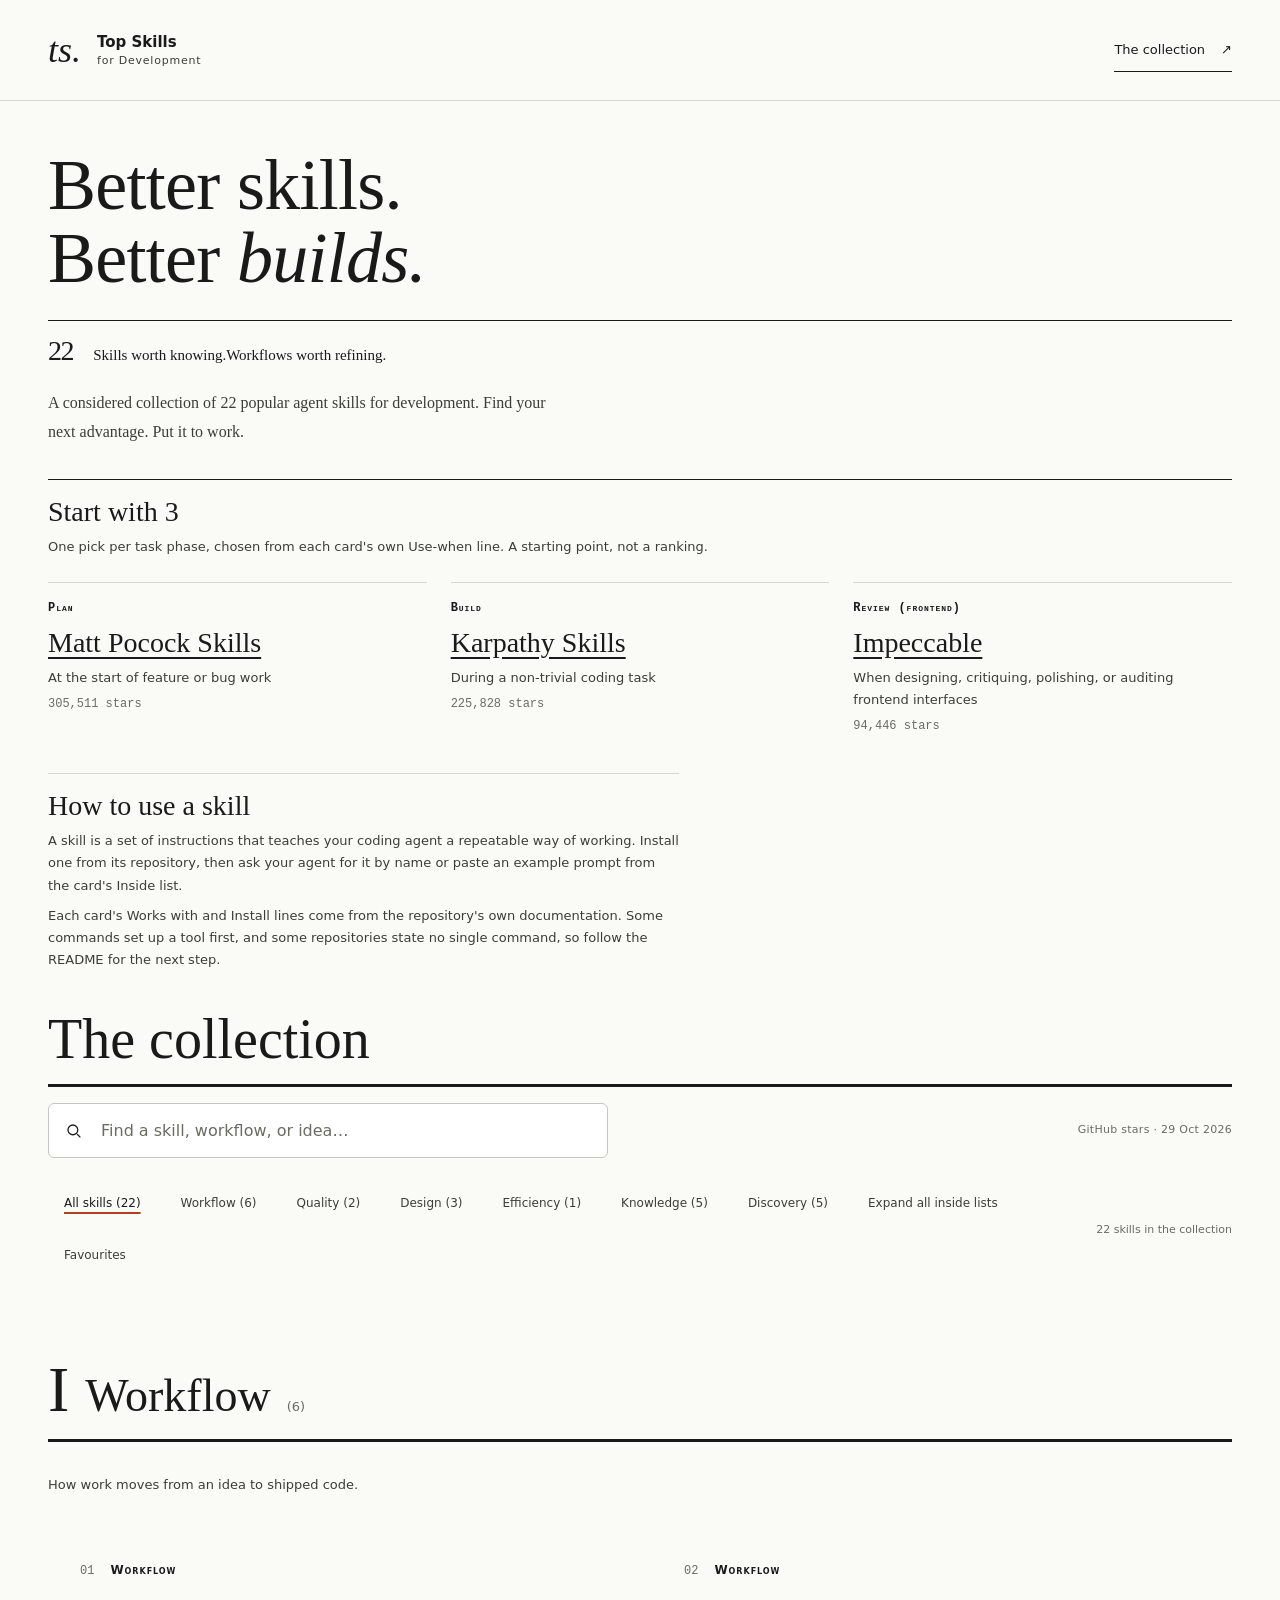
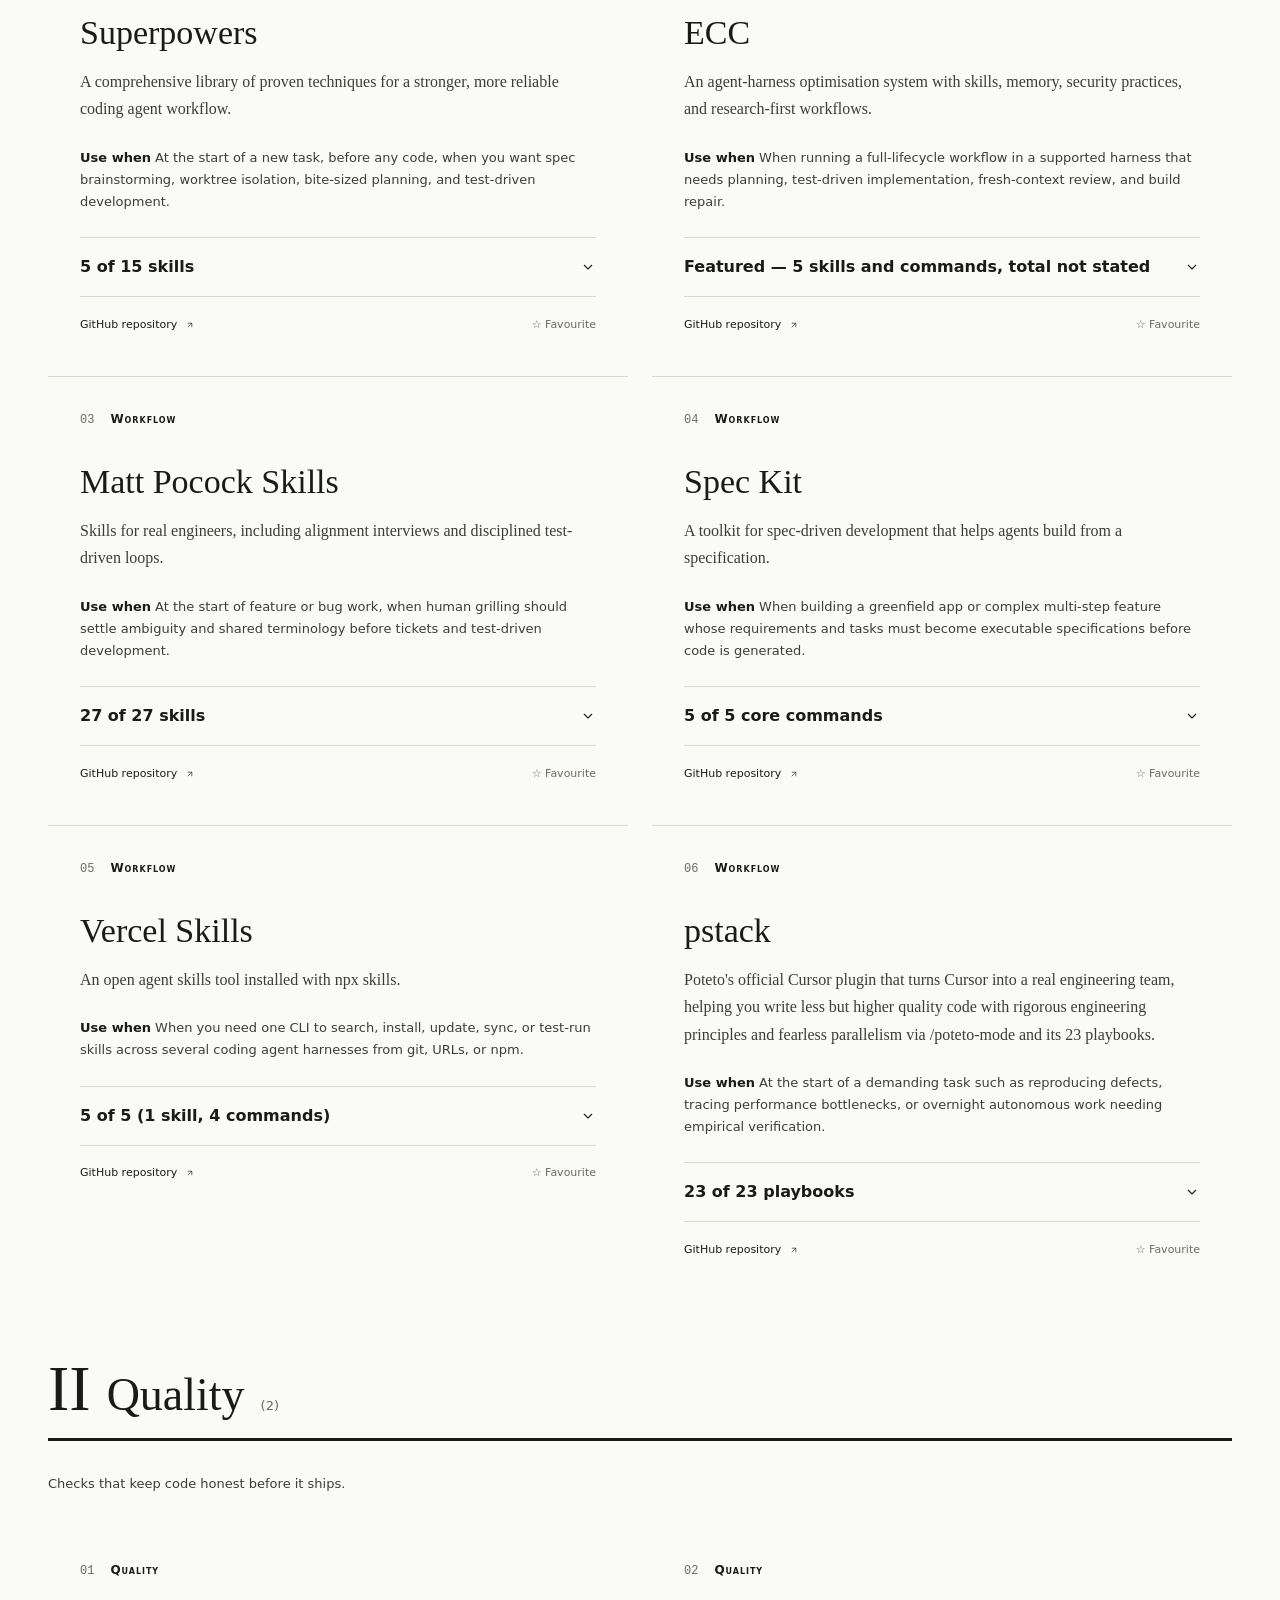
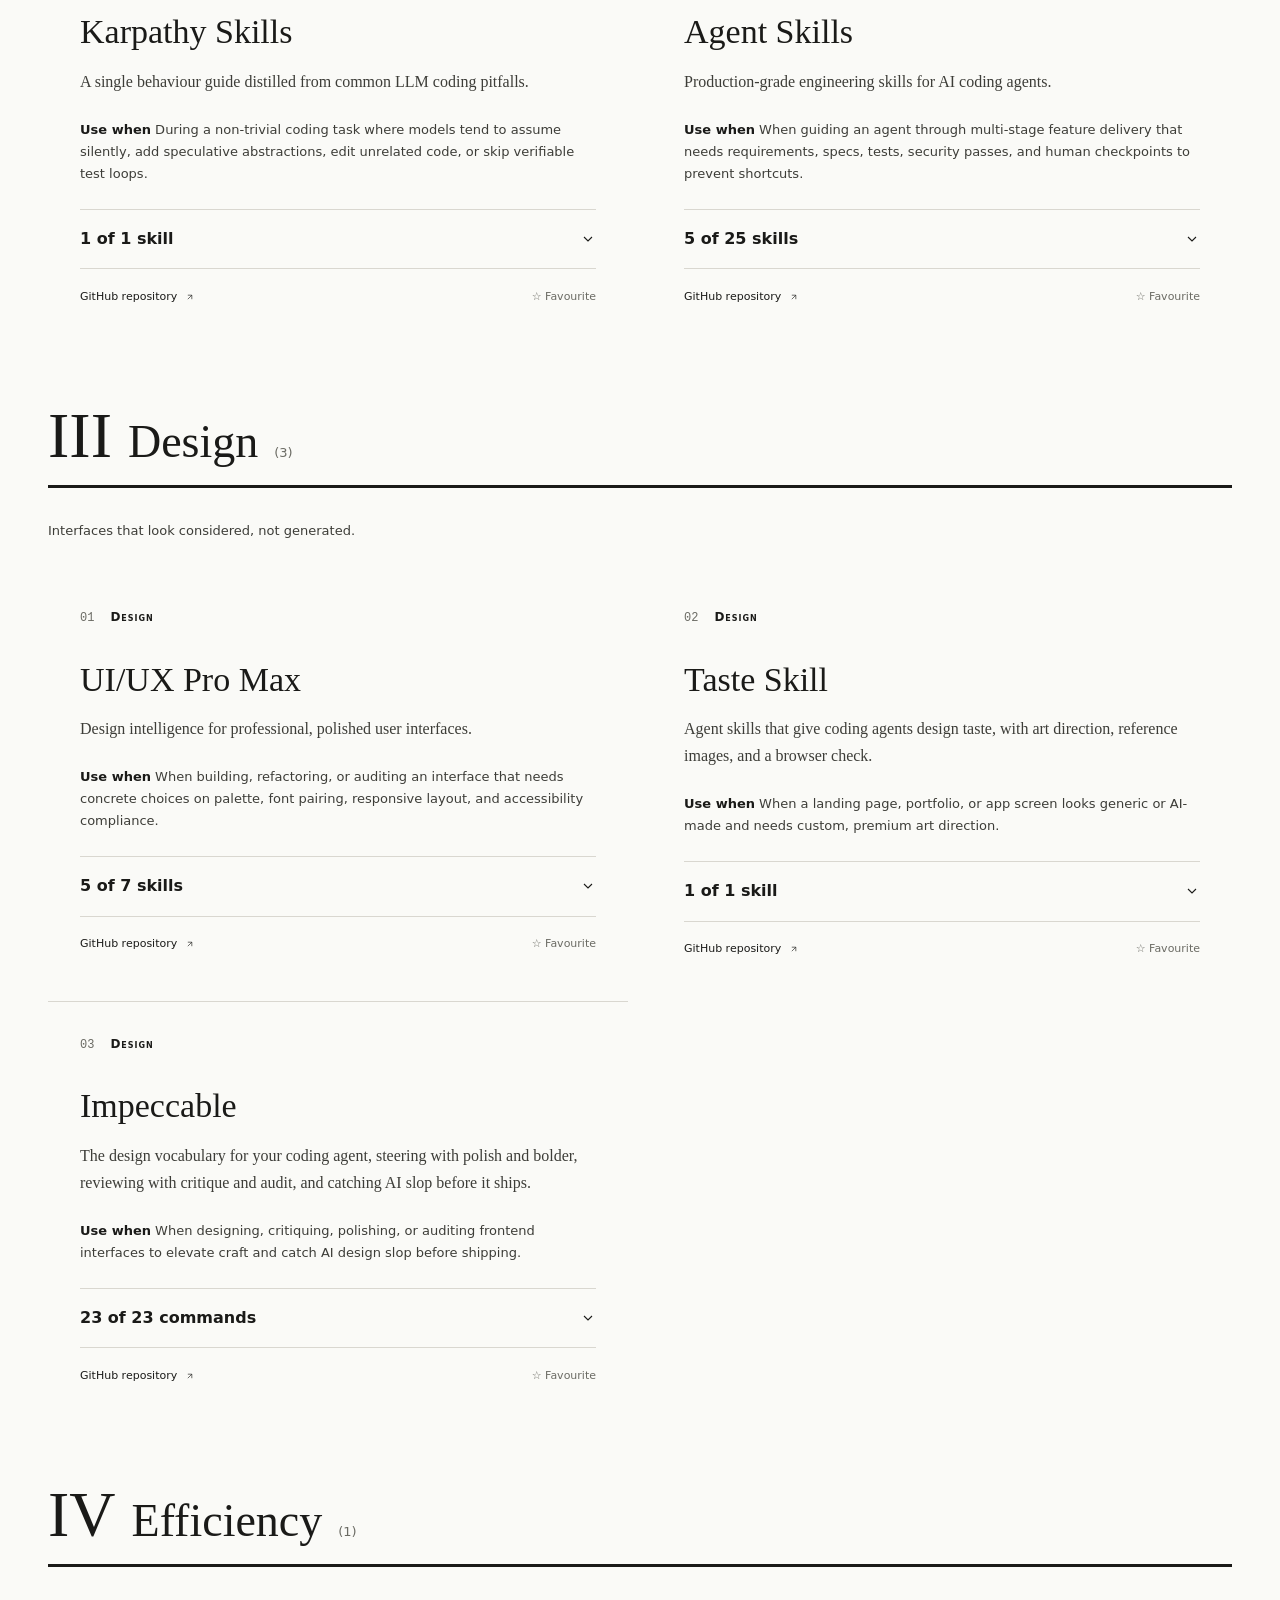
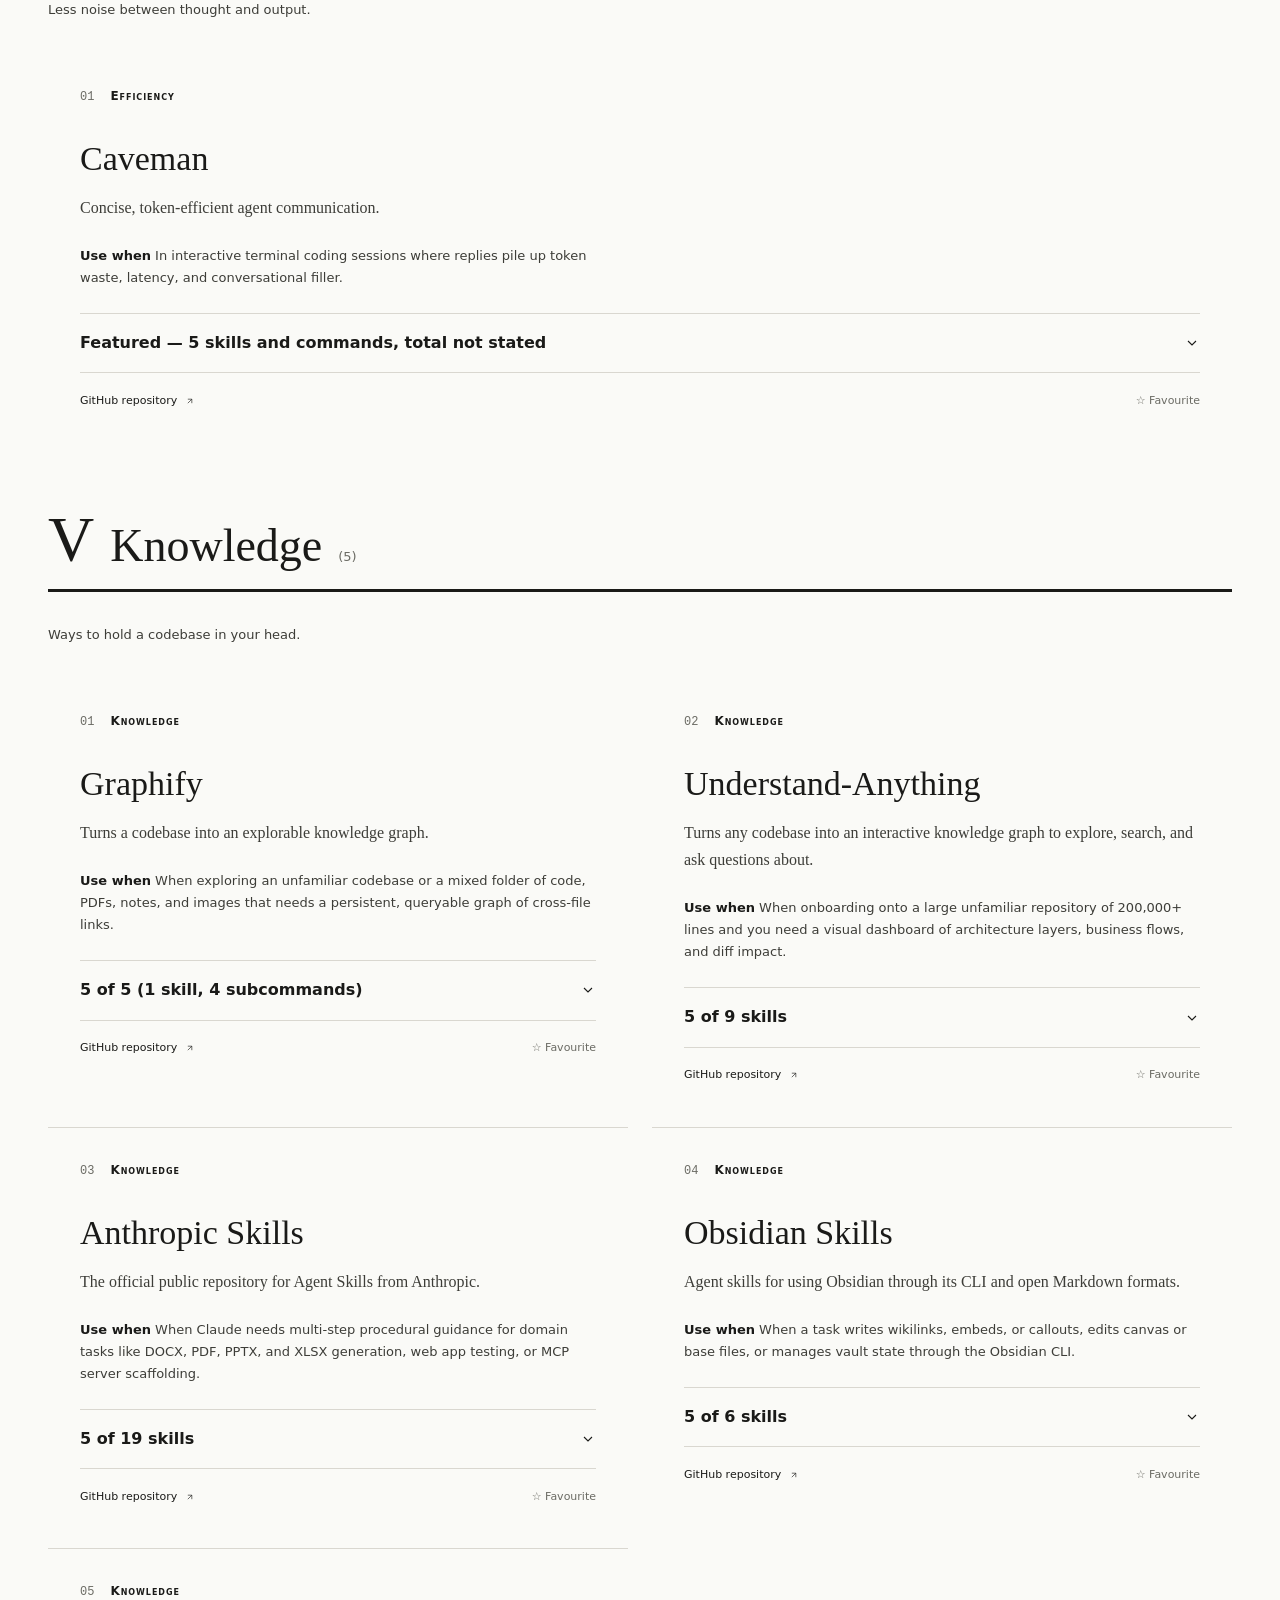
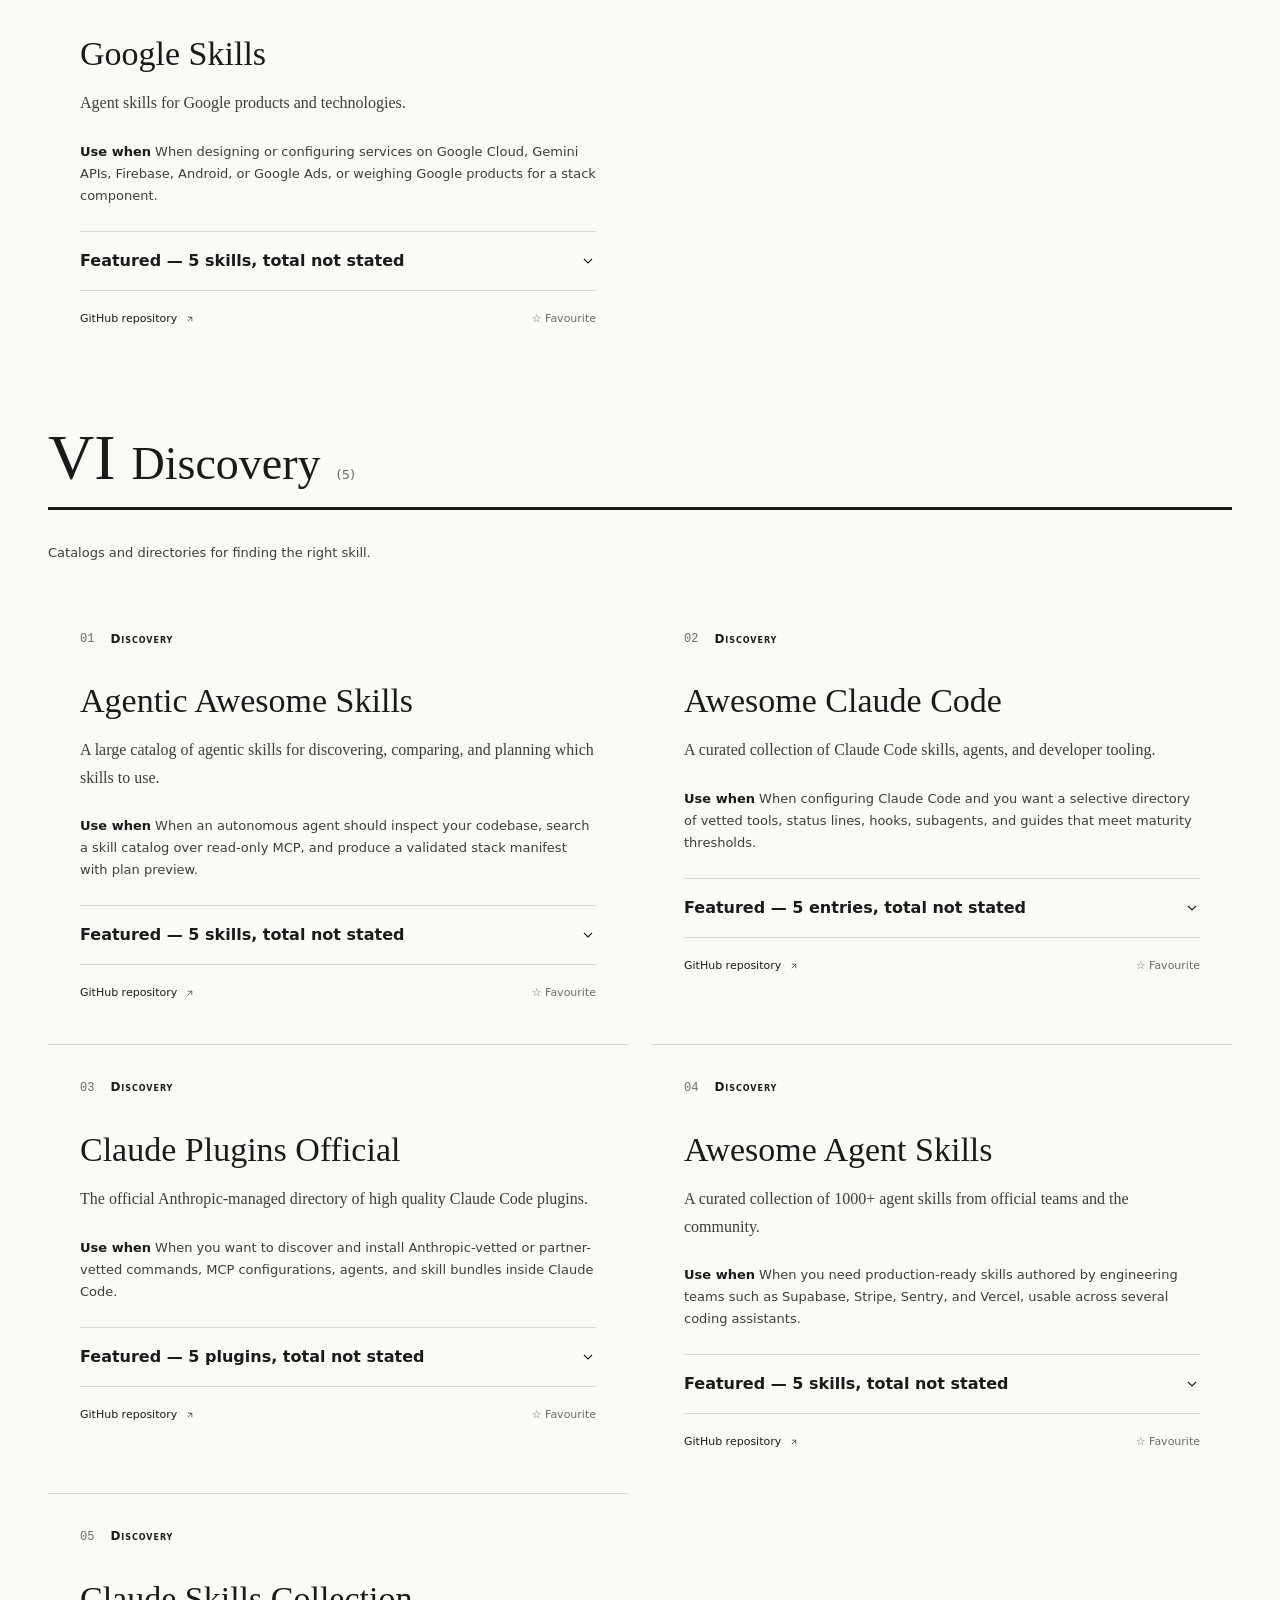
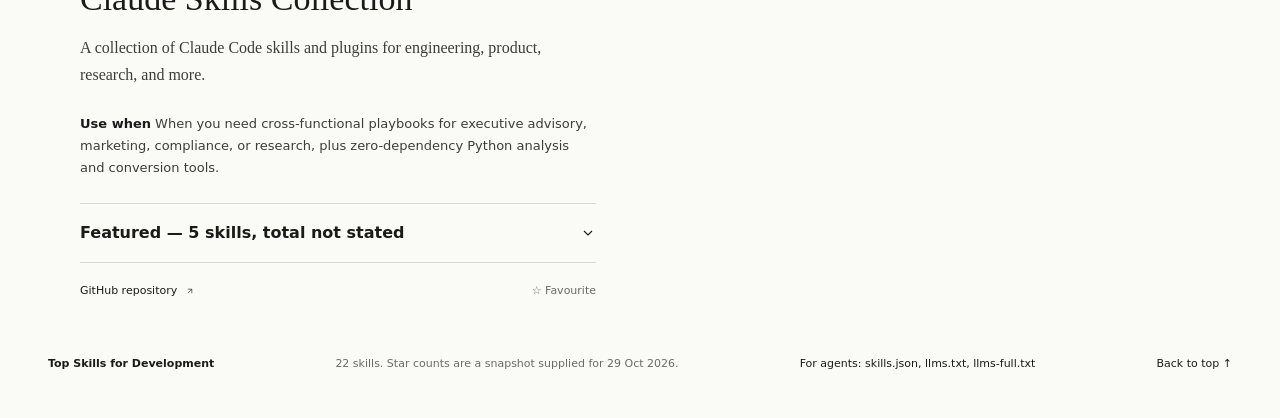
==== commit 947c12d6: "Cycle 6: design polish — summary hover underline removed, card separator to hairline, 'Inside this r" ====
--- a/index.html
+++ b/index.html
@@ -18,7 +18,7 @@
  <div class="fit">
   <p class="fit-use"><strong>Use when</strong> At the start of a new task, before any code, when you want spec brainstorming, worktree isolation, bite-sized planning, and test-driven development.</p>
  </div>
- <details class="inside"><summary>Inside this repo — 5 of 15 skills<svg viewBox="0 0 24 24" fill="none" stroke="currentColor" stroke-width="1.6" aria-hidden="true"><path d="m6 9 6 6 6-6"/></svg></summary>
+ <details class="inside"><summary>5 of 15 skills<svg viewBox="0 0 24 24" fill="none" stroke="currentColor" stroke-width="1.6" aria-hidden="true"><path d="m6 9 6 6 6-6"/></svg></summary>
  <p class="card-use"><span class="card-use-label">Works with:</span> Claude Code, Codex, Cursor and 12 more</p>
  <p class="inside-meta">Level: Intermediate · GitHub stars: 307,155</p>
  <ul class="inside-list">
@@ -59,7 +59,7 @@
  <div class="fit">
   <p class="fit-use"><strong>Use when</strong> At the start of feature or bug work, when human grilling should settle ambiguity and shared terminology before tickets and test-driven development.</p>
  </div>
- <details class="inside"><summary>Inside this repo — 27 of 27 skills<svg viewBox="0 0 24 24" fill="none" stroke="currentColor" stroke-width="1.6" aria-hidden="true"><path d="m6 9 6 6 6-6"/></svg></summary>
+ <details class="inside"><summary>27 of 27 skills<svg viewBox="0 0 24 24" fill="none" stroke="currentColor" stroke-width="1.6" aria-hidden="true"><path d="m6 9 6 6 6-6"/></svg></summary>
  <p class="card-use"><span class="card-use-label">Works with:</span> Claude Code, Codex, Cursor and 7 more</p>
  <p class="inside-meta">Level: Intermediate · GitHub stars: 305,511</p>
  <ul class="inside-list">
@@ -101,7 +101,7 @@
  <div class="fit">
   <p class="fit-use"><strong>Use when</strong> When building a greenfield app or complex multi-step feature whose requirements and tasks must become executable specifications before code is generated.</p>
  </div>
- <details class="inside"><summary>Inside this repo — 5 of 5 core commands<svg viewBox="0 0 24 24" fill="none" stroke="currentColor" stroke-width="1.6" aria-hidden="true"><path d="m6 9 6 6 6-6"/></svg></summary>
+ <details class="inside"><summary>5 of 5 core commands<svg viewBox="0 0 24 24" fill="none" stroke="currentColor" stroke-width="1.6" aria-hidden="true"><path d="m6 9 6 6 6-6"/></svg></summary>
  <p class="card-use"><span class="card-use-label">Works with:</span> Claude Code, Codex, Cursor and 38 more · <span class="card-use-label">Install:</span> <code class="card-use-code">uv tool install specify-cli</code></p>
  <p class="inside-meta">Level: Intermediate · GitHub stars: 143,671</p>
  <ul class="inside-list">
@@ -121,7 +121,7 @@
  <div class="fit">
   <p class="fit-use"><strong>Use when</strong> When you need one CLI to search, install, update, sync, or test-run skills across several coding agent harnesses from git, URLs, or npm.</p>
  </div>
- <details class="inside"><summary>Inside this repo — 5 of 5 (1 skill, 4 commands)<svg viewBox="0 0 24 24" fill="none" stroke="currentColor" stroke-width="1.6" aria-hidden="true"><path d="m6 9 6 6 6-6"/></svg></summary>
+ <details class="inside"><summary>5 of 5 (1 skill, 4 commands)<svg viewBox="0 0 24 24" fill="none" stroke="currentColor" stroke-width="1.6" aria-hidden="true"><path d="m6 9 6 6 6-6"/></svg></summary>
  <p class="card-use"><span class="card-use-label">Works with:</span> Claude Code, Codex, Cursor and 75+ more</p>
  <p class="inside-meta">Level: Intermediate · GitHub stars: 37,031</p>
  <ul class="inside-list">
@@ -141,7 +141,7 @@
  <div class="fit">
   <p class="fit-use"><strong>Use when</strong> At the start of a demanding task such as reproducing defects, tracing performance bottlenecks, or overnight autonomous work needing empirical verification.</p>
  </div>
- <details class="inside"><summary>Inside this repo — 23 of 23 playbooks<svg viewBox="0 0 24 24" fill="none" stroke="currentColor" stroke-width="1.6" aria-hidden="true"><path d="m6 9 6 6 6-6"/></svg></summary>
+ <details class="inside"><summary>23 of 23 playbooks<svg viewBox="0 0 24 24" fill="none" stroke="currentColor" stroke-width="1.6" aria-hidden="true"><path d="m6 9 6 6 6-6"/></svg></summary>
  <p class="card-use"><span class="card-use-label">Works with:</span> Claude Code, Cursor</p>
  <p class="inside-meta">Level: Advanced · GitHub stars: 14,487</p>
  <ul class="inside-list">
@@ -183,7 +183,7 @@
  <div class="fit">
   <p class="fit-use"><strong>Use when</strong> During a non-trivial coding task where models tend to assume silently, add speculative abstractions, edit unrelated code, or skip verifiable test loops.</p>
  </div>
- <details class="inside"><summary>Inside this repo — 1 of 1 skill<svg viewBox="0 0 24 24" fill="none" stroke="currentColor" stroke-width="1.6" aria-hidden="true"><path d="m6 9 6 6 6-6"/></svg></summary>
+ <details class="inside"><summary>1 of 1 skill<svg viewBox="0 0 24 24" fill="none" stroke="currentColor" stroke-width="1.6" aria-hidden="true"><path d="m6 9 6 6 6-6"/></svg></summary>
  <p class="card-use"><span class="card-use-label">Works with:</span> Claude Code, Cursor</p>
  <p class="inside-meta">Level: Beginner · GitHub stars: 225,828</p>
  <ul class="inside-list">
@@ -199,7 +199,7 @@
  <div class="fit">
   <p class="fit-use"><strong>Use when</strong> When guiding an agent through multi-stage feature delivery that needs requirements, specs, tests, security passes, and human checkpoints to prevent shortcuts.</p>
  </div>
- <details class="inside"><summary>Inside this repo — 5 of 25 skills<svg viewBox="0 0 24 24" fill="none" stroke="currentColor" stroke-width="1.6" aria-hidden="true"><path d="m6 9 6 6 6-6"/></svg></summary>
+ <details class="inside"><summary>5 of 25 skills<svg viewBox="0 0 24 24" fill="none" stroke="currentColor" stroke-width="1.6" aria-hidden="true"><path d="m6 9 6 6 6-6"/></svg></summary>
  <p class="card-use"><span class="card-use-label">Works with:</span> Claude Code, Codex, Cursor and 8 more · <span class="card-use-label">Install:</span> <code class="card-use-code">npx skills add addyosmani/agent-skills</code></p>
  <p class="inside-meta">Level: Advanced · GitHub stars: 111,372</p>
  <ul class="inside-list">
@@ -223,7 +223,7 @@
  <div class="fit">
   <p class="fit-use"><strong>Use when</strong> When building, refactoring, or auditing an interface that needs concrete choices on palette, font pairing, responsive layout, and accessibility compliance.</p>
  </div>
- <details class="inside"><summary>Inside this repo — 5 of 7 skills<svg viewBox="0 0 24 24" fill="none" stroke="currentColor" stroke-width="1.6" aria-hidden="true"><path d="m6 9 6 6 6-6"/></svg></summary>
+ <details class="inside"><summary>5 of 7 skills<svg viewBox="0 0 24 24" fill="none" stroke="currentColor" stroke-width="1.6" aria-hidden="true"><path d="m6 9 6 6 6-6"/></svg></summary>
  <p class="card-use"><span class="card-use-label">Works with:</span> Claude Code, Codex, Cursor and 21 more · <span class="card-use-label">Install:</span> <code class="card-use-code">npm install -g ui-ux-pro-max-cli</code></p>
  <p class="inside-meta">Level: Intermediate · GitHub stars: 141,949</p>
  <ul class="inside-list">
@@ -243,7 +243,7 @@
  <div class="fit">
   <p class="fit-use"><strong>Use when</strong> When a landing page, portfolio, or app screen looks generic or AI-made and needs custom, premium art direction.</p>
  </div>
- <details class="inside"><summary>Inside this repo — 1 of 1 skill<svg viewBox="0 0 24 24" fill="none" stroke="currentColor" stroke-width="1.6" aria-hidden="true"><path d="m6 9 6 6 6-6"/></svg></summary>
+ <details class="inside"><summary>1 of 1 skill<svg viewBox="0 0 24 24" fill="none" stroke="currentColor" stroke-width="1.6" aria-hidden="true"><path d="m6 9 6 6 6-6"/></svg></summary>
  <p class="card-use"><span class="card-use-label">Works with:</span> Claude Code, Codex · <span class="card-use-label">Install:</span> <code class="card-use-code">npx skills add https://github.com/Leonxlnx/taste-skill --skill "design-taste-frontend"</code></p>
  <p class="inside-meta">Level: Intermediate · GitHub stars: 105,141</p>
  <ul class="inside-list">
@@ -260,7 +260,7 @@
  <div class="fit">
   <p class="fit-use"><strong>Use when</strong> When designing, critiquing, polishing, or auditing frontend interfaces to elevate craft and catch AI design slop before shipping.</p>
  </div>
- <details class="inside"><summary>Inside this repo — 23 of 23 commands<svg viewBox="0 0 24 24" fill="none" stroke="currentColor" stroke-width="1.6" aria-hidden="true"><path d="m6 9 6 6 6-6"/></svg></summary>
+ <details class="inside"><summary>23 of 23 commands<svg viewBox="0 0 24 24" fill="none" stroke="currentColor" stroke-width="1.6" aria-hidden="true"><path d="m6 9 6 6 6-6"/></svg></summary>
  <p class="card-use"><span class="card-use-label">Works with:</span> Claude Code, Codex, Cursor and 17 more · <span class="card-use-label">Install:</span> <code class="card-use-code">npx impeccable install</code></p>
  <p class="inside-meta">Level: Intermediate · GitHub stars: 94,446</p>
  <ul class="inside-list">
@@ -327,7 +327,7 @@
  <div class="fit">
   <p class="fit-use"><strong>Use when</strong> When exploring an unfamiliar codebase or a mixed folder of code, PDFs, notes, and images that needs a persistent, queryable graph of cross-file links.</p>
  </div>
- <details class="inside"><summary>Inside this repo — 5 of 5 (1 skill, 4 subcommands)<svg viewBox="0 0 24 24" fill="none" stroke="currentColor" stroke-width="1.6" aria-hidden="true"><path d="m6 9 6 6 6-6"/></svg></summary>
+ <details class="inside"><summary>5 of 5 (1 skill, 4 subcommands)<svg viewBox="0 0 24 24" fill="none" stroke="currentColor" stroke-width="1.6" aria-hidden="true"><path d="m6 9 6 6 6-6"/></svg></summary>
  <p class="card-use"><span class="card-use-label">Works with:</span> Claude Code, Codex, Cursor and 18 more · <span class="card-use-label">Install:</span> <code class="card-use-code">uv tool install graphifyy</code></p>
  <p class="inside-meta">Level: Intermediate · GitHub stars: 137,533</p>
  <ul class="inside-list">
@@ -347,7 +347,7 @@
  <div class="fit">
   <p class="fit-use"><strong>Use when</strong> When onboarding onto a large unfamiliar repository of 200,000+ lines and you need a visual dashboard of architecture layers, business flows, and diff impact.</p>
  </div>
- <details class="inside"><summary>Inside this repo — 5 of 9 skills<svg viewBox="0 0 24 24" fill="none" stroke="currentColor" stroke-width="1.6" aria-hidden="true"><path d="m6 9 6 6 6-6"/></svg></summary>
+ <details class="inside"><summary>5 of 9 skills<svg viewBox="0 0 24 24" fill="none" stroke="currentColor" stroke-width="1.6" aria-hidden="true"><path d="m6 9 6 6 6-6"/></svg></summary>
  <p class="card-use"><span class="card-use-label">Works with:</span> Claude Code, Codex, Cursor and 14 more</p>
  <p class="inside-meta">Level: Intermediate · GitHub stars: 88,717</p>
  <ul class="inside-list">
@@ -367,7 +367,7 @@
  <div class="fit">
   <p class="fit-use"><strong>Use when</strong> When Claude needs multi-step procedural guidance for domain tasks like DOCX, PDF, PPTX, and XLSX generation, web app testing, or MCP server scaffolding.</p>
  </div>
- <details class="inside"><summary>Inside this repo — 5 of 19 skills<svg viewBox="0 0 24 24" fill="none" stroke="currentColor" stroke-width="1.6" aria-hidden="true"><path d="m6 9 6 6 6-6"/></svg></summary>
+ <details class="inside"><summary>5 of 19 skills<svg viewBox="0 0 24 24" fill="none" stroke="currentColor" stroke-width="1.6" aria-hidden="true"><path d="m6 9 6 6 6-6"/></svg></summary>
  <p class="card-use"><span class="card-use-label">Works with:</span> Claude Code, Claude.ai, Claude API</p>
  <p class="inside-meta">Level: Intermediate · GitHub stars: 184,517</p>
  <ul class="inside-list">
@@ -387,7 +387,7 @@
  <div class="fit">
   <p class="fit-use"><strong>Use when</strong> When a task writes wikilinks, embeds, or callouts, edits canvas or base files, or manages vault state through the Obsidian CLI.</p>
  </div>
- <details class="inside"><summary>Inside this repo — 5 of 6 skills<svg viewBox="0 0 24 24" fill="none" stroke="currentColor" stroke-width="1.6" aria-hidden="true"><path d="m6 9 6 6 6-6"/></svg></summary>
+ <details class="inside"><summary>5 of 6 skills<svg viewBox="0 0 24 24" fill="none" stroke="currentColor" stroke-width="1.6" aria-hidden="true"><path d="m6 9 6 6 6-6"/></svg></summary>
  <p class="card-use"><span class="card-use-label">Works with:</span> Claude Code, Codex, OpenCode · <span class="card-use-label">Install:</span> <code class="card-use-code">npx skills add https://github.com/kepano/obsidian-skills</code></p>
  <p class="inside-meta">Level: Intermediate · GitHub stars: 50,327</p>
  <ul class="inside-list">
--- a/styles.css
+++ b/styles.css
@@ -65,7 +65,7 @@
 .skill-grid{display:grid;grid-template-columns:repeat(2,minmax(0,1fr));gap:var(--space-3);align-items:start}
 /* Reserve two rule pixels; the resting rule uses only the upper pixel. */
 .skill-card{padding:var(--space-4) var(--space-4) 0;border-top:2px solid transparent;position:relative}
-.skill-card::before{content:"";position:absolute;top:-2px;left:0;right:0;border-top:1px solid var(--ink)}
+.skill-card::before{content:"";position:absolute;top:-2px;left:0;right:0;border-top:1px solid var(--line)}
 .skill-grid > .skill-card:first-child::before{border-top:0}
 .skill-card:hover,.skill-card:focus-within{border-top-color:var(--ink)}
 .card-meta{display:flex;flex-wrap:wrap;align-items:center;gap:var(--space-1);font-size:var(--type-label);color:var(--muted);white-space:normal}
@@ -88,7 +88,6 @@
 .inside-kind{font-size:var(--type-label);color:var(--muted)}
 details{border-top:1px solid var(--line)}
 summary{display:flex;justify-content:space-between;align-items:center;list-style:none;padding:var(--space-2) 0;font-size:var(--type-body);font-weight:600;color:var(--ink);cursor:pointer}
-summary:hover{text-decoration:underline}
 summary::-webkit-details-marker{display:none}
 summary svg{width:1em;transition:transform .2s}
 details[open] summary svg{transform:rotate(180deg)}
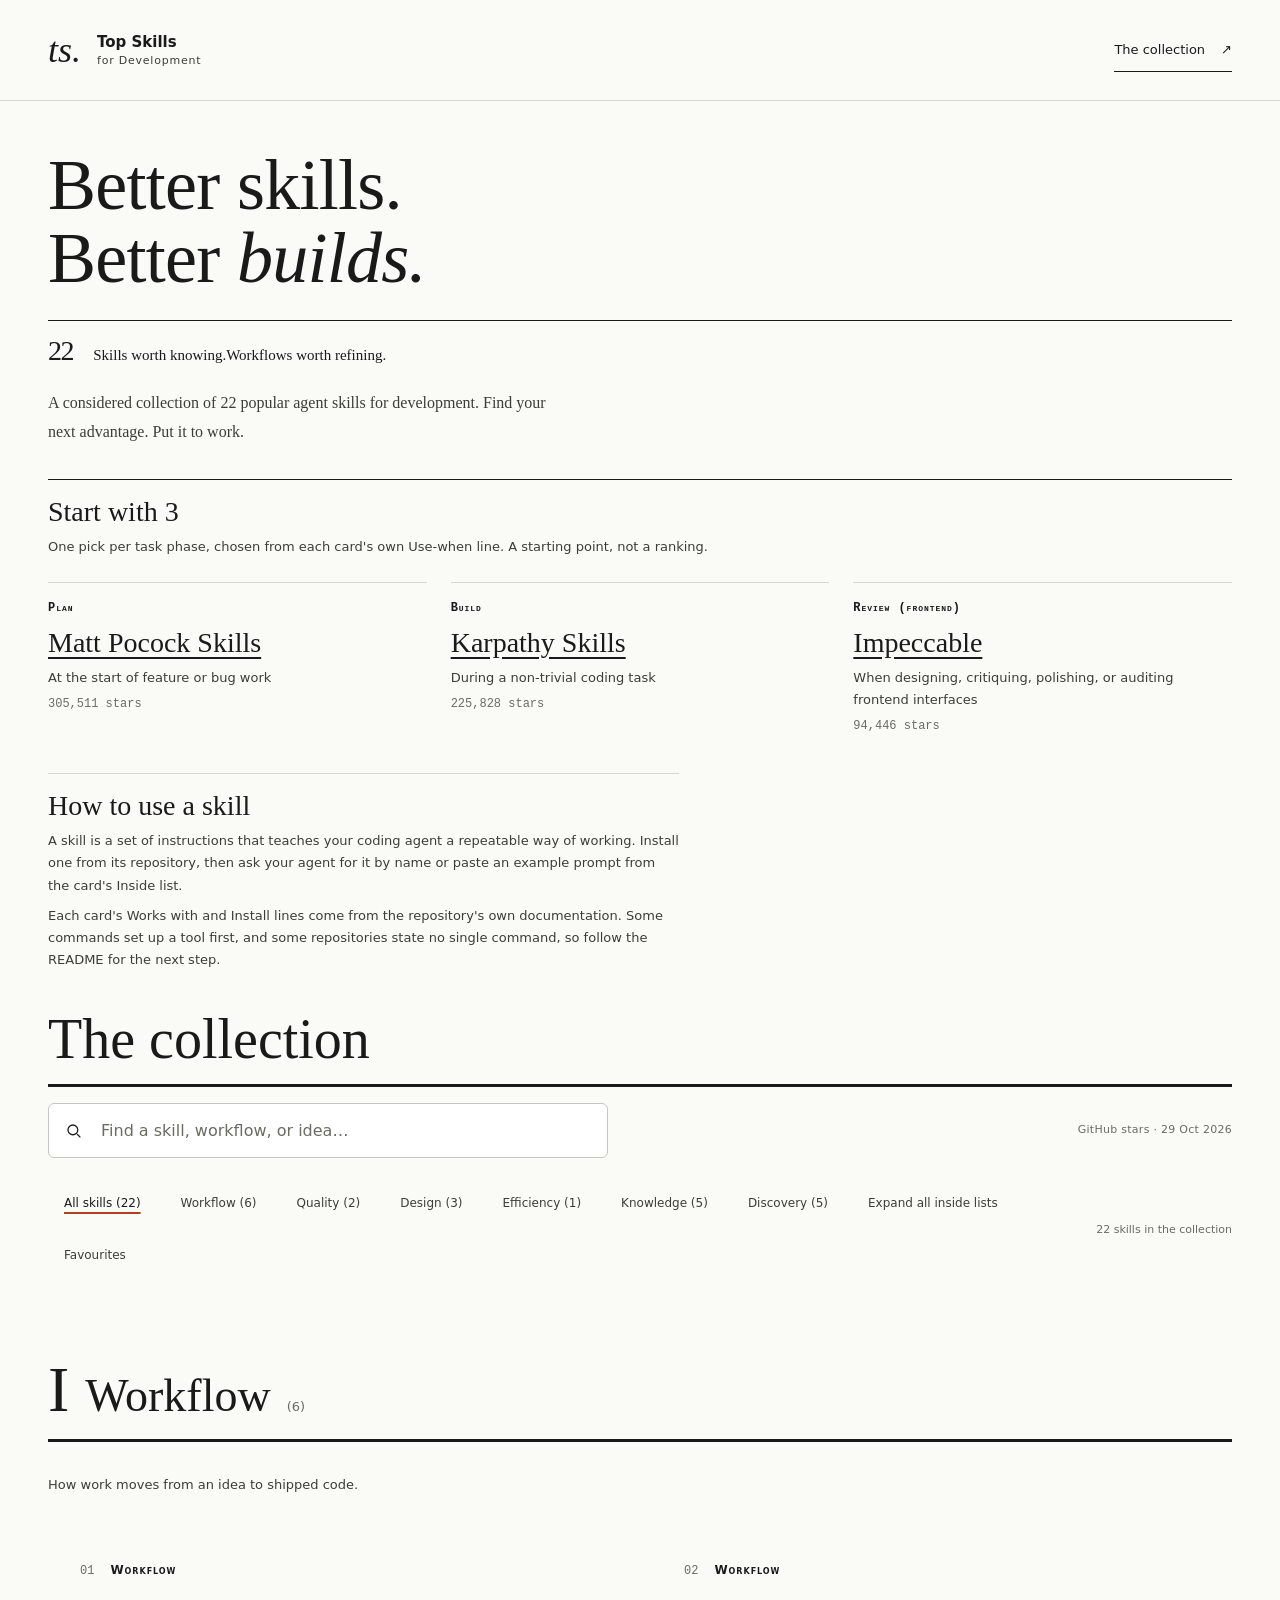
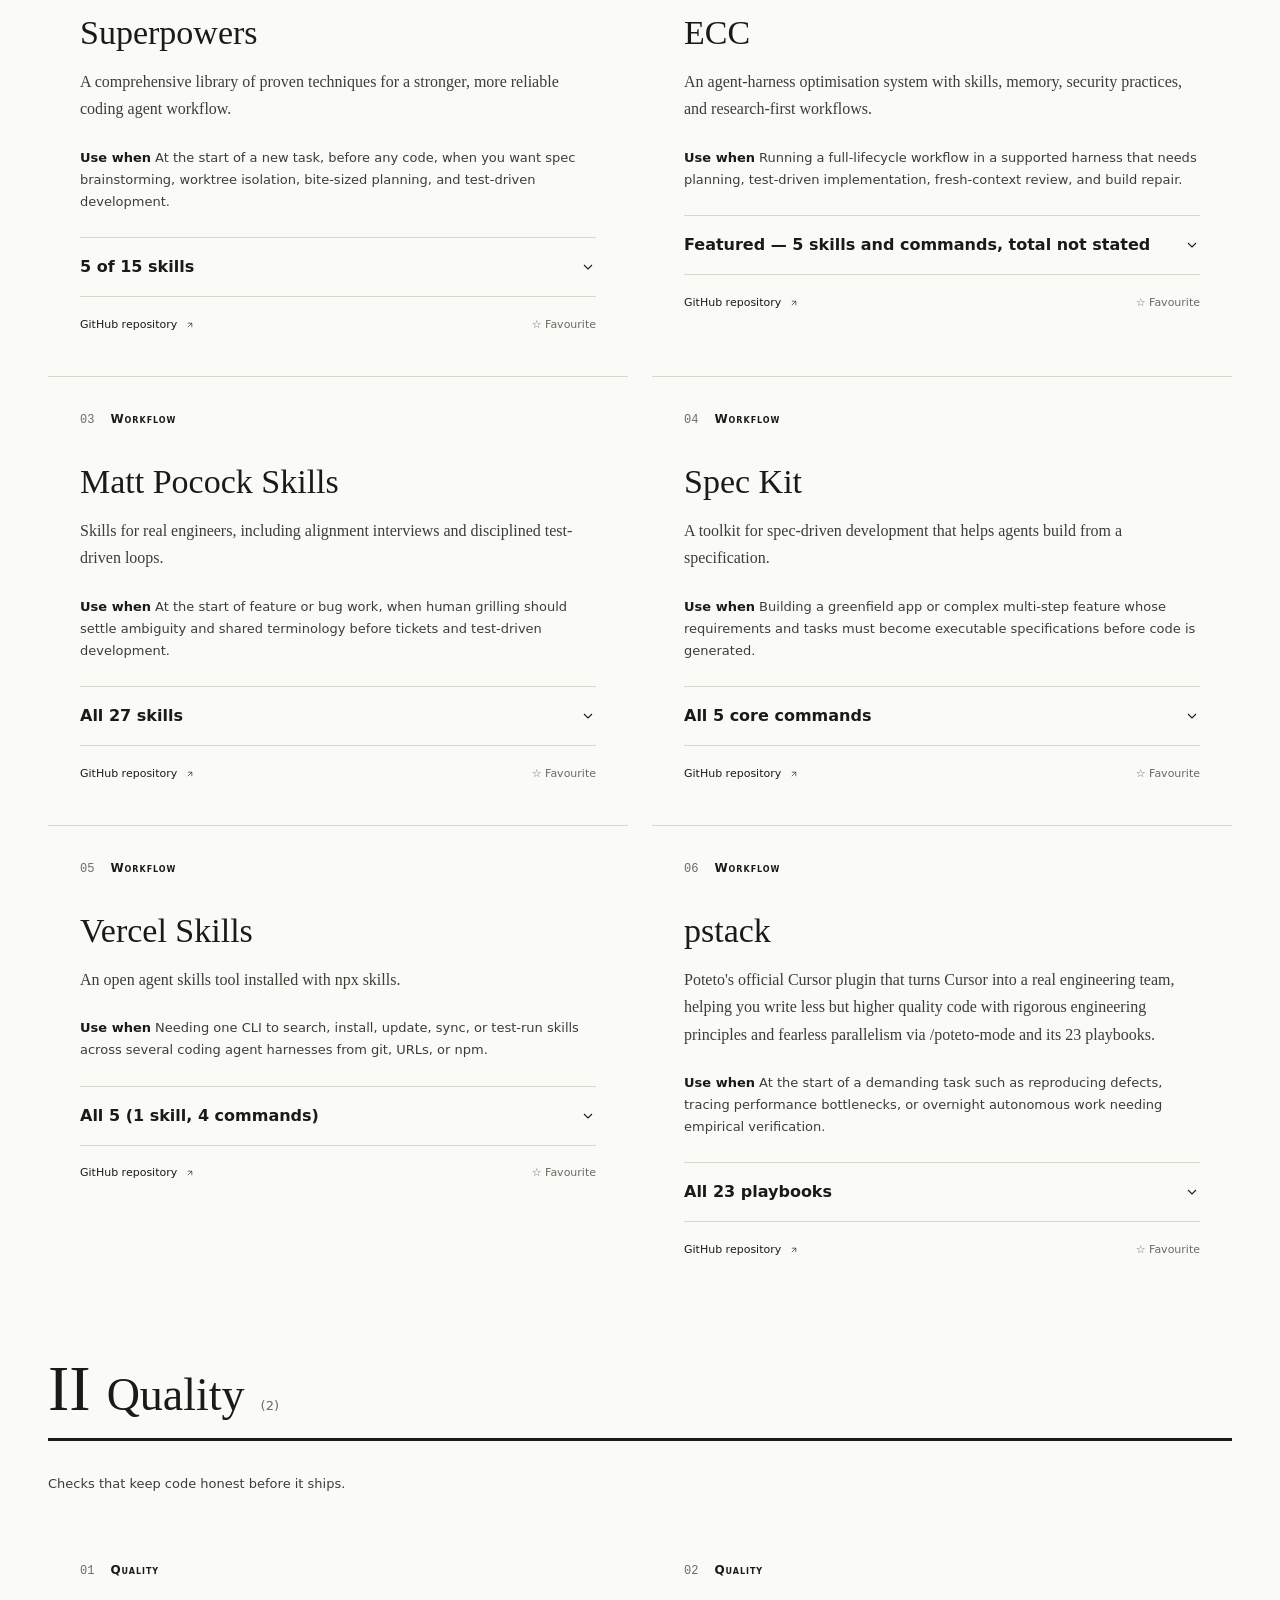
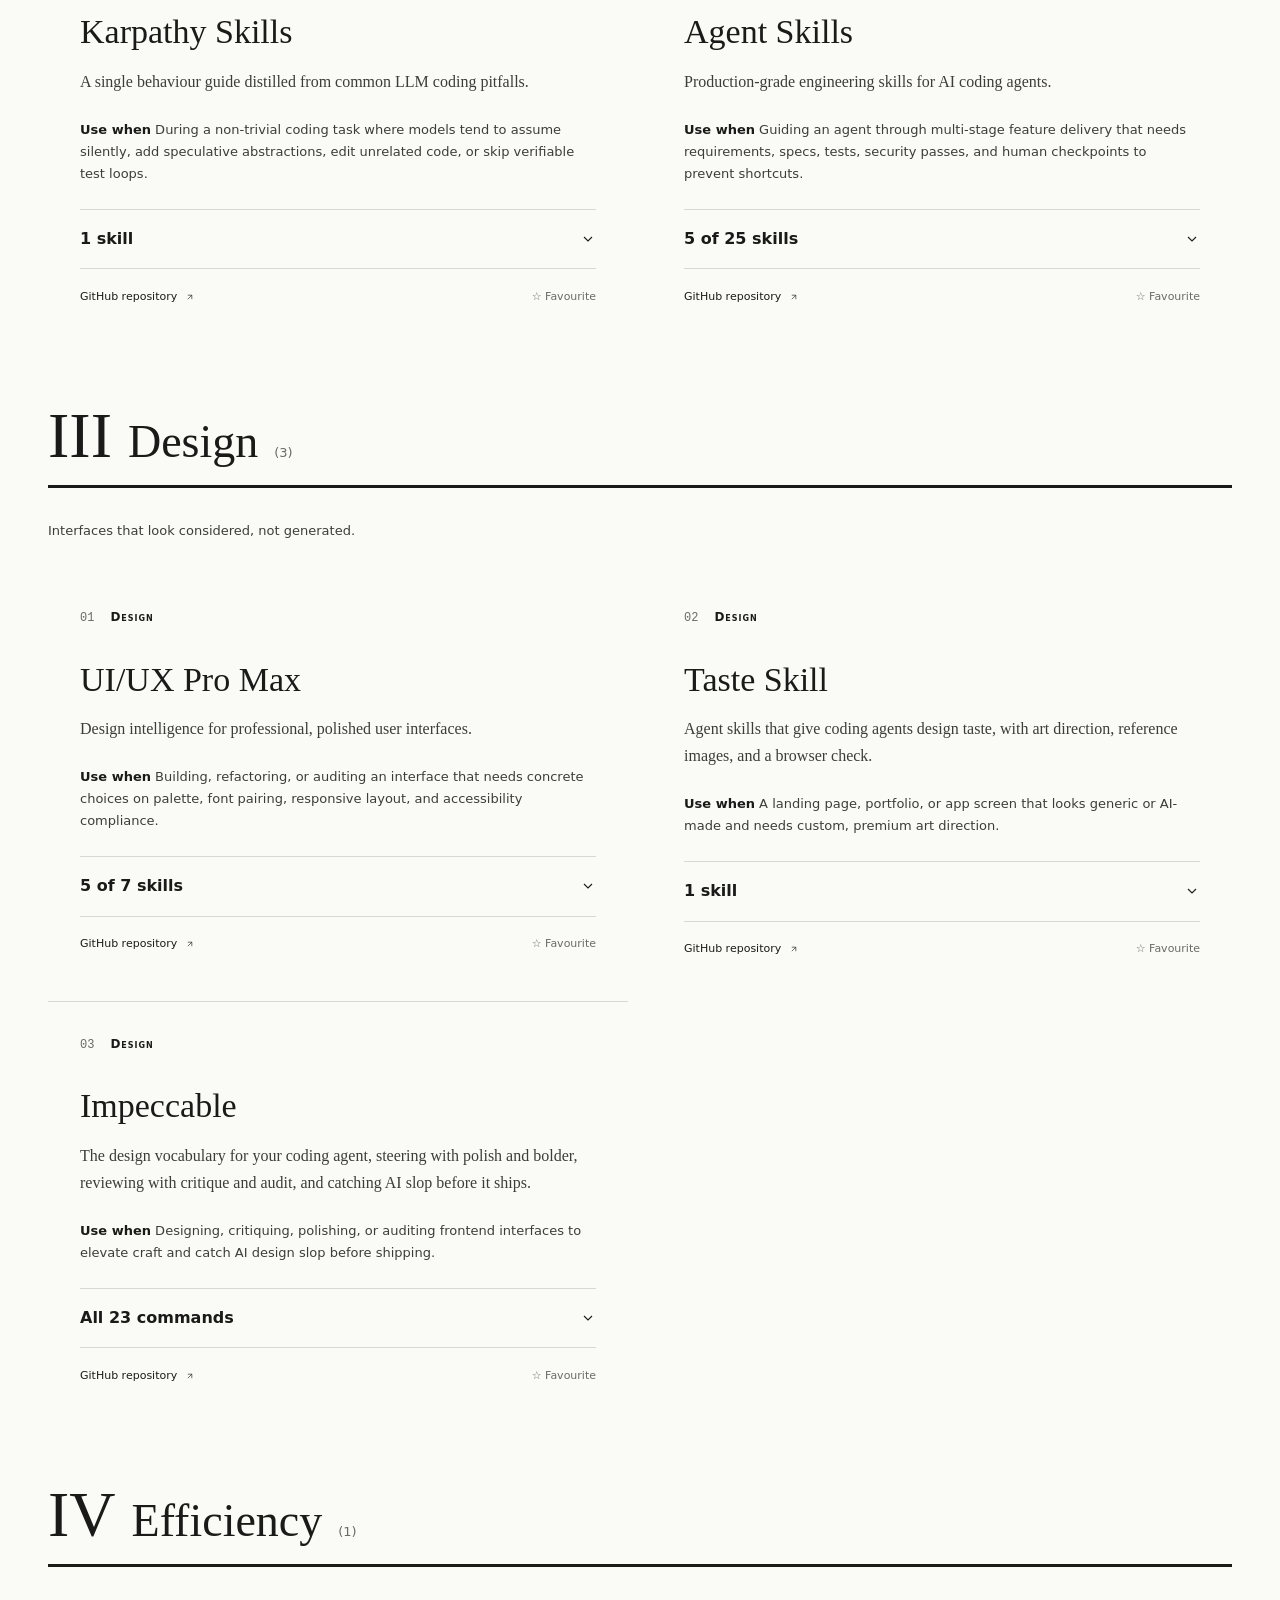
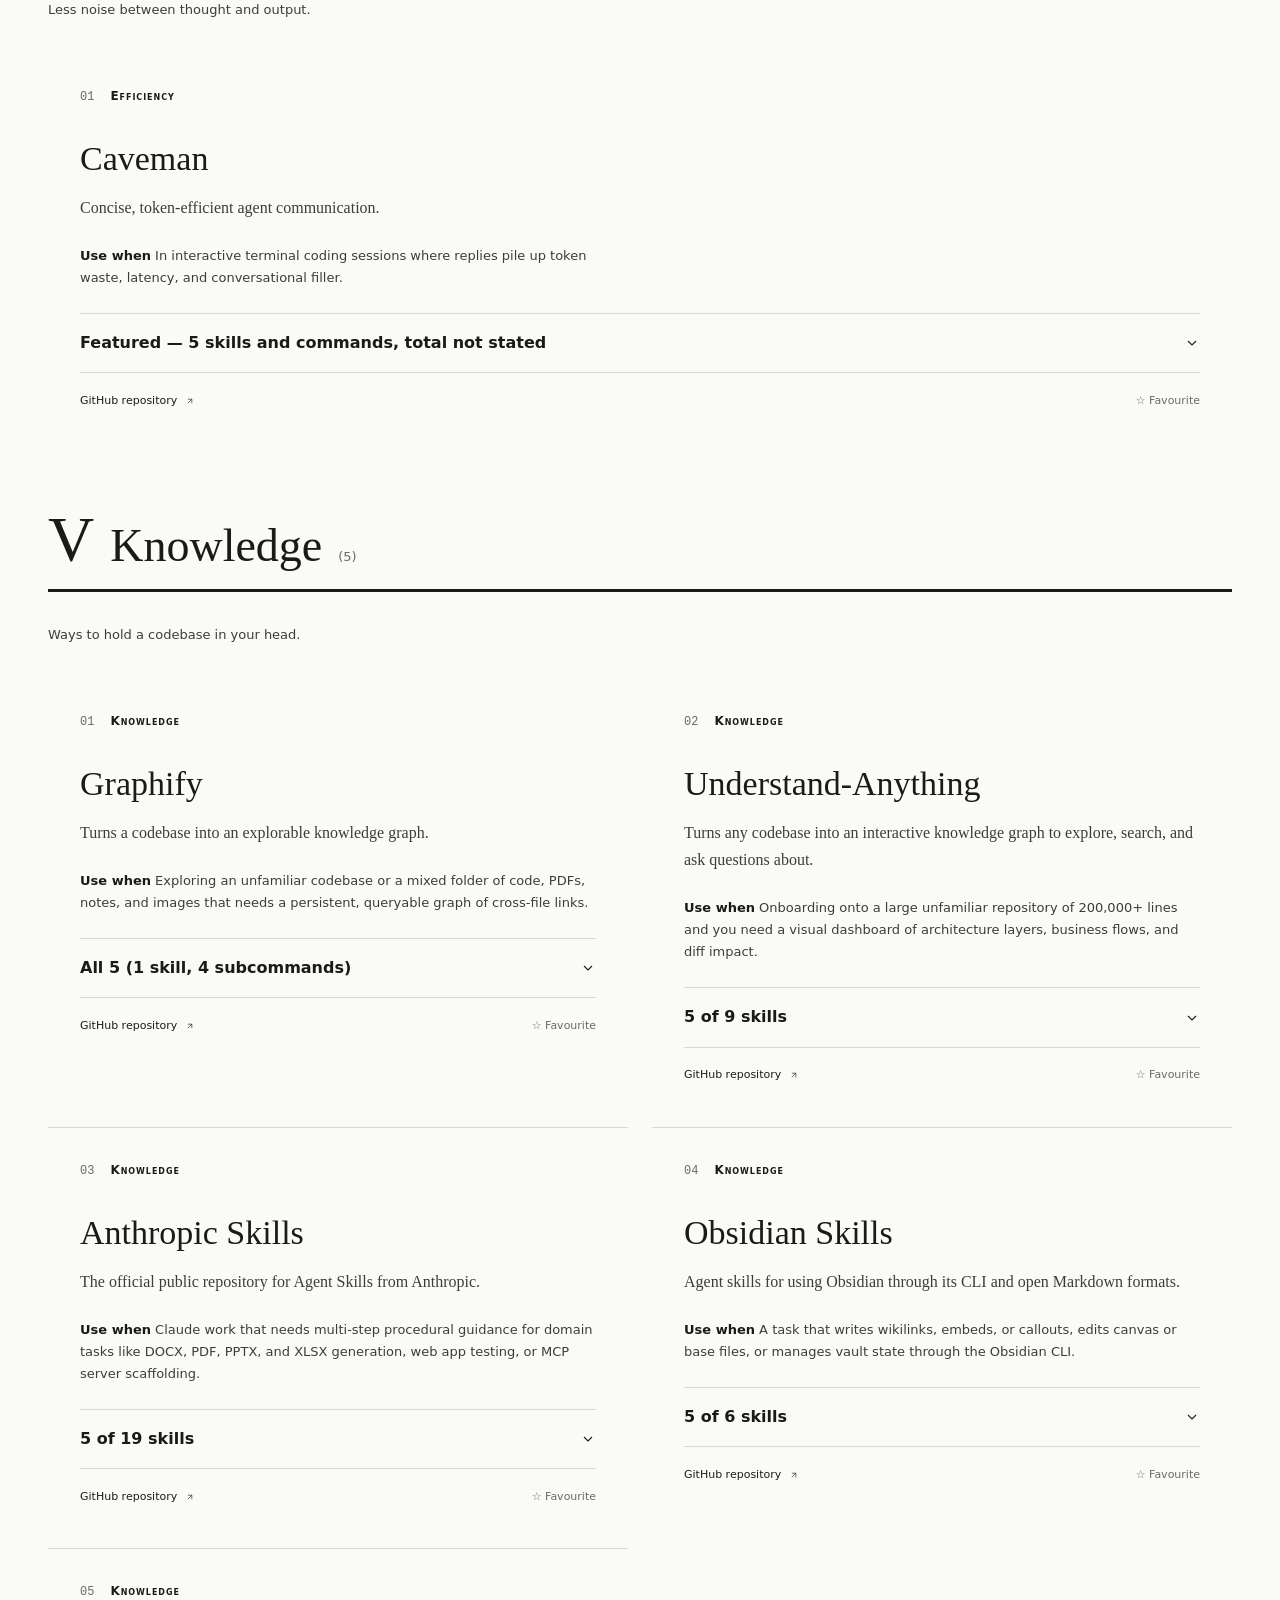
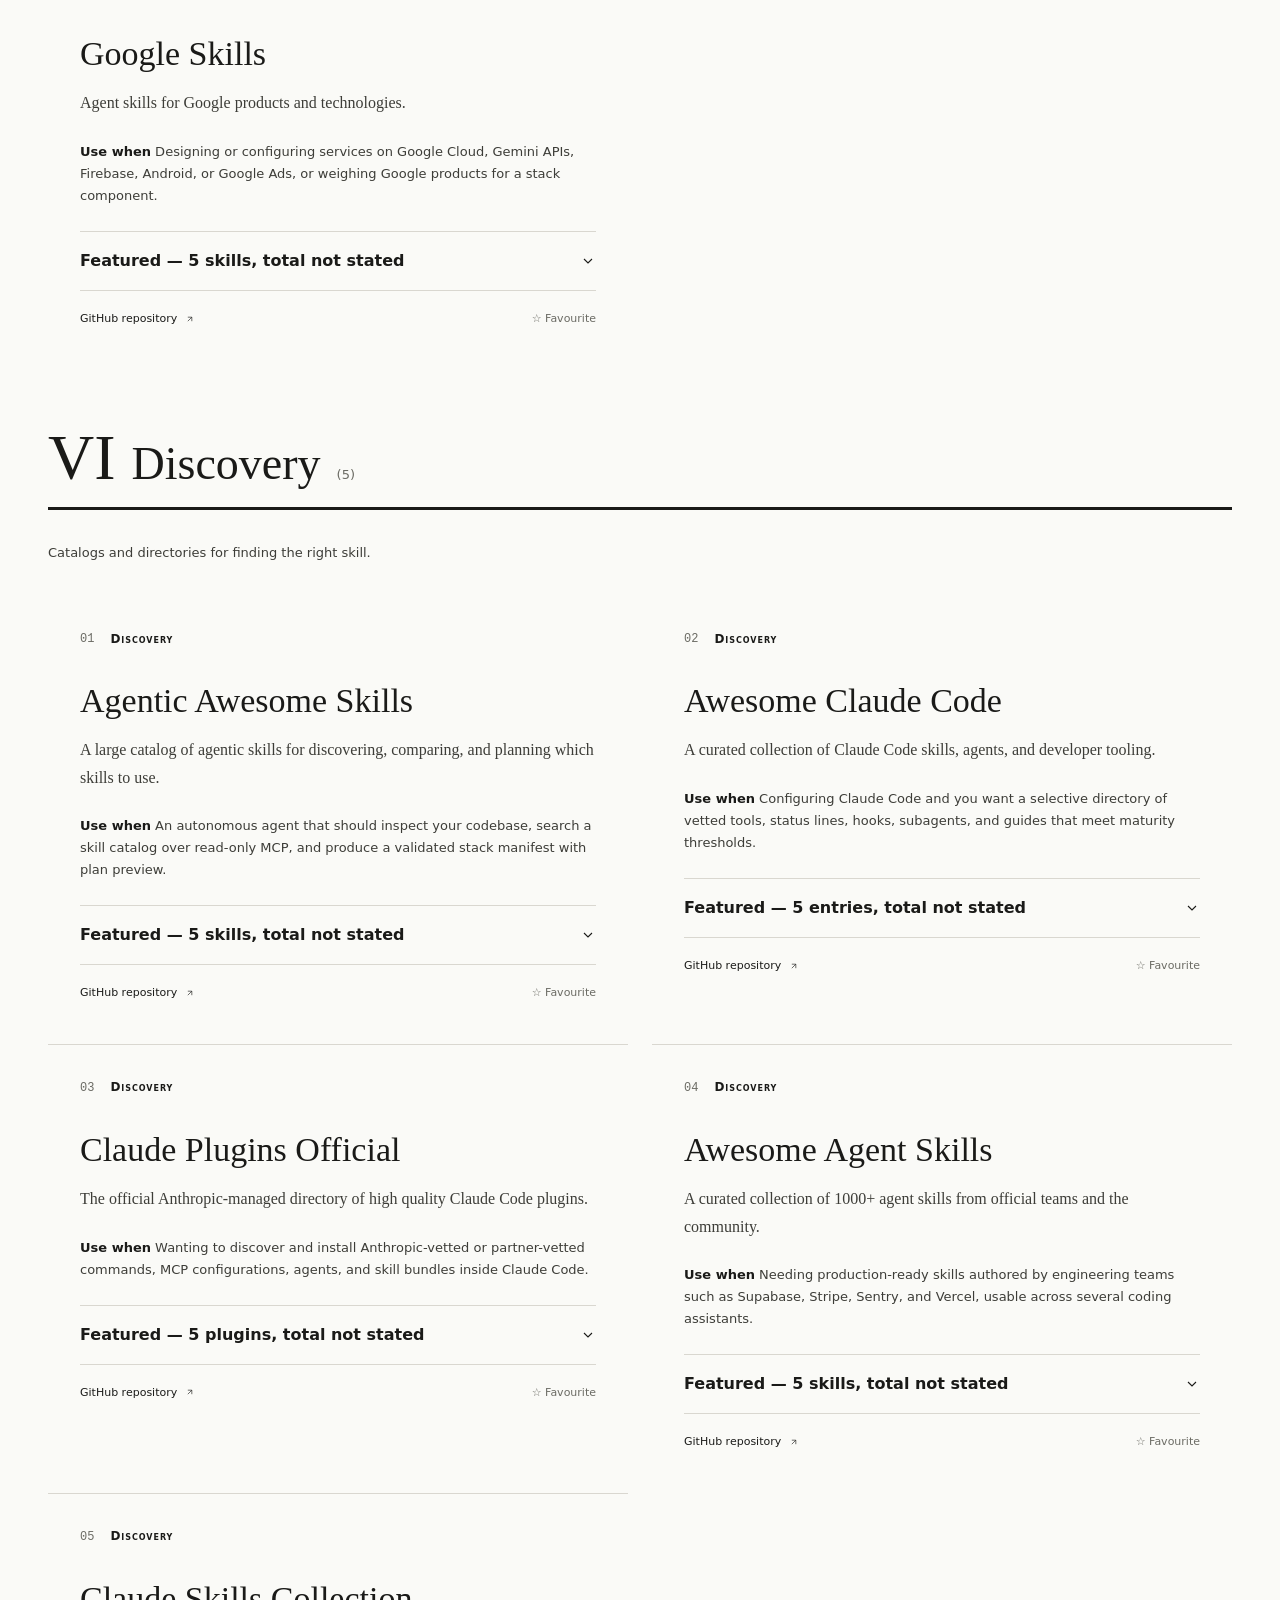
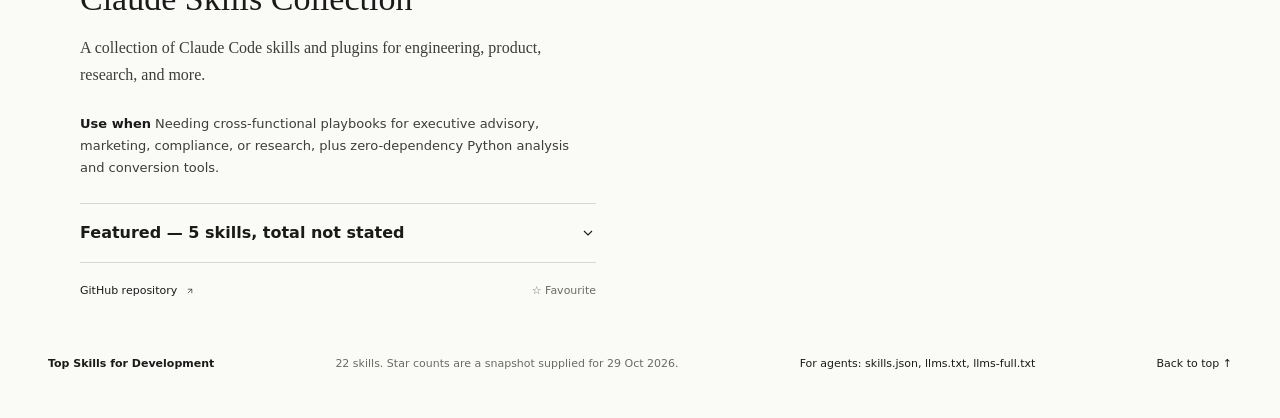
==== commit 3a69d5c4: "Cycle 7: copy defects — Use-when stutter removed from 17 lines, full-card counts as All X (1 of 1 as" ====
--- a/index.html
+++ b/index.html
@@ -36,7 +36,7 @@
  <h3 id="skill-2">ECC</h3>
  <p class="description">An agent-harness optimisation system with skills, memory, security practices, and research-first workflows.</p>
  <div class="fit">
-  <p class="fit-use"><strong>Use when</strong> When running a full-lifecycle workflow in a supported harness that needs planning, test-driven implementation, fresh-context review, and build repair.</p>
+  <p class="fit-use"><strong>Use when</strong> Running a full-lifecycle workflow in a supported harness that needs planning, test-driven implementation, fresh-context review, and build repair.</p>
  </div>
  <details class="inside"><summary>Featured — 5 skills and commands, total not stated<svg viewBox="0 0 24 24" fill="none" stroke="currentColor" stroke-width="1.6" aria-hidden="true"><path d="m6 9 6 6 6-6"/></svg></summary>
  <p class="card-use"><span class="card-use-label">Works with:</span> Claude Code, Codex, Cursor and 12 more</p>
@@ -59,7 +59,7 @@
  <div class="fit">
   <p class="fit-use"><strong>Use when</strong> At the start of feature or bug work, when human grilling should settle ambiguity and shared terminology before tickets and test-driven development.</p>
  </div>
- <details class="inside"><summary>27 of 27 skills<svg viewBox="0 0 24 24" fill="none" stroke="currentColor" stroke-width="1.6" aria-hidden="true"><path d="m6 9 6 6 6-6"/></svg></summary>
+ <details class="inside"><summary>All 27 skills<svg viewBox="0 0 24 24" fill="none" stroke="currentColor" stroke-width="1.6" aria-hidden="true"><path d="m6 9 6 6 6-6"/></svg></summary>
  <p class="card-use"><span class="card-use-label">Works with:</span> Claude Code, Codex, Cursor and 7 more</p>
  <p class="inside-meta">Level: Intermediate · GitHub stars: 305,511</p>
  <ul class="inside-list">
@@ -99,9 +99,9 @@
  <h3 id="skill-12">Spec Kit</h3>
  <p class="description">A toolkit for spec-driven development that helps agents build from a specification.</p>
  <div class="fit">
-  <p class="fit-use"><strong>Use when</strong> When building a greenfield app or complex multi-step feature whose requirements and tasks must become executable specifications before code is generated.</p>
- </div>
- <details class="inside"><summary>5 of 5 core commands<svg viewBox="0 0 24 24" fill="none" stroke="currentColor" stroke-width="1.6" aria-hidden="true"><path d="m6 9 6 6 6-6"/></svg></summary>
+  <p class="fit-use"><strong>Use when</strong> Building a greenfield app or complex multi-step feature whose requirements and tasks must become executable specifications before code is generated.</p>
+ </div>
+ <details class="inside"><summary>All 5 core commands<svg viewBox="0 0 24 24" fill="none" stroke="currentColor" stroke-width="1.6" aria-hidden="true"><path d="m6 9 6 6 6-6"/></svg></summary>
  <p class="card-use"><span class="card-use-label">Works with:</span> Claude Code, Codex, Cursor and 38 more · <span class="card-use-label">Install:</span> <code class="card-use-code">uv tool install specify-cli</code></p>
  <p class="inside-meta">Level: Intermediate · GitHub stars: 143,671</p>
  <ul class="inside-list">
@@ -119,9 +119,9 @@
  <h3 id="skill-16">Vercel Skills</h3>
  <p class="description">An open agent skills tool installed with npx skills.</p>
  <div class="fit">
-  <p class="fit-use"><strong>Use when</strong> When you need one CLI to search, install, update, sync, or test-run skills across several coding agent harnesses from git, URLs, or npm.</p>
- </div>
- <details class="inside"><summary>5 of 5 (1 skill, 4 commands)<svg viewBox="0 0 24 24" fill="none" stroke="currentColor" stroke-width="1.6" aria-hidden="true"><path d="m6 9 6 6 6-6"/></svg></summary>
+  <p class="fit-use"><strong>Use when</strong> Needing one CLI to search, install, update, sync, or test-run skills across several coding agent harnesses from git, URLs, or npm.</p>
+ </div>
+ <details class="inside"><summary>All 5 (1 skill, 4 commands)<svg viewBox="0 0 24 24" fill="none" stroke="currentColor" stroke-width="1.6" aria-hidden="true"><path d="m6 9 6 6 6-6"/></svg></summary>
  <p class="card-use"><span class="card-use-label">Works with:</span> Claude Code, Codex, Cursor and 75+ more</p>
  <p class="inside-meta">Level: Intermediate · GitHub stars: 37,031</p>
  <ul class="inside-list">
@@ -141,7 +141,7 @@
  <div class="fit">
   <p class="fit-use"><strong>Use when</strong> At the start of a demanding task such as reproducing defects, tracing performance bottlenecks, or overnight autonomous work needing empirical verification.</p>
  </div>
- <details class="inside"><summary>23 of 23 playbooks<svg viewBox="0 0 24 24" fill="none" stroke="currentColor" stroke-width="1.6" aria-hidden="true"><path d="m6 9 6 6 6-6"/></svg></summary>
+ <details class="inside"><summary>All 23 playbooks<svg viewBox="0 0 24 24" fill="none" stroke="currentColor" stroke-width="1.6" aria-hidden="true"><path d="m6 9 6 6 6-6"/></svg></summary>
  <p class="card-use"><span class="card-use-label">Works with:</span> Claude Code, Cursor</p>
  <p class="inside-meta">Level: Advanced · GitHub stars: 14,487</p>
  <ul class="inside-list">
@@ -183,7 +183,7 @@
  <div class="fit">
   <p class="fit-use"><strong>Use when</strong> During a non-trivial coding task where models tend to assume silently, add speculative abstractions, edit unrelated code, or skip verifiable test loops.</p>
  </div>
- <details class="inside"><summary>1 of 1 skill<svg viewBox="0 0 24 24" fill="none" stroke="currentColor" stroke-width="1.6" aria-hidden="true"><path d="m6 9 6 6 6-6"/></svg></summary>
+ <details class="inside"><summary>1 skill<svg viewBox="0 0 24 24" fill="none" stroke="currentColor" stroke-width="1.6" aria-hidden="true"><path d="m6 9 6 6 6-6"/></svg></summary>
  <p class="card-use"><span class="card-use-label">Works with:</span> Claude Code, Cursor</p>
  <p class="inside-meta">Level: Beginner · GitHub stars: 225,828</p>
  <ul class="inside-list">
@@ -197,7 +197,7 @@
  <h3 id="skill-8">Agent Skills</h3>
  <p class="description">Production-grade engineering skills for AI coding agents.</p>
  <div class="fit">
-  <p class="fit-use"><strong>Use when</strong> When guiding an agent through multi-stage feature delivery that needs requirements, specs, tests, security passes, and human checkpoints to prevent shortcuts.</p>
+  <p class="fit-use"><strong>Use when</strong> Guiding an agent through multi-stage feature delivery that needs requirements, specs, tests, security passes, and human checkpoints to prevent shortcuts.</p>
  </div>
  <details class="inside"><summary>5 of 25 skills<svg viewBox="0 0 24 24" fill="none" stroke="currentColor" stroke-width="1.6" aria-hidden="true"><path d="m6 9 6 6 6-6"/></svg></summary>
  <p class="card-use"><span class="card-use-label">Works with:</span> Claude Code, Codex, Cursor and 8 more · <span class="card-use-label">Install:</span> <code class="card-use-code">npx skills add addyosmani/agent-skills</code></p>
@@ -221,7 +221,7 @@
  <h3 id="skill-5">UI/UX Pro Max</h3>
  <p class="description">Design intelligence for professional, polished user interfaces.</p>
  <div class="fit">
-  <p class="fit-use"><strong>Use when</strong> When building, refactoring, or auditing an interface that needs concrete choices on palette, font pairing, responsive layout, and accessibility compliance.</p>
+  <p class="fit-use"><strong>Use when</strong> Building, refactoring, or auditing an interface that needs concrete choices on palette, font pairing, responsive layout, and accessibility compliance.</p>
  </div>
  <details class="inside"><summary>5 of 7 skills<svg viewBox="0 0 24 24" fill="none" stroke="currentColor" stroke-width="1.6" aria-hidden="true"><path d="m6 9 6 6 6-6"/></svg></summary>
  <p class="card-use"><span class="card-use-label">Works with:</span> Claude Code, Codex, Cursor and 21 more · <span class="card-use-label">Install:</span> <code class="card-use-code">npm install -g ui-ux-pro-max-cli</code></p>
@@ -241,9 +241,9 @@
  <h3 id="skill-21">Taste Skill</h3>
  <p class="description">Agent skills that give coding agents design taste, with art direction, reference images, and a browser check.</p>
  <div class="fit">
-  <p class="fit-use"><strong>Use when</strong> When a landing page, portfolio, or app screen looks generic or AI-made and needs custom, premium art direction.</p>
- </div>
- <details class="inside"><summary>1 of 1 skill<svg viewBox="0 0 24 24" fill="none" stroke="currentColor" stroke-width="1.6" aria-hidden="true"><path d="m6 9 6 6 6-6"/></svg></summary>
+  <p class="fit-use"><strong>Use when</strong> A landing page, portfolio, or app screen that looks generic or AI-made and needs custom, premium art direction.</p>
+ </div>
+ <details class="inside"><summary>1 skill<svg viewBox="0 0 24 24" fill="none" stroke="currentColor" stroke-width="1.6" aria-hidden="true"><path d="m6 9 6 6 6-6"/></svg></summary>
  <p class="card-use"><span class="card-use-label">Works with:</span> Claude Code, Codex · <span class="card-use-label">Install:</span> <code class="card-use-code">npx skills add https://github.com/Leonxlnx/taste-skill --skill "design-taste-frontend"</code></p>
  <p class="inside-meta">Level: Intermediate · GitHub stars: 105,141</p>
  <ul class="inside-list">
@@ -258,9 +258,9 @@
  <h3 id="skill-22">Impeccable</h3>
  <p class="description">The design vocabulary for your coding agent, steering with polish and bolder, reviewing with critique and audit, and catching AI slop before it ships.</p>
  <div class="fit">
-  <p class="fit-use"><strong>Use when</strong> When designing, critiquing, polishing, or auditing frontend interfaces to elevate craft and catch AI design slop before shipping.</p>
- </div>
- <details class="inside"><summary>23 of 23 commands<svg viewBox="0 0 24 24" fill="none" stroke="currentColor" stroke-width="1.6" aria-hidden="true"><path d="m6 9 6 6 6-6"/></svg></summary>
+  <p class="fit-use"><strong>Use when</strong> Designing, critiquing, polishing, or auditing frontend interfaces to elevate craft and catch AI design slop before shipping.</p>
+ </div>
+ <details class="inside"><summary>All 23 commands<svg viewBox="0 0 24 24" fill="none" stroke="currentColor" stroke-width="1.6" aria-hidden="true"><path d="m6 9 6 6 6-6"/></svg></summary>
  <p class="card-use"><span class="card-use-label">Works with:</span> Claude Code, Codex, Cursor and 17 more · <span class="card-use-label">Install:</span> <code class="card-use-code">npx impeccable install</code></p>
  <p class="inside-meta">Level: Intermediate · GitHub stars: 94,446</p>
  <ul class="inside-list">
@@ -325,9 +325,9 @@
  <h3 id="skill-7">Graphify</h3>
  <p class="description">Turns a codebase into an explorable knowledge graph.</p>
  <div class="fit">
-  <p class="fit-use"><strong>Use when</strong> When exploring an unfamiliar codebase or a mixed folder of code, PDFs, notes, and images that needs a persistent, queryable graph of cross-file links.</p>
- </div>
- <details class="inside"><summary>5 of 5 (1 skill, 4 subcommands)<svg viewBox="0 0 24 24" fill="none" stroke="currentColor" stroke-width="1.6" aria-hidden="true"><path d="m6 9 6 6 6-6"/></svg></summary>
+  <p class="fit-use"><strong>Use when</strong> Exploring an unfamiliar codebase or a mixed folder of code, PDFs, notes, and images that needs a persistent, queryable graph of cross-file links.</p>
+ </div>
+ <details class="inside"><summary>All 5 (1 skill, 4 subcommands)<svg viewBox="0 0 24 24" fill="none" stroke="currentColor" stroke-width="1.6" aria-hidden="true"><path d="m6 9 6 6 6-6"/></svg></summary>
  <p class="card-use"><span class="card-use-label">Works with:</span> Claude Code, Codex, Cursor and 18 more · <span class="card-use-label">Install:</span> <code class="card-use-code">uv tool install graphifyy</code></p>
  <p class="inside-meta">Level: Intermediate · GitHub stars: 137,533</p>
  <ul class="inside-list">
@@ -345,7 +345,7 @@
  <h3 id="skill-9">Understand-Anything</h3>
  <p class="description">Turns any codebase into an interactive knowledge graph to explore, search, and ask questions about.</p>
  <div class="fit">
-  <p class="fit-use"><strong>Use when</strong> When onboarding onto a large unfamiliar repository of 200,000+ lines and you need a visual dashboard of architecture layers, business flows, and diff impact.</p>
+  <p class="fit-use"><strong>Use when</strong> Onboarding onto a large unfamiliar repository of 200,000+ lines and you need a visual dashboard of architecture layers, business flows, and diff impact.</p>
  </div>
  <details class="inside"><summary>5 of 9 skills<svg viewBox="0 0 24 24" fill="none" stroke="currentColor" stroke-width="1.6" aria-hidden="true"><path d="m6 9 6 6 6-6"/></svg></summary>
  <p class="card-use"><span class="card-use-label">Works with:</span> Claude Code, Codex, Cursor and 14 more</p>
@@ -365,7 +365,7 @@
  <h3 id="skill-11">Anthropic Skills</h3>
  <p class="description">The official public repository for Agent Skills from Anthropic.</p>
  <div class="fit">
-  <p class="fit-use"><strong>Use when</strong> When Claude needs multi-step procedural guidance for domain tasks like DOCX, PDF, PPTX, and XLSX generation, web app testing, or MCP server scaffolding.</p>
+  <p class="fit-use"><strong>Use when</strong> Claude work that needs multi-step procedural guidance for domain tasks like DOCX, PDF, PPTX, and XLSX generation, web app testing, or MCP server scaffolding.</p>
  </div>
  <details class="inside"><summary>5 of 19 skills<svg viewBox="0 0 24 24" fill="none" stroke="currentColor" stroke-width="1.6" aria-hidden="true"><path d="m6 9 6 6 6-6"/></svg></summary>
  <p class="card-use"><span class="card-use-label">Works with:</span> Claude Code, Claude.ai, Claude API</p>
@@ -385,7 +385,7 @@
  <h3 id="skill-14">Obsidian Skills</h3>
  <p class="description">Agent skills for using Obsidian through its CLI and open Markdown formats.</p>
  <div class="fit">
-  <p class="fit-use"><strong>Use when</strong> When a task writes wikilinks, embeds, or callouts, edits canvas or base files, or manages vault state through the Obsidian CLI.</p>
+  <p class="fit-use"><strong>Use when</strong> A task that writes wikilinks, embeds, or callouts, edits canvas or base files, or manages vault state through the Obsidian CLI.</p>
  </div>
  <details class="inside"><summary>5 of 6 skills<svg viewBox="0 0 24 24" fill="none" stroke="currentColor" stroke-width="1.6" aria-hidden="true"><path d="m6 9 6 6 6-6"/></svg></summary>
  <p class="card-use"><span class="card-use-label">Works with:</span> Claude Code, Codex, OpenCode · <span class="card-use-label">Install:</span> <code class="card-use-code">npx skills add https://github.com/kepano/obsidian-skills</code></p>
@@ -405,7 +405,7 @@
  <h3 id="skill-19">Google Skills</h3>
  <p class="description">Agent skills for Google products and technologies.</p>
  <div class="fit">
-  <p class="fit-use"><strong>Use when</strong> When designing or configuring services on Google Cloud, Gemini APIs, Firebase, Android, or Google Ads, or weighing Google products for a stack component.</p>
+  <p class="fit-use"><strong>Use when</strong> Designing or configuring services on Google Cloud, Gemini APIs, Firebase, Android, or Google Ads, or weighing Google products for a stack component.</p>
  </div>
  <details class="inside"><summary>Featured — 5 skills, total not stated<svg viewBox="0 0 24 24" fill="none" stroke="currentColor" stroke-width="1.6" aria-hidden="true"><path d="m6 9 6 6 6-6"/></svg></summary>
  <p class="card-use"><span class="card-use-label">Works with:</span> Claude Code, Codex, Antigravity CLI · <span class="card-use-label">Install:</span> <code class="card-use-code">npx skills add google/skills</code></p>
@@ -430,7 +430,7 @@
  <h3 id="skill-10">Agentic Awesome Skills</h3>
  <p class="description">A large catalog of agentic skills for discovering, comparing, and planning which skills to use.</p>
  <div class="fit">
-  <p class="fit-use"><strong>Use when</strong> When an autonomous agent should inspect your codebase, search a skill catalog over read-only MCP, and produce a validated stack manifest with plan preview.</p>
+  <p class="fit-use"><strong>Use when</strong> An autonomous agent that should inspect your codebase, search a skill catalog over read-only MCP, and produce a validated stack manifest with plan preview.</p>
  </div>
  <details class="inside"><summary>Featured — 5 skills, total not stated<svg viewBox="0 0 24 24" fill="none" stroke="currentColor" stroke-width="1.6" aria-hidden="true"><path d="m6 9 6 6 6-6"/></svg></summary>
  <p class="card-use"><span class="card-use-label">Works with:</span> Claude Code, Codex, Cursor and 9 more</p>
@@ -451,7 +451,7 @@
  <h3 id="skill-13">Awesome Claude Code</h3>
  <p class="description">A curated collection of Claude Code skills, agents, and developer tooling.</p>
  <div class="fit">
-  <p class="fit-use"><strong>Use when</strong> When configuring Claude Code and you want a selective directory of vetted tools, status lines, hooks, subagents, and guides that meet maturity thresholds.</p>
+  <p class="fit-use"><strong>Use when</strong> Configuring Claude Code and you want a selective directory of vetted tools, status lines, hooks, subagents, and guides that meet maturity thresholds.</p>
  </div>
  <details class="inside"><summary>Featured — 5 entries, total not stated<svg viewBox="0 0 24 24" fill="none" stroke="currentColor" stroke-width="1.6" aria-hidden="true"><path d="m6 9 6 6 6-6"/></svg></summary>
  <p class="card-use"><span class="card-use-label">Works with:</span> Claude Code</p>
@@ -472,7 +472,7 @@
  <h3 id="skill-15">Claude Plugins Official</h3>
  <p class="description">The official Anthropic-managed directory of high quality Claude Code plugins.</p>
  <div class="fit">
-  <p class="fit-use"><strong>Use when</strong> When you want to discover and install Anthropic-vetted or partner-vetted commands, MCP configurations, agents, and skill bundles inside Claude Code.</p>
+  <p class="fit-use"><strong>Use when</strong> Wanting to discover and install Anthropic-vetted or partner-vetted commands, MCP configurations, agents, and skill bundles inside Claude Code.</p>
  </div>
  <details class="inside"><summary>Featured — 5 plugins, total not stated<svg viewBox="0 0 24 24" fill="none" stroke="currentColor" stroke-width="1.6" aria-hidden="true"><path d="m6 9 6 6 6-6"/></svg></summary>
  <p class="card-use"><span class="card-use-label">Works with:</span> Claude Code</p>
@@ -493,7 +493,7 @@
  <h3 id="skill-17">Awesome Agent Skills</h3>
  <p class="description">A curated collection of 1000+ agent skills from official teams and the community.</p>
  <div class="fit">
-  <p class="fit-use"><strong>Use when</strong> When you need production-ready skills authored by engineering teams such as Supabase, Stripe, Sentry, and Vercel, usable across several coding assistants.</p>
+  <p class="fit-use"><strong>Use when</strong> Needing production-ready skills authored by engineering teams such as Supabase, Stripe, Sentry, and Vercel, usable across several coding assistants.</p>
  </div>
  <details class="inside"><summary>Featured — 5 skills, total not stated<svg viewBox="0 0 24 24" fill="none" stroke="currentColor" stroke-width="1.6" aria-hidden="true"><path d="m6 9 6 6 6-6"/></svg></summary>
  <p class="card-use"><span class="card-use-label">Works with:</span> Claude Code, Codex, Cursor and 5 more</p>
@@ -514,7 +514,7 @@
  <h3 id="skill-18">Claude Skills Collection</h3>
  <p class="description">A collection of Claude Code skills and plugins for engineering, product, research, and more.</p>
  <div class="fit">
-  <p class="fit-use"><strong>Use when</strong> When you need cross-functional playbooks for executive advisory, marketing, compliance, or research, plus zero-dependency Python analysis and conversion tools.</p>
+  <p class="fit-use"><strong>Use when</strong> Needing cross-functional playbooks for executive advisory, marketing, compliance, or research, plus zero-dependency Python analysis and conversion tools.</p>
  </div>
  <details class="inside"><summary>Featured — 5 skills, total not stated<svg viewBox="0 0 24 24" fill="none" stroke="currentColor" stroke-width="1.6" aria-hidden="true"><path d="m6 9 6 6 6-6"/></svg></summary>
  <p class="card-use"><span class="card-use-label">Works with:</span> Claude Code, Codex, Cursor and 10 more</p>
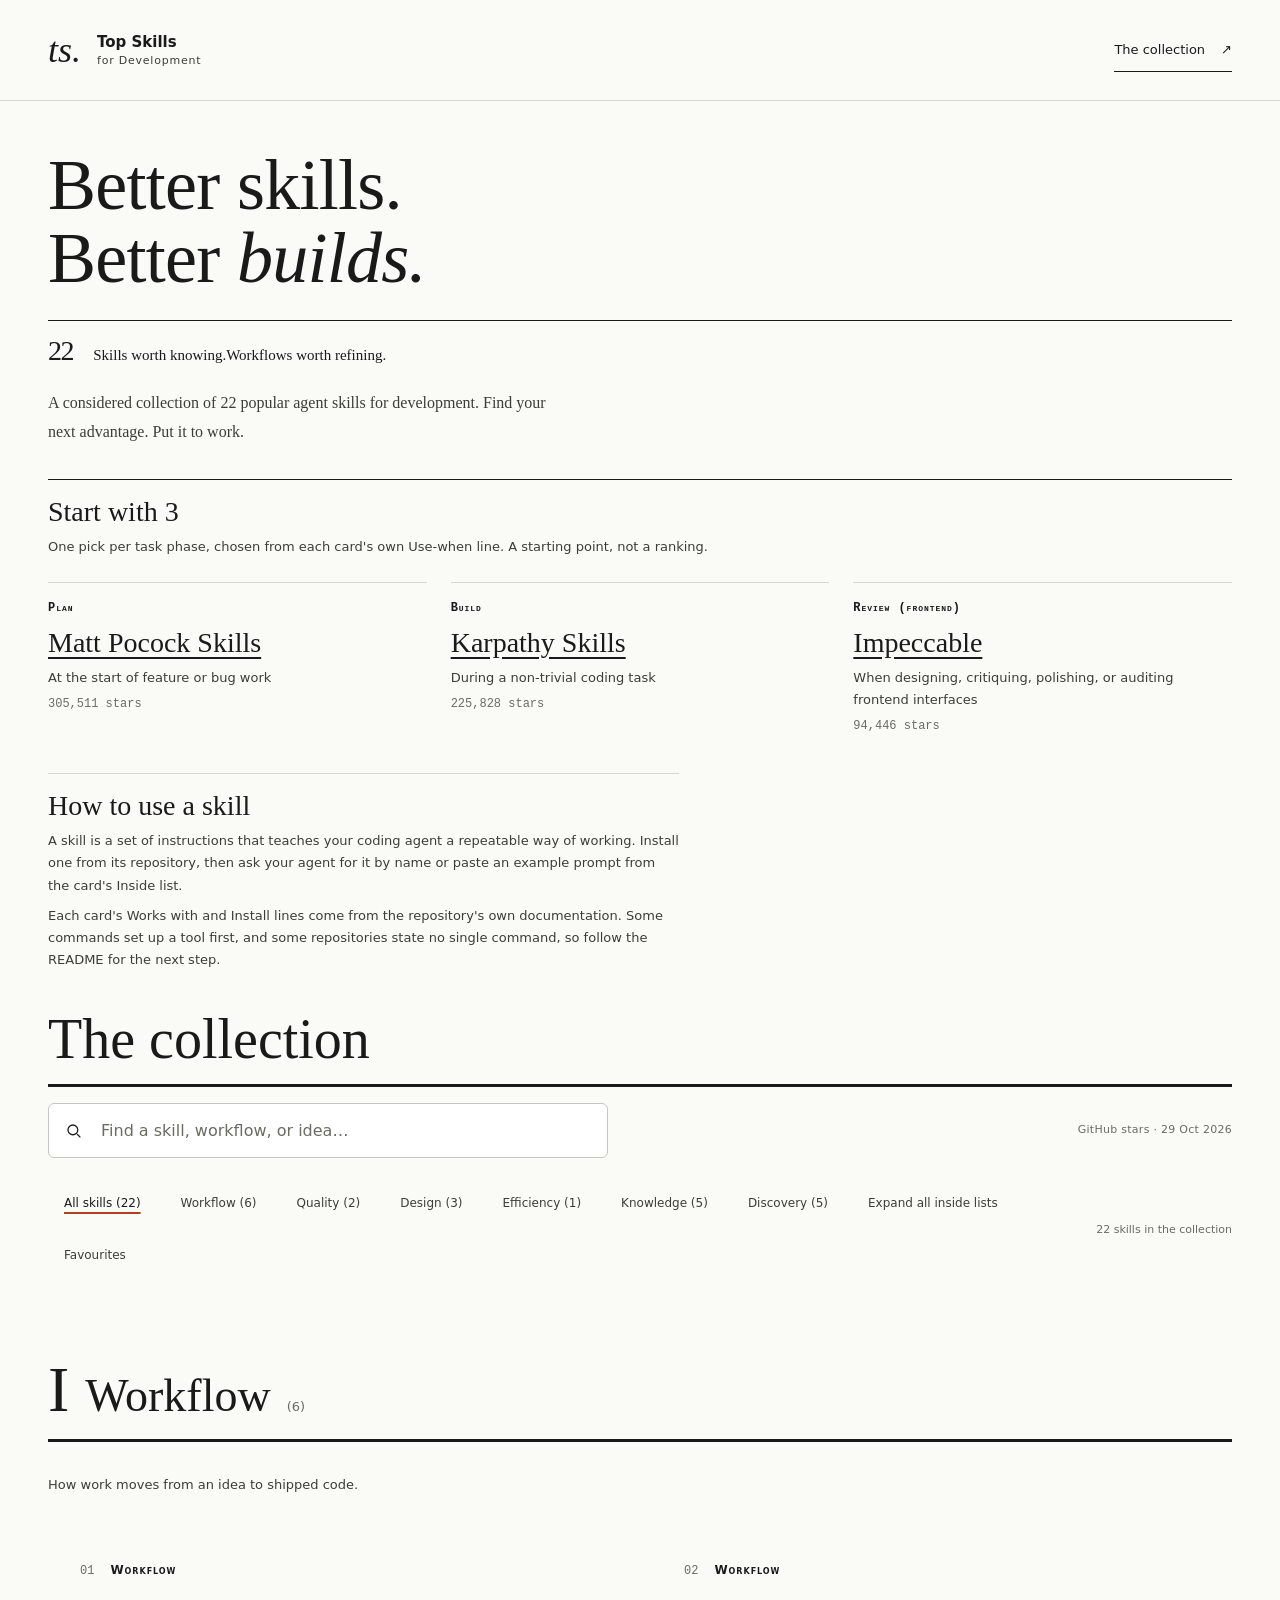
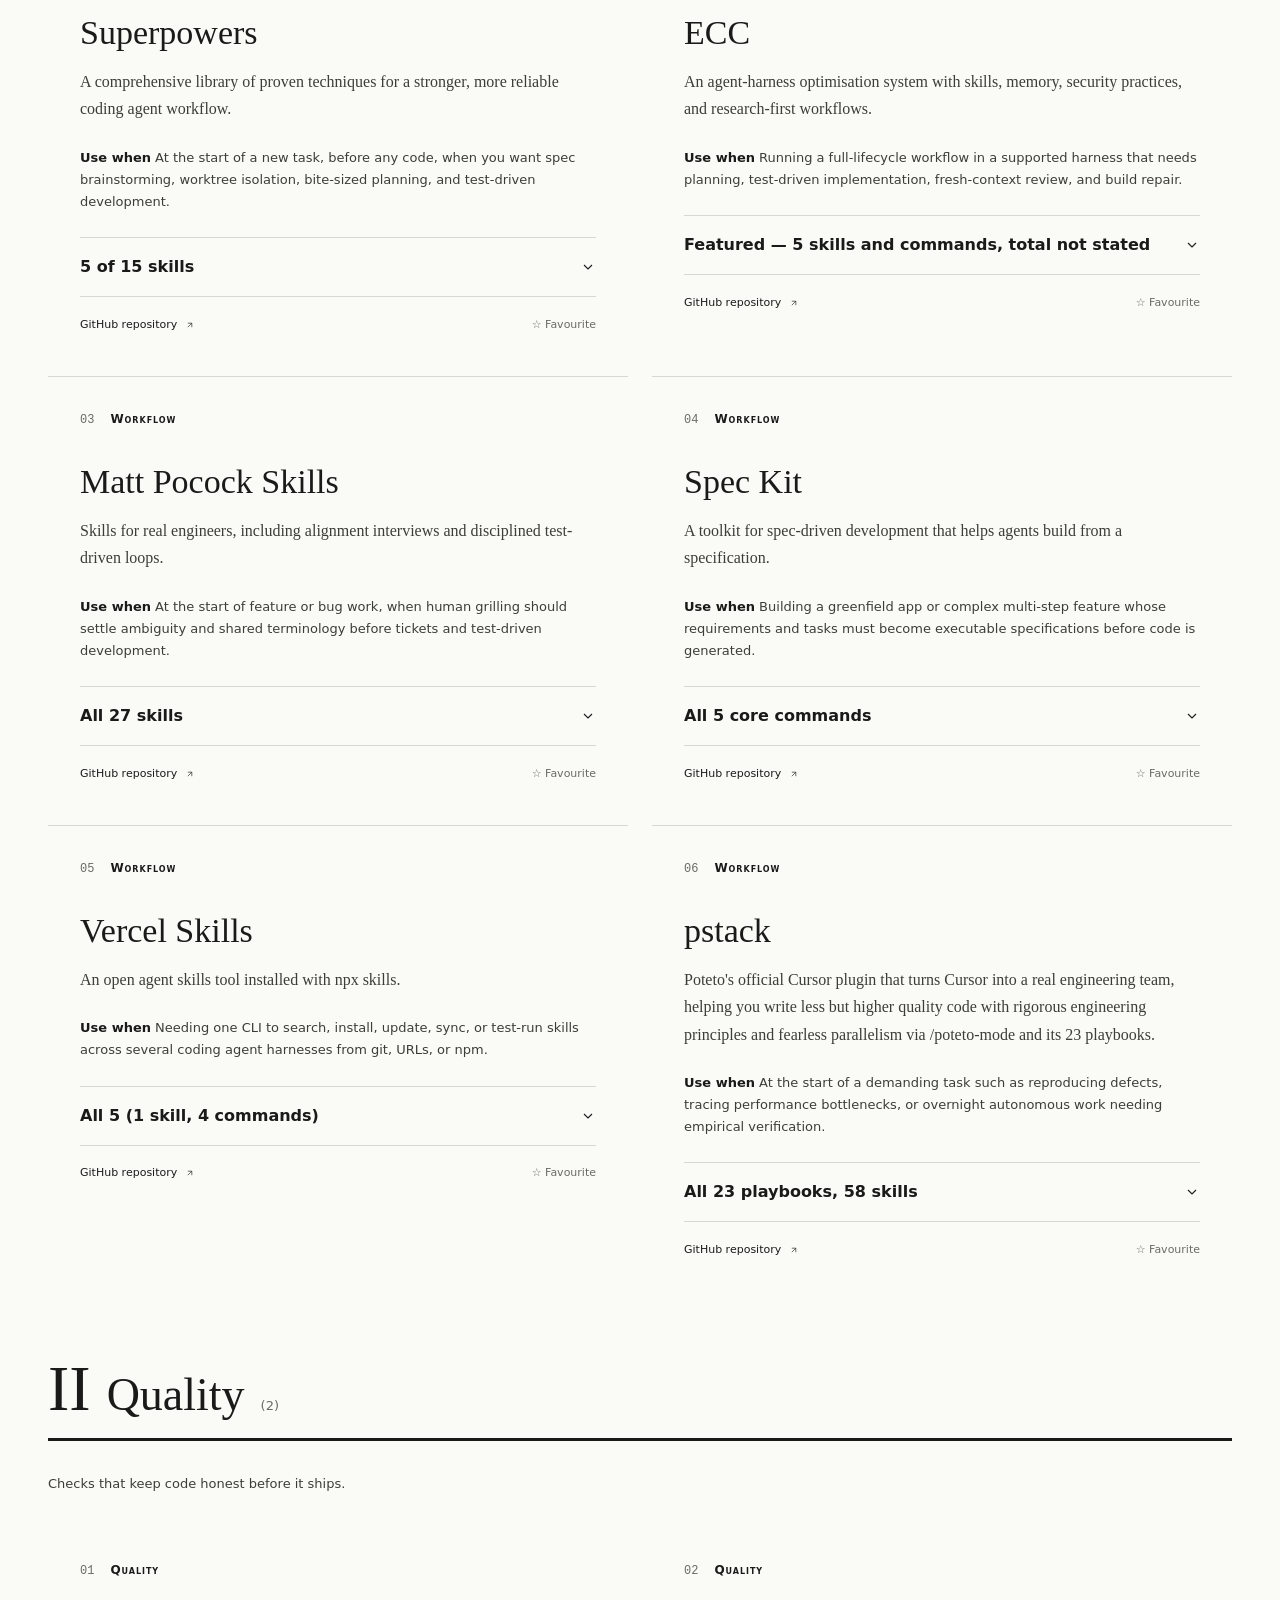
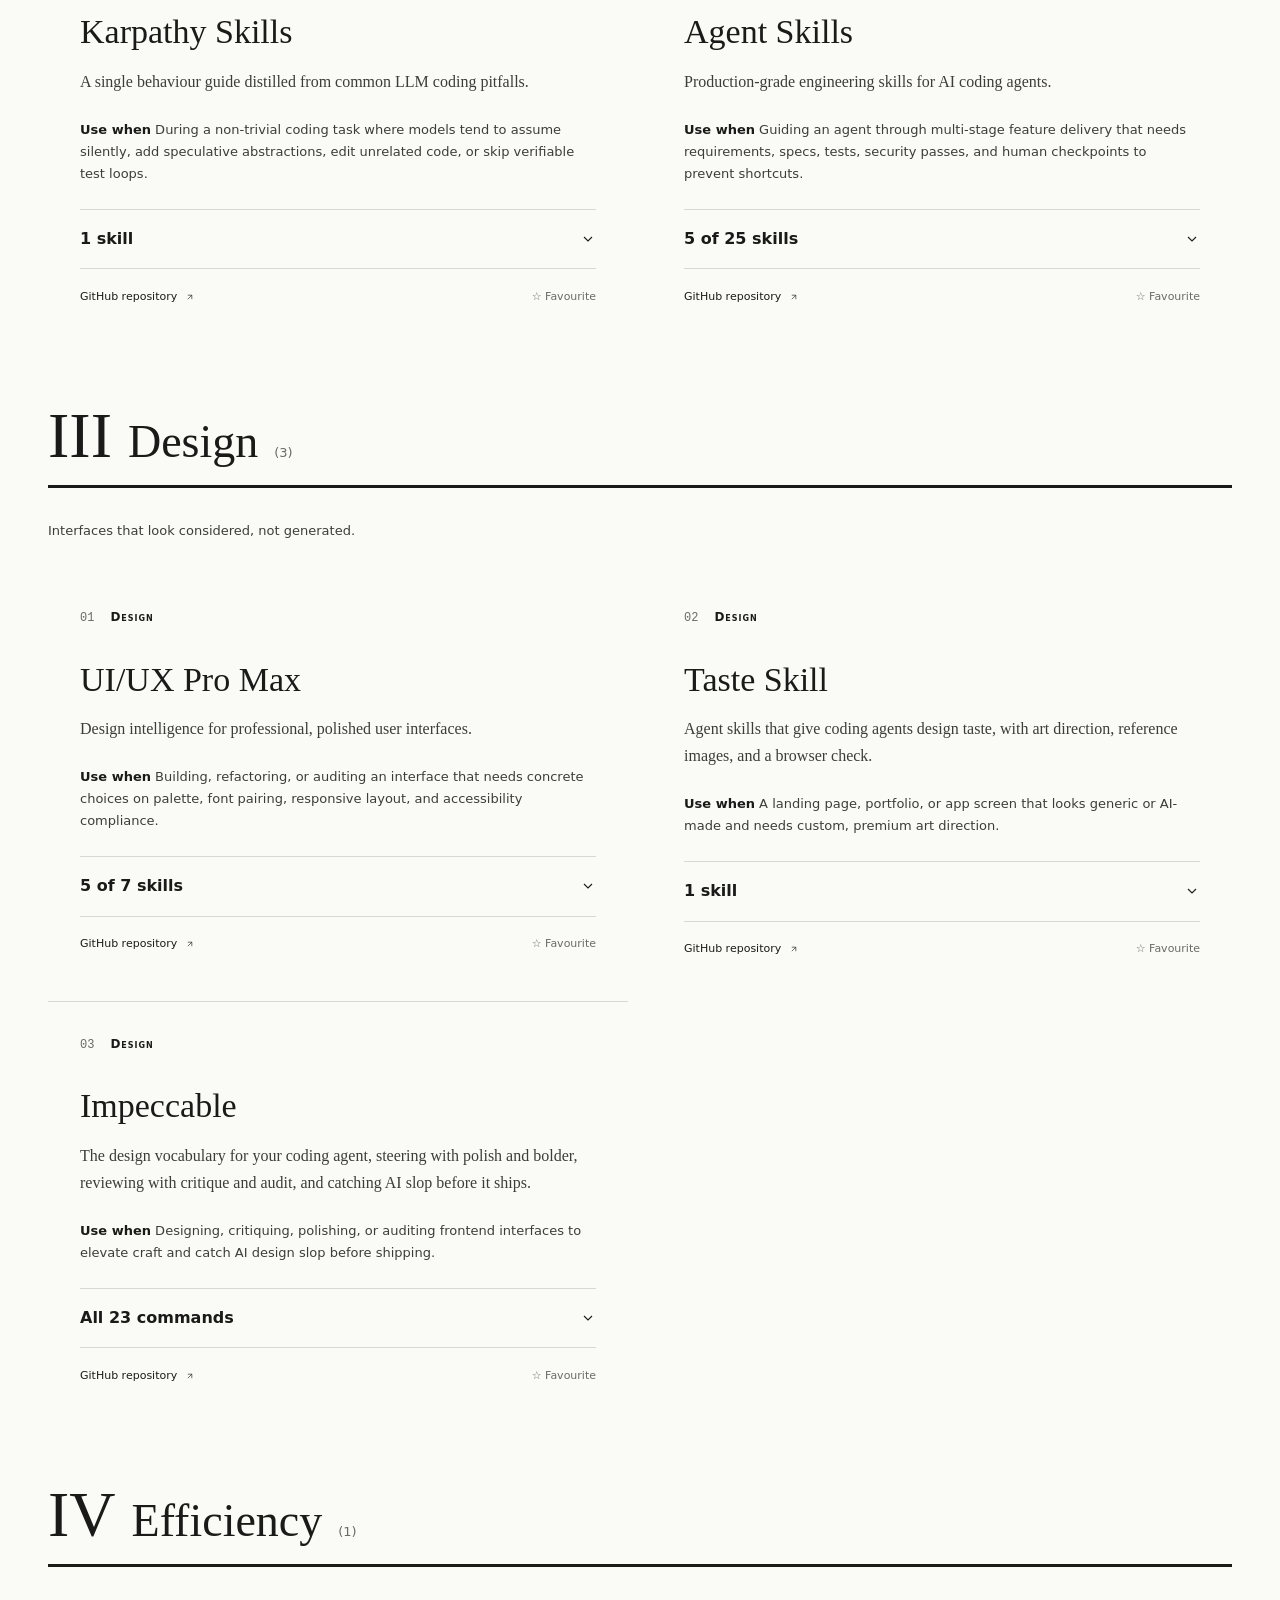
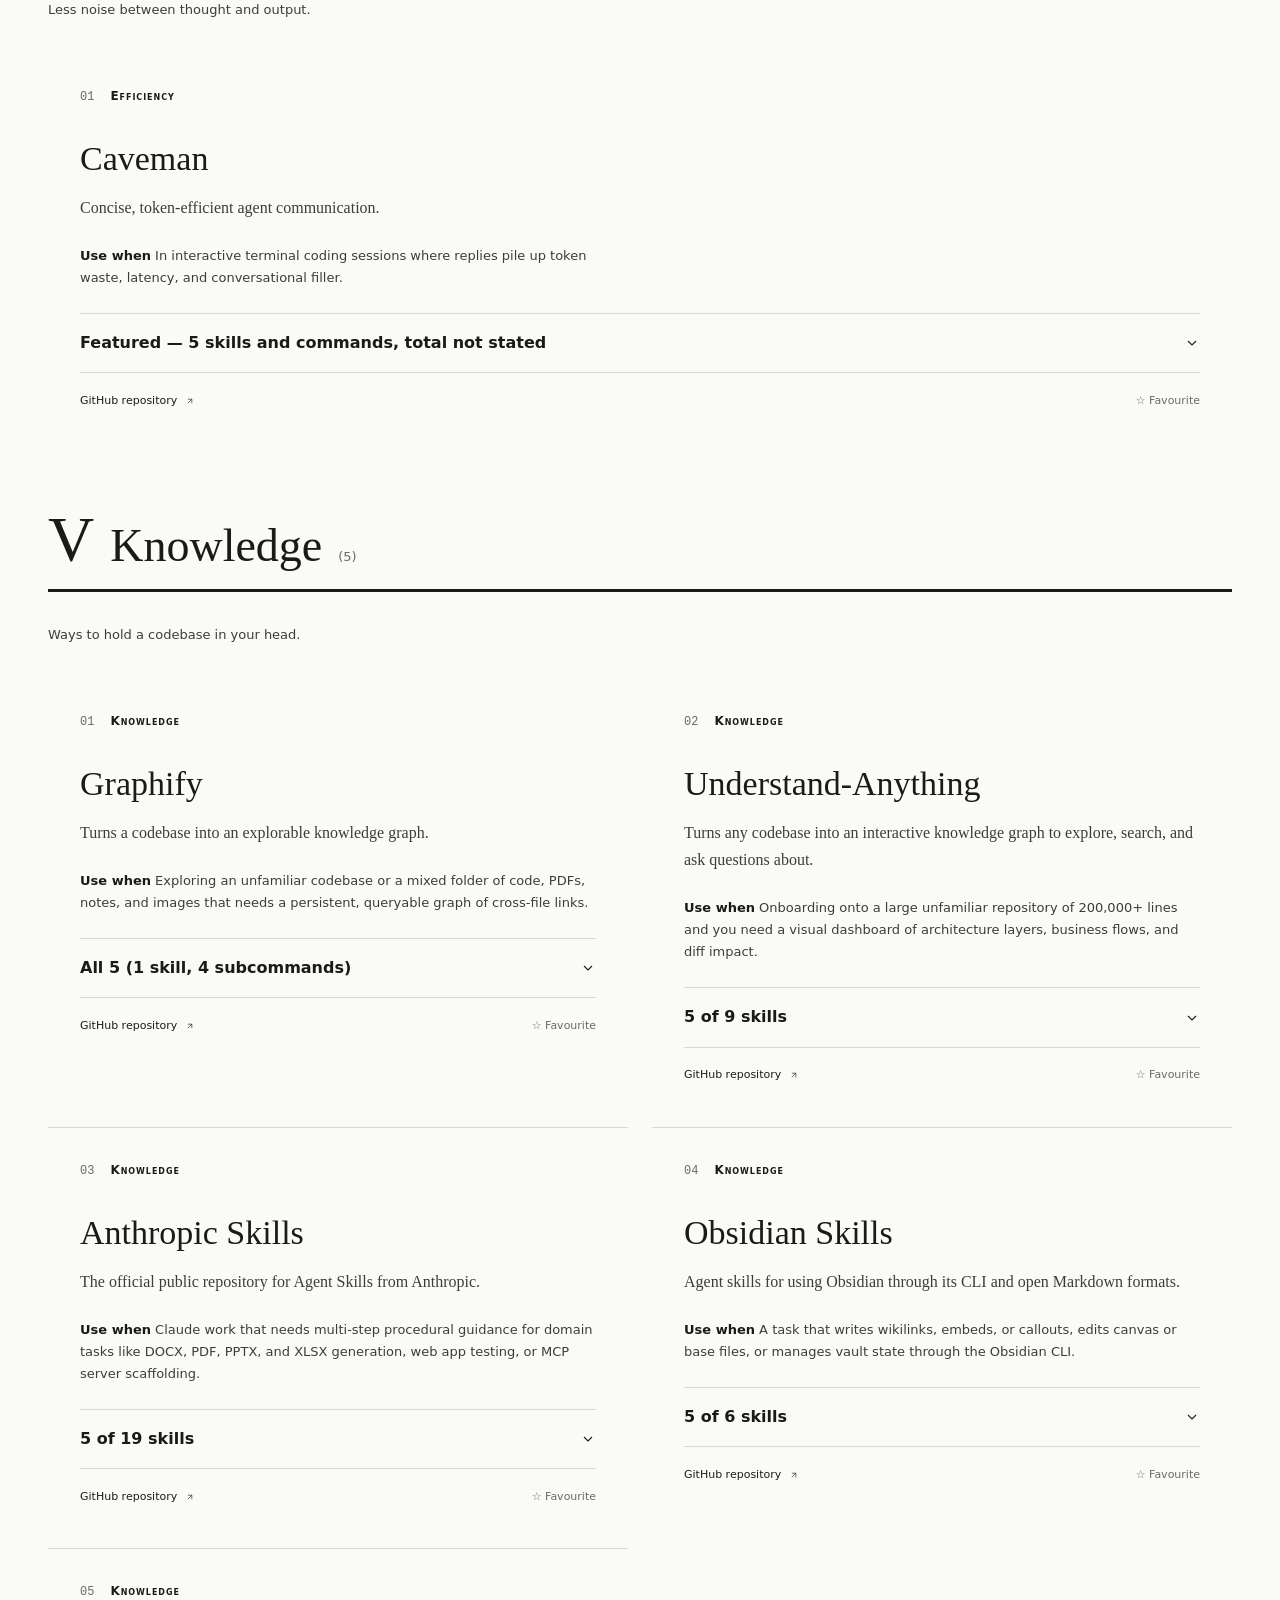
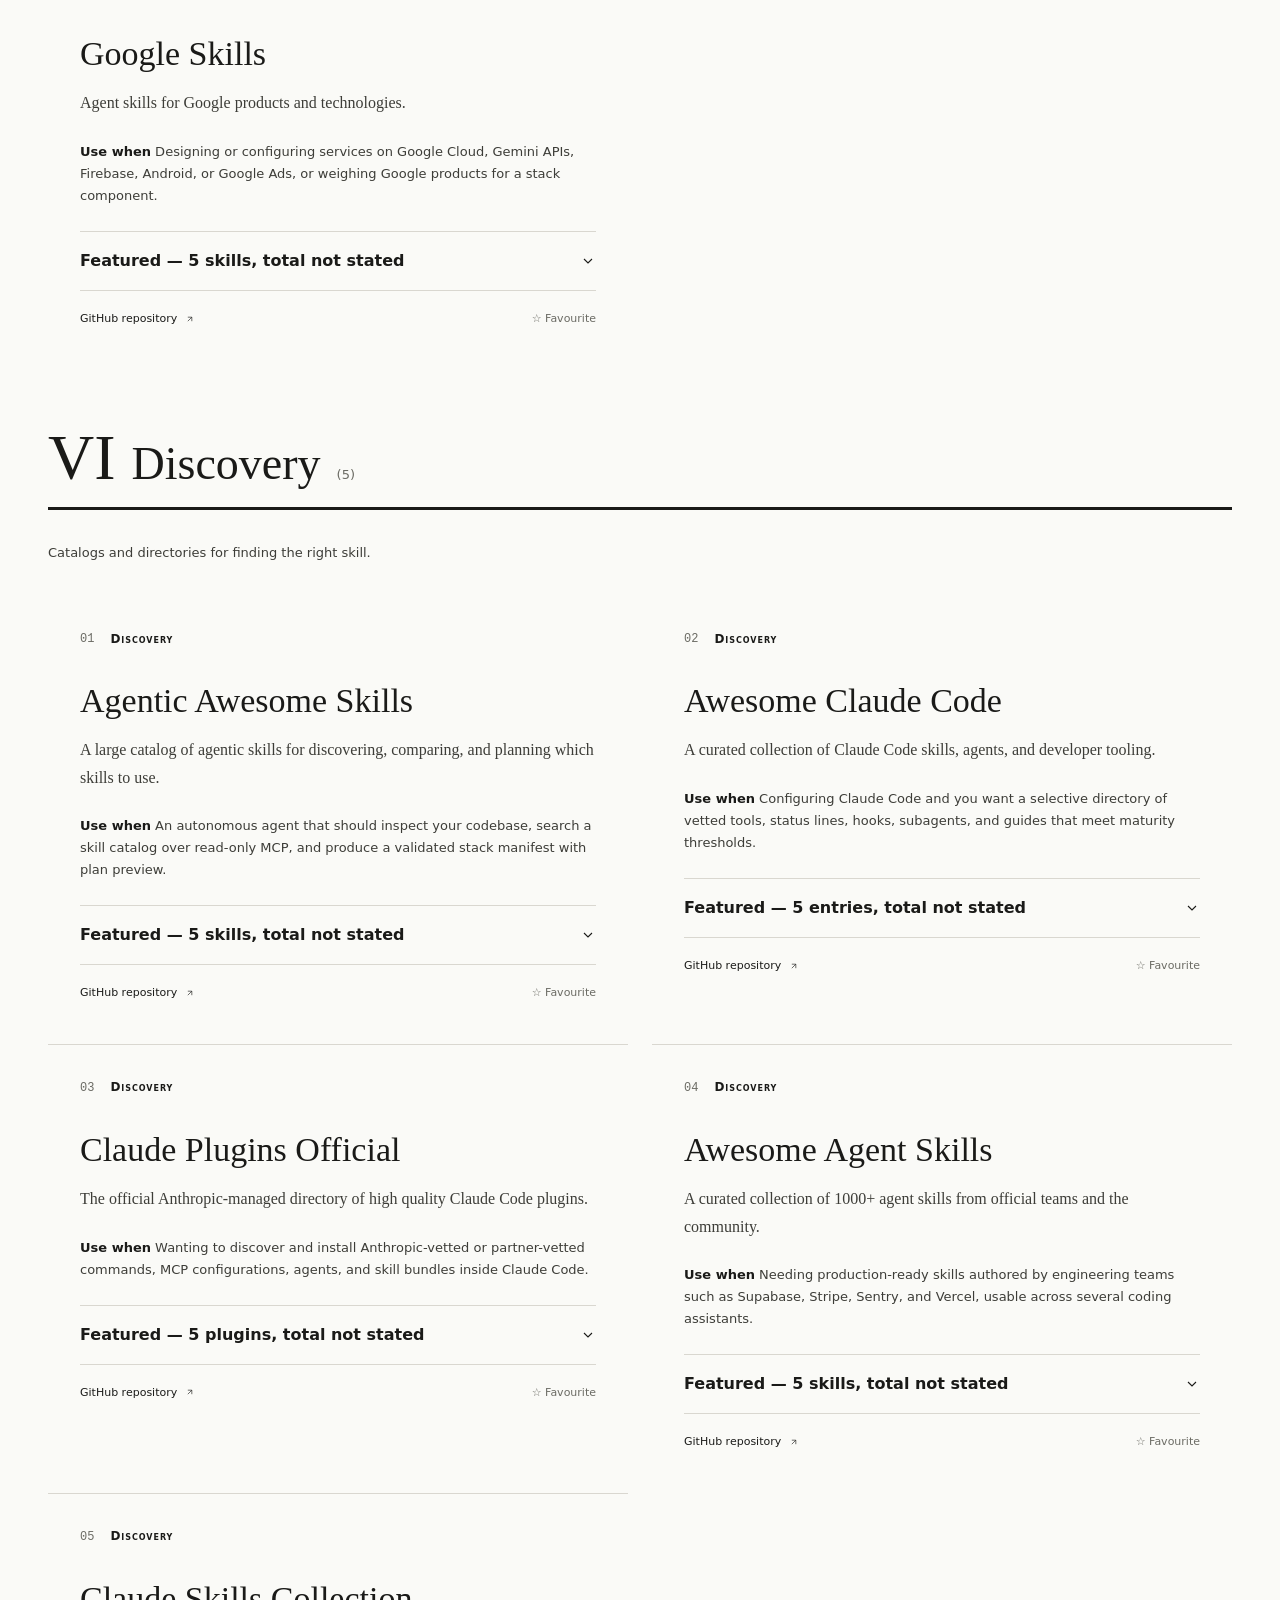
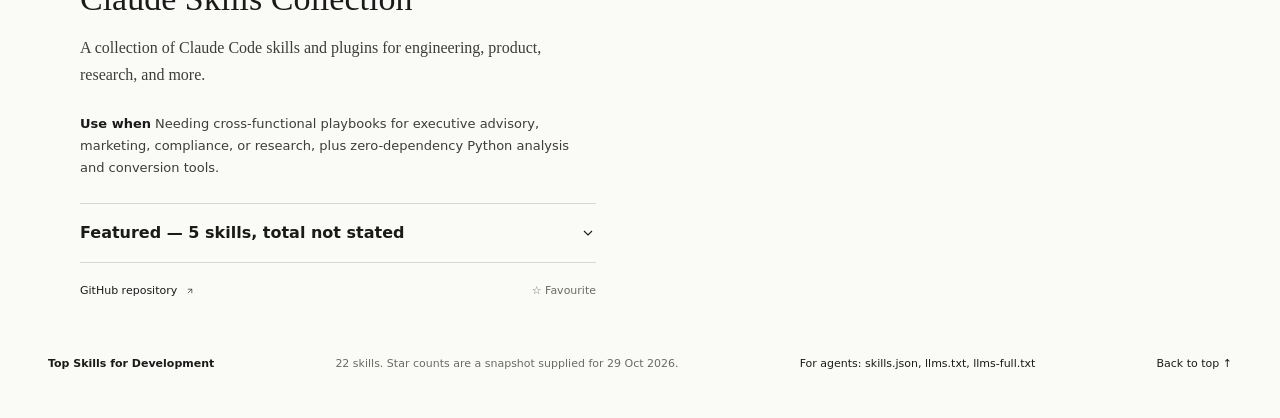
==== commit 1c316f26: "pstack expansion: add all 58 skills to pstack card (81 items, site total 160 to 218)" ====
--- a/index.html
+++ b/index.html
@@ -141,7 +141,7 @@
  <div class="fit">
   <p class="fit-use"><strong>Use when</strong> At the start of a demanding task such as reproducing defects, tracing performance bottlenecks, or overnight autonomous work needing empirical verification.</p>
  </div>
- <details class="inside"><summary>All 23 playbooks<svg viewBox="0 0 24 24" fill="none" stroke="currentColor" stroke-width="1.6" aria-hidden="true"><path d="m6 9 6 6 6-6"/></svg></summary>
+ <details class="inside"><summary>All 23 playbooks, 58 skills<svg viewBox="0 0 24 24" fill="none" stroke="currentColor" stroke-width="1.6" aria-hidden="true"><path d="m6 9 6 6 6-6"/></svg></summary>
  <p class="card-use"><span class="card-use-label">Works with:</span> Claude Code, Cursor</p>
  <p class="inside-meta">Level: Advanced · GitHub stars: 14,487</p>
  <ul class="inside-list">
@@ -168,6 +168,64 @@
  <li><span class="item-head"><code class="inside-name">trace-forensics</code> <span class="item-category">Debugging</span> <button type="button" class="item-favourite-button" hidden data-item-favourite-for="skill-20:trace-forensics" aria-pressed="false" aria-label="Favourite trace-forensics">☆</button></span> <span class="item-dash">— </span>Owns diagnosis from an existing artifact by identifying its format, parsing it with generic tooling, reducing it to a source-attributed finding, and distinguishing confirmed causes from hypotheses without a live rerun.<p class="example-prompt">/poteto-mode Analyze the saved checkout CPU profile with a generic parser, identify the hot call path and source symbols, and report the strongest supported diagnosis.</p></li>
  <li><span class="item-head"><code class="inside-name">visual-parity</code> <span class="item-category">Testing</span> <button type="button" class="item-favourite-button" hidden data-item-favourite-for="skill-20:visual-parity" aria-pressed="false" aria-label="Favourite visual-parity">☆</button></span> <span class="item-dash">— </span>Owns pixel-exact equivalence by establishing the baseline before migration, moving one component at a time, and verifying zero image diff without changing the harness or tampering with baseline images.<p class="example-prompt">/poteto-mode Migrate the invoice status component against its existing screenshot baseline, checking every state by image diff and preserving the harness and baseline images.</p></li>
  <li><span class="item-head"><code class="inside-name">worktree-cleanup</code> <span class="item-category">Setup</span> <button type="button" class="item-favourite-button" hidden data-item-favourite-for="skill-20:worktree-cleanup" aria-pressed="false" aria-label="Favourite worktree-cleanup">☆</button></span> <span class="item-dash">— </span>Snapshots and audits worktrees and simulator state using paths from worktree list, classifying size, age, merge state, uncommitted work, and PR state before checking active usage and pruning confirmed candidates.<p class="example-prompt">/poteto-mode Audit worktrees and simulator storage, classify candidates from worktree list, cross-check active chats, and hold any uncommitted work for my decision.</p></li>
+ <li><span class="item-head"><code class="inside-name">architect</code> <span class="item-category">Design</span> <button type="button" class="item-favourite-button" hidden data-item-favourite-for="skill-20:architect" aria-pressed="false" aria-label="Favourite architect">☆</button></span> <span class="item-dash">— </span>Develops competing type and module sketches, synthesizes a design, and implements against it.<p class="example-prompt">/architect Design the reservation service types and module boundaries before implementing the booking flow.</p></li>
+ <li><span class="item-head"><code class="inside-name">arena</code> <span class="item-category">Building</span> <button type="button" class="item-favourite-button" hidden data-item-favourite-for="skill-20:arena" aria-pressed="false" aria-label="Favourite arena">☆</button></span> <span class="item-dash">— </span>Runs parallel attempts at one brief and combines the strongest parts into a verified artifact.<p class="example-prompt">/arena Produce competing CSV importers and synthesize the clearest implementation with verified error handling.</p></li>
+ <li><span class="item-head"><code class="inside-name">automate-me</code> <span class="item-category">Writing</span> <button type="button" class="item-favourite-button" hidden data-item-favourite-for="skill-20:automate-me" aria-pressed="false" aria-label="Favourite automate-me">☆</button></span> <span class="item-dash">— </span>Turns recurring working preferences and direct feedback into a personal mode skill.<p class="example-prompt">/poteto-mode use automate-me to capture my review preferences in a personal mode skill.</p></li>
+ <li><span class="item-head"><code class="inside-name">benchmark-checklist</code> <span class="item-category">Testing</span> <button type="button" class="item-favourite-button" hidden data-item-favourite-for="skill-20:benchmark-checklist" aria-pressed="false" aria-label="Favourite benchmark-checklist">☆</button></span> <span class="item-dash">— </span>Checks performance claims against actual work, bottlenecks, tuning, errors, and repeatable measurements.<p class="example-prompt">/poteto-mode use benchmark-checklist to vet the claimed export speedup before we choose a serializer.</p></li>
+ <li><span class="item-head"><code class="inside-name">blast-radius</code> <span class="item-category">Review</span> <button type="button" class="item-favourite-button" hidden data-item-favourite-for="skill-20:blast-radius" aria-pressed="false" aria-label="Favourite blast-radius">☆</button></span> <span class="item-dash">— </span>Investigates breakage beyond a change and runs real code to prove its critical safety assumption.<p class="example-prompt">/poteto-mode use blast-radius to check what removing the session cache eviction call could break.</p></li>
+ <li><span class="item-head"><code class="inside-name">bro</code> <span class="item-category">Communication</span> <button type="button" class="item-favourite-button" hidden data-item-favourite-for="skill-20:bro" aria-pressed="false" aria-label="Favourite bro">☆</button></span> <span class="item-dash">— </span>Rewrites the previous reply in simpler, concise language without jargon.<p class="example-prompt">/poteto-mode use bro to restate your last explanation of transaction isolation in plain words.</p></li>
+ <li><span class="item-head"><code class="inside-name">correct</code> <span class="item-category">Building</span> <button type="button" class="item-favourite-button" hidden data-item-favourite-for="skill-20:correct" aria-pressed="false" aria-label="Favourite correct">☆</button></span> <span class="item-dash">— </span>Prevents recurring agent mistakes through architecture, types, or executable checks proven against past failures.<p class="example-prompt">/correct Prevent agents from repeatedly bypassing the permission parser and prove the enforcement catches a past mistake.</p></li>
+ <li><span class="item-head"><code class="inside-name">create-formal-verification-skill</code> <span class="item-category">Testing</span> <button type="button" class="item-favourite-button" hidden data-item-favourite-for="skill-20:create-formal-verification-skill" aria-pressed="false" aria-label="Favourite create-formal-verification-skill">☆</button></span> <span class="item-dash">— </span>Verifies a high-impact property with a suitable formal tool and creates a reusable project skill.<p class="example-prompt">/create-formal-verification-skill Verify that concurrent lease renewals cannot grant two owners and leave a rerunnable skill.</p></li>
+ <li><span class="item-head"><code class="inside-name">create-verification-skill</code> <span class="item-category">Testing</span> <button type="button" class="item-favourite-button" hidden data-item-favourite-for="skill-20:create-verification-skill" aria-pressed="false" aria-label="Favourite create-verification-skill">☆</button></span> <span class="item-dash">— </span>Creates and exercises a project skill that launches the real app, drives user behavior, and retains evidence.<p class="example-prompt">/create-verification-skill Build a verification skill for our inventory CLI and prove its stock adjustment journey.</p></li>
+ <li><span class="item-head"><code class="inside-name">figure-it-out</code> <span class="item-category">Planning</span> <button type="button" class="item-favourite-button" hidden data-item-favourite-for="skill-20:figure-it-out" aria-pressed="false" aria-label="Favourite figure-it-out">☆</button></span> <span class="item-dash">— </span>Designs and executes an auditable workflow with falsifiable goals, experiments, and decision records when no playbook fits.<p class="example-prompt">/figure-it-out Plan and execute the tenant storage migration with independently verifiable units and an audit trail.</p></li>
+ <li><span class="item-head"><code class="inside-name">how</code> <span class="item-category">Understanding</span> <button type="button" class="item-favourite-button" hidden data-item-favourite-for="skill-20:how" aria-pressed="false" aria-label="Favourite how">☆</button></span> <span class="item-dash">— </span>Explores code to explain subsystem structure, runtime flow, and ownership before changes.<p class="example-prompt">/poteto-mode use how to explain where notification delivery is owned and how retries reach the queue.</p></li>
+ <li><span class="item-head"><code class="inside-name">in-your-own-words</code> <span class="item-category">Understanding</span> <button type="button" class="item-favourite-button" hidden data-item-favourite-for="skill-20:in-your-own-words" aria-pressed="false" aria-label="Favourite in-your-own-words">☆</button></span> <span class="item-dash">— </span>Restates the user's goals and the problem behind the request to check understanding.<p class="example-prompt">/in-your-own-words Restate what I need from offline invoice editing and the problem it solves for field staff.</p></li>
+ <li><span class="item-head"><code class="inside-name">interrogate</code> <span class="item-category">Review</span> <button type="button" class="item-favourite-button" hidden data-item-favourite-for="skill-20:interrogate" aria-pressed="false" aria-label="Favourite interrogate">☆</button></span> <span class="item-dash">— </span>Uses adversarial reviewers and reruns their reproductions to report only demonstrated failures.<p class="example-prompt">/poteto-mode use interrogate to challenge the new password reset flow and report only failures proven by a run.</p></li>
+ <li><span class="item-head"><code class="inside-name">ketchup</code> <span class="item-category">Communication</span> <button type="button" class="item-favourite-button" hidden data-item-favourite-for="skill-20:ketchup" aria-pressed="false" aria-label="Favourite ketchup">☆</button></span> <span class="item-dash">— </span>Summarizes changes since the user's last message and supplies the context for every pending user decision.<p class="example-prompt">/ketchup Catch me up on the import work since my last message and explain any decisions waiting on me.</p></li>
+ <li><span class="item-head"><code class="inside-name">ketchup-video</code> <span class="item-category">Communication</span> <button type="button" class="item-favourite-button" hidden data-item-favourite-for="skill-20:ketchup-video" aria-pressed="false" aria-label="Favourite ketchup-video">☆</button></span> <span class="item-dash">— </span>Presents the chat's recent changes in a subtitled slide video with pending decisions listed as text.<p class="example-prompt">/ketchup-video Show what changed in the calendar redesign and list the choices that still need me.</p></li>
+ <li><span class="item-head"><code class="inside-name">maintain-formal-verification-skill</code> <span class="item-category">Testing</span> <button type="button" class="item-favourite-button" hidden data-item-favourite-for="skill-20:maintain-formal-verification-skill" aria-pressed="false" aria-label="Favourite maintain-formal-verification-skill">☆</button></span> <span class="item-dash">— </span>Updates formal checks to match changed code and distinguishes verification drift from genuine property violations.<p class="example-prompt">/maintain-formal-verification-skill Reconcile the lease model with the renewal refactor and classify each failure as drift or a bug.</p></li>
+ <li><span class="item-head"><code class="inside-name">maintain-verification-skill</code> <span class="item-category">Testing</span> <button type="button" class="item-favourite-button" hidden data-item-favourite-for="skill-20:maintain-verification-skill" aria-pressed="false" aria-label="Favourite maintain-verification-skill">☆</button></span> <span class="item-dash">— </span>Audits a verification skill and feature map against source and live app behavior, correcting proven drift.<p class="example-prompt">/maintain-verification-skill Audit the inventory verification map against the current CLI and exercise every mapped feature.</p></li>
+ <li><span class="item-head"><code class="inside-name">make-bot-ui</code> <span class="item-category">Building</span> <button type="button" class="item-favourite-button" hidden data-item-favourite-for="skill-20:make-bot-ui" aria-pressed="false" aria-label="Favourite make-bot-ui">☆</button></span> <span class="item-dash">— </span>Builds a UI whose server sends webhook events to a Grok Bot while keeping the sender key out of the browser.<p class="example-prompt">/poteto-mode use make-bot-ui to build a task dashboard whose buttons wake a Grok Bot through a server-held webhook key.</p></li>
+ <li><span class="item-head"><code class="inside-name">no-comments</code> <span class="item-category">Review</span> <button type="button" class="item-favourite-button" hidden data-item-favourite-for="skill-20:no-comments" aria-pressed="false" aria-label="Favourite no-comments">☆</button></span> <span class="item-dash">— </span>Runs Comment Sicko, audits its findings, fixes accepted root causes, and offers enforceable replacements for constraint comments.<p class="example-prompt">/no-comments Review the invoice parser diff and address accepted findings within that scope.</p></li>
+ <li><span class="item-head"><code class="inside-name">poteto-help</code> <span class="item-category">Understanding</span> <button type="button" class="item-favourite-button" hidden data-item-favourite-for="skill-20:poteto-help" aria-pressed="false" aria-label="Favourite poteto-help">☆</button></span> <span class="item-dash">— </span>Answers pstack questions with a suitable next prompt and links to the source instructions.<p class="example-prompt">/poteto-help Which workflow should I use to verify a change before handing it over?</p></li>
+ <li><span class="item-head"><code class="inside-name">poteto-mode</code> <span class="item-category">Building</span> <button type="button" class="item-favourite-button" hidden data-item-favourite-for="skill-20:poteto-mode" aria-pressed="false" aria-label="Favourite poteto-mode">☆</button></span> <span class="item-dash">— </span>Routes demanding tasks through playbooks with engineering principles, deliberate delegation, and verification of real results.<p class="example-prompt">/poteto-mode Add cancellation to scheduled reports and verify that canceled reports never send email.</p></li>
+ <li><span class="item-head"><code class="inside-name">principle-attack-the-premise</code> <span class="item-category">Debugging</span> <button type="button" class="item-favourite-button" hidden data-item-favourite-for="skill-20:principle-attack-the-premise" aria-pressed="false" aria-label="Favourite principle-attack-the-premise">☆</button></span> <span class="item-dash">— </span>Tests the assumption shared by repeated failed fixes before attempting another repair.<p class="example-prompt">/poteto-mode apply attack the premise: test whether clock skew actually explains the two failed retry fixes.</p></li>
+ <li><span class="item-head"><code class="inside-name">principle-boundary-discipline</code> <span class="item-category">Building</span> <button type="button" class="item-favourite-button" hidden data-item-favourite-for="skill-20:principle-boundary-discipline" aria-pressed="false" aria-label="Favourite principle-boundary-discipline">☆</button></span> <span class="item-dash">— </span>Concentrates validation at system boundaries and keeps internal business logic pure and typed.<p class="example-prompt">/poteto-mode apply boundary discipline: parse incoming shipment payloads once before passing typed data to the service.</p></li>
+ <li><span class="item-head"><code class="inside-name">principle-build-the-lever</code> <span class="item-category">Building</span> <button type="button" class="item-favourite-button" hidden data-item-favourite-for="skill-20:principle-build-the-lever" aria-pressed="false" aria-label="Favourite principle-build-the-lever">☆</button></span> <span class="item-dash">— </span>Creates a rerunnable tool to perform or verify nontrivial work instead of relying on manual edits.<p class="example-prompt">/poteto-mode apply build the lever: write a rerunnable codemod for the route parameter rename.</p></li>
+ <li><span class="item-head"><code class="inside-name">principle-encode-lessons-in-structure</code> <span class="item-category">Building</span> <button type="button" class="item-favourite-button" hidden data-item-favourite-for="skill-20:principle-encode-lessons-in-structure" aria-pressed="false" aria-label="Favourite principle-encode-lessons-in-structure">☆</button></span> <span class="item-dash">— </span>Converts recurring instructions and corrections into structural or executable enforcement where possible.<p class="example-prompt">/poteto-mode apply encode lessons in structure: enforce the repeated rule against importing storage internals.</p></li>
+ <li><span class="item-head"><code class="inside-name">principle-exhaust-the-design-space</code> <span class="item-category">Design</span> <button type="button" class="item-favourite-button" hidden data-item-favourite-for="skill-20:principle-exhaust-the-design-space" aria-pressed="false" aria-label="Favourite principle-exhaust-the-design-space">☆</button></span> <span class="item-dash">— </span>Compares competing prototypes before choosing an unfamiliar interaction or architectural direction.<p class="example-prompt">/poteto-mode apply exhaust the design space: prototype three keyboard navigation patterns for the command palette.</p></li>
+ <li><span class="item-head"><code class="inside-name">principle-experience-first</code> <span class="item-category">Design</span> <button type="button" class="item-favourite-button" hidden data-item-favourite-for="skill-20:principle-experience-first" aria-pressed="false" aria-label="Favourite principle-experience-first">☆</button></span> <span class="item-dash">— </span>Prioritizes the consumer's experience and polished core workflows when trading off scope and implementation effort.<p class="example-prompt">/poteto-mode apply experience first: narrow the launch scope so the booking confirmation flow feels complete.</p></li>
+ <li><span class="item-head"><code class="inside-name">principle-explain-the-number</code> <span class="item-category">Testing</span> <button type="button" class="item-favourite-button" hidden data-item-favourite-for="skill-20:principle-explain-the-number" aria-pressed="false" aria-label="Favourite principle-explain-the-number">☆</button></span> <span class="item-dash">— </span>Establishes what a measurement means by identifying its limiter and ruling out misleading work or noise.<p class="example-prompt">/poteto-mode apply explain the number: investigate what bounds our claimed search throughput and whether every query ran.</p></li>
+ <li><span class="item-head"><code class="inside-name">principle-fix-root-causes</code> <span class="item-category">Debugging</span> <button type="button" class="item-favourite-button" hidden data-item-favourite-for="skill-20:principle-fix-root-causes" aria-pressed="false" aria-label="Favourite principle-fix-root-causes">☆</button></span> <span class="item-dash">— </span>Traces a reproduced symptom to the first incorrect decision and fixes the fault rather than hiding its consequences.<p class="example-prompt">/poteto-mode apply fix root causes: trace why stale cart totals are created before adding another checkout guard.</p></li>
+ <li><span class="item-head"><code class="inside-name">principle-foundational-thinking</code> <span class="item-category">Planning</span> <button type="button" class="item-favourite-button" hidden data-item-favourite-for="skill-20:principle-foundational-thinking" aria-pressed="false" aria-label="Favourite principle-foundational-thinking">☆</button></span> <span class="item-dash">— </span>Chooses data structures, shared-state boundaries, and reusable foundations before feature logic.<p class="example-prompt">/poteto-mode apply foundational thinking: settle the shipment state model and verification scaffold before adding transitions.</p></li>
+ <li><span class="item-head"><code class="inside-name">principle-guard-the-context-window</code> <span class="item-category">Planning</span> <button type="button" class="item-favourite-button" hidden data-item-favourite-for="skill-20:principle-guard-the-context-window" aria-pressed="false" aria-label="Favourite principle-guard-the-context-window">☆</button></span> <span class="item-dash">— </span>Keeps bulk material in delegated work and concise summaries in the main conversation as context fills.<p class="example-prompt">/poteto-mode apply guard the context window: delegate the large trace reads and retain only cited findings here.</p></li>
+ <li><span class="item-head"><code class="inside-name">principle-laziness-protocol</code> <span class="item-category">Building</span> <button type="button" class="item-favourite-button" hidden data-item-favourite-for="skill-20:principle-laziness-protocol" aria-pressed="false" aria-label="Favourite principle-laziness-protocol">☆</button></span> <span class="item-dash">— </span>Favors deletion, consolidated decisions, and the smallest sufficient change over extra abstractions.<p class="example-prompt">/poteto-mode apply laziness protocol: simplify the single-caller report adapters before proposing another layer.</p></li>
+ <li><span class="item-head"><code class="inside-name">principle-make-operations-idempotent</code> <span class="item-category">Building</span> <button type="button" class="item-favourite-button" hidden data-item-favourite-for="skill-20:principle-make-operations-idempotent" aria-pressed="false" aria-label="Favourite principle-make-operations-idempotent">☆</button></span> <span class="item-dash">— </span>Designs state changes to reconcile existing state and converge after repeats or interrupted runs.<p class="example-prompt">/poteto-mode apply make operations idempotent: make interrupted attachment imports safe to resume without duplicates.</p></li>
+ <li><span class="item-head"><code class="inside-name">principle-migrate-callers-then-delete-legacy-apis</code> <span class="item-category">Building</span> <button type="button" class="item-favourite-button" hidden data-item-favourite-for="skill-20:principle-migrate-callers-then-delete-legacy-apis" aria-pressed="false" aria-label="Favourite principle-migrate-callers-then-delete-legacy-apis">☆</button></span> <span class="item-dash">— </span>Migrates internal callers and removes the obsolete API together when coordinated breaking changes are supported.<p class="example-prompt">/poteto-mode apply migrate callers then delete legacy apis: move every internal pricing caller to the new contract in one wave.</p></li>
+ <li><span class="item-head"><code class="inside-name">principle-minimize-reader-load</code> <span class="item-category">Building</span> <button type="button" class="item-favourite-button" hidden data-item-favourite-for="skill-20:principle-minimize-reader-load" aria-pressed="false" aria-label="Favourite principle-minimize-reader-load">☆</button></span> <span class="item-dash">— </span>Reduces unnecessary indirection and hidden mutable state so readers can trace values and ownership.<p class="example-prompt">/poteto-mode apply minimize reader load: collapse pass-through permission wrappers and reduce shared mutable flags.</p></li>
+ <li><span class="item-head"><code class="inside-name">principle-model-the-domain</code> <span class="item-category">Design</span> <button type="button" class="item-favourite-button" hidden data-item-favourite-for="skill-20:principle-model-the-domain" aria-pressed="false" aria-label="Favourite principle-model-the-domain">☆</button></span> <span class="item-dash">— </span>Represents domain rules in suitable structures instead of spreading state assumptions across conditionals.<p class="example-prompt">/poteto-mode apply model the domain: replace the subscription lifecycle booleans with explicit states and transitions.</p></li>
+ <li><span class="item-head"><code class="inside-name">principle-never-block-on-the-human</code> <span class="item-category">Planning</span> <button type="button" class="item-favourite-button" hidden data-item-favourite-for="skill-20:principle-never-block-on-the-human" aria-pressed="false" aria-label="Favourite principle-never-block-on-the-human">☆</button></span> <span class="item-dash">— </span>Proceeds with reasonable reversible work and presents results for asynchronous human correction.<p class="example-prompt">/poteto-mode apply never block on the human: complete the reversible formatter cleanup and show me the result.</p></li>
+ <li><span class="item-head"><code class="inside-name">principle-outcome-oriented-execution</code> <span class="item-category">Planning</span> <button type="button" class="item-favourite-button" hidden data-item-favourite-for="skill-20:principle-outcome-oriented-execution" aria-pressed="false" aria-label="Favourite principle-outcome-oriented-execution">☆</button></span> <span class="item-dash">— </span>Directs planned migrations toward a verified target architecture with explicit boundaries for temporary breakage.<p class="example-prompt">/poteto-mode apply outcome oriented execution: migrate the event store toward the agreed design with explicit verification checkpoints.</p></li>
+ <li><span class="item-head"><code class="inside-name">principle-prove-it-works</code> <span class="item-category">Testing</span> <button type="button" class="item-favourite-button" hidden data-item-favourite-for="skill-20:principle-prove-it-works" aria-pressed="false" aria-label="Favourite principle-prove-it-works">☆</button></span> <span class="item-dash">— </span>Checks the actual artifact and records rerunnable evidence before declaring a task complete.<p class="example-prompt">/poteto-mode apply prove it works: run the report cancellation path and inspect the actual delivery records.</p></li>
+ <li><span class="item-head"><code class="inside-name">principle-redesign-from-first-principles</code> <span class="item-category">Design</span> <button type="button" class="item-favourite-button" hidden data-item-favourite-for="skill-20:principle-redesign-from-first-principles" aria-pressed="false" aria-label="Favourite principle-redesign-from-first-principles">☆</button></span> <span class="item-dash">— </span>Reconsiders the whole affected design as though a new requirement had been present from the start.<p class="example-prompt">/poteto-mode apply redesign from first principles: reshape the upload design around resumability and update its references.</p></li>
+ <li><span class="item-head"><code class="inside-name">principle-separate-before-serializing-shared-state</code> <span class="item-category">Design</span> <button type="button" class="item-favourite-button" hidden data-item-favourite-for="skill-20:principle-separate-before-serializing-shared-state" aria-pressed="false" aria-label="Favourite principle-separate-before-serializing-shared-state">☆</button></span> <span class="item-dash">— </span>Eliminates shared write targets where possible and structurally serializes access only when sharing is required.<p class="example-prompt">/poteto-mode apply separate before serializing shared state: give metrics workers independent output files before considering a lock.</p></li>
+ <li><span class="item-head"><code class="inside-name">principle-sequence-verifiable-units</code> <span class="item-category">Planning</span> <button type="button" class="item-favourite-button" hidden data-item-favourite-for="skill-20:principle-sequence-verifiable-units" aria-pressed="false" aria-label="Favourite principle-sequence-verifiable-units">☆</button></span> <span class="item-dash">— </span>Orders multi-step work into small units that each pass a concrete check before the next begins.<p class="example-prompt">/poteto-mode apply sequence verifiable units: migrate one search index at a time and verify each before proceeding.</p></li>
+ <li><span class="item-head"><code class="inside-name">principle-subtract-before-you-add</code> <span class="item-category">Building</span> <button type="button" class="item-favourite-button" hidden data-item-favourite-for="skill-20:principle-subtract-before-you-add" aria-pressed="false" aria-label="Favourite principle-subtract-before-you-add">☆</button></span> <span class="item-dash">— </span>Removes dead code and redundant machinery before building on the simpler design.<p class="example-prompt">/poteto-mode apply subtract before you add: remove the unused coupon validators before adding the promotion route.</p></li>
+ <li><span class="item-head"><code class="inside-name">principle-test-behavior-not-implementation</code> <span class="item-category">Testing</span> <button type="button" class="item-favourite-button" hidden data-item-favourite-for="skill-20:principle-test-behavior-not-implementation" aria-pressed="false" aria-label="Favourite principle-test-behavior-not-implementation">☆</button></span> <span class="item-dash">— </span>Tests observable contracts so checks catch broken behavior while surviving internal refactors.<p class="example-prompt">/poteto-mode apply test behavior not implementation: assert the receipt is sent once without pinning private helper order.</p></li>
+ <li><span class="item-head"><code class="inside-name">principle-type-system-discipline</code> <span class="item-category">Building</span> <button type="button" class="item-favourite-button" hidden data-item-favourite-for="skill-20:principle-type-system-discipline" aria-pressed="false" aria-label="Favourite principle-type-system-discipline">☆</button></span> <span class="item-dash">— </span>Uses domain types, validated boundaries, and exhaustive variants to make invalid states fail at compile time.<p class="example-prompt">/poteto-mode apply type system discipline: distinguish CustomerId from InvoiceId and exhaust payment result variants.</p></li>
+ <li><span class="item-head"><code class="inside-name">recall</code> <span class="item-category">Understanding</span> <button type="button" class="item-favourite-button" hidden data-item-favourite-for="skill-20:recall" aria-pressed="false" aria-label="Favourite recall">☆</button></span> <span class="item-dash">— </span>Reconstructs recent work from scoped chats, shared records, and live state into a current brief and next action.<p class="example-prompt">/poteto-mode use recall to reconstruct this week's work on payment retries and identify the next useful action.</p></li>
+ <li><span class="item-head"><code class="inside-name">reflect</code> <span class="item-category">Review</span> <button type="button" class="item-favourite-button" hidden data-item-favourite-for="skill-20:reflect" aria-pressed="false" aria-label="Favourite reflect">☆</button></span> <span class="item-dash">— </span>Reviews the active conversation through three lenses and proposes concrete skill edits for user approval.<p class="example-prompt">/reflect Review this session for durable lessons and propose edits to the existing verification skills.</p></li>
+ <li><span class="item-head"><code class="inside-name">setup-pstack</code> <span class="item-category">Setup</span> <button type="button" class="item-favourite-button" hidden data-item-favourite-for="skill-20:setup-pstack" aria-pressed="false" aria-label="Favourite setup-pstack">☆</button></span> <span class="item-dash">— </span>Detects available models and writes an always-applied rule assigning pstack roles and reasoning budgets.<p class="example-prompt">/setup-pstack Configure a medium reasoning budget using the models available in this session.</p></li>
+ <li><span class="item-head"><code class="inside-name">sharpen</code> <span class="item-category">Planning</span> <button type="button" class="item-favourite-button" hidden data-item-favourite-for="skill-20:sharpen" aria-pressed="false" aria-label="Favourite sharpen">☆</button></span> <span class="item-dash">— </span>Deepens a task through professional methods, raw evidence, and independent checks, then rewrites its prompt.<p class="example-prompt">/sharpen Rewrite my request to investigate churn using raw cancellation evidence and an outside check.</p></li>
+ <li><span class="item-head"><code class="inside-name">show-me-your-work</code> <span class="item-category">Communication</span> <button type="button" class="item-favourite-button" hidden data-item-favourite-for="skill-20:show-me-your-work" aria-pressed="false" aria-label="Favourite show-me-your-work">☆</button></span> <span class="item-dash">— </span>Maintains an evidence-linked TSV decision trail for long or unattended work and audits it before handoff.<p class="example-prompt">/show-me-your-work Keep a decision trail for the catalog migration with reasons, evidence, and verified outcomes.</p></li>
+ <li><span class="item-head"><code class="inside-name">statechart</code> <span class="item-category">Testing</span> <button type="button" class="item-favourite-button" hidden data-item-favourite-for="skill-20:statechart" aria-pressed="false" aria-label="Favourite statechart">☆</button></span> <span class="item-dash">— </span>Checks a TLA+ model and draws a Mermaid statechart with shortest paths to rule violations.<p class="example-prompt">/statechart Model the reservation hold lifecycle and show the shortest path to any double-booking violation.</p></li>
+ <li><span class="item-head"><code class="inside-name">swarm</code> <span class="item-category">Research</span> <button type="button" class="item-favourite-button" hidden data-item-favourite-for="skill-20:swarm" aria-pressed="false" aria-label="Favourite swarm">☆</button></span> <span class="item-dash">— </span>Distributes coverage slices or races across parallel workers and consolidates their evidence into one report.<p class="example-prompt">/swarm Investigate queue backpressure across producer, broker, and consumer slices and return one evidence-backed report.</p></li>
+ <li><span class="item-head"><code class="inside-name">tdd</code> <span class="item-category">Testing</span> <button type="button" class="item-favourite-button" hidden data-item-favourite-for="skill-20:tdd" aria-pressed="false" aria-label="Favourite tdd">☆</button></span> <span class="item-dash">— </span>Reproduces a bug with a practical failing test before the fix and confirms the regression check passes afterward.<p class="example-prompt">/poteto-mode use tdd to fix the date parser regression with a cheap local failing test first.</p></li>
+ <li><span class="item-head"><code class="inside-name">teach</code> <span class="item-category">Understanding</span> <button type="button" class="item-favourite-button" hidden data-item-favourite-for="skill-20:teach" aria-pressed="false" aria-label="Favourite teach">☆</button></span> <span class="item-dash">— </span>Combines code mechanics and design rationale into a plain explanation paced to the learner.<p class="example-prompt">/poteto-mode use teach to explain how the reservation scheduler works and why it uses leases.</p></li>
+ <li><span class="item-head"><code class="inside-name">technical-writing</code> <span class="item-category">Writing</span> <button type="button" class="item-favourite-button" hidden data-item-favourite-for="skill-20:technical-writing" aria-pressed="false" aria-label="Favourite technical-writing">☆</button></span> <span class="item-dash">— </span>Shapes technical documents with Diátaxis structure and clear sentences using Google, STE, and Global English rules.<p class="example-prompt">/technical-writing Rewrite the backup recovery guide as a focused how-to with unambiguous restore steps.</p></li>
+ <li><span class="item-head"><code class="inside-name">typescript-best-practices</code> <span class="item-category">Building</span> <button type="button" class="item-favourite-button" hidden data-item-favourite-for="skill-20:typescript-best-practices" aria-pressed="false" aria-label="Favourite typescript-best-practices">☆</button></span> <span class="item-dash">— </span>Applies TypeScript rules for domain modeling, validated data, exhaustive narrowing, and schema-derived types.<p class="example-prompt">/poteto-mode use typescript-best-practices to review the payment event types and replace unsafe casts with validated narrowing.</p></li>
+ <li><span class="item-head"><code class="inside-name">unslop</code> <span class="item-category">Writing</span> <button type="button" class="item-favourite-button" hidden data-item-favourite-for="skill-20:unslop" aria-pressed="false" aria-label="Favourite unslop">☆</button></span> <span class="item-dash">— </span>Removes formulaic AI phrasing and filler while preserving the text's meaning and intended tone.<p class="example-prompt">/poteto-mode use unslop to revise the release announcement while preserving every factual claim.</p></li>
+ <li><span class="item-head"><code class="inside-name">why</code> <span class="item-category">Understanding</span> <button type="button" class="item-favourite-button" hidden data-item-favourite-for="skill-20:why" aria-pressed="false" aria-label="Favourite why">☆</button></span> <span class="item-dash">— </span>Investigates code decisions across available evidence sources and separates cited findings from inference and unknowns.<p class="example-prompt">/poteto-mode use why to investigate the rationale for the invoice retention threshold and distinguish evidence from inference.</p></li>
  </ul>
  </details>
  <div class="card-footer"><a href="https://github.com/cursor/plugins/tree/main/pstack" target="_blank" rel="noopener noreferrer" aria-label="pstack original GitHub repository (opens in new tab)">GitHub repository <svg viewBox="0 0 24 24" fill="none" stroke="currentColor" stroke-width="1.6" aria-hidden="true"><use href="#icon-external-link"/></svg></a><button type="button" class="favourite-button" hidden data-favourite-for="skill-20" aria-pressed="false" aria-label="Favourite pstack">☆ Favourite</button></div>
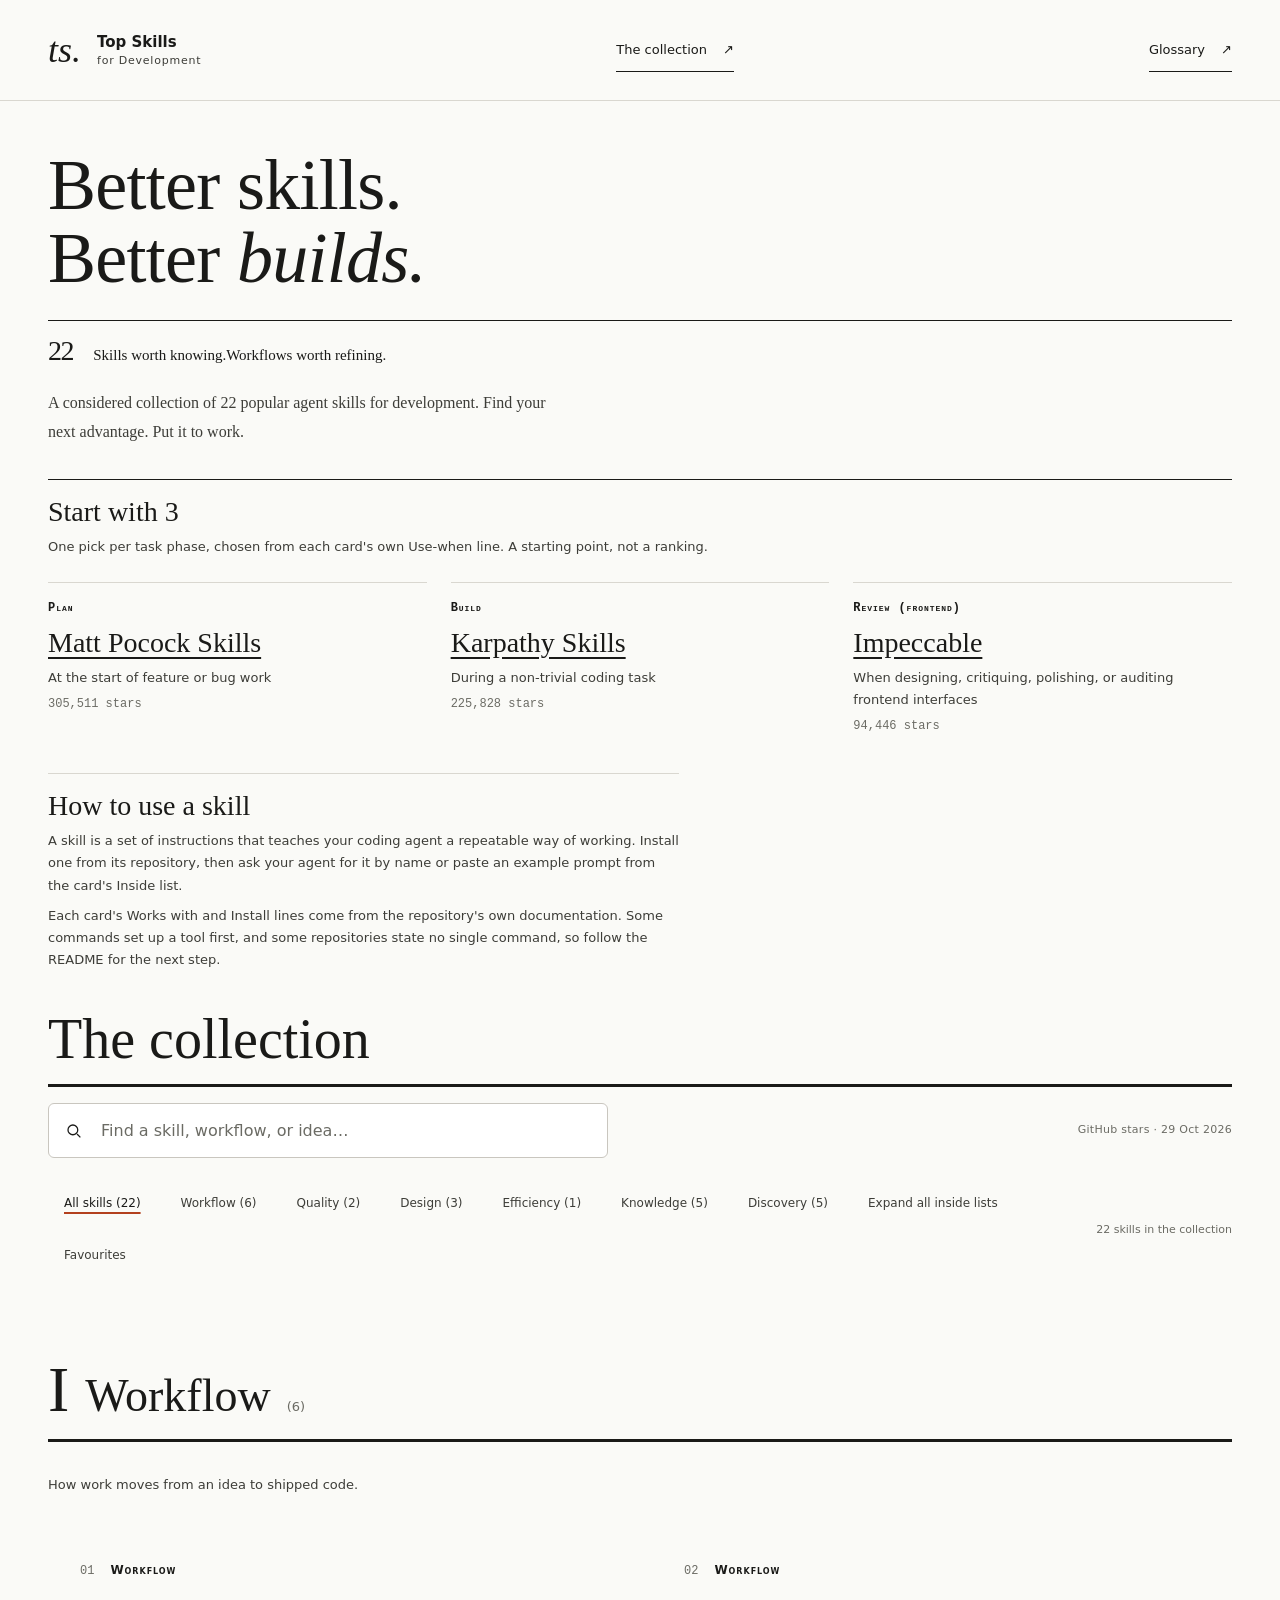
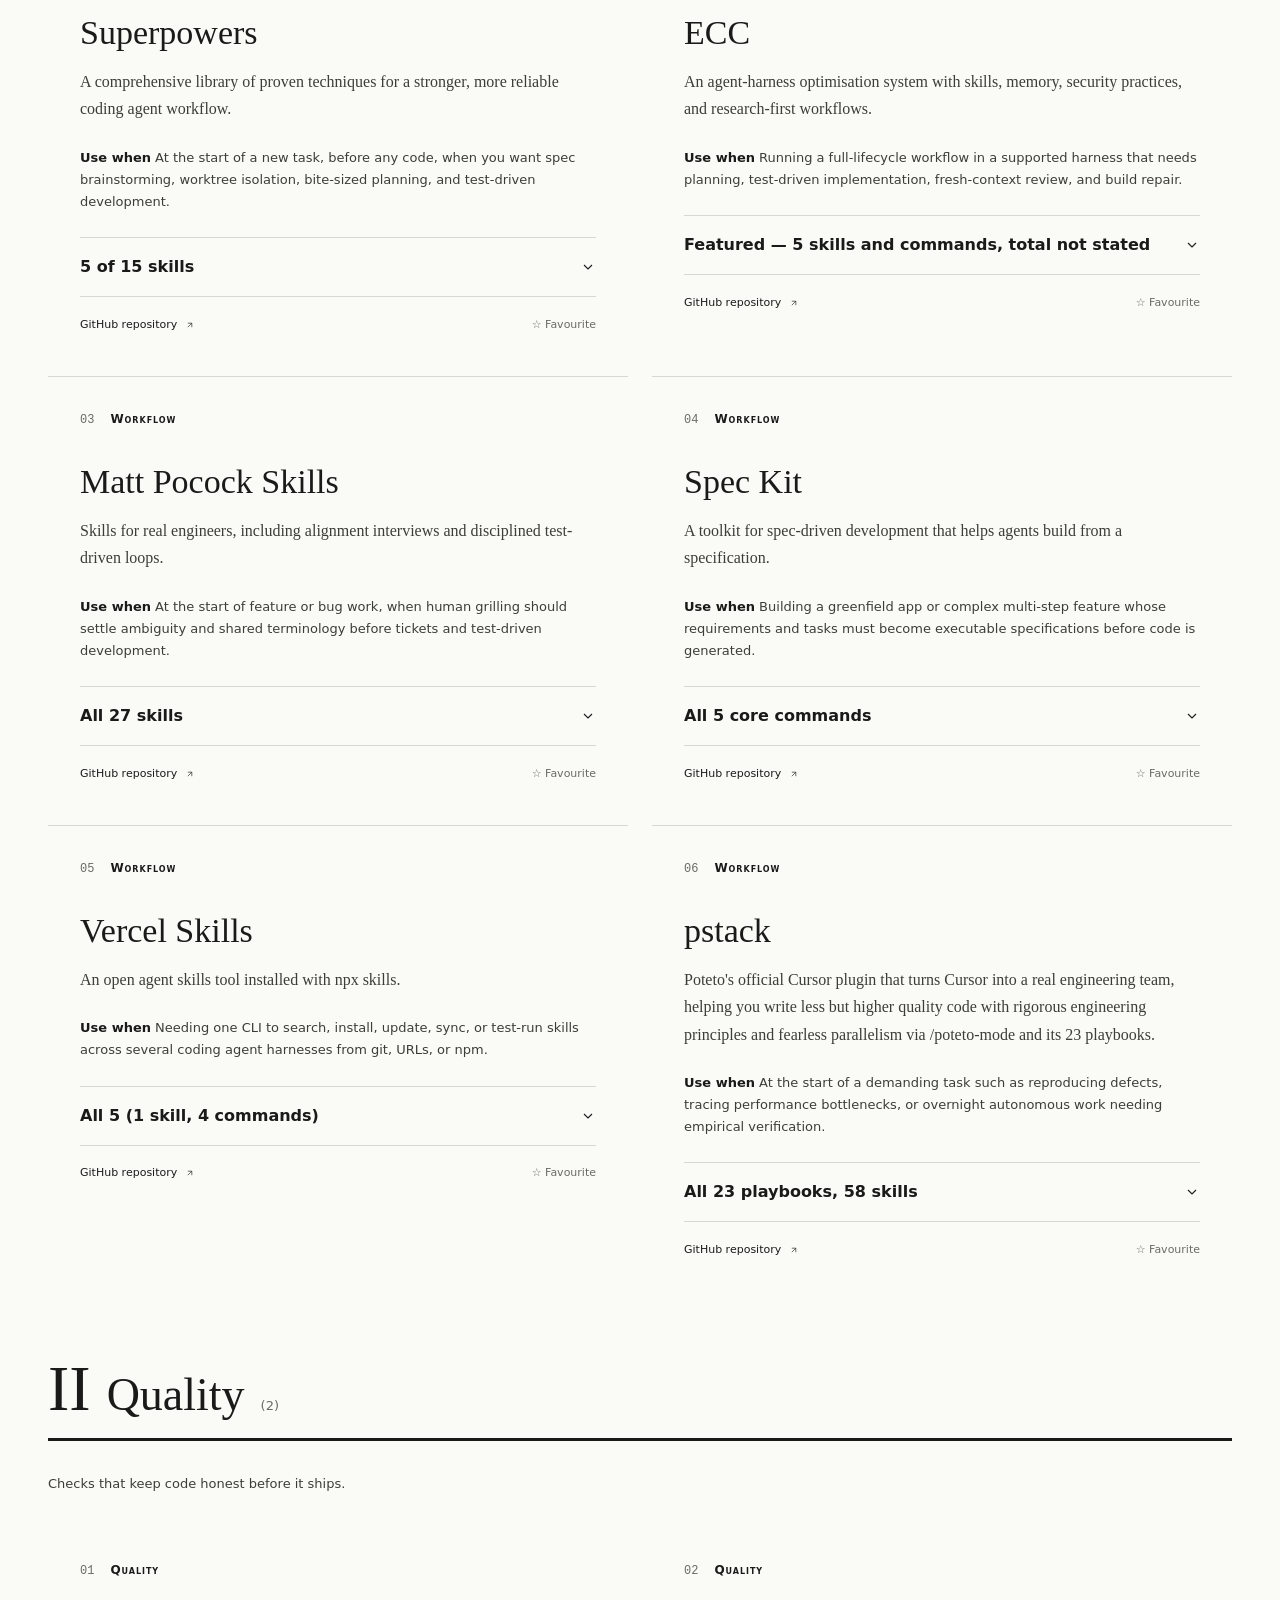
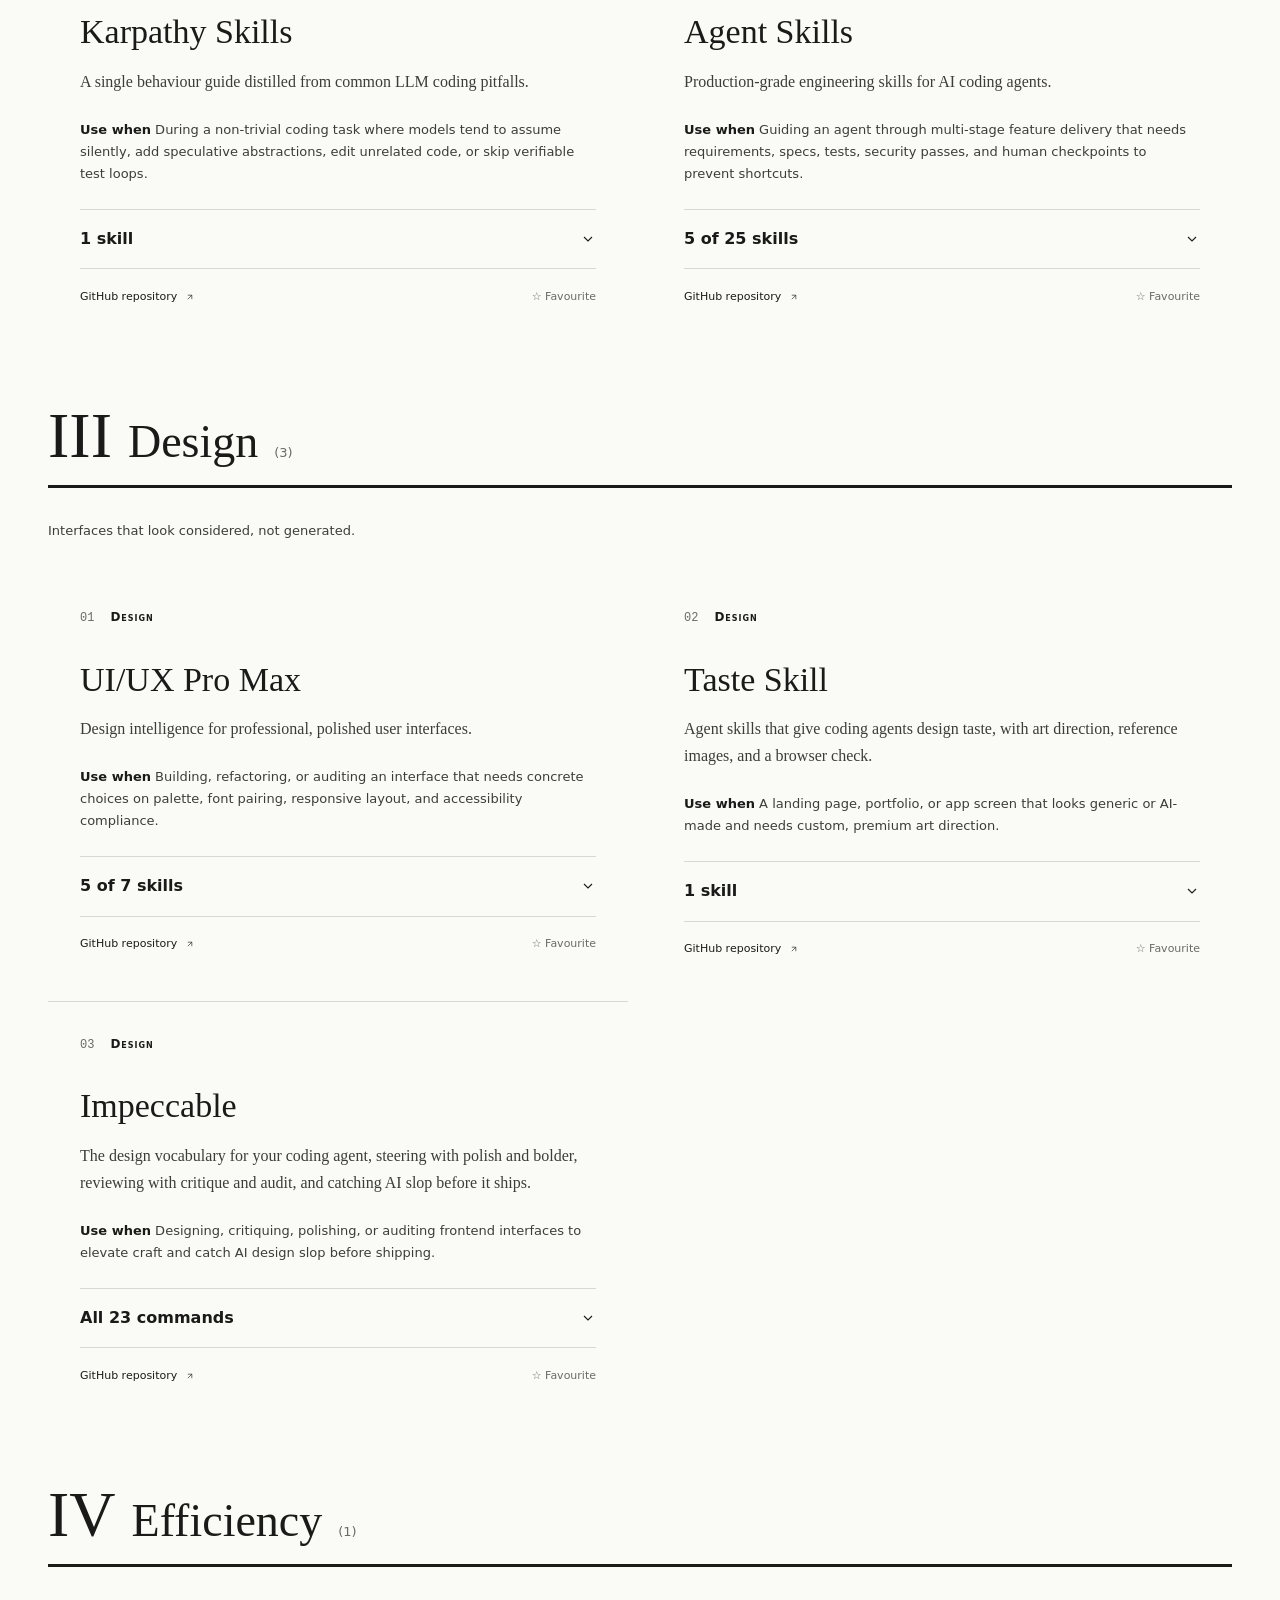
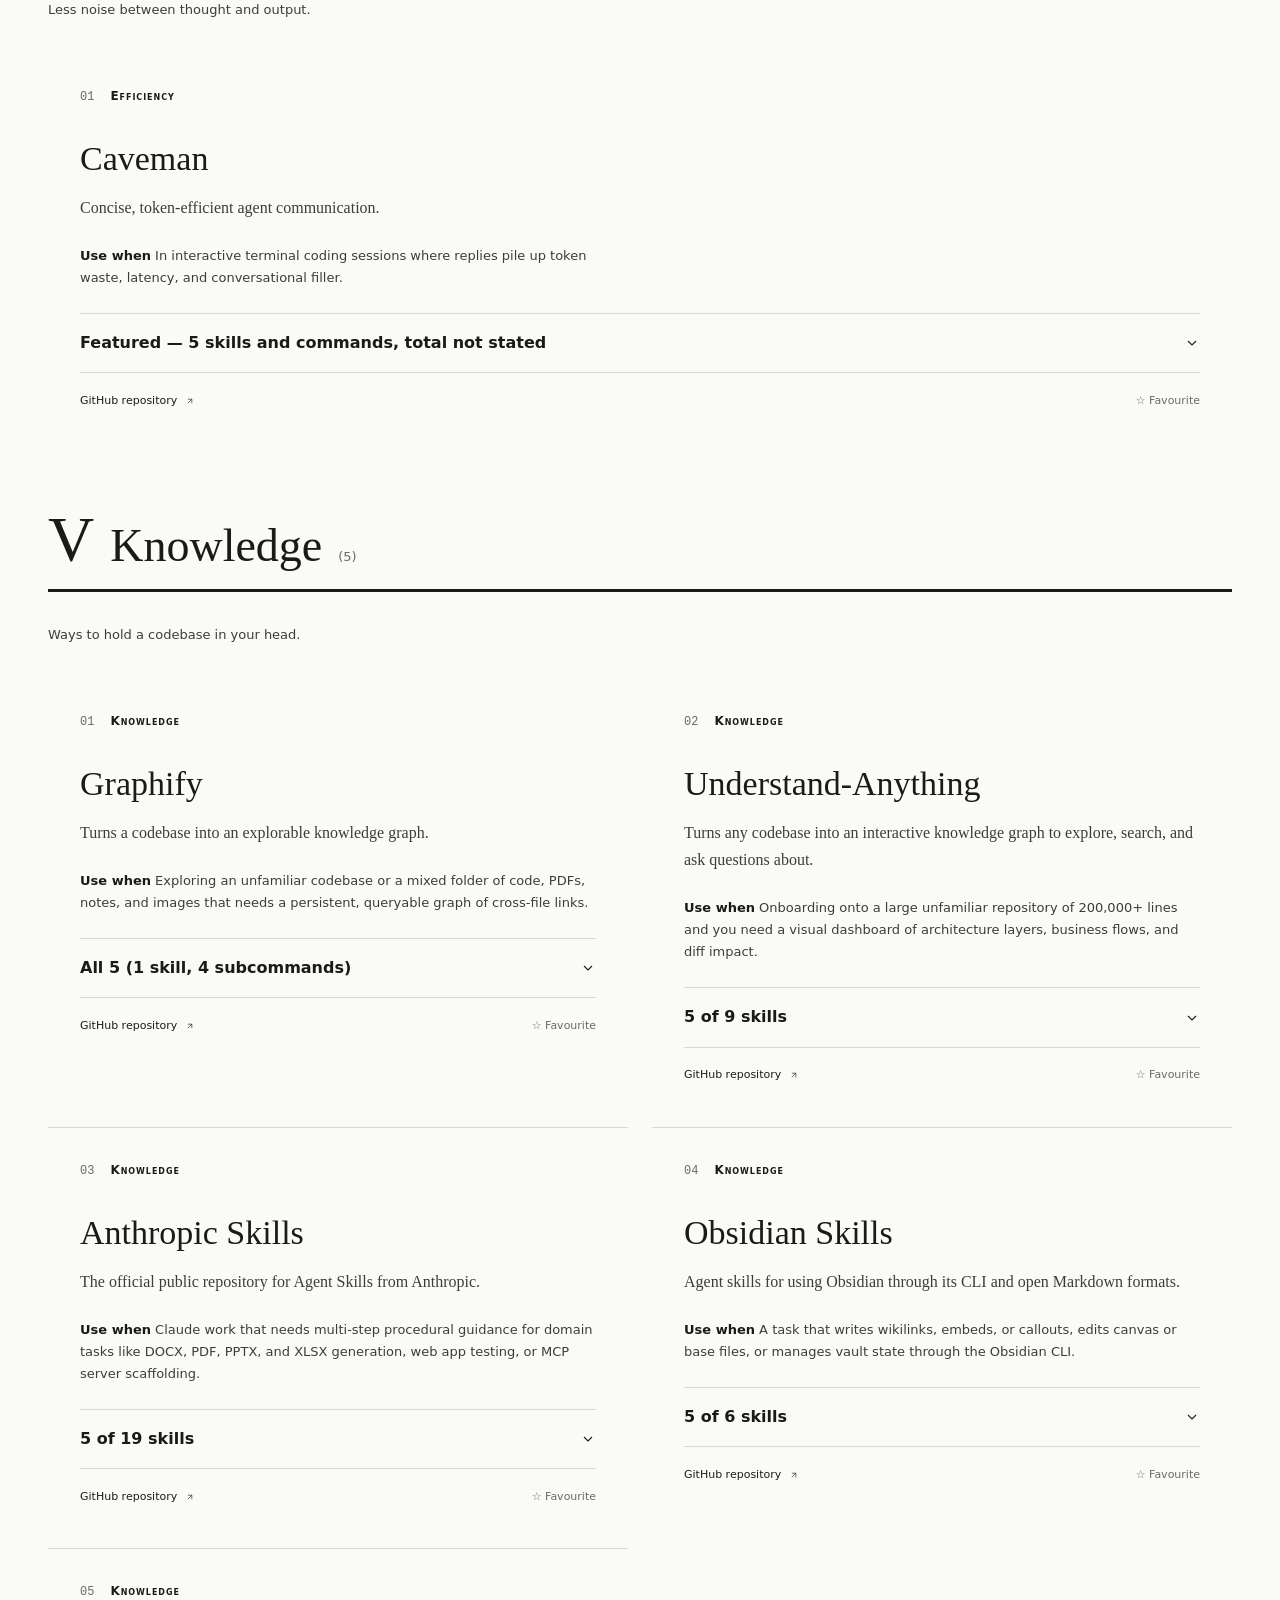
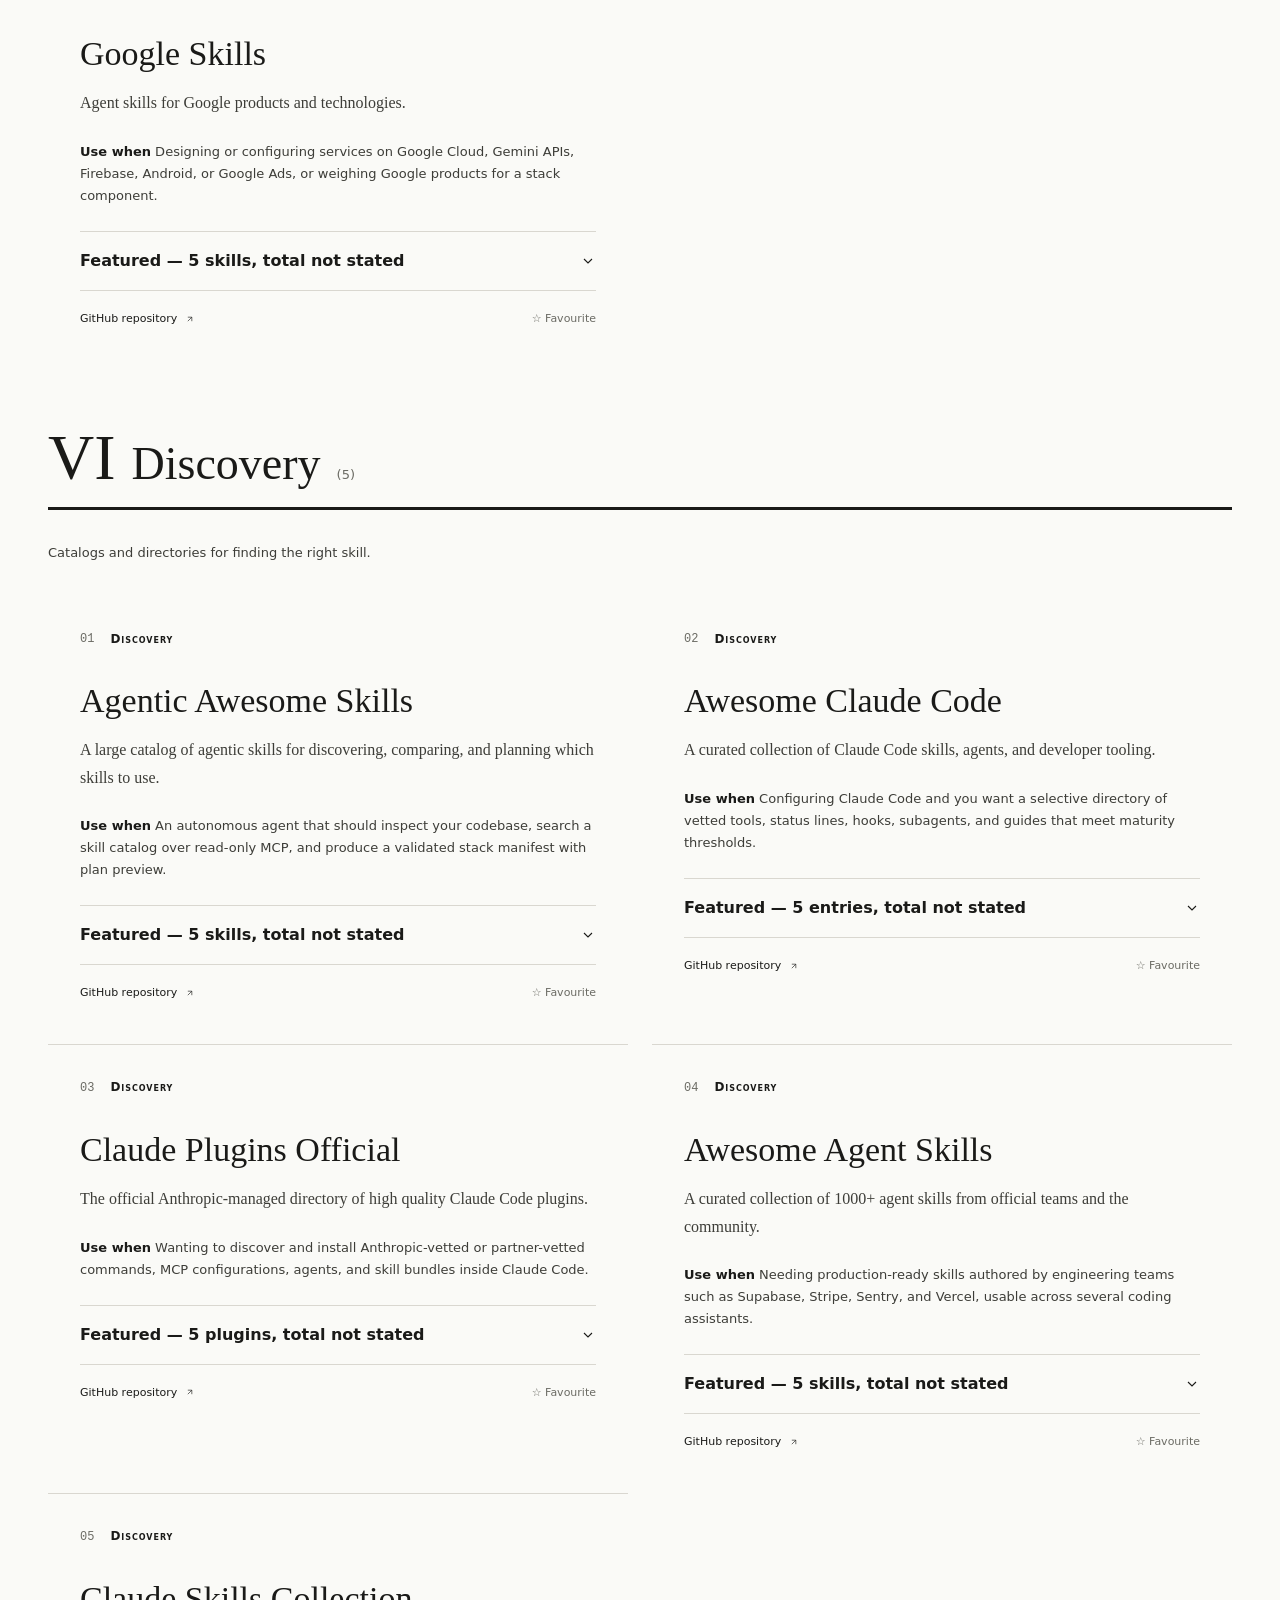
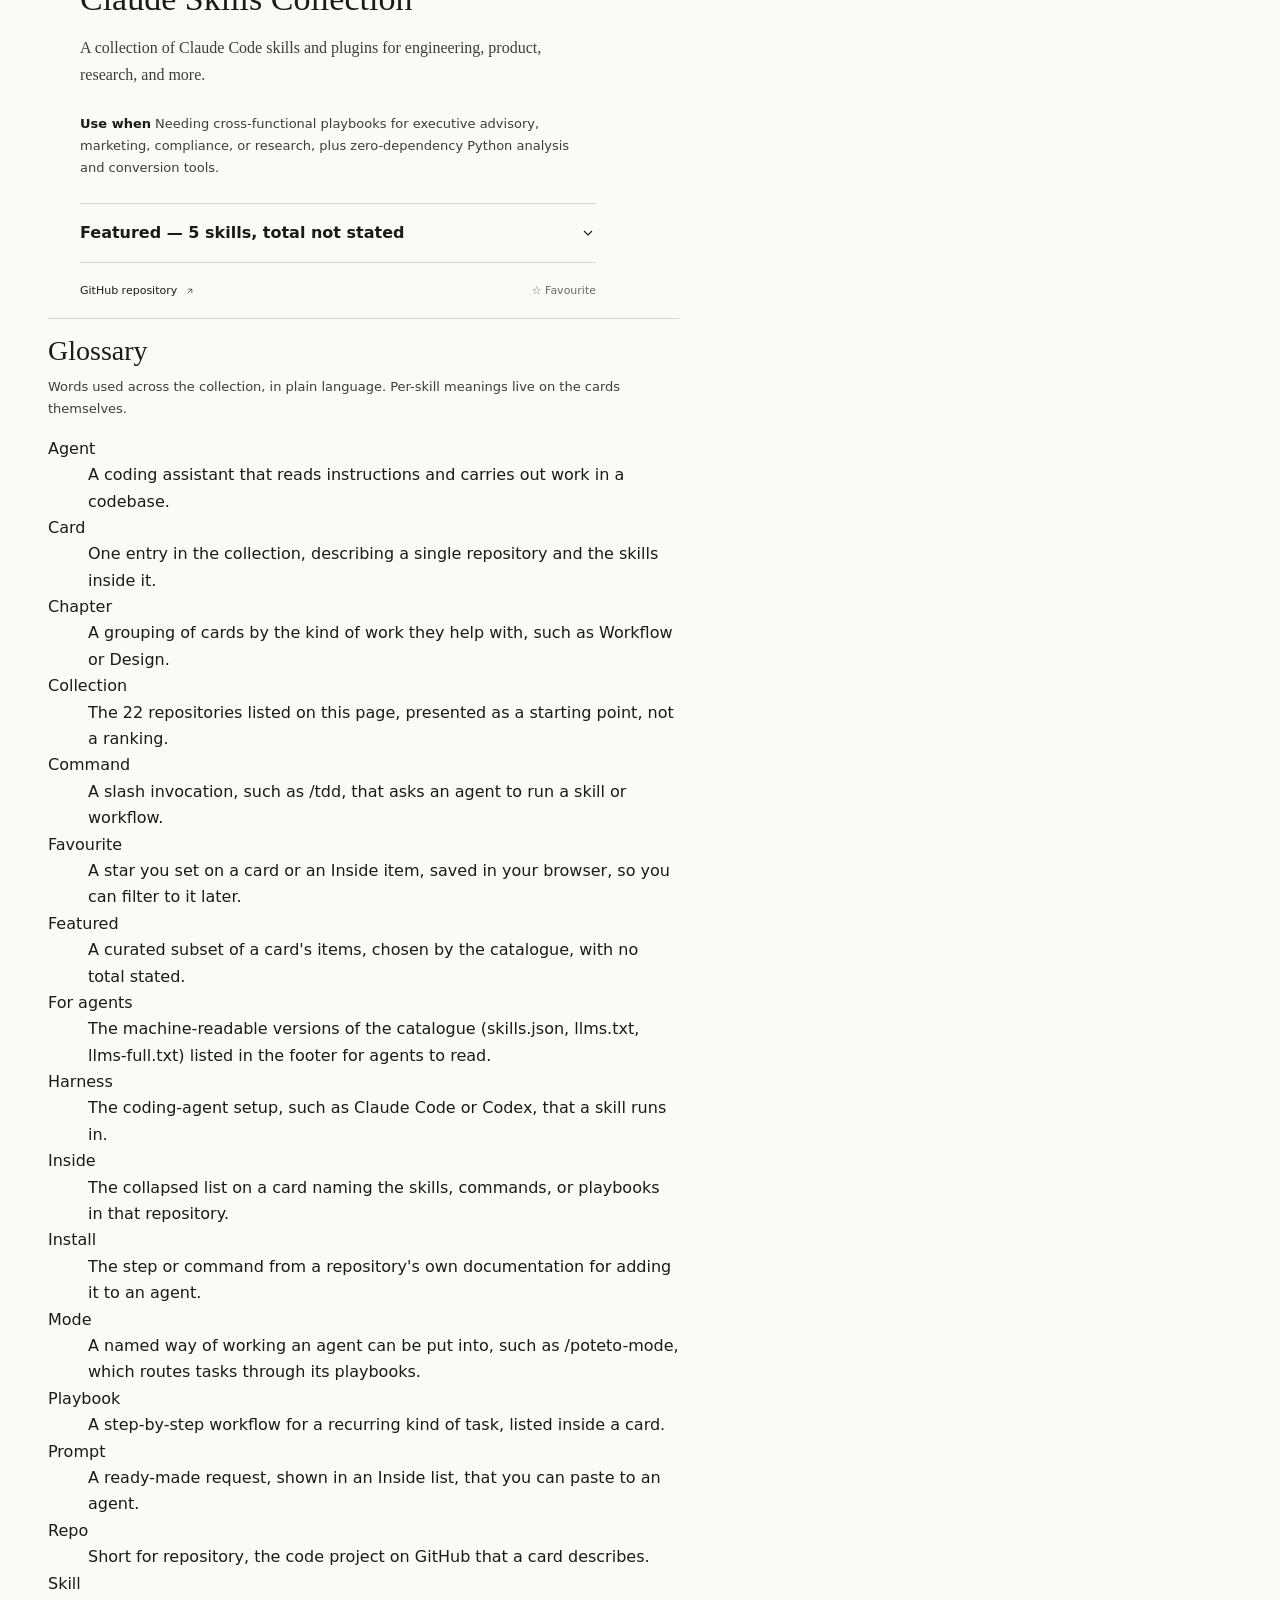
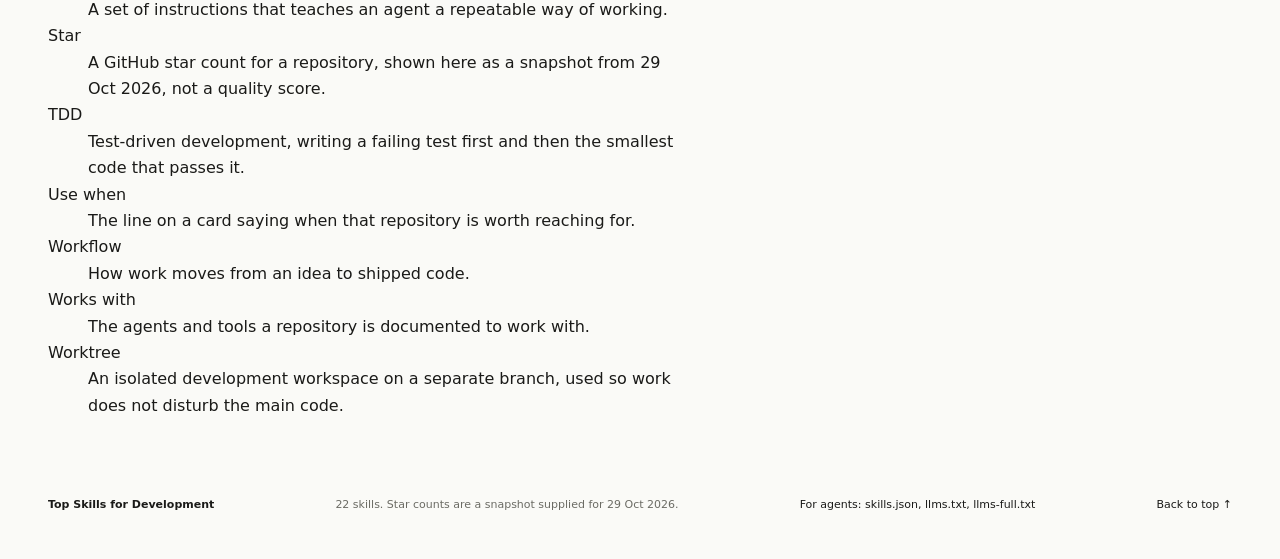
==== commit 85f70e1d: "glossary: add site-wide glossary (22 terms) with nav link" ====
--- a/index.html
+++ b/index.html
@@ -1,7 +1,7 @@
 <!doctype html>
 <html lang="en"><head><meta charset="utf-8"><meta name="viewport" content="width=device-width, initial-scale=1"><meta name="description" content="Discover 22 popular agent skills for development, with original GitHub repositories."><meta name="theme-color" content="#1a1a18"><title>Top Skills for Development — A developer’s field guide</title><link rel="stylesheet" href="styles.css"><script src="script.js" defer></script></head>
 <body><svg xmlns="http://www.w3.org/2000/svg" aria-hidden="true" hidden><defs><symbol id="icon-external-link" viewBox="0 0 24 24"><path d="M7 17 17 7M7 7h10v10"/></symbol><symbol id="icon-star" viewBox="0 0 24 24"><path d="m12 3 2.8 5.7 6.3.9-4.6 4.5 1.1 6.3-5.6-3-5.6 3 1.1-6.3L3 9.6l6.2-.9Z"/></symbol></defs></svg><a class="skip-link" href="#collection">Skip to the collection</a>
-<header class="site-header"><div class="header-inner"><a class="brand" href="./" aria-label="Top Skills for Development home"><span class="brand-mark" aria-hidden="true">ts.</span><span>Top Skills<span class="brand-sub">for Development</span></span></a><a class="collection-link" href="#collection">The collection <span aria-hidden="true">↗</span></a></div></header>
+<header class="site-header"><div class="header-inner"><a class="brand" href="./" aria-label="Top Skills for Development home"><span class="brand-mark" aria-hidden="true">ts.</span><span>Top Skills<span class="brand-sub">for Development</span></span></a><a class="collection-link" href="#collection">The collection <span aria-hidden="true">↗</span></a><a class="collection-link" href="#glossary">Glossary <span aria-hidden="true">↗</span></a></div></header>
 <main><div class="container"><section class="hero" aria-labelledby="page-title"><h1 id="page-title">Better skills.<br>Better <em>builds.</em></h1><aside class="hero-note"><span class="note-number">22</span><p>Skills worth knowing.<br>Workflows worth refining.</p></aside><p class="hero-description">A considered collection of 22 popular agent skills for development. Find your next advantage. Put it to work.</p></section>
 <section class="start-strip" aria-labelledby="start-title"><h2 id="start-title">Start with 3</h2><p class="start-criterion">One pick per task phase, chosen from each card's own Use-when line. A starting point, not a ranking.</p><div class="start-list" role="list"><div class="start-item" role="listitem"><span class="start-phase">Plan</span><a href="#skill-4">Matt Pocock Skills</a><span class="start-when">At the start of feature or bug work</span><span class="start-stars">305,511 stars</span></div><div class="start-item" role="listitem"><span class="start-phase">Build</span><a href="#skill-3">Karpathy Skills</a><span class="start-when">During a non-trivial coding task</span><span class="start-stars">225,828 stars</span></div><div class="start-item" role="listitem"><span class="start-phase">Review (frontend)</span><a href="#skill-22">Impeccable</a><span class="start-when">When designing, critiquing, polishing, or auditing frontend interfaces</span><span class="start-stars">94,446 stars</span></div></div></section>
 <section class="how-to" aria-labelledby="how-to-title"><h2 id="how-to-title">How to use a skill</h2><p>A skill is a set of instructions that teaches your coding agent a repeatable way of working. Install one from its repository, then ask your agent for it by name or paste an example prompt from the card's Inside list.</p><p>Each card's Works with and Install lines come from the repository's own documentation. Some commands set up a tool first, and some repositories state no single command, so follow the README for the next step.</p></section>
@@ -588,5 +588,29 @@
  <div class="card-footer"><a href="https://github.com/alirezarezvani/claude-skills" target="_blank" rel="noopener noreferrer" aria-label="Claude Skills Collection original GitHub repository (opens in new tab)">GitHub repository <svg viewBox="0 0 24 24" fill="none" stroke="currentColor" stroke-width="1.6" aria-hidden="true"><use href="#icon-external-link"/></svg></a><button type="button" class="favourite-button" hidden data-favourite-for="skill-18" aria-pressed="false" aria-label="Favourite Claude Skills Collection">☆ Favourite</button></div>
  </article></div>
 </section><div id="empty-state" hidden><h2>No skills found.</h2><p>Try another search or explore a different chapter.</p><button type="button" id="reset-filters">Show all skills</button></div><noscript><p class="noscript">All 22 skills are available above. Enable JavaScript to search and filter and favourite.</p></noscript></section>
+<section id="glossary" class="how-to" aria-labelledby="glossary-title"><h2 id="glossary-title">Glossary</h2><p>Words used across the collection, in plain language. Per-skill meanings live on the cards themselves.</p><dl>
+<dt>Agent</dt><dd>A coding assistant that reads instructions and carries out work in a codebase.</dd>
+<dt>Card</dt><dd>One entry in the collection, describing a single repository and the skills inside it.</dd>
+<dt>Chapter</dt><dd>A grouping of cards by the kind of work they help with, such as Workflow or Design.</dd>
+<dt>Collection</dt><dd>The 22 repositories listed on this page, presented as a starting point, not a ranking.</dd>
+<dt>Command</dt><dd>A slash invocation, such as /tdd, that asks an agent to run a skill or workflow.</dd>
+<dt>Favourite</dt><dd>A star you set on a card or an Inside item, saved in your browser, so you can filter to it later.</dd>
+<dt>Featured</dt><dd>A curated subset of a card's items, chosen by the catalogue, with no total stated.</dd>
+<dt>For agents</dt><dd>The machine-readable versions of the catalogue (skills.json, llms.txt, llms-full.txt) listed in the footer for agents to read.</dd>
+<dt>Harness</dt><dd>The coding-agent setup, such as Claude Code or Codex, that a skill runs in.</dd>
+<dt>Inside</dt><dd>The collapsed list on a card naming the skills, commands, or playbooks in that repository.</dd>
+<dt>Install</dt><dd>The step or command from a repository's own documentation for adding it to an agent.</dd>
+<dt>Mode</dt><dd>A named way of working an agent can be put into, such as /poteto-mode, which routes tasks through its playbooks.</dd>
+<dt>Playbook</dt><dd>A step-by-step workflow for a recurring kind of task, listed inside a card.</dd>
+<dt>Prompt</dt><dd>A ready-made request, shown in an Inside list, that you can paste to an agent.</dd>
+<dt>Repo</dt><dd>Short for repository, the code project on GitHub that a card describes.</dd>
+<dt>Skill</dt><dd>A set of instructions that teaches an agent a repeatable way of working.</dd>
+<dt>Star</dt><dd>A GitHub star count for a repository, shown here as a snapshot from 29 Oct 2026, not a quality score.</dd>
+<dt>TDD</dt><dd>Test-driven development, writing a failing test first and then the smallest code that passes it.</dd>
+<dt>Use when</dt><dd>The line on a card saying when that repository is worth reaching for.</dd>
+<dt>Workflow</dt><dd>How work moves from an idea to shipped code.</dd>
+<dt>Works with</dt><dd>The agents and tools a repository is documented to work with.</dd>
+<dt>Worktree</dt><dd>An isolated development workspace on a separate branch, used so work does not disturb the main code.</dd>
+</dl></section>
 </div></main>
 <footer class="site-footer"><div><span>Top Skills for Development</span><p>22 skills. Star counts are a snapshot supplied for 29 Oct 2026.</p><nav aria-label="For agents">For agents: <a href="skills.json">skills.json</a>, <a href="llms.txt">llms.txt</a>, <a href="llms-full.txt">llms-full.txt</a></nav><a href="#page-title">Back to top ↑</a></div></footer></body></html>
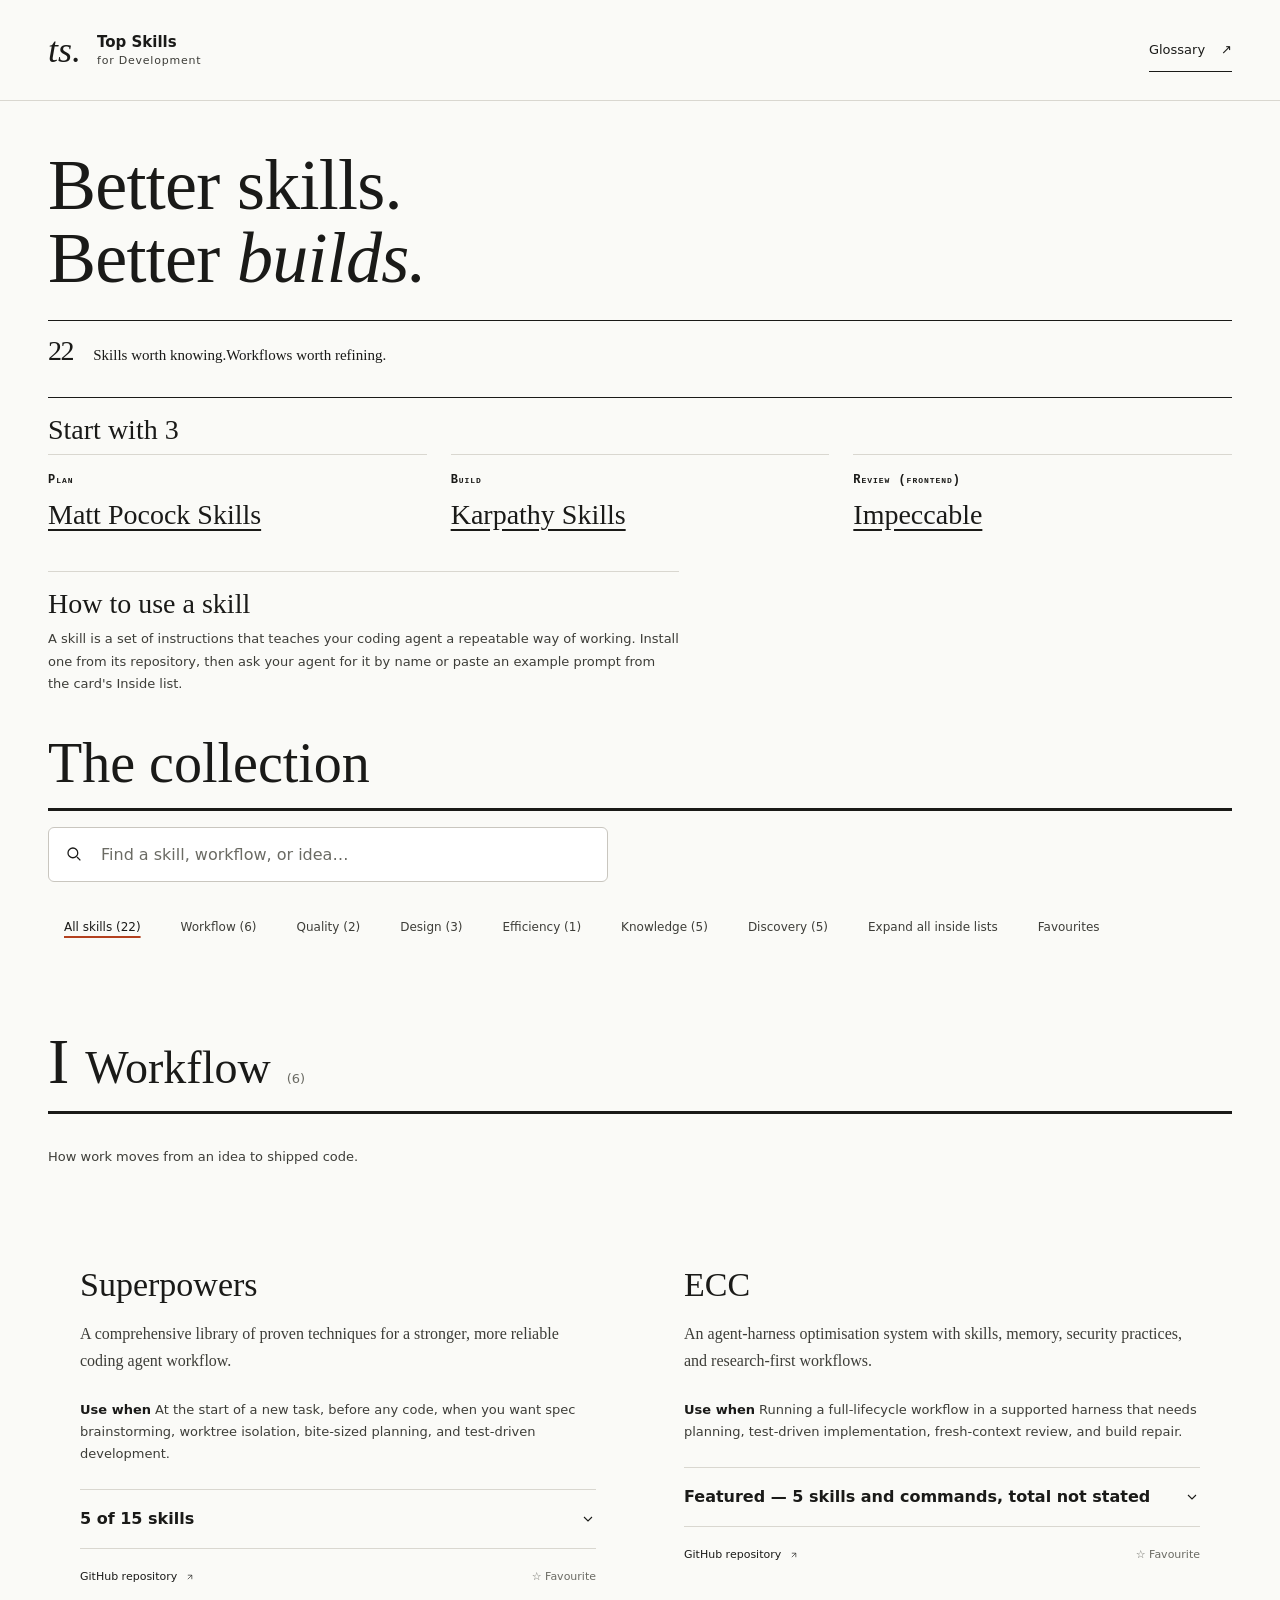
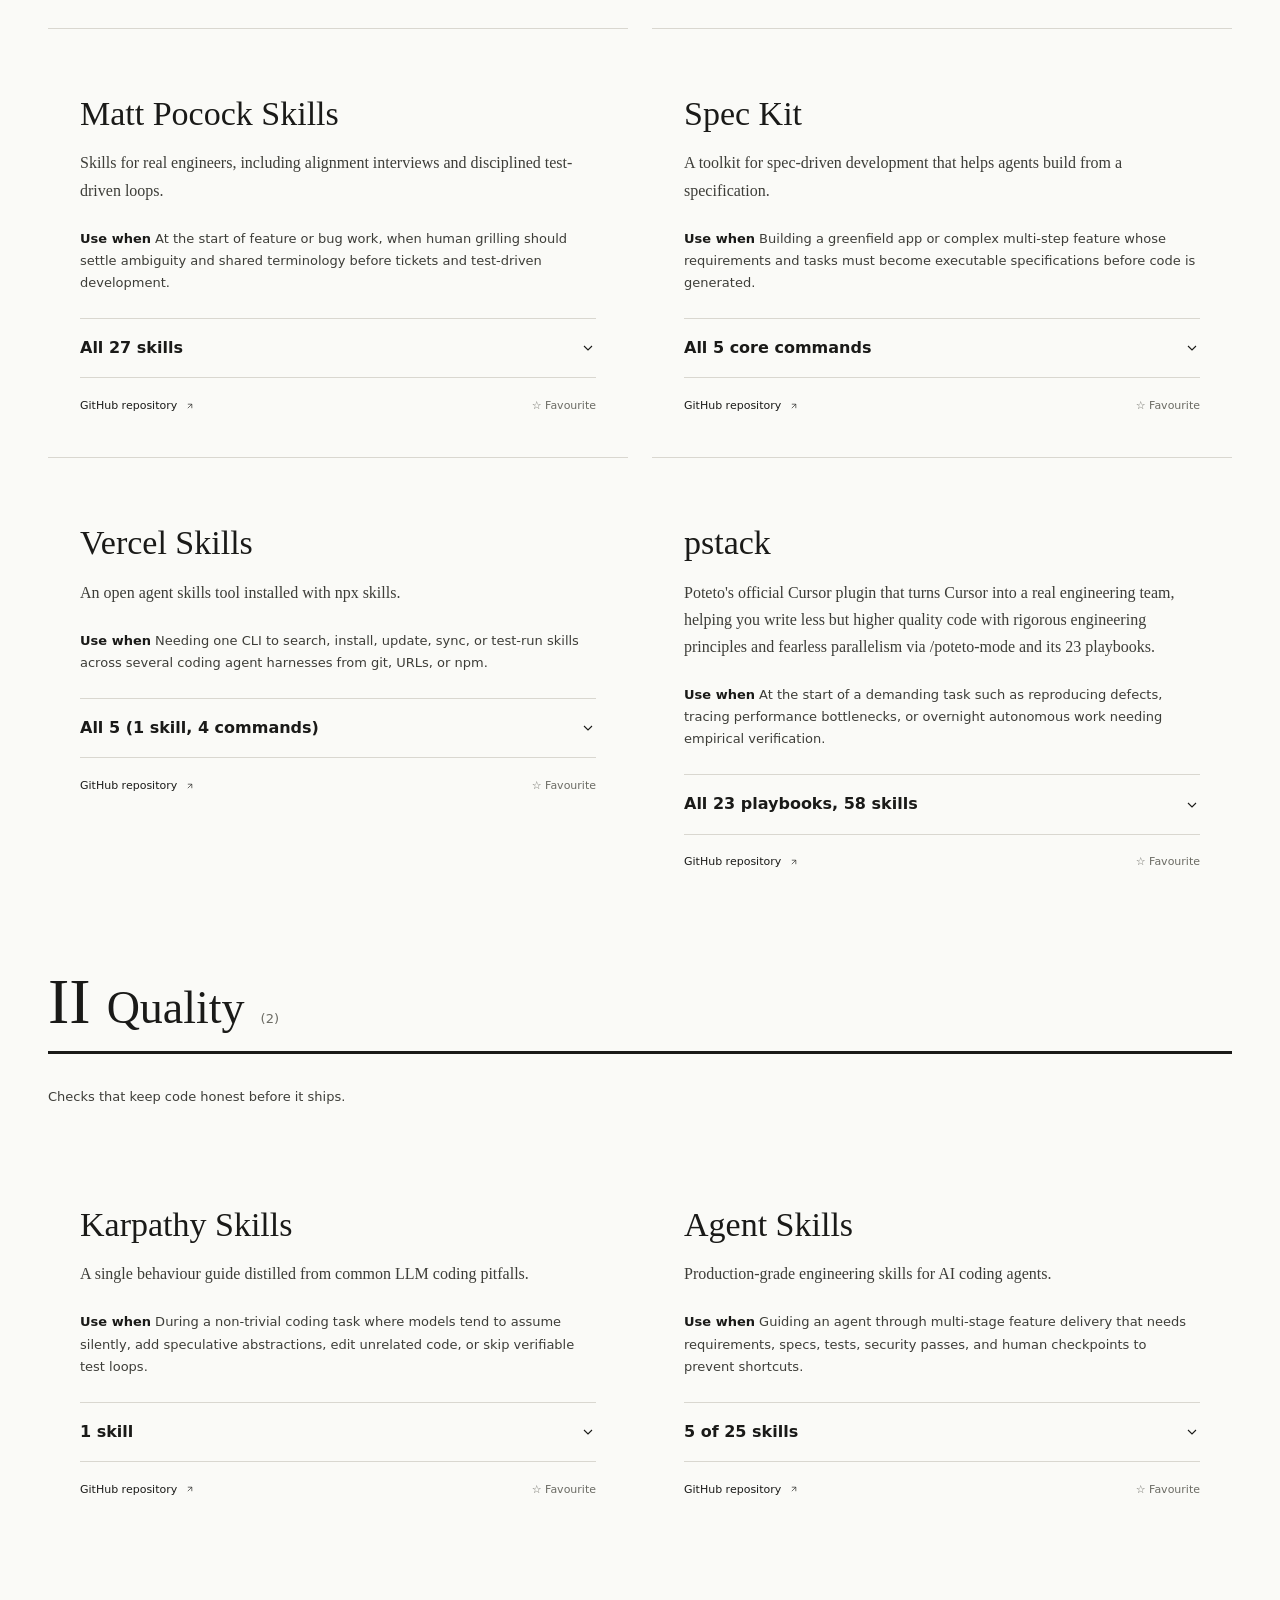
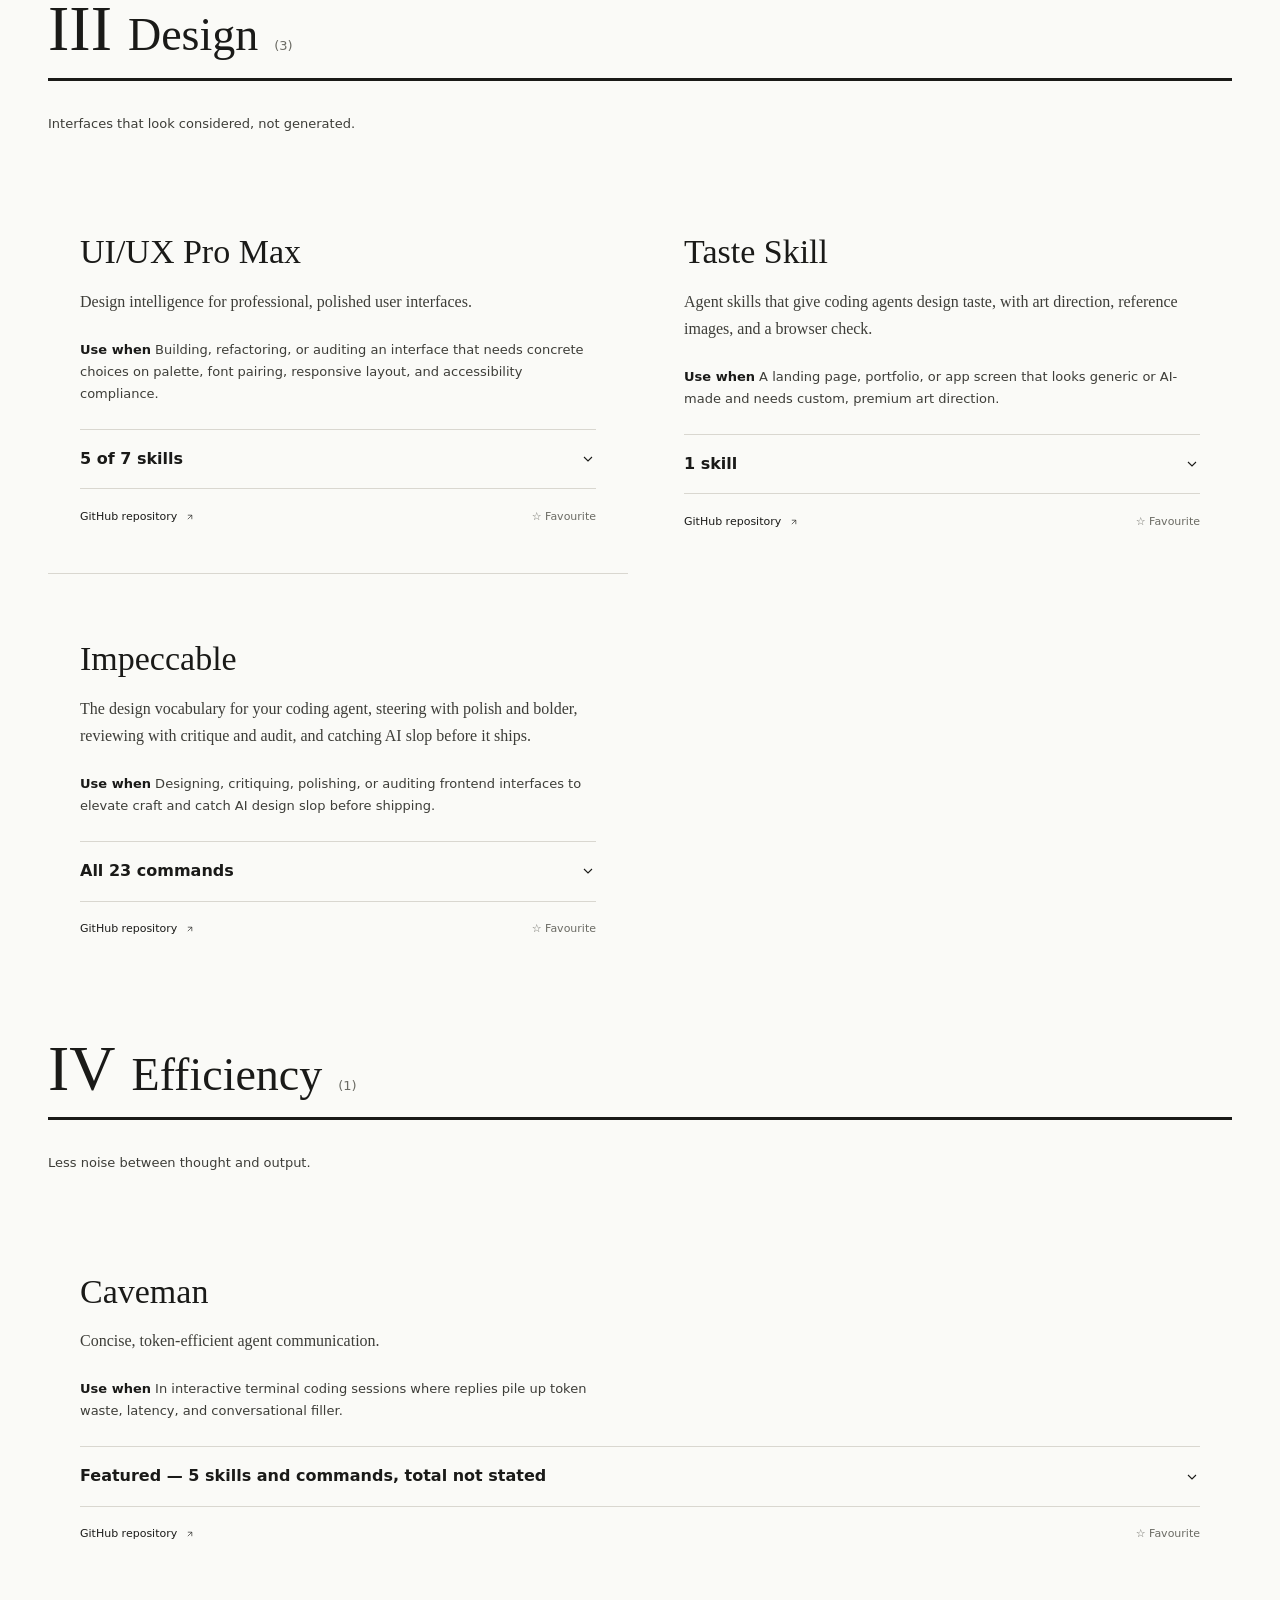
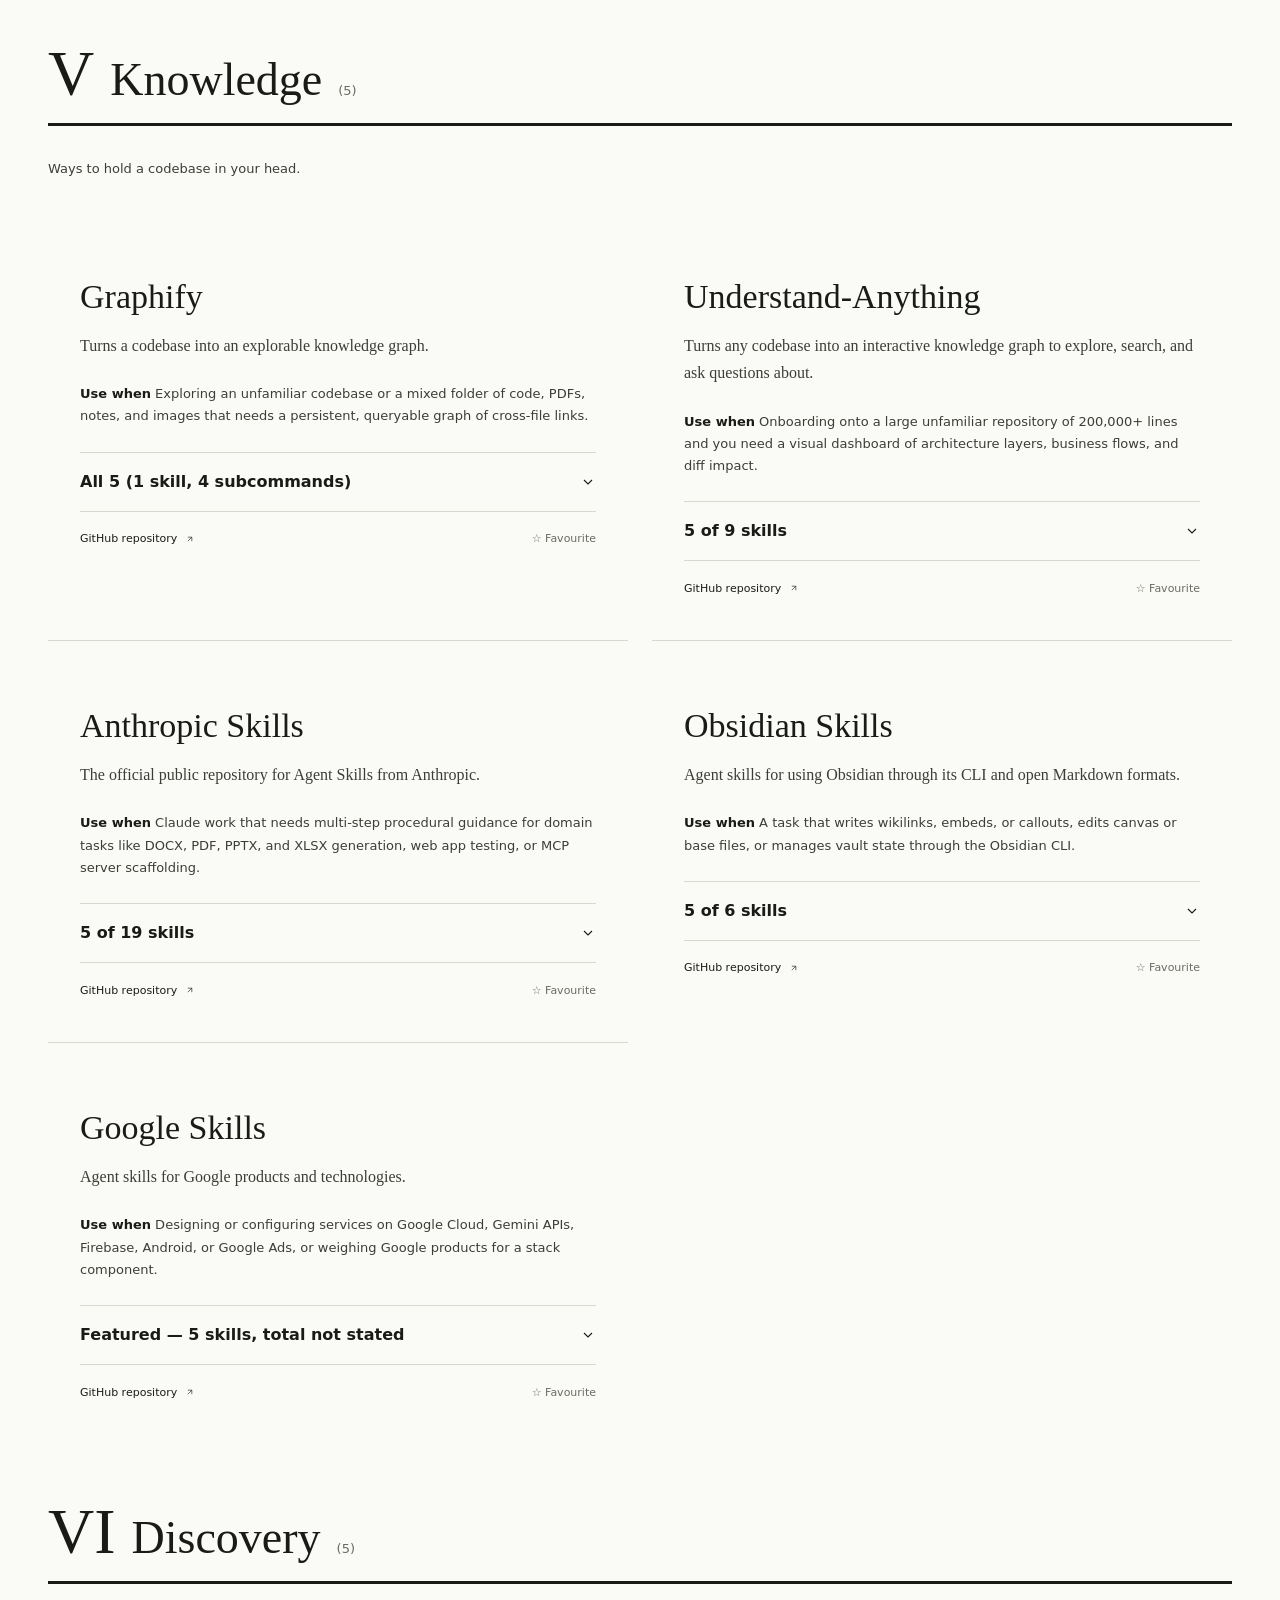
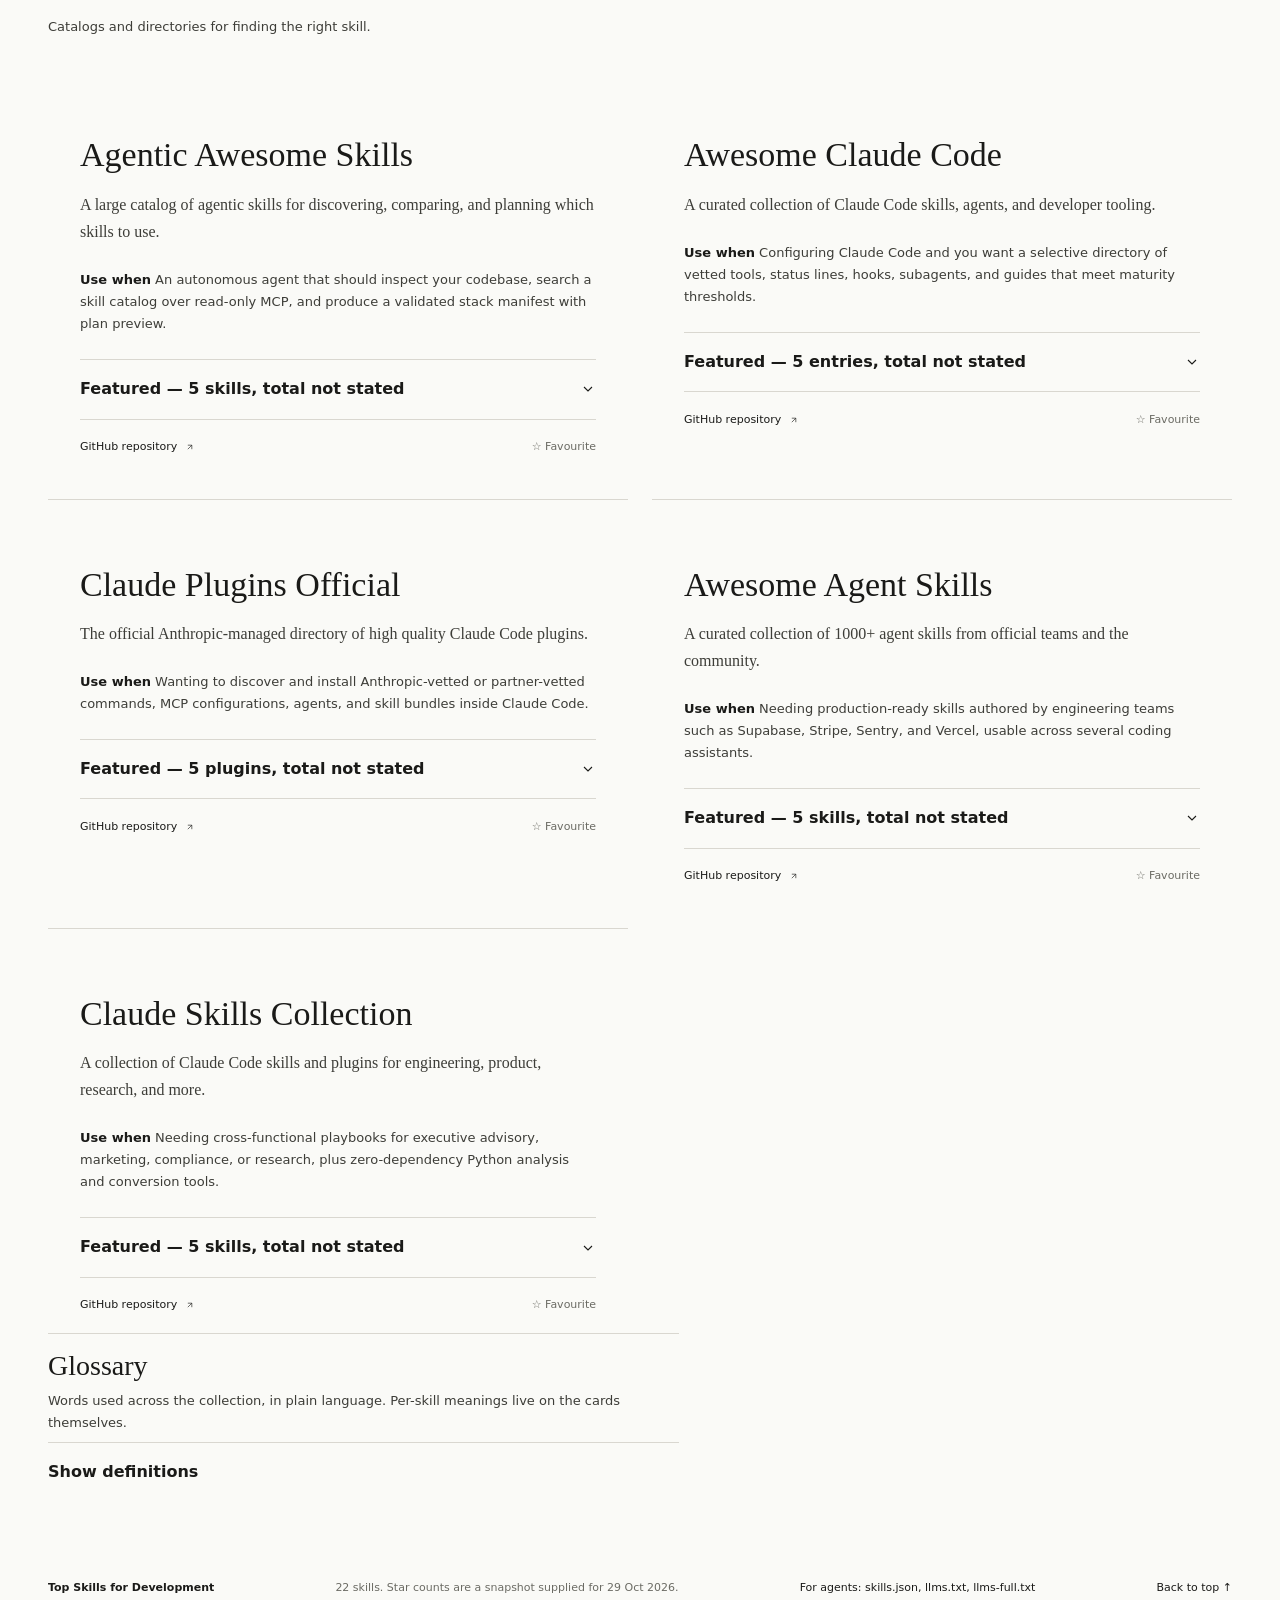
==== commit 04686731: "Catalogue declutter: remove/minimise/hide 8 low-value elements, update harness gates" ====
--- a/index.html
+++ b/index.html
@@ -1,18 +1,17 @@
 <!doctype html>
 <html lang="en"><head><meta charset="utf-8"><meta name="viewport" content="width=device-width, initial-scale=1"><meta name="description" content="Discover 22 popular agent skills for development, with original GitHub repositories."><meta name="theme-color" content="#1a1a18"><title>Top Skills for Development — A developer’s field guide</title><link rel="stylesheet" href="styles.css"><script src="script.js" defer></script></head>
 <body><svg xmlns="http://www.w3.org/2000/svg" aria-hidden="true" hidden><defs><symbol id="icon-external-link" viewBox="0 0 24 24"><path d="M7 17 17 7M7 7h10v10"/></symbol><symbol id="icon-star" viewBox="0 0 24 24"><path d="m12 3 2.8 5.7 6.3.9-4.6 4.5 1.1 6.3-5.6-3-5.6 3 1.1-6.3L3 9.6l6.2-.9Z"/></symbol></defs></svg><a class="skip-link" href="#collection">Skip to the collection</a>
-<header class="site-header"><div class="header-inner"><a class="brand" href="./" aria-label="Top Skills for Development home"><span class="brand-mark" aria-hidden="true">ts.</span><span>Top Skills<span class="brand-sub">for Development</span></span></a><a class="collection-link" href="#collection">The collection <span aria-hidden="true">↗</span></a><a class="collection-link" href="#glossary">Glossary <span aria-hidden="true">↗</span></a></div></header>
-<main><div class="container"><section class="hero" aria-labelledby="page-title"><h1 id="page-title">Better skills.<br>Better <em>builds.</em></h1><aside class="hero-note"><span class="note-number">22</span><p>Skills worth knowing.<br>Workflows worth refining.</p></aside><p class="hero-description">A considered collection of 22 popular agent skills for development. Find your next advantage. Put it to work.</p></section>
-<section class="start-strip" aria-labelledby="start-title"><h2 id="start-title">Start with 3</h2><p class="start-criterion">One pick per task phase, chosen from each card's own Use-when line. A starting point, not a ranking.</p><div class="start-list" role="list"><div class="start-item" role="listitem"><span class="start-phase">Plan</span><a href="#skill-4">Matt Pocock Skills</a><span class="start-when">At the start of feature or bug work</span><span class="start-stars">305,511 stars</span></div><div class="start-item" role="listitem"><span class="start-phase">Build</span><a href="#skill-3">Karpathy Skills</a><span class="start-when">During a non-trivial coding task</span><span class="start-stars">225,828 stars</span></div><div class="start-item" role="listitem"><span class="start-phase">Review (frontend)</span><a href="#skill-22">Impeccable</a><span class="start-when">When designing, critiquing, polishing, or auditing frontend interfaces</span><span class="start-stars">94,446 stars</span></div></div></section>
-<section class="how-to" aria-labelledby="how-to-title"><h2 id="how-to-title">How to use a skill</h2><p>A skill is a set of instructions that teaches your coding agent a repeatable way of working. Install one from its repository, then ask your agent for it by name or paste an example prompt from the card's Inside list.</p><p>Each card's Works with and Install lines come from the repository's own documentation. Some commands set up a tool first, and some repositories state no single command, so follow the README for the next step.</p></section>
-<section tabindex="-1" id="collection" class="collection" aria-labelledby="collection-title"><h2 id="collection-title">The collection</h2><div class="search-row"><div class="search-box"><svg viewBox="0 0 24 24" fill="none" stroke="currentColor" stroke-width="1.7" aria-hidden="true"><circle cx="10.5" cy="10.5" r="6.5"/><path d="m16 16 4.5 4.5"/></svg><label class="sr-only" for="search">Search skills</label><input disabled id="search" type="search" placeholder="Find a skill, workflow, or idea…" autocomplete="off"><button id="clear-search" type="button" aria-label="Clear search" hidden>×</button></div><p class="snapshot">GitHub stars · <time datetime="2026-10-29">29 Oct 2026</time></p></div>
-<div class="filter-row"><div class="filter-controls"><div class="filters" role="group" aria-label="Filter skills by chapter"><button type="button" class="filter active" hidden data-filter="All skills" aria-pressed="true">All skills (22)</button><button type="button" class="filter" hidden data-filter="Workflow" aria-pressed="false">Workflow (6)</button><button type="button" class="filter" hidden data-filter="Quality" aria-pressed="false">Quality (2)</button><button type="button" class="filter" hidden data-filter="Design" aria-pressed="false">Design (3)</button><button type="button" class="filter" hidden data-filter="Efficiency" aria-pressed="false">Efficiency (1)</button><button type="button" class="filter" hidden data-filter="Knowledge" aria-pressed="false">Knowledge (5)</button><button type="button" class="filter" hidden data-filter="Discovery" aria-pressed="false">Discovery (5)</button></div><button type="button" class="filter" id="toggle-inside" hidden aria-expanded="false">Expand all inside lists</button><button type="button" class="filter" id="toggle-favourites" hidden aria-pressed="false">Favourites</button></div><p id="results-count" role="status" aria-live="polite">22 skills in the collection</p></div>
+<header class="site-header"><div class="header-inner"><a class="brand" href="./" aria-label="Top Skills for Development home"><span class="brand-mark" aria-hidden="true">ts.</span><span>Top Skills<span class="brand-sub">for Development</span></span></a><a class="collection-link" href="#glossary">Glossary <span aria-hidden="true">↗</span></a></div></header>
+<main><div class="container"><section class="hero" aria-labelledby="page-title"><h1 id="page-title">Better skills.<br>Better <em>builds.</em></h1><aside class="hero-note"><span class="note-number">22</span><p>Skills worth knowing.<br>Workflows worth refining.</p></aside></section>
+<section class="start-strip" aria-labelledby="start-title"><h2 id="start-title">Start with 3</h2><div class="start-list" role="list"><div class="start-item" role="listitem"><span class="start-phase">Plan</span><a href="#skill-4">Matt Pocock Skills</a></div><div class="start-item" role="listitem"><span class="start-phase">Build</span><a href="#skill-3">Karpathy Skills</a></div><div class="start-item" role="listitem"><span class="start-phase">Review (frontend)</span><a href="#skill-22">Impeccable</a></div></div></section>
+<section class="how-to" aria-labelledby="how-to-title"><h2 id="how-to-title">How to use a skill</h2><p>A skill is a set of instructions that teaches your coding agent a repeatable way of working. Install one from its repository, then ask your agent for it by name or paste an example prompt from the card's Inside list.</p></section>
+<section tabindex="-1" id="collection" class="collection" aria-labelledby="collection-title"><h2 id="collection-title">The collection</h2><div class="search-row"><div class="search-box"><svg viewBox="0 0 24 24" fill="none" stroke="currentColor" stroke-width="1.7" aria-hidden="true"><circle cx="10.5" cy="10.5" r="6.5"/><path d="m16 16 4.5 4.5"/></svg><label class="sr-only" for="search">Search skills</label><input disabled id="search" type="search" placeholder="Find a skill, workflow, or idea…" autocomplete="off"><button id="clear-search" type="button" aria-label="Clear search" hidden>×</button></div></div>
+<div class="filter-row"><div class="filter-controls"><div class="filters" role="group" aria-label="Filter skills by chapter"><button type="button" class="filter active" hidden data-filter="All skills" aria-pressed="true">All skills (22)</button><button type="button" class="filter" hidden data-filter="Workflow" aria-pressed="false">Workflow (6)</button><button type="button" class="filter" hidden data-filter="Quality" aria-pressed="false">Quality (2)</button><button type="button" class="filter" hidden data-filter="Design" aria-pressed="false">Design (3)</button><button type="button" class="filter" hidden data-filter="Efficiency" aria-pressed="false">Efficiency (1)</button><button type="button" class="filter" hidden data-filter="Knowledge" aria-pressed="false">Knowledge (5)</button><button type="button" class="filter" hidden data-filter="Discovery" aria-pressed="false">Discovery (5)</button></div><button type="button" class="filter" id="toggle-inside" hidden aria-expanded="false">Expand all inside lists</button><button type="button" class="filter" id="toggle-favourites" hidden aria-pressed="false">Favourites</button></div></div>
 <p id="reveal-note" class="reveal-note" role="status" aria-live="polite"></p>
 <section class="chapter" aria-labelledby="chapter-workflow">
 <h2 class="chapter-heading" id="chapter-workflow">Workflow <span>(6)</span></h2>
 <p class="chapter-lede">How work moves from an idea to shipped code.</p>
 <div class="skill-grid"><article class="skill-card" data-category="Workflow" aria-labelledby="skill-1">
- <div class="card-meta"><span class="number">01</span><span class="category">Workflow</span></div>
  <h3 id="skill-1">Superpowers</h3>
  <p class="description">A comprehensive library of proven techniques for a stronger, more reliable coding agent workflow.</p>
  <div class="fit">
@@ -32,7 +31,6 @@
  <div class="card-footer"><a href="https://github.com/obra/superpowers" target="_blank" rel="noopener noreferrer" aria-label="Superpowers original GitHub repository (opens in new tab)">GitHub repository <svg viewBox="0 0 24 24" fill="none" stroke="currentColor" stroke-width="1.6" aria-hidden="true"><use href="#icon-external-link"/></svg></a><button type="button" class="favourite-button" hidden data-favourite-for="skill-1" aria-pressed="false" aria-label="Favourite Superpowers">☆ Favourite</button></div>
  </article>
 <article class="skill-card" data-category="Workflow" aria-labelledby="skill-2">
- <div class="card-meta"><span class="number">02</span><span class="category">Workflow</span></div>
  <h3 id="skill-2">ECC</h3>
  <p class="description">An agent-harness optimisation system with skills, memory, security practices, and research-first workflows.</p>
  <div class="fit">
@@ -53,7 +51,6 @@
  <div class="card-footer"><a href="https://github.com/affaan-m/ECC" target="_blank" rel="noopener noreferrer" aria-label="ECC original GitHub repository (opens in new tab)">GitHub repository <svg viewBox="0 0 24 24" fill="none" stroke="currentColor" stroke-width="1.6" aria-hidden="true"><use href="#icon-external-link"/></svg></a><button type="button" class="favourite-button" hidden data-favourite-for="skill-2" aria-pressed="false" aria-label="Favourite ECC">☆ Favourite</button></div>
  </article>
 <article class="skill-card" data-category="Workflow" aria-labelledby="skill-4">
- <div class="card-meta"><span class="number">03</span><span class="category">Workflow</span></div>
  <h3 id="skill-4">Matt Pocock Skills</h3>
  <p class="description">Skills for real engineers, including alignment interviews and disciplined test-driven loops.</p>
  <div class="fit">
@@ -95,7 +92,6 @@
  <div class="card-footer"><a href="https://github.com/mattpocock/skills" target="_blank" rel="noopener noreferrer" aria-label="Matt Pocock Skills original GitHub repository (opens in new tab)">GitHub repository <svg viewBox="0 0 24 24" fill="none" stroke="currentColor" stroke-width="1.6" aria-hidden="true"><use href="#icon-external-link"/></svg></a><button type="button" class="favourite-button" hidden data-favourite-for="skill-4" aria-pressed="false" aria-label="Favourite Matt Pocock Skills">☆ Favourite</button></div>
  </article>
 <article class="skill-card" data-category="Workflow" aria-labelledby="skill-12">
- <div class="card-meta"><span class="number">04</span><span class="category">Workflow</span></div>
  <h3 id="skill-12">Spec Kit</h3>
  <p class="description">A toolkit for spec-driven development that helps agents build from a specification.</p>
  <div class="fit">
@@ -115,7 +111,6 @@
  <div class="card-footer"><a href="https://github.com/github/spec-kit" target="_blank" rel="noopener noreferrer" aria-label="Spec Kit original GitHub repository (opens in new tab)">GitHub repository <svg viewBox="0 0 24 24" fill="none" stroke="currentColor" stroke-width="1.6" aria-hidden="true"><use href="#icon-external-link"/></svg></a><button type="button" class="favourite-button" hidden data-favourite-for="skill-12" aria-pressed="false" aria-label="Favourite Spec Kit">☆ Favourite</button></div>
  </article>
 <article class="skill-card" data-category="Workflow" aria-labelledby="skill-16">
- <div class="card-meta"><span class="number">05</span><span class="category">Workflow</span></div>
  <h3 id="skill-16">Vercel Skills</h3>
  <p class="description">An open agent skills tool installed with npx skills.</p>
  <div class="fit">
@@ -135,7 +130,6 @@
  <div class="card-footer"><a href="https://github.com/vercel-labs/skills" target="_blank" rel="noopener noreferrer" aria-label="Vercel Skills original GitHub repository (opens in new tab)">GitHub repository <svg viewBox="0 0 24 24" fill="none" stroke="currentColor" stroke-width="1.6" aria-hidden="true"><use href="#icon-external-link"/></svg></a><button type="button" class="favourite-button" hidden data-favourite-for="skill-16" aria-pressed="false" aria-label="Favourite Vercel Skills">☆ Favourite</button></div>
  </article>
 <article class="skill-card" data-category="Workflow" aria-labelledby="skill-20">
- <div class="card-meta"><span class="number">06</span><span class="category">Workflow</span></div>
  <h3 id="skill-20">pstack</h3>
  <p class="description">Poteto's official Cursor plugin that turns Cursor into a real engineering team, helping you write less but higher quality code with rigorous engineering principles and fearless parallelism via /poteto-mode and its 23 playbooks.</p>
  <div class="fit">
@@ -235,7 +229,6 @@
 <h2 class="chapter-heading" id="chapter-quality">Quality <span>(2)</span></h2>
 <p class="chapter-lede">Checks that keep code honest before it ships.</p>
 <div class="skill-grid"><article class="skill-card" data-category="Quality" aria-labelledby="skill-3">
- <div class="card-meta"><span class="number">01</span><span class="category">Quality</span></div>
  <h3 id="skill-3">Karpathy Skills</h3>
  <p class="description">A single behaviour guide distilled from common LLM coding pitfalls.</p>
  <div class="fit">
@@ -251,7 +244,6 @@
  <div class="card-footer"><a href="https://github.com/multica-ai/andrej-karpathy-skills" target="_blank" rel="noopener noreferrer" aria-label="Karpathy Skills original GitHub repository (opens in new tab)">GitHub repository <svg viewBox="0 0 24 24" fill="none" stroke="currentColor" stroke-width="1.6" aria-hidden="true"><use href="#icon-external-link"/></svg></a><button type="button" class="favourite-button" hidden data-favourite-for="skill-3" aria-pressed="false" aria-label="Favourite Karpathy Skills">☆ Favourite</button></div>
  </article>
 <article class="skill-card" data-category="Quality" aria-labelledby="skill-8">
- <div class="card-meta"><span class="number">02</span><span class="category">Quality</span></div>
  <h3 id="skill-8">Agent Skills</h3>
  <p class="description">Production-grade engineering skills for AI coding agents.</p>
  <div class="fit">
@@ -275,7 +267,6 @@
 <h2 class="chapter-heading" id="chapter-design">Design <span>(3)</span></h2>
 <p class="chapter-lede">Interfaces that look considered, not generated.</p>
 <div class="skill-grid"><article class="skill-card" data-category="Design" aria-labelledby="skill-5">
- <div class="card-meta"><span class="number">01</span><span class="category">Design</span></div>
  <h3 id="skill-5">UI/UX Pro Max</h3>
  <p class="description">Design intelligence for professional, polished user interfaces.</p>
  <div class="fit">
@@ -295,7 +286,6 @@
  <div class="card-footer"><a href="https://github.com/nextlevelbuilder/ui-ux-pro-max-skill" target="_blank" rel="noopener noreferrer" aria-label="UI/UX Pro Max original GitHub repository (opens in new tab)">GitHub repository <svg viewBox="0 0 24 24" fill="none" stroke="currentColor" stroke-width="1.6" aria-hidden="true"><use href="#icon-external-link"/></svg></a><button type="button" class="favourite-button" hidden data-favourite-for="skill-5" aria-pressed="false" aria-label="Favourite UI/UX Pro Max">☆ Favourite</button></div>
  </article>
 <article class="skill-card" data-category="Design" aria-labelledby="skill-21">
- <div class="card-meta"><span class="number">02</span><span class="category">Design</span></div>
  <h3 id="skill-21">Taste Skill</h3>
  <p class="description">Agent skills that give coding agents design taste, with art direction, reference images, and a browser check.</p>
  <div class="fit">
@@ -312,7 +302,6 @@
  <div class="card-footer"><a href="https://github.com/Leonxlnx/taste-skill" target="_blank" rel="noopener noreferrer" aria-label="Taste Skill original GitHub repository (opens in new tab)">GitHub repository <svg viewBox="0 0 24 24" fill="none" stroke="currentColor" stroke-width="1.6" aria-hidden="true"><use href="#icon-external-link"/></svg></a><button type="button" class="favourite-button" hidden data-favourite-for="skill-21" aria-pressed="false" aria-label="Favourite Taste Skill">☆ Favourite</button></div>
  </article>
 <article class="skill-card" data-category="Design" aria-labelledby="skill-22">
- <div class="card-meta"><span class="number">03</span><span class="category">Design</span></div>
  <h3 id="skill-22">Impeccable</h3>
  <p class="description">The design vocabulary for your coding agent, steering with polish and bolder, reviewing with critique and audit, and catching AI slop before it ships.</p>
  <div class="fit">
@@ -354,7 +343,6 @@
 <h2 class="chapter-heading" id="chapter-efficiency">Efficiency <span>(1)</span></h2>
 <p class="chapter-lede">Less noise between thought and output.</p>
 <div class="skill-grid"><article class="skill-card" data-category="Efficiency" aria-labelledby="skill-6">
- <div class="card-meta"><span class="number">01</span><span class="category">Efficiency</span></div>
  <h3 id="skill-6">Caveman</h3>
  <p class="description">Concise, token-efficient agent communication.</p>
  <div class="fit">
@@ -379,7 +367,6 @@
 <h2 class="chapter-heading" id="chapter-knowledge">Knowledge <span>(5)</span></h2>
 <p class="chapter-lede">Ways to hold a codebase in your head.</p>
 <div class="skill-grid"><article class="skill-card" data-category="Knowledge" aria-labelledby="skill-7">
- <div class="card-meta"><span class="number">01</span><span class="category">Knowledge</span></div>
  <h3 id="skill-7">Graphify</h3>
  <p class="description">Turns a codebase into an explorable knowledge graph.</p>
  <div class="fit">
@@ -399,7 +386,6 @@
  <div class="card-footer"><a href="https://github.com/Graphify-Labs/graphify" target="_blank" rel="noopener noreferrer" aria-label="Graphify original GitHub repository (opens in new tab)">GitHub repository <svg viewBox="0 0 24 24" fill="none" stroke="currentColor" stroke-width="1.6" aria-hidden="true"><use href="#icon-external-link"/></svg></a><button type="button" class="favourite-button" hidden data-favourite-for="skill-7" aria-pressed="false" aria-label="Favourite Graphify">☆ Favourite</button></div>
  </article>
 <article class="skill-card" data-category="Knowledge" aria-labelledby="skill-9">
- <div class="card-meta"><span class="number">02</span><span class="category">Knowledge</span></div>
  <h3 id="skill-9">Understand-Anything</h3>
  <p class="description">Turns any codebase into an interactive knowledge graph to explore, search, and ask questions about.</p>
  <div class="fit">
@@ -419,7 +405,6 @@
  <div class="card-footer"><a href="https://github.com/Egonex-AI/Understand-Anything" target="_blank" rel="noopener noreferrer" aria-label="Understand-Anything original GitHub repository (opens in new tab)">GitHub repository <svg viewBox="0 0 24 24" fill="none" stroke="currentColor" stroke-width="1.6" aria-hidden="true"><use href="#icon-external-link"/></svg></a><button type="button" class="favourite-button" hidden data-favourite-for="skill-9" aria-pressed="false" aria-label="Favourite Understand-Anything">☆ Favourite</button></div>
  </article>
 <article class="skill-card" data-category="Knowledge" aria-labelledby="skill-11">
- <div class="card-meta"><span class="number">03</span><span class="category">Knowledge</span></div>
  <h3 id="skill-11">Anthropic Skills</h3>
  <p class="description">The official public repository for Agent Skills from Anthropic.</p>
  <div class="fit">
@@ -439,7 +424,6 @@
  <div class="card-footer"><a href="https://github.com/anthropics/skills" target="_blank" rel="noopener noreferrer" aria-label="Anthropic Skills original GitHub repository (opens in new tab)">GitHub repository <svg viewBox="0 0 24 24" fill="none" stroke="currentColor" stroke-width="1.6" aria-hidden="true"><use href="#icon-external-link"/></svg></a><button type="button" class="favourite-button" hidden data-favourite-for="skill-11" aria-pressed="false" aria-label="Favourite Anthropic Skills">☆ Favourite</button></div>
  </article>
 <article class="skill-card" data-category="Knowledge" aria-labelledby="skill-14">
- <div class="card-meta"><span class="number">04</span><span class="category">Knowledge</span></div>
  <h3 id="skill-14">Obsidian Skills</h3>
  <p class="description">Agent skills for using Obsidian through its CLI and open Markdown formats.</p>
  <div class="fit">
@@ -459,7 +443,6 @@
  <div class="card-footer"><a href="https://github.com/kepano/obsidian-skills" target="_blank" rel="noopener noreferrer" aria-label="Obsidian Skills original GitHub repository (opens in new tab)">GitHub repository <svg viewBox="0 0 24 24" fill="none" stroke="currentColor" stroke-width="1.6" aria-hidden="true"><use href="#icon-external-link"/></svg></a><button type="button" class="favourite-button" hidden data-favourite-for="skill-14" aria-pressed="false" aria-label="Favourite Obsidian Skills">☆ Favourite</button></div>
  </article>
 <article class="skill-card" data-category="Knowledge" aria-labelledby="skill-19">
- <div class="card-meta"><span class="number">05</span><span class="category">Knowledge</span></div>
  <h3 id="skill-19">Google Skills</h3>
  <p class="description">Agent skills for Google products and technologies.</p>
  <div class="fit">
@@ -484,7 +467,6 @@
 <h2 class="chapter-heading" id="chapter-discovery">Discovery <span>(5)</span></h2>
 <p class="chapter-lede">Catalogs and directories for finding the right skill.</p>
 <div class="skill-grid"><article class="skill-card" data-category="Discovery" aria-labelledby="skill-10">
- <div class="card-meta"><span class="number">01</span><span class="category">Discovery</span></div>
  <h3 id="skill-10">Agentic Awesome Skills</h3>
  <p class="description">A large catalog of agentic skills for discovering, comparing, and planning which skills to use.</p>
  <div class="fit">
@@ -505,7 +487,6 @@
  <div class="card-footer"><a href="https://github.com/sickn33/agentic-awesome-skills" target="_blank" rel="noopener noreferrer" aria-label="Agentic Awesome Skills original GitHub repository (opens in new tab)">GitHub repository <svg viewBox="0 0 24 24" fill="none" stroke="currentColor" stroke-width="1.6" aria-hidden="true"><use href="#icon-external-link"/></svg></a><button type="button" class="favourite-button" hidden data-favourite-for="skill-10" aria-pressed="false" aria-label="Favourite Agentic Awesome Skills">☆ Favourite</button></div>
  </article>
 <article class="skill-card" data-category="Discovery" aria-labelledby="skill-13">
- <div class="card-meta"><span class="number">02</span><span class="category">Discovery</span></div>
  <h3 id="skill-13">Awesome Claude Code</h3>
  <p class="description">A curated collection of Claude Code skills, agents, and developer tooling.</p>
  <div class="fit">
@@ -526,7 +507,6 @@
  <div class="card-footer"><a href="https://github.com/hesreallyhim/awesome-claude-code" target="_blank" rel="noopener noreferrer" aria-label="Awesome Claude Code original GitHub repository (opens in new tab)">GitHub repository <svg viewBox="0 0 24 24" fill="none" stroke="currentColor" stroke-width="1.6" aria-hidden="true"><use href="#icon-external-link"/></svg></a><button type="button" class="favourite-button" hidden data-favourite-for="skill-13" aria-pressed="false" aria-label="Favourite Awesome Claude Code">☆ Favourite</button></div>
  </article>
 <article class="skill-card" data-category="Discovery" aria-labelledby="skill-15">
- <div class="card-meta"><span class="number">03</span><span class="category">Discovery</span></div>
  <h3 id="skill-15">Claude Plugins Official</h3>
  <p class="description">The official Anthropic-managed directory of high quality Claude Code plugins.</p>
  <div class="fit">
@@ -547,7 +527,6 @@
  <div class="card-footer"><a href="https://github.com/anthropics/claude-plugins-official" target="_blank" rel="noopener noreferrer" aria-label="Claude Plugins Official original GitHub repository (opens in new tab)">GitHub repository <svg viewBox="0 0 24 24" fill="none" stroke="currentColor" stroke-width="1.6" aria-hidden="true"><use href="#icon-external-link"/></svg></a><button type="button" class="favourite-button" hidden data-favourite-for="skill-15" aria-pressed="false" aria-label="Favourite Claude Plugins Official">☆ Favourite</button></div>
  </article>
 <article class="skill-card" data-category="Discovery" aria-labelledby="skill-17">
- <div class="card-meta"><span class="number">04</span><span class="category">Discovery</span></div>
  <h3 id="skill-17">Awesome Agent Skills</h3>
  <p class="description">A curated collection of 1000+ agent skills from official teams and the community.</p>
  <div class="fit">
@@ -568,7 +547,6 @@
  <div class="card-footer"><a href="https://github.com/VoltAgent/awesome-agent-skills" target="_blank" rel="noopener noreferrer" aria-label="Awesome Agent Skills original GitHub repository (opens in new tab)">GitHub repository <svg viewBox="0 0 24 24" fill="none" stroke="currentColor" stroke-width="1.6" aria-hidden="true"><use href="#icon-external-link"/></svg></a><button type="button" class="favourite-button" hidden data-favourite-for="skill-17" aria-pressed="false" aria-label="Favourite Awesome Agent Skills">☆ Favourite</button></div>
  </article>
 <article class="skill-card" data-category="Discovery" aria-labelledby="skill-18">
- <div class="card-meta"><span class="number">05</span><span class="category">Discovery</span></div>
  <h3 id="skill-18">Claude Skills Collection</h3>
  <p class="description">A collection of Claude Code skills and plugins for engineering, product, research, and more.</p>
  <div class="fit">
@@ -588,7 +566,7 @@
  <div class="card-footer"><a href="https://github.com/alirezarezvani/claude-skills" target="_blank" rel="noopener noreferrer" aria-label="Claude Skills Collection original GitHub repository (opens in new tab)">GitHub repository <svg viewBox="0 0 24 24" fill="none" stroke="currentColor" stroke-width="1.6" aria-hidden="true"><use href="#icon-external-link"/></svg></a><button type="button" class="favourite-button" hidden data-favourite-for="skill-18" aria-pressed="false" aria-label="Favourite Claude Skills Collection">☆ Favourite</button></div>
  </article></div>
 </section><div id="empty-state" hidden><h2>No skills found.</h2><p>Try another search or explore a different chapter.</p><button type="button" id="reset-filters">Show all skills</button></div><noscript><p class="noscript">All 22 skills are available above. Enable JavaScript to search and filter and favourite.</p></noscript></section>
-<section id="glossary" class="how-to" aria-labelledby="glossary-title"><h2 id="glossary-title">Glossary</h2><p>Words used across the collection, in plain language. Per-skill meanings live on the cards themselves.</p><dl>
+<section id="glossary" class="how-to" aria-labelledby="glossary-title"><h2 id="glossary-title">Glossary</h2><p>Words used across the collection, in plain language. Per-skill meanings live on the cards themselves.</p><details><summary>Show definitions</summary><dl>
 <dt>Agent</dt><dd>A coding assistant that reads instructions and carries out work in a codebase.</dd>
 <dt>Card</dt><dd>One entry in the collection, describing a single repository and the skills inside it.</dd>
 <dt>Chapter</dt><dd>A grouping of cards by the kind of work they help with, such as Workflow or Design.</dd>
@@ -611,6 +589,17 @@
 <dt>Workflow</dt><dd>How work moves from an idea to shipped code.</dd>
 <dt>Works with</dt><dd>The agents and tools a repository is documented to work with.</dd>
 <dt>Worktree</dt><dd>An isolated development workspace on a separate branch, used so work does not disturb the main code.</dd>
-</dl></section>
+</dl></details><script>
+(() => {
+  const revealGlossary = () => {
+    if (location.hash === '#glossary') document.querySelector('#glossary details').open = true;
+  };
+  addEventListener('hashchange', revealGlossary);
+  document.querySelector('.site-header a[href="#glossary"]').addEventListener('click', () => {
+    document.querySelector('#glossary details').open = true;
+  });
+  revealGlossary();
+})();
+</script></section>
 </div></main>
 <footer class="site-footer"><div><span>Top Skills for Development</span><p>22 skills. Star counts are a snapshot supplied for 29 Oct 2026.</p><nav aria-label="For agents">For agents: <a href="skills.json">skills.json</a>, <a href="llms.txt">llms.txt</a>, <a href="llms-full.txt">llms-full.txt</a></nav><a href="#page-title">Back to top ↑</a></div></footer></body></html>
